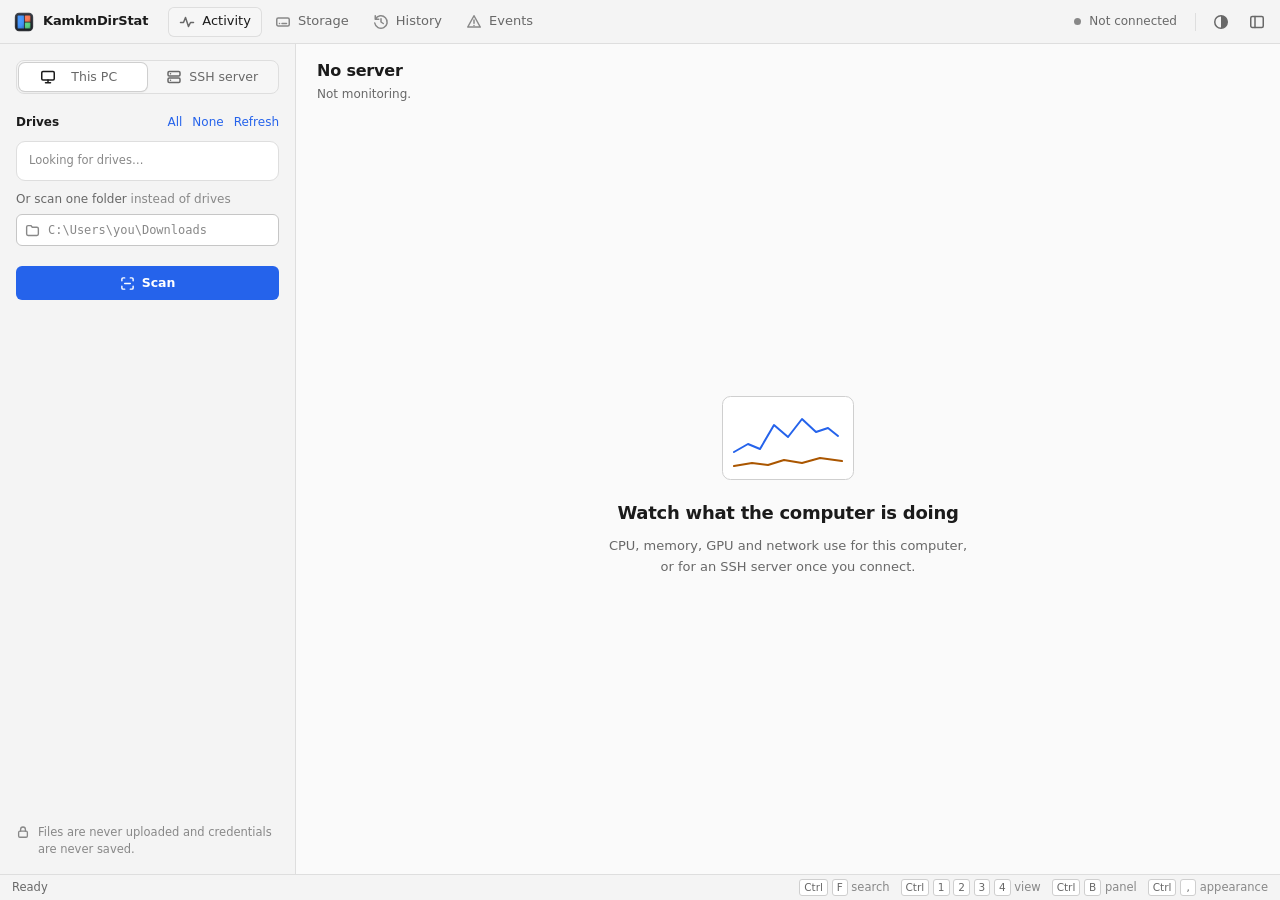
==== index.html @ d2753df7 "Polish the interface and fix the History and Events headers The History and Events subtitles had no " ====
<!doctype html>
<html lang="en"><head><meta charset="utf-8"><meta name="viewport" content="width=device-width,initial-scale=1"><title>KamkmDirStat</title>
<script id="boot">window.KAMKM_SETTINGS=null;</script>
<style>
:root{
  --font:"Segoe UI Variable Text","Segoe UI",-apple-system,BlinkMacSystemFont,"SF Pro Text",system-ui,Ubuntu,Cantarell,"Noto Sans",sans-serif;
  --mono:"Cascadia Mono","Cascadia Code",ui-monospace,"SF Mono",Menlo,Consolas,"DejaVu Sans Mono",monospace;
  /* Titles and large figures use the display cut of the system face where one exists. */
  --font-display:"Segoe UI Variable Display","Segoe UI",-apple-system,BlinkMacSystemFont,"SF Pro Display",system-ui,Ubuntu,Cantarell,"Noto Sans",sans-serif;
  --r-sm:4px;--r:6px;--r-lg:9px;--r-xl:12px;--side:296px;
  font:13px/1.45 var(--font);color:var(--text);background:var(--canvas);
  -webkit-font-smoothing:antialiased;text-rendering:optimizeLegibility;
}
/* The default theme, so the page is styled even before the theme engine runs. ui_test.cjs checks these against the engine. */
:root{--canvas:#0f1012;--chrome:#0c0d0f;--surface:#161719;--surface-raised:#1a1b1d;--surface-overlay:#1c1e20;--hover:#1f2022;--border:#222326;--border-strong:#2e3032;--input:#353638;--input-background:#0c0d0f;--text:#edeef1;--text-muted:#909294;--text-faint:#696b6d;--accent:#2c6be6;--accent-hover:#3e7efb;--accent-foreground:#ffffff;--accent-text:#4383ff;--accent-surface:#061d4b;--focus:#2c6be6;--success:#30c06f;--warning:#fe9a00;--warning-foreground:#ffb900;--warning-surface:#35260f;--error:#f2414a;--error-foreground:#ff6467;--error-surface:#33181b;--chart-1:#2c6be6;--chart-2:#b05a00;--map-background:#070809;--scrollbar:#414244;--scrollbar-hover:#5f6063;--focus-ring:rgba(44,107,230,0.45);--error-solid:#df2c3b;--backdrop:rgba(0,0,0,.58);--shadow:0 18px 48px rgba(0,0,0,.5),0 2px 8px rgba(0,0,0,.35);color-scheme:dark;}
@media (prefers-color-scheme:light){:root{--canvas:#fafafa;--chrome:#f4f4f4;--surface:#ffffff;--surface-raised:#f6f6f6;--surface-overlay:#ffffff;--hover:#f3f3f3;--border:#dedede;--border-strong:#cfcfcf;--input:#c6c6c6;--input-background:#ffffff;--text:#1b1b1b;--text-muted:#686868;--text-faint:#888888;--accent:#2563eb;--accent-hover:#3877ff;--accent-foreground:#ffffff;--accent-text:#2563eb;--accent-surface:#e1ecff;--focus:#2563eb;--success:#15a24a;--warning:#c57e00;--warning-foreground:#b25206;--warning-surface:#faf2e4;--error:#e5313a;--error-foreground:#c10007;--error-surface:#f8e8e9;--chart-1:#2563eb;--chart-2:#aa5600;--map-background:#e9e9e9;--scrollbar:#cdcdcd;--scrollbar-hover:#a8a8a8;--focus-ring:rgba(37,99,235,0.35);--error-solid:#e02a36;--backdrop:rgba(24,24,30,.28);--shadow:0 18px 48px rgba(20,24,40,.14),0 2px 8px rgba(20,24,40,.08);color-scheme:light;}}
*{box-sizing:border-box}
html,body{height:100%}
body{margin:0;display:grid;grid-template-rows:44px minmax(0,1fr) 26px;overflow:hidden;background:var(--canvas);color:var(--text)}
button,input,select,textarea{font:inherit;color:inherit;letter-spacing:inherit}
svg.i{width:16px;height:16px;flex:none;fill:none;stroke:currentColor;stroke-width:1.5;stroke-linecap:round;stroke-linejoin:round}
.hidden{display:none!important}
:focus-visible{outline:2px solid var(--focus);outline-offset:1px}
::selection{background:var(--accent-surface);color:var(--text)}
.no-transitions,.no-transitions *,.no-transitions *::before,.no-transitions *::after{transition:none!important}
code{font-family:var(--mono);font-size:.94em}
@keyframes spin{to{transform:rotate(360deg)}}
@keyframes breathe{50%{opacity:.35}}
@keyframes fade{from{opacity:0}}
@keyframes rise{from{opacity:0;transform:translateY(6px)}}

/* Title bar */
.titlebar{display:flex;align-items:center;gap:6px;padding:0 8px 0 14px;min-width:0;background:var(--chrome);border-bottom:1px solid var(--border)}
.brand{display:flex;align-items:center;gap:9px;flex:none;margin-right:14px}
.logo{width:20px;height:20px;flex:none;display:block}
h1{margin:0;font-size:13px;font-weight:600;letter-spacing:-.01em;white-space:nowrap}
.tabs{display:flex;gap:2px}
.tab{display:inline-flex;align-items:center;gap:7px;height:30px;padding:0 11px;border:0;border-radius:var(--r);background:none;color:var(--text-muted);font-weight:500;white-space:nowrap;cursor:pointer}
.tab svg.i{color:var(--text-faint)}
.tab:hover{color:var(--text);background:var(--hover)}
.tab[aria-selected=true]{color:var(--text);background:var(--surface-raised);box-shadow:inset 0 0 0 1px var(--border)}
.tab[aria-selected=true] svg.i{color:var(--text-muted)}
.tab .live{width:6px;height:6px;border-radius:50%;background:var(--success)}
.spacer{flex:1;min-width:8px}
.conn{display:flex;align-items:center;gap:8px;min-width:0;max-width:42%;padding:0 8px;color:var(--text-muted);font-size:12px}
.conn span{overflow:hidden;text-overflow:ellipsis;white-space:nowrap}
.dot{width:7px;height:7px;border-radius:50%;flex:none;background:var(--text-faint)}
.conn[data-state=busy] .dot{background:var(--accent-text);animation:breathe 1.6s ease-in-out infinite}
.conn[data-state=ok] .dot{background:var(--success)}
.conn[data-state=warn] .dot{background:var(--warning)}
.conn[data-state=error] .dot{background:var(--error)}
.tb-sep{width:1px;height:18px;margin:0 4px;background:var(--border)}
.icon-btn{display:inline-flex;align-items:center;justify-content:center;width:30px;height:30px;flex:none;border:0;border-radius:var(--r);background:none;color:var(--text-muted);cursor:pointer}
.icon-btn:hover{background:var(--hover);color:var(--text)}
.icon-btn.sm{width:24px;height:24px}

/* Layout */
.layout{display:grid;grid-template-columns:var(--side) minmax(0,1fr);min-height:0}
.layout.collapsed{grid-template-columns:0 minmax(0,1fr)}
.layout.collapsed aside{visibility:hidden;border:0}
aside{min-width:0;overflow:auto;background:var(--chrome);border-right:1px solid var(--border)}
.side-inner{display:flex;flex-direction:column;gap:20px;min-height:100%;padding:16px}

/* Form */
#connect.is-local .remote-only,#connect:not(.is-local) .local-only{display:none!important}
.stack{display:flex;flex-direction:column;gap:20px}
.group{display:flex;flex-direction:column;gap:10px}
.group-label{margin:0;font-size:12px;font-weight:600;color:var(--text)}
.field{display:flex;flex-direction:column;gap:6px}
.field-head{display:flex;align-items:baseline;justify-content:space-between;gap:8px}
label{color:var(--text-muted);font-size:12px}
.opt{color:var(--text-faint)}
.pair{display:grid;grid-template-columns:minmax(0,1fr) 72px;gap:8px}
.input{position:relative;display:flex;align-items:center}
.input svg.i{position:absolute;left:9px;width:15px;height:15px;color:var(--text-faint);pointer-events:none}
.input input{padding-left:31px!important}
input:not([type=checkbox]):not([type=radio]):not([type=color]):not([type=file]),select,textarea{width:100%;height:32px;padding:0 10px;border:1px solid var(--input);border-radius:var(--r);background:var(--input-background);color:var(--text);transition:border-color .12s,box-shadow .12s}
textarea{height:auto;min-height:120px;padding:8px 10px;resize:vertical;font-family:var(--mono);font-size:11.5px;line-height:1.5}
input::placeholder,textarea::placeholder{color:var(--text-faint)}
input:hover,select:hover,textarea:hover{border-color:var(--text-faint)}
input:focus,select:focus,textarea:focus{outline:none;border-color:var(--accent-text);box-shadow:0 0 0 3px var(--focus-ring)}
select{appearance:none;-webkit-appearance:none;cursor:pointer;padding-right:30px!important;background-image:linear-gradient(45deg,transparent 50%,var(--text-muted) 50%),linear-gradient(135deg,var(--text-muted) 50%,transparent 50%);background-position:calc(100% - 15px) 14px,calc(100% - 11px) 14px;background-size:4px 4px;background-repeat:no-repeat}
#path,#keyFile,#fingerprint,#target,#localFolder{font-family:var(--mono);font-size:12px}
.hint{margin:0;font-size:11.5px;line-height:1.5;color:var(--text-faint)}
input[type=checkbox]{appearance:none;-webkit-appearance:none;position:relative;flex:none;width:16px;height:16px;margin:0;border:1px solid var(--border-strong);border-radius:4px;background:var(--input-background);cursor:pointer;transition:background .12s,border-color .12s}
input[type=checkbox]:hover{border-color:var(--text-faint)}
input[type=checkbox]:checked{background:var(--accent);border-color:var(--accent)}
input[type=checkbox]:checked::after{content:"";position:absolute;left:4.5px;top:1.5px;width:4px;height:8px;border:solid var(--accent-foreground);border-width:0 2px 2px 0;transform:rotate(45deg)}
.switch{display:flex;align-items:flex-start;gap:10px;cursor:pointer;color:var(--text)}
.switch input[type=checkbox]{width:28px;height:16px;margin-top:1px;border-radius:8px;border:0;background:var(--border-strong)}
.switch input[type=checkbox]::after{content:"";position:absolute;left:2px;top:2px;width:12px;height:12px;border:0;border-radius:50%;background:#fff;transform:none;transition:transform .14s}
.switch input[type=checkbox]:checked{background:var(--accent)}
.switch input[type=checkbox]:checked::after{transform:translateX(12px);background:var(--accent-foreground)}
.switch b{display:block;font-weight:500;font-size:12.5px}
.switch small{display:block;margin-top:1px;color:var(--text-muted);font-size:11.5px;line-height:1.45}
.seg{display:grid;grid-auto-flow:column;grid-auto-columns:1fr;gap:2px;padding:2px;border:1px solid var(--border);border-radius:calc(var(--r) + 2px);background:var(--surface-raised)}
.seg label{display:block;margin:0;cursor:pointer;color:inherit;font-size:inherit}
.seg input{position:absolute;opacity:0;pointer-events:none}
.seg span{display:flex;align-items:center;justify-content:center;gap:7px;height:28px;padding:0 8px;border-radius:var(--r);color:var(--text-muted);font-size:12.5px;font-weight:500;white-space:nowrap}
.seg label:hover span{color:var(--text)}
.seg input:checked+span{background:var(--surface-overlay);color:var(--text);box-shadow:0 0 0 1px var(--border-strong),0 1px 2px rgba(0,0,0,.12)}
.seg input:focus-visible+span{outline:2px solid var(--focus);outline-offset:1px}
.linkbtn{border:0;background:none;padding:0;color:var(--accent-text);font-size:12px;cursor:pointer}
.linkbtn:hover{text-decoration:underline}
.links{display:flex;gap:10px}

.btn{display:inline-flex;align-items:center;justify-content:center;gap:7px;height:30px;padding:0 12px;border:1px solid var(--border-strong);border-radius:var(--r);background:var(--surface);color:var(--text);font-size:12.5px;font-weight:500;white-space:nowrap;cursor:pointer;transition:background .12s,border-color .12s}
.btn:hover:not(:disabled){background:var(--hover)}
.btn svg.i{width:15px;height:15px}
.btn.primary{background:var(--accent);border-color:transparent;color:var(--accent-foreground);font-weight:600}
.btn.primary:hover:not(:disabled){background:var(--accent-hover)}
.btn.block{width:100%;height:34px}
.btn.danger{color:var(--error-foreground)}
.btn.danger:hover:not(:disabled){background:var(--error-surface)}
.btn.primary.danger{background:var(--error-solid);color:#fff}
.btn.primary.danger:hover:not(:disabled){background:var(--error-solid);filter:brightness(1.08)}
.btn.sm{height:26px;padding:0 9px;font-size:12px}
.btn.ghost{border-color:transparent;background:none}
.btn.ghost:hover:not(:disabled){background:var(--hover)}
/* Disabled buttons go quiet in the theme's own colours rather than fading the accent to a muddy
   tint. Listed after every variant so it wins over primary and danger colours. */
.btn:disabled,.btn.primary:disabled,.btn.primary.danger:disabled{cursor:default;color:var(--text-faint);filter:none}
.btn:not(.ghost):disabled,.btn.primary:not(.ghost):disabled{background:color-mix(in srgb,var(--text) 5%,var(--surface));border-color:var(--border)}

/* Drive list */
.drives{display:flex;flex-direction:column;border:1px solid var(--border);border-radius:var(--r-lg);background:var(--surface);overflow:hidden}
.drive{display:grid;grid-template-columns:auto minmax(0,1fr) auto;align-items:center;gap:6px 10px;padding:9px 12px 10px;margin:0;color:var(--text);font-size:13px;cursor:pointer}
.drive+.drive{border-top:1px solid var(--border)}
.drive:hover{background:var(--hover)}
.drive .dname{display:flex;align-items:baseline;gap:7px;min-width:0;white-space:nowrap}
.drive b{font-weight:600;overflow:hidden;text-overflow:ellipsis}
.drive .kind{color:var(--text-faint);font-size:11.5px}
.drive .free{color:var(--text-muted);font-size:11.5px;font-variant-numeric:tabular-nums;white-space:nowrap}
.drive .free.warn{color:var(--warning-foreground)}
.drive .free.crit{color:var(--error-foreground)}
.drive .meter{grid-column:2/4;height:4px}
.drives .hint{padding:10px 12px}

/* Status */
.statusbox{display:flex;flex-direction:column;gap:8px}
.statusbox:empty{display:none}
.status{display:flex;gap:9px;color:var(--text-muted);font-size:12.5px;line-height:1.5;overflow-wrap:anywhere;white-space:pre-line}
.status:empty{display:none}
.status::before{content:"";flex:none;width:7px;height:7px;margin-top:6px;border-radius:50%;background:var(--success)}
.status.busy::before{width:12px;height:12px;margin-top:3px;background:none;border:2px solid var(--border-strong);border-top-color:var(--accent-text);animation:spin .8s linear infinite}
.status.error{color:var(--error-foreground)}
.status.error::before{background:var(--error)}
.progress{position:relative;height:3px;border-radius:2px;background:var(--border);overflow:hidden}
.progress i{display:block;width:0;height:100%;border-radius:2px;background:var(--accent-text);transition:width .4s}
.progress.indeterminate i{position:absolute;width:35%!important;animation:slide 1.3s ease-in-out infinite}
@keyframes slide{from{left:-35%}to{left:100%}}
.privacy{display:flex;gap:8px;align-items:flex-start;margin:auto 0 0;color:var(--text-faint);font-size:11.5px;line-height:1.5}
.privacy svg.i{width:14px;height:14px;margin-top:1px}

/* Workspace */
main{min-width:0;min-height:0;background:var(--canvas)}
#workspace{--list:42%;display:grid;grid-template-rows:auto minmax(120px,var(--list)) 10px minmax(160px,1fr);padding:0 16px 14px}
.toolbar{display:flex;align-items:center;gap:8px;min-width:0;padding:14px 0 12px}
.where{flex:1;min-width:0}
.crumbs{display:flex;flex-wrap:wrap;align-items:center;gap:1px;min-height:26px;font-family:var(--font-display);font-size:16px;font-weight:600;letter-spacing:-.012em}
.crumbs button{display:inline-flex;align-items:center;gap:6px;padding:2px 5px;border:0;border-radius:var(--r-sm);background:none;color:var(--text-muted);font:inherit;cursor:pointer}
.crumbs button:hover{background:var(--hover);color:var(--text)}
.crumbs svg.i{color:var(--text-faint)}
.crumbs .sep{display:inline-flex;color:var(--text-faint)}
.crumbs .sep svg.i{width:12px;height:12px}
.crumbs .here{display:inline-flex;align-items:center;gap:6px;padding:2px 5px;overflow-wrap:anywhere;color:var(--text)}
#subheading{display:flex;flex-wrap:wrap;gap:4px 14px}
/* The line under each view's title: the same place, size and colour on every tab. */
#subheading,#actSub,.view-sub{margin:2px 0 0 5px;color:var(--text-muted);font-size:12px;line-height:1.45}
#subheading b{color:var(--text);font-weight:600;font-variant-numeric:tabular-nums}
.badge{display:inline-flex;align-items:center;height:18px;padding:0 6px;border-radius:var(--r-sm);background:var(--warning-surface);color:var(--warning-foreground);font-size:11px;font-weight:600;white-space:nowrap}

.panel{display:flex;flex-direction:column;min-height:0;background:var(--surface);border:1px solid var(--border);border-radius:var(--r-lg);overflow:hidden}
.listing{flex:1;min-height:0;overflow:auto}
.listing table{width:100%;border-collapse:separate;border-spacing:0;table-layout:fixed}
.listing col.c-size{width:104px}.listing col.c-share{width:180px}.listing col.c-files{width:96px}
.listing th{position:sticky;top:0;z-index:1;height:32px;padding:0 12px;background:var(--surface-raised);border-bottom:1px solid var(--border);color:var(--text-muted);font-size:12px;font-weight:500;text-align:left;white-space:nowrap;cursor:pointer;user-select:none}
.listing th:hover{color:var(--text)}
.listing th[aria-sort]{color:var(--text)}
.listing th .arrow{display:inline-block;margin-left:4px;font-size:8px;vertical-align:1px;color:var(--text-muted)}
.listing td{height:32px;padding:0 12px;border-bottom:1px solid var(--border);white-space:nowrap;overflow:hidden;text-overflow:ellipsis}
.listing th:not(:first-child),.listing td:not(:first-child){text-align:right;font-variant-numeric:tabular-nums}
.listing td.num{color:var(--text-muted)}
.listing tbody tr:hover{background:var(--hover)}
.listing tr[data-click]{cursor:pointer}
.listing tr[data-click]:focus{outline:none;background:var(--accent-surface);box-shadow:inset 2px 0 0 var(--accent-text)}
.listing .more td{color:var(--text-muted);font-style:italic}
.name{display:flex;align-items:center;gap:9px;min-width:0}
.name span{overflow:hidden;text-overflow:ellipsis}
.name .ic{color:var(--text-faint)}
.listing tr:hover .name .ic{color:var(--text-muted)}
.name .sw{flex:none;width:9px;height:9px;margin:0 3.5px;border-radius:2px}
.name .badge{flex:none}
.share{display:flex;align-items:center;justify-content:flex-end;gap:10px;color:var(--text-muted)}
.share .bar{flex:none;width:84px;height:4px;border-radius:2px;background:var(--border);overflow:hidden}
.share .bar i{display:block;height:100%;border-radius:2px;background:var(--accent-text)}

.splitter{display:flex;align-items:center;justify-content:center;cursor:row-resize;touch-action:none}
.splitter::before{content:"";width:36px;height:3px;border-radius:2px;background:var(--border-strong);transition:background .12s,width .12s}
.splitter:hover::before,.splitter.dragging::before,.splitter:focus-visible::before{width:56px;background:var(--accent-text)}
.splitter:focus-visible{outline:none}

.graph-head{display:flex;flex-wrap:wrap;align-items:center;justify-content:space-between;gap:6px 16px;min-height:40px;padding:7px 12px;border-bottom:1px solid var(--border)}
.graph-title{display:flex;align-items:center;gap:7px;margin:0;color:var(--text);font-size:12.5px;font-weight:600}
.graph-title svg.i{color:var(--text-faint)}
.graph-title small{color:var(--text-muted);font-weight:400}
.legend{display:flex;flex-wrap:wrap;gap:4px 12px;color:var(--text-muted);font-family:var(--mono);font-size:11px}
.legend span{display:inline-flex;align-items:center;gap:5px;white-space:nowrap}
.legend i{width:8px;height:8px;border-radius:2px}
.treemap{position:relative;flex:1;min-height:0;overflow:hidden;background:var(--map-background)}
.treemap canvas{position:absolute;left:0;top:0;display:block;cursor:pointer}
.hover{position:absolute;border:2px solid #fff;border-radius:1px;box-shadow:0 0 0 1px rgba(0,0,0,.65),inset 0 0 0 1px rgba(0,0,0,.45);pointer-events:none;transition:left .06s,top .06s,width .06s,height .06s}
.tip{position:absolute;z-index:3;display:flex;flex-direction:column;gap:2px;max-width:420px;padding:8px 10px;border:1px solid var(--border-strong);border-radius:8px;background:var(--surface-overlay);box-shadow:var(--shadow);color:var(--text);font-size:12px;overflow-wrap:anywhere;pointer-events:none}
.tip b{font-size:12.5px;font-weight:600}
.tip .path{color:var(--text-muted);font-family:var(--mono);font-size:11px}
.tip .meta{color:var(--text-muted);font-variant-numeric:tabular-nums}
.treemap .empty{position:absolute;inset:0}
.toggle{display:inline-flex;align-items:center;gap:6px;height:24px;padding:0 9px;border:1px solid var(--border);border-radius:var(--r);background:none;color:var(--text-muted);font-size:12px;font-weight:500;cursor:pointer;white-space:nowrap}
.toggle:hover{color:var(--text);border-color:var(--border-strong)}
.toggle[aria-pressed=true]{background:var(--surface-overlay);border-color:var(--border-strong);color:var(--text)}
.toggle svg.i{width:13px;height:13px}

/* Search and the Files view */
.find{flex:0 1 340px;min-width:170px}
.find input{height:30px!important;padding-right:62px!important}
.find kbd{position:absolute;right:8px;pointer-events:none}
.find input:focus~kbd,.find input:not(:placeholder-shown)~kbd{display:none}
.files-bar{display:flex;flex-wrap:wrap;align-items:center;gap:8px 10px;padding:8px 10px;border-bottom:1px solid var(--border);background:var(--surface-raised)}
.pills{display:flex;flex-wrap:wrap;gap:4px}
.pills button{height:24px;padding:0 10px;border:1px solid var(--border);border-radius:999px;background:var(--surface);color:var(--text-muted);font-size:12px;font-weight:500;white-space:nowrap;cursor:pointer}
.pills button:hover{color:var(--text);border-color:var(--border-strong)}
.pills button[aria-pressed=true]{background:var(--accent-surface);border-color:var(--accent-text);color:var(--accent-text)}
/* A segmented control picks one of a few modes (where to search, how to order, which range),
   so it reads differently from the filter pills beside it. */
.segmented{display:inline-flex;flex:none;gap:2px;padding:2px;border:1px solid var(--border);border-radius:calc(var(--r) + 1px);background:var(--surface-raised)}
.segmented button{height:22px;padding:0 9px;border:0;border-radius:var(--r-sm);background:none;color:var(--text-muted);font-size:12px;font-weight:500;font-variant-numeric:tabular-nums;white-space:nowrap;cursor:pointer}
.segmented button:hover{color:var(--text)}
.segmented button[aria-pressed=true]{background:var(--surface-overlay);color:var(--text);box-shadow:0 0 0 1px var(--border-strong),0 1px 2px rgba(0,0,0,.12)}
.segmented button:focus-visible{outline-offset:-1px}
.files-bar select{width:auto;max-width:230px;height:26px;font-size:12px}
.drive-bar{flex-basis:100%;display:flex;flex-wrap:wrap;align-items:center;gap:6px 8px;padding-top:2px;color:var(--text-muted);font-size:12px}
.drive-bar .chips{display:flex;flex-wrap:wrap;gap:4px}
.drive-bar .chip{display:inline-flex;align-items:center;gap:6px;height:22px;padding:0 8px;border:1px solid var(--border);border-radius:6px;background:var(--surface);white-space:nowrap;cursor:default}
.drive-bar .chip b{color:var(--text);font-weight:600}
.drive-bar .dot{width:7px;height:7px;flex:none;border-radius:50%;background:var(--text-faint)}
.drive-bar .dot.live{background:var(--success)}
.drive-bar .dot.busy{background:var(--accent);animation:breathe 1.2s ease-in-out infinite}
.drive-bar .dot.error{background:var(--error)}
.drive-bar .hint{flex:1 1 200px;min-width:0;line-height:1.4}
.found{flex:1;min-width:90px;color:var(--text-muted);font-size:12px;text-align:right;white-space:nowrap;overflow:hidden;text-overflow:ellipsis}
.found b{color:var(--text);font-weight:600;font-variant-numeric:tabular-nums}
.found.error{color:var(--error-foreground)}
.listing col.c-where{width:38%}.listing col.c-act{width:40px}
.listing td.where{direction:rtl;text-align:left;color:var(--text-muted);font-size:12px}
.listing td.act{padding:0 6px;text-align:center}
.listing td.act .icon-btn{opacity:0}
.listing tr:hover td.act .icon-btn,.listing tr:focus td.act .icon-btn,.listing td.act .icon-btn:focus{opacity:1}
.name mark{background:none;color:var(--accent-text);font-weight:650}
.listing tr.flash{animation:flash 1.8s ease-out}
@keyframes flash{0%,45%{background:var(--accent-surface)}}

/* Context menu and notices */
.menu{position:fixed;z-index:20;min-width:210px;max-width:320px;padding:4px;border:1px solid var(--border-strong);border-radius:var(--r-lg);background:var(--surface-overlay);box-shadow:var(--shadow);animation:fade .08s ease-out}
.menu button{display:flex;align-items:center;gap:9px;width:100%;height:30px;padding:0 10px;border:0;border-radius:var(--r);background:none;color:var(--text);font-size:12.5px;text-align:left;white-space:nowrap;cursor:pointer}
.menu button:hover,.menu button:focus{background:var(--hover);outline:none}
.menu button svg.i{color:var(--text-muted)}
.menu button.main{font-weight:600}
.menu hr{margin:4px 2px;border:0;border-top:1px solid var(--border)}
.menu kbd{margin-left:auto}
.toast{position:fixed;right:16px;bottom:38px;z-index:15;display:flex;flex-direction:column;gap:8px;width:min(380px,calc(100vw - 32px));padding:11px 12px 11px 14px;border:1px solid var(--border-strong);border-radius:var(--r-lg);background:var(--surface-overlay);box-shadow:var(--shadow);animation:rise .14s ease-out}
.toast .row{display:flex;align-items:center;gap:10px}
.toast .msg{flex:1;min-width:0;font-size:12.5px;line-height:1.45;overflow-wrap:anywhere}
.toast.error .msg{color:var(--error-foreground)}
.toast .bar{height:4px;border-radius:2px;background:var(--border);overflow:hidden}
.toast .bar i{display:block;width:0;height:100%;border-radius:2px;background:var(--accent-text);transition:width .15s}
.toast .bar.indeterminate i{width:30%;animation:slide 1.1s ease-in-out infinite}
@keyframes slide{from{transform:translateX(-100%)}to{transform:translateX(340%)}}
.toast .sub{color:var(--text-muted);font-size:11.5px;font-variant-numeric:tabular-nums}

.empty{display:flex;flex-direction:column;align-items:center;justify-content:center;gap:8px;height:100%;padding:24px;color:var(--text-muted);text-align:center}
.scan-detail{color:var(--text);font-size:14px;font-weight:600;font-variant-numeric:tabular-nums}
.empty .spinner{width:22px;height:22px;margin-bottom:4px;border:2px solid var(--border-strong);border-top-color:var(--accent-text);border-radius:50%;animation:spin .8s linear infinite}

/* Welcome */
#workspace.idle{grid-template-rows:auto minmax(0,1fr)}
#workspace.idle .splitter,#workspace.idle .graph{display:none}
#workspace.idle .panel.list{background:none;border:0}
.welcome{max-width:420px;margin:0 auto;gap:10px}
.art{width:132px;height:84px;margin-bottom:10px;color:var(--border-strong)}
.art .a{fill:var(--accent-surface);stroke:var(--accent-text)}
.art .b{fill:var(--surface);stroke:currentColor}
.art .l1{stroke:var(--chart-1)}.art .l2{stroke:var(--chart-2)}
.welcome h2{margin:0;color:var(--text);font-family:var(--font-display);font-size:18px;font-weight:600;letter-spacing:-.015em}
.welcome p{margin:0;color:var(--text-muted);line-height:1.6}
.steps{display:flex;flex-direction:column;gap:7px;align-self:stretch;margin:14px auto 0;padding:14px 0 0;border-top:1px solid var(--border);list-style:none;text-align:left;max-width:340px;width:100%}
.steps li{display:flex;gap:12px;color:var(--text-muted);font-size:12.5px}
.steps li b{width:12px;flex:none;color:var(--text-faint);font-weight:600;font-variant-numeric:tabular-nums}

/* Status bar */
.statusbar{display:flex;align-items:center;gap:16px;min-width:0;padding:0 12px;background:var(--chrome);border-top:1px solid var(--border);color:var(--text-muted);font-size:11.5px}
#footer{flex:1;min-width:0;overflow:hidden;text-overflow:ellipsis;white-space:nowrap}
.keys{color:var(--text-faint);white-space:nowrap}
kbd{display:inline-block;min-width:16px;padding:0 4px;border:1px solid var(--border-strong);border-radius:3px;background:var(--surface);color:var(--text-muted);font-family:var(--font);font-size:10.5px;line-height:15px;text-align:center}

/* Dialogs */
.overlay{position:fixed;inset:0;z-index:10;display:grid;place-items:center;padding:20px;background:var(--backdrop);animation:fade .12s ease-out}
.dialog{width:min(460px,100%);max-height:calc(100vh - 40px);display:flex;flex-direction:column;background:var(--surface-overlay);border:1px solid var(--border-strong);border-radius:var(--r-xl);box-shadow:var(--shadow);overflow:hidden;animation:rise .14s ease-out}
.dialog-body{display:flex;flex-direction:column;gap:12px;padding:20px 20px 18px;overflow:auto}
.dialog .shield{display:grid;place-items:center;width:34px;height:34px;border-radius:9px;background:var(--warning-surface);color:var(--warning-foreground)}
.dialog .shield svg.i{width:19px;height:19px}
.dialog .shield.danger{background:var(--error-surface);color:var(--error-foreground)}
.dialog h2{margin:0;font-family:var(--font-display);font-size:16px;font-weight:600;letter-spacing:-.012em}
.dialog p{margin:0;color:var(--text-muted);line-height:1.55}
.kv{display:flex;flex-direction:column;gap:5px}
.kv span{color:var(--text-muted);font-size:12px}
.kv code{display:block;padding:8px 10px;border:1px solid var(--border);border-radius:var(--r);background:var(--input-background);font-size:12px;line-height:1.5;overflow-wrap:anywhere;white-space:pre-wrap;user-select:all}
.dialog-foot{display:flex;justify-content:flex-end;gap:8px;padding:12px 20px;border-top:1px solid var(--border);background:var(--surface)}
.dialog-head{display:flex;align-items:center;justify-content:space-between;gap:10px;padding:14px 12px 14px 20px;border-bottom:1px solid var(--border)}

/* Appearance */
.dialog.wide{width:min(620px,100%)}
.setting{display:flex;align-items:center;justify-content:space-between;gap:16px}
.setting b,.setting-title{display:block;margin:0;color:var(--text);font-size:13px;font-weight:600}
.setting small{display:block;margin-top:2px;color:var(--text-muted);font-size:12px}
.setting .seg{flex:none;width:260px}
.themes{display:grid;grid-template-columns:repeat(auto-fill,minmax(128px,1fr));gap:10px}
.theme-card{display:flex;flex-direction:column;gap:8px;padding:5px 5px 8px;border:1px solid var(--border);border-radius:var(--r-lg);background:var(--surface);color:var(--text);text-align:left;cursor:pointer;transition:border-color .12s}
.theme-card:hover{border-color:var(--border-strong)}
.theme-card[aria-checked=true]{border-color:var(--accent-text);box-shadow:0 0 0 1px var(--accent-text)}
.theme-name{display:flex;justify-content:space-between;gap:6px;padding:0 4px;font-size:12.5px;font-weight:500}
.theme-name small{color:var(--text-faint);font-size:11px;font-weight:400}
.wire{position:relative;display:block;height:66px;border-radius:5px;background:var(--w-canvas);box-shadow:inset 0 0 0 1px var(--w-border);overflow:hidden}
.wire i{position:absolute;display:block}
.wire .w-top{left:0;right:0;top:0;height:10px;background:var(--w-chrome);border-bottom:1px solid var(--w-border)}
.wire .w-side{left:0;top:10px;bottom:0;width:30%;background:var(--w-chrome);border-right:1px solid var(--w-border)}
.wire .w-row{left:7%;width:16%;height:3px;border-radius:2px;background:var(--w-muted);opacity:.55}
.wire .w-btn{left:5%;bottom:7px;width:20%;height:7px;border-radius:2px;background:var(--w-accent)}
.wire .w-panel{left:36%;right:6%;top:17px;bottom:8px;border:1px solid var(--w-border);border-radius:3px;background:var(--w-surface)}
.wire .w-text{left:8%;top:7px;width:46%;height:3px;border-radius:2px;background:var(--w-text);opacity:.85}
.wire svg{position:absolute;left:6%;right:6%;bottom:4px;width:88%;height:22px;overflow:visible}
.theme-actions{display:flex;flex-wrap:wrap;align-items:center;gap:6px}
.theme-actions .spacer{flex:1}
.pane{display:flex;flex-direction:column;gap:12px;padding:14px;border:1px solid var(--border);border-radius:var(--r-lg);background:var(--surface)}
.pane-title{margin:0;font-size:13px;font-weight:600}
.color-grid{display:grid;grid-template-columns:repeat(3,minmax(0,1fr));gap:10px}
.color{display:flex;flex-direction:column;gap:6px}
.color div{display:flex;align-items:center;gap:6px}
.color input[type=color]{flex:none;width:32px;height:32px;padding:2px;border:1px solid var(--input);border-radius:var(--r);background:var(--input-background);cursor:pointer}
.color input[type=color]::-webkit-color-swatch-wrapper{padding:0}
.color input[type=color]::-webkit-color-swatch{border:0;border-radius:3px}
.color input:not([type=color]){font-family:var(--mono);font-size:12px}
.pane-foot{display:flex;flex-wrap:wrap;align-items:center;justify-content:flex-end;gap:8px}
.pane-foot .msg{flex:1;min-width:0;color:var(--text-muted);font-size:12px;overflow-wrap:anywhere}
.pane-foot .msg.error{color:var(--error-foreground)}

/* Activity monitor */
.activity{display:flex;flex-direction:column;gap:12px;min-width:0;min-height:0;padding:0 16px 16px;overflow:auto}
.activity .toolbar{padding-bottom:0}
.act-title{display:flex;align-items:center;gap:9px;min-height:26px;margin:0;padding:0 5px;font-family:var(--font-display);font-size:16px;font-weight:600;letter-spacing:-.012em}
.act-title .priv{font-family:var(--font)}
.priv{display:inline-flex;align-items:center;height:20px;padding:0 7px;border:1px solid var(--border);border-radius:var(--r-sm);background:var(--surface-raised);color:var(--text-muted);font-size:11.5px;font-weight:500;letter-spacing:0}
.priv[data-level=root],.priv[data-level=sudo],.priv[data-level=sudo-password],.priv[data-level=admin]{border-color:transparent;background:var(--accent-surface);color:var(--accent-text)}
.notice{display:flex;align-items:center;gap:10px;padding:8px 8px 8px 12px;border:1px solid var(--border);border-radius:var(--r-lg);background:var(--surface);color:var(--text-muted);font-size:12.5px}
.notice::before{content:"";flex:none;width:7px;height:7px;border-radius:50%;background:var(--success)}
.notice.busy::before{width:12px;height:12px;background:none;border:2px solid var(--border-strong);border-top-color:var(--accent-text);animation:spin .8s linear infinite}
.notice.error{border-color:var(--error-surface);background:var(--error-surface);color:var(--error-foreground)}
.notice.error::before{background:var(--error)}
.notice span{flex:1;overflow-wrap:anywhere}
.tile{display:flex;flex-direction:column;min-width:0;padding:12px 14px 0;background:var(--surface);border:1px solid var(--border);border-radius:var(--r-lg);overflow:hidden}
.tile h3,.panel-title{display:flex;align-items:center;gap:7px;margin:0;color:var(--text-muted);font-size:12px;font-weight:500}
.tile h3 svg.i,.panel-title svg.i{color:var(--text-faint)}
.tile h3 .keys{display:flex;gap:10px;margin-left:auto}
.tile .big{margin-top:6px;font-family:var(--font-display);font-size:26px;font-weight:600;line-height:1.15;letter-spacing:-.025em;font-variant-numeric:tabular-nums;white-space:nowrap;overflow:hidden;text-overflow:ellipsis}
.tile .sub{margin-top:1px;color:var(--text-muted);font-size:12px;font-variant-numeric:tabular-nums;white-space:nowrap;overflow:hidden;text-overflow:ellipsis}
.tile>:not(.spark){flex-shrink:0}
/* A tile two rows high has room for its figure and graph but not the line under the figure. */
.dash>.tile{container-type:size}
@container (max-height:110px){.tile .sub{display:none}.tile .spark{margin-top:6px}}
.spark{position:relative;flex:1 1 0;min-height:24px;margin:12px -14px 0}
.spark canvas{position:absolute;inset:0;display:block;width:100%;height:100%}
.stip{position:absolute;top:-4px;z-index:2;padding:4px 8px;border:1px solid var(--border-strong);border-radius:6px;background:var(--surface-overlay);box-shadow:var(--shadow);font-size:11.5px;font-variant-numeric:tabular-nums;white-space:nowrap;transform:translate(-50%,-100%);pointer-events:none}
.key{display:inline-flex;align-items:center;gap:5px;color:var(--text-muted);font-size:11.5px;white-space:nowrap}
.key i{flex:none;width:8px;height:8px;border-radius:2px}
/* The activity dashboard: a grid of 12 columns and 44px rows. Sections can be moved, resized
   to cover any number of columns and rows, and hidden. Content fills the size it is given:
   graphs grow and lists scroll. */
.dash{display:grid;grid-template-columns:repeat(12,minmax(0,1fr));grid-auto-rows:44px;gap:12px}
.dash>.card{position:relative;min-width:0;min-height:0}
.dash>.panel{overflow:hidden}
.dash .panel-body{flex:1 1 auto;min-height:0;overflow:auto}
.dash .procs .listing{max-height:none}
.dash>.card.user-hidden{display:none}
.card-tools{position:absolute;top:7px;right:7px;z-index:4;display:none;align-items:center;gap:1px;padding:2px;border:1px solid var(--border-strong);border-radius:var(--r);background:var(--surface-overlay);box-shadow:0 2px 10px rgba(0,0,0,.18)}
.dash.editing .card-tools{display:flex}
.card-tools button{display:inline-flex;align-items:center;justify-content:center;min-width:26px;height:24px;padding:0 6px;border:0;border-radius:var(--r-sm);background:none;color:var(--text-muted);cursor:pointer}
.card-tools button:hover{background:var(--hover);color:var(--text)}
.card-tools button:focus-visible{outline:2px solid var(--focus);outline-offset:-2px}
.card-tools .grip{cursor:grab}
.card-tools svg.i{width:14px;height:14px}
.card-resize{position:absolute;right:2px;bottom:2px;z-index:4;display:none;width:20px;height:20px;border-radius:var(--r-sm);color:var(--text-muted);cursor:nwse-resize;touch-action:none}
.card-resize svg.i{width:20px;height:20px}
.card-resize:hover{background:var(--hover);color:var(--text)}
.dash.editing .card-resize{display:block}
/* The other edges and corners resize too. They are invisible until the pointer is over one. */
.card-edge{position:absolute;z-index:3;display:none;touch-action:none}
.dash.editing .card-edge{display:block}
/* On a narrow view sections only grow down and to the right. */
.dash.editing.narrow .card-edge:is([data-edge=n],[data-edge=w],[data-edge=nw],[data-edge=ne],[data-edge=sw]){display:none}
.card-edge[data-edge=n]{top:0;left:14px;right:14px;height:7px;cursor:ns-resize}
.card-edge[data-edge=s]{bottom:0;left:14px;right:24px;height:7px;cursor:ns-resize}
.card-edge[data-edge=w]{left:0;top:14px;bottom:14px;width:7px;cursor:ew-resize}
.card-edge[data-edge=e]{right:0;top:14px;bottom:24px;width:7px;cursor:ew-resize}
.card-edge[data-edge=nw]{top:0;left:0;width:14px;height:14px;cursor:nwse-resize}
.card-edge[data-edge=ne]{top:0;right:0;width:14px;height:14px;cursor:nesw-resize}
.card-edge[data-edge=sw]{bottom:0;left:0;width:14px;height:14px;cursor:nesw-resize}
.card-edge::after{content:"";position:absolute;opacity:0;transition:opacity .12s;pointer-events:none}
.card-edge:hover::after,.card-edge.active::after{opacity:1}
.card-edge[data-edge=n]::after,.card-edge[data-edge=s]::after{left:0;right:0;height:3px;border-radius:2px;background:var(--accent-text)}
.card-edge[data-edge=n]::after{top:2px}
.card-edge[data-edge=s]::after{bottom:2px}
.card-edge[data-edge=w]::after,.card-edge[data-edge=e]::after{top:0;bottom:0;width:3px;border-radius:2px;background:var(--accent-text)}
.card-edge[data-edge=w]::after{left:2px}
.card-edge[data-edge=e]::after{right:2px}
.card-edge[data-edge=nw]::after,.card-edge[data-edge=ne]::after,.card-edge[data-edge=sw]::after{width:9px;height:9px;border:0 solid var(--accent-text)}
.card-edge[data-edge=nw]::after{top:2px;left:2px;border-width:3px 0 0 3px;border-top-left-radius:6px}
.card-edge[data-edge=ne]::after{top:2px;right:2px;border-width:3px 3px 0 0;border-top-right-radius:6px}
.card-edge[data-edge=sw]::after{bottom:2px;left:2px;border-width:0 0 3px 3px;border-bottom-left-radius:6px}
.dash.editing>.card{cursor:grab;user-select:none;touch-action:none;outline:1px dashed var(--border-strong);outline-offset:3px;transition:outline-color .12s}
.dash.editing>.card:hover,.dash.editing>.card.resizing{outline-color:var(--accent-text)}
.dash.editing>.card>*:not(.card-tools):not(.card-resize):not(.card-edge):not(.size-badge){pointer-events:none}
.dash>.card.dragging{position:fixed;z-index:60;margin:0;outline:0;box-shadow:var(--shadow);cursor:grabbing;pointer-events:none;will-change:transform}
.dash>.card.dropping{transition:transform .2s cubic-bezier(.2,.8,.2,1),width .2s cubic-bezier(.2,.8,.2,1),height .2s cubic-bezier(.2,.8,.2,1),box-shadow .2s}
.dash>.moving{transition:transform .22s cubic-bezier(.2,.8,.2,1)}
.card-slot{min-width:0;min-height:0;border:1.5px dashed var(--accent-text);border-radius:var(--r-lg);background:color-mix(in srgb,var(--accent) 8%,transparent)}
.resize-ghost{position:fixed;z-index:59;border:1.5px dashed var(--accent-text);border-radius:var(--r-lg);background:color-mix(in srgb,var(--accent) 6%,transparent);pointer-events:none}
.size-badge{position:absolute;left:50%;top:50%;z-index:5;padding:5px 10px;border:1px solid var(--border-strong);border-radius:var(--r);background:var(--surface-overlay);box-shadow:var(--shadow);color:var(--text);font-size:12px;font-weight:600;font-variant-numeric:tabular-nums;text-align:center;white-space:nowrap;transform:translate(-50%,-50%);pointer-events:none}
.size-badge small{display:block;margin-top:2px;color:var(--text-muted);font-size:11px;font-weight:500}
body.dragging-card,body.dragging-card *{cursor:grabbing!important;user-select:none}
body.resizing-card,body.resizing-card *{cursor:var(--resize-cursor,nwse-resize)!important;user-select:none}
.layout-bar{display:flex;flex-wrap:wrap;align-items:center;gap:8px 10px;padding:7px 8px 7px 12px;border:1px solid var(--border);border-radius:var(--r-lg);background:var(--surface)}
.layout-bar .hint{color:var(--text-muted);font-size:12.5px}
.hidden-cards{display:flex;flex-wrap:wrap;align-items:center;gap:6px}
.hidden-cards>span{color:var(--text-faint);font-size:12px}
.chip{display:inline-flex;align-items:center;gap:4px;height:24px;padding:0 9px 0 6px;border:1px dashed var(--border-strong);border-radius:999px;background:none;color:var(--text);font:inherit;font-size:12px;cursor:pointer}
.chip:hover{border-style:solid;background:var(--hover)}
.chip svg.i{width:13px;height:13px;color:var(--text-muted)}
.panel-head{display:flex;flex-wrap:wrap;align-items:center;justify-content:space-between;gap:8px 14px;min-height:42px;padding:6px 10px 6px 14px;border-bottom:1px solid var(--border)}
.panel-title{color:var(--text);font-size:12.5px;font-weight:600;min-width:0}
.panel-title small{overflow:hidden;color:var(--text-muted);font-size:12px;font-weight:400;text-overflow:ellipsis;white-space:nowrap}
.panel-body{display:flex;flex-direction:column;gap:14px;padding:12px 14px 14px}
.meter{display:flex;gap:2px;height:6px;border-radius:3px;background:var(--border);overflow:hidden}
.meter i{display:block;height:100%;min-width:0;border-radius:3px;background:var(--chart-1)}
.meter i.s2{background:var(--chart-2)}
.meter i.warn{background:var(--warning)}
.meter i.crit{background:var(--error)}
.keyrow{display:flex;flex-wrap:wrap;gap:4px 14px}
.kvs{display:grid;grid-template-columns:repeat(auto-fill,minmax(118px,1fr));gap:10px 14px}
.kvs div{display:flex;flex-direction:column;gap:1px;min-width:0}
.kvs span{color:var(--text-muted);font-size:11.5px}
.kvs b{overflow:hidden;font-weight:600;font-variant-numeric:tabular-nums;text-overflow:ellipsis;white-space:nowrap}
#cpuStats{grid-template-columns:repeat(auto-fit,minmax(78px,1fr))}
#cpuStats .wide{grid-column:span 2}
.cores{position:relative;flex:1 1 0;min-height:72px}
.cores canvas{position:absolute;inset:0;display:block;width:100%;height:100%}
.cores .stip{top:0}
.gpu{display:flex;flex-direction:column;gap:10px}
.gpu+.gpu{padding-top:14px;border-top:1px solid var(--border)}
.gpu b{font-weight:600}
.meterline{display:grid;grid-template-columns:72px minmax(0,1fr) 124px;align-items:center;gap:10px;color:var(--text-muted);font-size:12px;font-variant-numeric:tabular-nums}
.meterline span:last-child{text-align:right}
.muted{margin:0;color:var(--text-muted)}
.mini{width:100%;border-collapse:collapse;font-variant-numeric:tabular-nums}
.mini th{padding:0 0 7px;color:var(--text-muted);font-size:11.5px;font-weight:500;text-align:right}
.mini td{padding:6px 0;border-top:1px solid var(--border);color:var(--text-muted);text-align:right}
.mini th:first-child,.mini td:first-child{color:var(--text);text-align:left}
.mini th+th,.mini td+td{padding-left:14px;white-space:nowrap}
/* Long interface names end in an ellipsis instead of wrapping out of their row. */
#netPanel .mini td:first-child{max-width:1px;width:100%;overflow:hidden;text-overflow:ellipsis;white-space:nowrap}
.procs .listing{max-height:480px;border-radius:0 0 var(--r-lg) var(--r-lg)}
.procs col.c-pid{width:80px}.procs col.c-user{width:120px}.procs col.c-cpu{width:76px}.procs col.c-mem{width:100px}.procs col.c-act{width:168px}
.procs td.left,.procs th.left{text-align:left!important}
.procs .name{flex-direction:column;align-items:flex-start;justify-content:center;gap:0}
.procs .name span{max-width:100%}
.procs .cmd{color:var(--text-faint);font-family:var(--mono);font-size:11px}
.procs td{height:40px}
.procs .acts{display:flex;justify-content:flex-end;gap:6px;opacity:0;transition:opacity .1s}
.procs tr:hover .acts,.procs tr:focus-within .acts{opacity:1}
.procs .acts .btn{height:26px;padding:0 9px;font-size:12px}
.filter{width:220px}
.filter input{height:28px!important}
.no-gpu .gpu-only{display:none}

/* Local history and the event log share the monitor's compact, data-first layout. */
#history>.toolbar,#events>.toolbar{flex-wrap:wrap;row-gap:8px}
#history .where,#events .where{flex:1 1 280px}
.history-machine{width:auto;max-width:260px;height:28px;font-size:12px;background-position:calc(100% - 15px) 12px,calc(100% - 11px) 12px!important}
.history-grid{display:grid;grid-template-columns:minmax(0,1fr) 310px;gap:12px;min-height:560px;flex:1}
.history-chart-panel,.history-process-panel,.events-panel{min-width:0;overflow:hidden}
.history-chart-panel{display:flex;flex-direction:column}
/* The header and footer stay one line high whatever their text says, so the chart never moves
   when the coverage or the readout changes length (for example to "Loading history…" and back). */
.history-chart-panel>.panel-head{flex-wrap:nowrap}
.history-chart-panel .panel-title{flex:1 1 auto;overflow:hidden;white-space:nowrap}
.timeline-wrap{position:relative;flex:1;min-height:410px;background:var(--surface)}
#historyChart{position:absolute;inset:0;display:block;width:100%;height:100%;cursor:crosshair;touch-action:none}
.history-tip{z-index:3;max-width:290px;line-height:1.55;white-space:normal;pointer-events:none}
.history-empty{position:absolute;inset:0;pointer-events:none;background:var(--surface)}
.history-empty h2{margin:0;color:var(--text);font-size:15px}
.history-empty p{max-width:390px;margin:0;line-height:1.6}
.history-foot{display:flex;align-items:center;gap:16px;height:35px;padding:0 14px;border-top:1px solid var(--border);color:var(--text-muted);font-size:11.5px;font-variant-numeric:tabular-nums;white-space:nowrap}
.history-readout{flex:1 1 auto;min-width:0;overflow:hidden;text-overflow:ellipsis}
.history-foot small{flex:0 1 auto;min-width:0;max-width:55%;overflow:hidden;color:var(--text-faint);font-size:11.5px;text-overflow:ellipsis}
.history-process-panel{display:flex;flex-direction:column}
.history-process-body{min-height:0;padding:12px 14px;overflow:auto}
.history-process-body>.hint{display:block;margin-bottom:12px}
.history-processes{display:flex;flex-direction:column}
.history-process{display:grid;grid-template-columns:minmax(0,1fr) auto;gap:3px 10px;padding:10px 0;border-top:1px solid var(--border)}
.history-process:first-child{border-top:0;padding-top:0}
.history-process .pname{overflow:hidden;color:var(--text);font-weight:600;text-overflow:ellipsis;white-space:nowrap}
.history-process .pcpu{color:var(--text);font-variant-numeric:tabular-nums;text-align:right}
.history-process .pmeta{grid-column:1/-1;color:var(--text-muted);font-size:11.5px;font-variant-numeric:tabular-nums}
.history-process .ppath{grid-column:1/-1;color:var(--text-faint);font-family:var(--mono);font-size:10.5px;overflow-wrap:anywhere}
.events-panel{display:flex;flex-direction:column;min-height:0;flex:1}
.event-filters{display:flex;flex-wrap:wrap;align-items:center;gap:8px;padding:10px 12px;border-bottom:1px solid var(--border)}
.event-filters select{width:190px}
.event-more{align-self:center;margin:10px auto}
.event-search{flex:1;min-width:230px;max-width:430px}
.event-filters .found{margin-left:auto}
.alert-preferences{display:flex;flex-wrap:wrap;align-items:center;gap:8px 18px;padding:9px 14px;border-bottom:1px solid var(--border);background:var(--surface-raised);color:var(--text-muted);font-size:12px}
.alert-preferences>span:first-child{color:var(--text);font-weight:600}
.alert-preferences>.hint{margin-left:auto}
.check{display:inline-flex;align-items:center;gap:7px;color:var(--text-muted);cursor:pointer}
.event-list{min-height:0;overflow:auto;flex:1}
/* Events are a dense log: two lines for routine process starts and exits, three for alerts,
   which also carry a mark in their severity's colour along the left edge. */
.event-row{position:relative;display:grid;grid-template-columns:112px minmax(0,1fr);gap:14px;width:100%;padding:9px 16px 10px;border:0;border-bottom:1px solid var(--border);background:var(--surface);color:var(--text);text-align:left;cursor:pointer}
.event-row:hover{background:var(--hover)}
.event-row:focus-visible{z-index:1;outline-offset:-2px}
.event-row.sev-warning::before,.event-row.sev-notice::before{content:"";position:absolute;left:0;top:8px;bottom:8px;width:3px;border-radius:0 2px 2px 0;background:var(--warning)}
.event-row.sev-notice::before{background:var(--accent-text)}
.event-when{padding-top:1px;color:var(--text-muted);font-size:11.5px;font-variant-numeric:tabular-nums;white-space:nowrap}
.event-when span{display:block;margin-top:3px;overflow:hidden;color:var(--text-faint);text-overflow:ellipsis}
.event-body{min-width:0}
.event-title{display:flex;flex-wrap:wrap;align-items:center;gap:8px;font-weight:600}
.severity{display:inline-flex;align-items:center;height:18px;padding:0 6px;border-radius:var(--r-sm);background:var(--surface-raised);color:var(--text-muted);font-size:10.5px;font-weight:600;text-transform:capitalize}
.severity.sev-warning{background:var(--warning-surface);color:var(--warning-foreground)}
.severity.sev-notice{background:var(--accent-surface);color:var(--accent-text)}
.event-message{margin-top:2px;color:var(--text-muted);line-height:1.5;overflow-wrap:anywhere}
.event-meta{display:flex;align-items:baseline;gap:12px;min-width:0;margin-top:3px;color:var(--text-faint);font-size:11.5px;white-space:nowrap}
.event-details{flex:0 0 auto;max-width:100%;overflow:hidden;text-overflow:ellipsis;font-variant-numeric:tabular-nums}
.event-path{flex:0 1 auto;min-width:0;overflow:hidden;font-family:var(--mono);font-size:11px;text-overflow:ellipsis;user-select:text}
.event-empty{padding:40px 20px}
@media (max-width:1100px){.history-grid{grid-template-columns:minmax(0,1fr)}.history-process-panel{max-height:310px}.alert-preferences>.hint{margin-left:0;flex-basis:100%}}
@media (max-width:900px){.event-row{grid-template-columns:96px minmax(0,1fr);gap:10px}.event-filters select{width:160px}.event-path{display:none}}
@media (max-width:1040px){#history .where{flex-basis:100%}}
@media (max-width:760px){.history-foot small{display:none}}

::-webkit-scrollbar{width:10px;height:10px}
::-webkit-scrollbar-thumb{background:var(--scrollbar);border:2px solid transparent;border-radius:6px;background-clip:padding-box}
::-webkit-scrollbar-thumb:hover{background-color:var(--scrollbar-hover)}
::-webkit-scrollbar-track,::-webkit-scrollbar-corner{background:transparent}

@media (max-width:900px){:root{--side:264px}.side-inner{padding:14px}.listing col.c-share{width:120px}.share .bar{width:44px}.keys,.brand h1{display:none}.setting{flex-direction:column;align-items:stretch}.setting .seg{width:auto}.color-grid{grid-template-columns:1fr}}
@media (prefers-reduced-motion:reduce){*,*::before,*::after{animation-duration:.01ms!important;animation-iteration-count:1!important;transition:none!important}}
</style>
<script id="theme">
// Themes. A theme gives a background (canvas) and an accent colour for the light and dark
// appearances; every other colour is derived from them in OKLCH, with text lightness solved
// for contrast, as in T3 Code's theme engine. Colours a theme names explicitly win. Theme
// files use T3 Code's format, so T3 Code themes can be imported.
(function(){
'use strict';
const ROLES=['canvas','chrome','surface','surfaceRaised','surfaceOverlay','hover','border','borderStrong','input','inputBackground','text','textMuted','textFaint','accent','accentHover','accentForeground','accentText','accentSurface','focus','success','warning','warningForeground','warningSurface','error','errorForeground','errorSurface','chart1','chart2','mapBackground','scrollbar','scrollbarHover'];
const ROLE_SET=new Set(ROLES);
const cssVar=role=>'--'+role.replace(/[A-Z0-9]/g,c=>'-'+c.toLowerCase());
// T3 Code roles with the same meaning under another name.
const T3_ALIASES={sidebar:'chrome',placeholder:'textFaint',terminalScrollbar:'scrollbar',terminalScrollbarHover:'scrollbarHover'};
const FILE_VERSION=1;
const SEEDS={light:{canvas:'#fafafa',accent:'#2563eb'},dark:{canvas:'#0f1012',accent:'#2c6be6'}};
const BUILT_IN=[
  {id:'graphite',label:'Graphite',light:{},dark:{}},
  {id:'mono',label:'Mono',light:{canvas:'#fafafa',accent:'#18181b'},dark:{canvas:'#0e0e0f',accent:'#e4e4e7'}},
  {id:'grove',label:'Grove',light:{canvas:'oklch(0.972 0.0055 157.2)',accent:'oklch(0.523 0.112 158.1)'},dark:{canvas:'oklch(0.235 0.018 162.8)',accent:'oklch(0.796 0.133 157.3)'}},
  {id:'ocean',label:'Ocean',light:{canvas:'oklch(0.974 0.0029 241.6)',accent:'oklch(0.537 0.12 247)'},dark:{canvas:'oklch(0.225 0.022 250.6)',accent:'oklch(0.759 0.106 241.5)'}},
  {id:'ember',label:'Ember',light:{canvas:'oklch(0.977 0.0027 60.7)',accent:'oklch(0.553 0.129 44.7)'},dark:{canvas:'oklch(0.225 0.016 42)',accent:'oklch(0.762 0.124 52.1)'}},
  {id:'iris',label:'Iris',light:{canvas:'oklch(0.977 0.0039 303.2)',accent:'oklch(0.525 0.154 294.2)'},dark:{canvas:'oklch(0.215 0.028 293.7)',accent:'oklch(0.672 0.169 293.9)'}},
];
const RESERVED=new Set(['system','light','dark',...BUILT_IN.map(t=>t.id)]);

// ---- Colour maths. RGB channels are 0-255 floats; OKLCH lightness is 0-1. ----
const clamp=(v,lo,hi)=>Math.min(hi,Math.max(lo,v));
const toLinear=c=>{c/=255;return c<=0.04045?c/12.92:((c+0.055)/1.055)**2.4};
const fromLinear=c=>255*clamp(c<=0.0031308?c*12.92:1.055*c**(1/2.4)-0.055,0,1);
function rgbToOklch({r,g,b}){
  r=toLinear(r);g=toLinear(g);b=toLinear(b);
  const l=Math.cbrt(0.4122214708*r+0.5363325363*g+0.0514459929*b),m=Math.cbrt(0.2119034982*r+0.6806995451*g+0.1073969566*b),s=Math.cbrt(0.0883024619*r+0.2817188376*g+0.6299787005*b);
  const L=0.2104542553*l+0.793617785*m-0.0040720468*s,A=1.9779984951*l-2.428592205*m+0.4505937099*s,B=0.0259040371*l+0.7827717662*m-0.808675766*s;
  const C=Math.hypot(A,B);return {L,C,h:C<1e-6?0:(Math.atan2(B,A)*180/Math.PI+360)%360};
}
function oklchLinear({L,C,h}){
  const a=C*Math.cos(h*Math.PI/180),b=C*Math.sin(h*Math.PI/180);
  const l=(L+0.3963377774*a+0.2158037573*b)**3,m=(L-0.1055613458*a-0.0638541728*b)**3,s=(L-0.0894841775*a-1.291485548*b)**3;
  return [4.0767416621*l-3.3077115913*m+0.2309699292*s,-1.2684380046*l+2.6097574011*m-0.3413193965*s,-0.0041960863*l-0.7034186147*m+1.707614701*s];
}
// Out-of-gamut colours keep their lightness and hue and lose chroma.
function oklchToRgb(c){
  const inGamut=C=>oklchLinear({...c,C}).every(v=>v>=-1e-4&&v<=1+1e-4);
  let C=Math.max(0,c.C);
  if(!inGamut(C)){let lo=0,hi=C;for(let i=0;i<20;i++){const mid=(lo+hi)/2;if(inGamut(mid))lo=mid;else hi=mid}C=lo}
  const [r,g,b]=oklchLinear({L:clamp(c.L,0,1),C,h:c.h});
  return {r:fromLinear(r),g:fromLinear(g),b:fromLinear(b)};
}
function parseColor(value){
  if(typeof value!=='string')return null;
  const s=value.trim().toLowerCase();let m;
  if((m=/^#([0-9a-f]{3,8})$/.exec(s))){
    let h=m[1];if(h.length<5)h=[...h].map(c=>c+c).join('');if(h.length!==6&&h.length!==8)return null;
    const n=i=>parseInt(h.slice(i,i+2),16);return {r:n(0),g:n(2),b:n(4),a:h.length===8?n(6)/255:1};
  }
  const num=(t,scale)=>t==='none'?0:t.endsWith('%')?parseFloat(t)/100*scale:parseFloat(t);
  if((m=/^rgba?\(([^)]*)\)$/.exec(s))){
    const p=m[1].split(/[\s,/]+/).filter(Boolean);if(p.length<3||p.length>4)return null;
    const c={r:num(p[0],255),g:num(p[1],255),b:num(p[2],255),a:p[3]===undefined?1:num(p[3],1)};
    if(![c.r,c.g,c.b,c.a].every(Number.isFinite))return null;
    return {r:clamp(c.r,0,255),g:clamp(c.g,0,255),b:clamp(c.b,0,255),a:clamp(c.a,0,1)};
  }
  if((m=/^oklch\(([^)]*)\)$/.exec(s))){
    const [main,alpha]=m[1].split('/'),p=main.trim().split(/[\s,]+/);if(p.length!==3)return null;
    const L=num(p[0],1),C=num(p[1],0.4),h=p[2]==='none'?0:parseFloat(p[2]),a=alpha===undefined?1:num(alpha.trim(),1);
    if(![L,C,h,a].every(Number.isFinite))return null;
    return {...oklchToRgb({L:clamp(L,0,1),C:Math.max(0,C),h}),a:clamp(a,0,1)};
  }
  return null;
}
const hex=c=>'#'+[c.r,c.g,c.b].map(v=>Math.round(clamp(v,0,255)).toString(16).padStart(2,'0')).join('');
const mix=(a,b,t)=>({r:a.r+(b.r-a.r)*t,g:a.g+(b.g-a.g)*t,b:a.b+(b.b-a.b)*t});
const rgba=(c,a)=>`rgba(${Math.round(c.r)},${Math.round(c.g)},${Math.round(c.b)},${a})`;
function luminance(c){return 0.2126*toLinear(c.r)+0.7152*toLinear(c.g)+0.0722*toLinear(c.b)}
// Contrast is measured on the 8-bit colours CSS will paint.
const round8=c=>({r:Math.round(c.r),g:Math.round(c.g),b:Math.round(c.b)});
function contrast(a,b){const x=luminance(round8(a)),y=luminance(round8(b));return (Math.max(x,y)+0.05)/(Math.min(x,y)+0.05)}
const worst=(c,on)=>Math.min(...on.map(s=>contrast(c,s)));
// At this luminance black and white text contrast equally.
const isDark=c=>luminance(c)<0.179;
// Moves only lightness, so a colour that is too faint keeps its hue.
function solve(base,on,target,lighter){
  if(worst(oklchToRgb(base),on)>=target)return oklchToRgb(base);
  let lo=lighter?base.L:0,hi=lighter?1:base.L;
  for(let i=0;i<24;i++){const mid=(lo+hi)/2,ok=worst(oklchToRgb({...base,L:mid}),on)>=target;if(ok===lighter)hi=mid;else lo=mid}
  return oklchToRgb({...base,L:lighter?hi:lo});
}
// The largest step from fg towards bg that still reads at the target contrast.
function soften(fg,bg,on,target){
  let lo=0,hi=1;for(let i=0;i<20;i++){const mid=(lo+hi)/2;if(worst(mix(fg,bg,mid),on)>=target)lo=mid;else hi=mid}
  return mix(fg,bg,lo);
}
function readableOn(bg){
  const light={r:255,g:255,b:255},dark={r:17,g:17,b:19};
  return contrast(light,bg)>=contrast(dark,bg)?light:dark;
}

// ---- Palette generation ----
// Lightness offsets from the canvas. Dark themes layer surfaces lighter, light themes put white
// panels on an off-white canvas with darker lines.
const STEPS={
  dark:{chrome:-0.012,surface:0.03,surfaceRaised:0.05,surfaceOverlay:0.06,hover:0.07,border:0.085,borderStrong:0.135,input:0.16,inputBackground:-0.016,mapBackground:-0.04},
  light:{chrome:-0.018,surface:0.03,surfaceRaised:-0.012,surfaceOverlay:0.03,hover:-0.022,border:-0.085,borderStrong:-0.13,input:-0.16,inputBackground:0.03,mapBackground:-0.05},
};
const STATUS={
  dark:{success:['#30c06f','#4ade80'],warning:['#fe9a00','#ffb900'],error:['#f2414a','#ff6467']},
  light:{success:['#16a34a','#15803d'],warning:['#f59e0b','#b45309'],error:['#e5313a','#c10007']},
};
function generate(appearance,canvasValue,accentValue){
  const dark=appearance==='dark';
  const given=parseColor(canvasValue)||parseColor(SEEDS[appearance].canvas);
  const accentRgb=parseColor(accentValue)||parseColor(SEEDS[appearance].accent);
  const base=rgbToOklch(given),acc=rgbToOklch(accentRgb);
  // Keep the background within the range its appearance can carry readable text on.
  const L0=clamp(base.L,dark?0.1:0.9,dark?0.32:1),hue=base.C>0.006?base.h:acc.h,tint=Math.min(0.05,base.C);
  const S=STEPS[appearance],at=(d,C=tint,h=hue)=>oklchToRgb({L:clamp(L0+d,0,1),C,h});
  const canvas=L0===base.L?given:at(0),out={};
  const set=(role,c)=>{out[role]=hex(c);return c};
  set('canvas',canvas);
  for(const role in S)set(role,at(S[role]));
  const surfaces=['canvas','chrome','surface','surfaceRaised','hover'].map(r=>parseColor(out[r]));
  const panels=surfaces.slice(0,4);
  const text=set('text',solve({L:dark?0.95:0.22,C:Math.min(0.012,tint),h:hue},panels,7,dark));
  const away=parseColor(out[dark?'chrome':'canvas']);
  set('textMuted',soften(text,away,surfaces,dark?5.2:5));
  set('textFaint',soften(text,away,panels,3.2));
  set('accent',accentRgb);
  set('accentHover',oklchToRgb({...acc,L:clamp(acc.L+(isDark(accentRgb)?0.06:-0.06),0,1)}));
  set('accentForeground',readableOn(accentRgb));
  const accentText=set('accentText',solve(acc,surfaces,4.6,dark));
  set('accentSurface',oklchToRgb({L:clamp(L0+(dark?0.075:-0.045),0,1),C:Math.min(0.09,acc.C*0.5),h:acc.h}));
  set('focus',solve(acc,surfaces,3,dark));
  for(const kind of ['success','warning','error']){
    const [b,f]=STATUS[appearance][kind],bc=parseColor(b),surface=mix(canvas,bc,dark?0.16:0.09);
    set(kind,solve(rgbToOklch(bc),panels,3,dark));
    if(kind==='success')continue;
    set(kind+'Surface',surface);
    set(kind+'Foreground',solve(rgbToOklch(parseColor(f)),[surface,...panels],4.6,dark));
  }
  // Two chart series that stay apart for colour-blind readers: blue against orange, whichever
  // is not the accent's family.
  const neutral=acc.C<=0.04,warm=!neutral&&acc.h>15&&acc.h<120;
  const chart1=set('chart1',solve(neutral?{L:dark?0.72:0.55,C:0.14,h:255}:{...acc,C:Math.max(acc.C,0.11)},panels,3,dark));
  set('chart2',solve({L:rgbToOklch(chart1).L,C:0.15,h:warm?250:55},panels,3,dark));
  const surface=parseColor(out.surface);
  set('scrollbar',mix(surface,text,dark?0.2:0.22));
  set('scrollbarHover',mix(surface,text,dark?0.34:0.38));
  return out;
}
// Extra values CSS needs that are not part of a theme.
function derived(colors,appearance){
  const dark=appearance==='dark',focus=parseColor(colors.focus),error=parseColor(colors.error);
  const solid=solve(rgbToOklch(error),[{r:255,g:255,b:255}],4.6,false);
  return {
    '--focus-ring':rgba(focus,dark?0.45:0.35),
    '--error-solid':hex(solid),
    '--backdrop':dark?'rgba(0,0,0,.58)':'rgba(24,24,30,.28)',
    '--shadow':dark?'0 18px 48px rgba(0,0,0,.5),0 2px 8px rgba(0,0,0,.35)':'0 18px 48px rgba(20,24,40,.14),0 2px 8px rgba(20,24,40,.08)',
  };
}

// ---- Theme definitions: {id, label, light:{role:colour}, dark:{role:colour}} ----
function resolve(theme,appearance){
  const spec=theme[appearance]||{},other=theme[appearance==='dark'?'light':'dark']||{};
  const colors=generate(appearance,spec.canvas||SEEDS[appearance].canvas,spec.accent||other.accent||SEEDS[appearance].accent);
  const canvas=parseColor(colors.canvas);
  for(const role of ROLES){
    if(role==='canvas'||role==='accent'||!spec[role])continue;
    const c=parseColor(spec[role]);if(c)colors[role]=hex(mix(canvas,c,c.a));
  }
  return colors;
}
function cleanColors(colors,strict){
  const out={};
  if(!colors||typeof colors!=='object'||Array.isArray(colors))throw new Error('Theme colours must be an object.');
  for(const [key,value] of Object.entries(colors)){
    const role=ROLE_SET.has(key)?key:T3_ALIASES[key];
    if(!role){if(strict)throw new Error(`"${key}" is not a theme colour.`);continue}
    const c=parseColor(value);
    if(!c)throw new Error(`The colour for "${key}" is not a CSS colour such as #3b82f6 or oklch(0.62 0.2 260).`);
    if(ROLE_SET.has(key)||!(role in out))out[role]=c.a<1?value.trim():hex(c);
  }
  return out;
}
function idFromName(name){return name.trim().toLowerCase().replace(/[^a-z0-9]+/g,'-').replace(/^-+|-+$/g,'').slice(0,48)||'custom-theme'}
// Reads a theme file from this app or from T3 Code. Roles this app does not use are ignored.
function parseFile(input){
  let v=input;
  if(typeof v==='string'){try{v=JSON.parse(v)}catch(e){throw new Error('This is not a theme file: it is not valid JSON.')}}
  if(!v||typeof v!=='object'||Array.isArray(v))throw new Error('Theme files contain a JSON object.');
  if(v.version!==FILE_VERSION)throw new Error(`This theme file uses an unsupported version. Expected version ${FILE_VERSION}.`);
  const name=typeof v.name==='string'?v.name.trim():'';
  if(!name||name.length>48)throw new Error('Theme files need a name of 48 characters or fewer.');
  if(v.appearance!=='light'&&v.appearance!=='dark')throw new Error('Theme files need an appearance of "light" or "dark".');
  const theme={id:'',label:name,light:{},dark:{}};
  theme[v.appearance]=cleanColors(v.colors,false);
  if(v.variants!==undefined){
    if(!v.variants||typeof v.variants!=='object')throw new Error('Theme variants must be an object.');
    for(const [ap,colors] of Object.entries(v.variants)){
      if(ap!=='light'&&ap!=='dark')throw new Error('Theme variants are named "light" or "dark".');
      if(ap!==v.appearance)theme[ap]=cleanColors(colors,false);
    }
  }
  if(!Object.keys(theme.light).length&&!Object.keys(theme.dark).length)throw new Error('This theme file has no colours this app can use.');
  let id=typeof v.id==='string'&&/^[a-z0-9][a-z0-9-]{0,47}$/.test(v.id)?v.id:idFromName(name);
  if(RESERVED.has(id))id='custom-'+id;
  theme.id=id;return theme;
}
function toFile(theme){
  const dark=Object.keys(theme.dark||{}).length||!Object.keys(theme.light||{}).length,base=dark?'dark':'light',other=dark?'light':'dark';
  const file={version:FILE_VERSION,id:theme.id,name:theme.label,appearance:base,colors:{...theme[base]}};
  if(Object.keys(theme[other]||{}).length)file.variants={[other]:{...theme[other]}};
  return JSON.stringify(file,null,2)+'\n';
}
// Stored themes are checked like files, so a damaged settings file cannot break the page.
function storedTheme(t){
  try{
    if(!t||typeof t.id!=='string'||!/^[a-z0-9][a-z0-9-]{0,47}$/.test(t.id)||RESERVED.has(t.id))return null;
    const label=typeof t.label==='string'?t.label.trim().slice(0,48):'';if(!label)return null;
    return {id:t.id,label,light:cleanColors(t.light||{},true),dark:cleanColors(t.dark||{},true)};
  }catch(e){return null}
}

// ---- Settings, saved by the app next to its other settings (localStorage in a browser) ----
const Prefs=(function(){
  let data={};
  const injected=window.KAMKM_SETTINGS;
  if(injected&&typeof injected==='object'&&!Array.isArray(injected))data=injected;
  else try{const s=JSON.parse(localStorage.getItem('kamkm.settings')||'{}');if(s&&typeof s==='object')data=s}catch(e){}
  let timer=null,saved=JSON.stringify(data);
  function flush(){
    timer=null;const s=JSON.stringify(data);if(s===saved)return;saved=s;
    if(typeof window.saveSettings==='function')Promise.resolve().then(()=>window.saveSettings(s)).catch(()=>{});
    else try{localStorage.setItem('kamkm.settings',s)}catch(e){}
  }
  return {get:(key,fallback)=>Object.prototype.hasOwnProperty.call(data,key)?data[key]:fallback,set(key,value){data[key]=value;clearTimeout(timer);timer=setTimeout(flush,150)},flush};
})();

// ---- Applying ----
const listeners=new Set();
const media=typeof matchMedia==='function'?matchMedia('(prefers-color-scheme: dark)'):null;
let custom=(Array.isArray(Prefs.get('themes'))?Prefs.get('themes'):[]).map(storedTheme).filter(Boolean);
let themeId=String(Prefs.get('theme','graphite')),mode=['system','light','dark'].includes(Prefs.get('mode'))?Prefs.get('mode'):'system';
let previewing=null,current=null;
const all=()=>[...BUILT_IN,...custom];
const find=id=>all().find(t=>t.id===id)||null;
const appearance=()=>mode==='system'?(media&&!media.matches?'light':'dark'):mode;
function paint(theme,ap){
  const colors=resolve(theme,ap),root=document.documentElement,style=root.style;
  root.classList.add('no-transitions');
  for(const role of ROLES)style.setProperty(cssVar(role),colors[role]);
  const extra=derived(colors,ap);for(const k in extra)style.setProperty(k,extra[k]);
  style.colorScheme=ap;root.dataset.appearance=ap;
  void root.offsetHeight;
  (window.requestAnimationFrame||setTimeout)(()=>root.classList.remove('no-transitions'));
  current={id:theme.id,appearance:ap,colors};
  // The window frame follows the theme where the system allows it.
  const look={dark:ap==='dark',background:colors.canvas,caption:colors.chrome,text:colors.text};
  if(!previewing){const was=Prefs.get('window');if(!was||JSON.stringify(was)!==JSON.stringify(look))Prefs.set('window',look)}
  if(typeof window.setWindowLook==='function')Promise.resolve().then(()=>window.setWindowLook(look.dark,look.caption,look.text)).catch(()=>{});
  for(const fn of listeners)try{fn(current)}catch(e){}
}
function refresh(){const theme=previewing||find(themeId)||BUILT_IN[0];paint(theme,appearance())}
if(media){const onChange=()=>{if(mode==='system')refresh()};if(media.addEventListener)media.addEventListener('change',onChange);else if(media.addListener)media.addListener(onChange)}
function uniqueId(id){let n=1,out=id;while(find(out)||RESERVED.has(out))out=id.slice(0,44)+'-'+(++n);return out}
window.Prefs=Prefs;
window.Theme={
  ROLES,BUILT_IN,cssVar,parseColor,hex,contrast,rgbToOklch,oklchToRgb,generate,resolve,parseFile,toFile,derived,
  list:all,find,get id(){return themeId},get mode(){return mode},get appearance(){return appearance()},get current(){return current},
  isCustom:id=>custom.some(t=>t.id===id),
  setTheme(id){if(!find(id))return;themeId=id;Prefs.set('theme',id);previewing=null;refresh()},
  setMode(m){if(!['system','light','dark'].includes(m))return;mode=m;Prefs.set('mode',m);refresh()},
  preview(theme){previewing=theme||null;refresh()},
  // Adds or replaces a custom theme and returns it as stored.
  save(theme,replaceId){
    const clean=storedTheme({...theme,id:replaceId||uniqueId(theme.id||idFromName(theme.label||''))});
    if(!clean)throw new Error('That theme could not be saved.');
    const i=custom.findIndex(t=>t.id===clean.id);
    if(i>=0)custom[i]=clean;else custom.push(clean);
    Prefs.set('themes',custom);return clean;
  },
  remove(id){custom=custom.filter(t=>t.id!==id);Prefs.set('themes',custom);if(themeId===id){themeId='graphite';Prefs.set('theme',themeId)}refresh()},
  onChange(fn){listeners.add(fn);return()=>listeners.delete(fn)},
};
if(!find(themeId))themeId='graphite';
refresh();
})();
</script>
</head><body>
<svg width="0" height="0" style="position:absolute" aria-hidden="true">
  <defs>
    <linearGradient id="lg-tile" x1="0" y1="0" x2="0" y2="1"><stop offset="0" stop-color="#343841"/><stop offset="1" stop-color="#1a1d23"/></linearGradient>
    <radialGradient id="lg-a" cx=".38" cy=".34" r=".8"><stop offset="0" stop-color="#4c9dff"/><stop offset=".6" stop-color="#4392f7"/><stop offset="1" stop-color="#3171c4"/></radialGradient>
    <radialGradient id="lg-b" cx=".38" cy=".34" r=".8"><stop offset="0" stop-color="#ff7f5c"/><stop offset=".6" stop-color="#f07554"/><stop offset="1" stop-color="#bc5a40"/></radialGradient>
    <radialGradient id="lg-c" cx=".38" cy=".34" r=".8"><stop offset="0" stop-color="#5fd887"/><stop offset=".6" stop-color="#58c97d"/><stop offset="1" stop-color="#429a5f"/></radialGradient>
  </defs>
  <symbol id="i-logo" viewBox="0 0 24 24"><rect x="1" y="1" width="22" height="22" rx="4.95" fill="url(#lg-tile)"/><rect x="1.5" y="1.5" width="21" height="21" rx="4.5" fill="none" stroke="#fff" stroke-opacity=".12"/><rect x="4.3" y="4.3" width="7.83" height="15.4" rx=".6" fill="url(#lg-a)"/><rect x="13.03" y="4.3" width="6.67" height="7.25" rx=".6" fill="url(#lg-b)"/><rect x="13.03" y="12.45" width="6.67" height="7.25" rx=".6" fill="url(#lg-c)"/></symbol>
  <symbol id="i-folder" viewBox="0 0 16 16"><path d="M1.75 4.25c0-.83.67-1.5 1.5-1.5h3l1.5 1.75h5c.83 0 1.5.67 1.5 1.5v5.75c0 .83-.67 1.5-1.5 1.5H3.25c-.83 0-1.5-.67-1.5-1.5z"/></symbol>
  <symbol id="i-server" viewBox="0 0 16 16"><rect x="2" y="2.5" width="12" height="4.5" rx="1.2"/><rect x="2" y="9" width="12" height="4.5" rx="1.2"/><path d="M4.5 4.75h.01M4.5 11.25h.01"/></symbol>
  <symbol id="i-user" viewBox="0 0 16 16"><circle cx="8" cy="5.5" r="2.75"/><path d="M2.75 13.75c.6-2.4 2.7-3.75 5.25-3.75s4.65 1.35 5.25 3.75"/></symbol>
  <symbol id="i-chev" viewBox="0 0 16 16"><path d="m6 3.5 4.5 4.5L6 12.5"/></symbol>
  <symbol id="i-up" viewBox="0 0 16 16"><path d="M8 13V3.5M3.75 7.5 8 3.25l4.25 4.25"/></symbol>
  <symbol id="i-drive" viewBox="0 0 16 16"><rect x="1.75" y="4" width="12.5" height="8" rx="1.5"/><path d="M4.5 9.5h.01M7 9.5h4.5"/></symbol>
  <symbol id="i-lock" viewBox="0 0 16 16"><rect x="3" y="7" width="10" height="7" rx="1.5"/><path d="M5.25 7V5a2.75 2.75 0 0 1 5.5 0v2"/></symbol>
  <symbol id="i-shield" viewBox="0 0 16 16"><path d="M8 1.75 2.75 3.75v4c0 3.1 2.2 5.4 5.25 6.5 3.05-1.1 5.25-3.4 5.25-6.5v-4z"/><path d="M8 5.25v3M8 10.75h.01"/></symbol>
  <symbol id="i-panel" viewBox="0 0 16 16"><rect x="1.75" y="2.5" width="12.5" height="11" rx="1.5"/><path d="M6 2.5v11"/></symbol>
  <symbol id="i-scan" viewBox="0 0 16 16"><path d="M2 5V3.25C2 2.56 2.56 2 3.25 2H5M11 2h1.75c.69 0 1.25.56 1.25 1.25V5M14 11v1.75c0 .69-.56 1.25-1.25 1.25H11M5 14H3.25C2.56 14 2 13.44 2 12.75V11M5 8h6"/></symbol>
  <symbol id="i-pc" viewBox="0 0 16 16"><rect x="1.75" y="2.5" width="12.5" height="8.5" rx="1.2"/><path d="M5.5 13.75h5M8 11v2.75"/></symbol>
  <symbol id="i-pulse" viewBox="0 0 16 16"><path d="M1.5 8.5h3l2-5 3 9 2-4h3"/></symbol>
  <symbol id="i-cpu" viewBox="0 0 16 16"><rect x="3.5" y="3.5" width="9" height="9" rx="1.5"/><rect x="6" y="6" width="4" height="4" rx=".5"/><path d="M6 1.5v2M10 1.5v2M6 12.5v2M10 12.5v2M1.5 6h2M1.5 10h2M12.5 6h2M12.5 10h2"/></symbol>
  <symbol id="i-mem" viewBox="0 0 16 16"><rect x="1.75" y="4.5" width="12.5" height="6" rx="1"/><path d="M4.5 10.5v2M7 10.5v2M9.5 10.5v2M12 10.5v2M4.5 6.75v1.5M7 6.75v1.5M9.5 6.75v1.5"/></symbol>
  <symbol id="i-gpu" viewBox="0 0 16 16"><rect x="1.75" y="4" width="12.5" height="7.5" rx="1.2"/><circle cx="9.5" cy="7.75" r="2"/><path d="M4 6.5v2.5M3.5 11.5v2"/></symbol>
  <symbol id="i-net" viewBox="0 0 16 16"><path d="M5 2.5v10M2.5 10 5 12.5 7.5 10M11 13.5v-10M8.5 6 11 3.5 13.5 6"/></symbol>
  <symbol id="i-list" viewBox="0 0 16 16"><path d="M5.5 4h8M5.5 8h8M5.5 12h8M2.5 4h.01M2.5 8h.01M2.5 12h.01"/></symbol>
  <symbol id="i-map" viewBox="0 0 16 16"><rect x="1.75" y="1.75" width="12.5" height="12.5" rx="1.5"/><path d="M8.5 1.75v12.5M8.5 8h5.75M1.75 9.5H8.5M11.5 8v6.25"/></symbol>
  <symbol id="i-theme" viewBox="0 0 16 16"><circle cx="8" cy="8" r="6.25"/><path d="M8 1.75a6.25 6.25 0 0 1 0 12.5z" fill="currentColor" stroke="none"/></symbol>
  <symbol id="i-grip" viewBox="0 0 16 16"><path stroke-width="2.4" d="M6 3.5h.01M10 3.5h.01M6 8h.01M10 8h.01M6 12.5h.01M10 12.5h.01"/></symbol>
  <symbol id="i-eye-off" viewBox="0 0 16 16"><path d="M6.6 3.4A6.6 6.6 0 0 1 8 3.25c3.5 0 5.75 3.25 6.25 4.75-.2.6-.7 1.5-1.45 2.35M4.1 4.6C2.9 5.5 2.1 6.8 1.75 8c.5 1.5 2.75 4.75 6.25 4.75 1.2 0 2.3-.4 3.2-1M6.6 6.6a2 2 0 0 0 2.8 2.8M2.25 2.25l11.5 11.5"/></symbol>
  <symbol id="i-layout" viewBox="0 0 16 16"><rect x="1.75" y="1.75" width="5.25" height="5.25" rx="1.2"/><rect x="9" y="1.75" width="5.25" height="5.25" rx="1.2"/><rect x="1.75" y="9" width="12.5" height="5.25" rx="1.2"/></symbol>
  <symbol id="i-resize" viewBox="0 0 16 16"><path d="M13 7.5 7.5 13M13 11l-2 2"/></symbol>
  <symbol id="i-x" viewBox="0 0 16 16"><path d="m4 4 8 8M12 4l-8 8"/></symbol>
  <symbol id="i-search" viewBox="0 0 16 16"><circle cx="7" cy="7" r="4.25"/><path d="m10.25 10.25 3.25 3.25"/></symbol>
  <symbol id="i-plus" viewBox="0 0 16 16"><path d="M8 3.25v9.5M3.25 8h9.5"/></symbol>
  <symbol id="i-copy" viewBox="0 0 16 16"><rect x="5.5" y="5.5" width="8" height="8" rx="1.5"/><path d="M10.5 5.5V3.75c0-.69-.56-1.25-1.25-1.25h-5.5c-.69 0-1.25.56-1.25 1.25v5.5c0 .69.56 1.25 1.25 1.25H5.5"/></symbol>
  <symbol id="i-download" viewBox="0 0 16 16"><path d="M8 2.5v8M4.75 7.5 8 10.75l3.25-3.25M2.75 13.25h10.5"/></symbol>
  <symbol id="i-import" viewBox="0 0 16 16"><path d="M8 10.75v-8.5M4.75 5.5 8 2.25l3.25 3.25M2.75 13.25h10.5"/></symbol>
  <symbol id="i-trash" viewBox="0 0 16 16"><path d="M2.75 4.25h10.5M6.25 4.25V3c0-.41.34-.75.75-.75h2c.41 0 .75.34.75.75v1.25M4 4.25l.6 8.4c.05.62.57 1.1 1.2 1.1h4.4c.63 0 1.15-.48 1.2-1.1l.6-8.4"/></symbol>
  <symbol id="i-pen" viewBox="0 0 16 16"><path d="M10.5 2.75 13.25 5.5 5.75 13H3v-2.75z"/></symbol>
  <symbol id="i-sun" viewBox="0 0 16 16"><circle cx="8" cy="8" r="2.75"/><path d="M8 1.5v1.25M8 13.25v1.25M1.5 8h1.25M13.25 8h1.25M3.4 3.4l.9.9M11.7 11.7l.9.9M3.4 12.6l.9-.9M11.7 4.3l.9-.9"/></symbol>
  <symbol id="i-moon" viewBox="0 0 16 16"><path d="M13.25 9.5A5.75 5.75 0 0 1 6.5 2.75a5.75 5.75 0 1 0 6.75 6.75z"/></symbol>
  <symbol id="i-history" viewBox="0 0 16 16"><path d="M2.25 5.25V1.75m0 3.5h3.5M2.4 5.1A6.25 6.25 0 1 1 1.75 9"/><path d="M8 4.75V8l2.25 1.5"/></symbol>
  <symbol id="i-refresh" viewBox="0 0 16 16"><path d="M13.25 3.25v3h-3M13 6.25A5.25 5.25 0 1 0 13.25 9"/></symbol>
  <symbol id="i-alert" viewBox="0 0 16 16"><path d="M8 1.75 14.25 13H1.75z"/><path d="M8 6v3.25M8 11.5h.01"/></symbol>
</svg>

<header class="titlebar">
  <div class="brand"><svg class="logo" viewBox="0 0 24 24" aria-hidden="true"><use href="#i-logo"/></svg><h1>KamkmDirStat</h1></div>
  <nav class="tabs" role="tablist" aria-label="View">
    <button class="tab" id="tabActivity" type="button" role="tab" aria-selected="true" aria-controls="activity" title="Activity (Ctrl+2)"><svg class="i"><use href="#i-pulse"/></svg>Activity<i class="live hidden" id="liveDot" title="Monitoring"></i></button>
    <button class="tab" id="tabStorage" type="button" role="tab" aria-selected="false" aria-controls="workspace" title="Storage (Ctrl+1)"><svg class="i"><use href="#i-drive"/></svg>Storage</button>
    <button class="tab" id="tabHistory" type="button" role="tab" aria-selected="false" aria-controls="history" title="History (Ctrl+3)"><svg class="i"><use href="#i-history"/></svg>History</button>
    <button class="tab" id="tabEvents" type="button" role="tab" aria-selected="false" aria-controls="events" title="Events (Ctrl+4)"><svg class="i"><use href="#i-alert"/></svg>Events</button>
  </nav>
  <div class="spacer"></div>
  <div class="conn" id="conn" data-state="idle" title="Connection"><i class="dot"></i><span id="connText">Not connected</span></div>
  <span class="tb-sep" aria-hidden="true"></span>
  <button class="icon-btn" id="openAppearance" type="button" title="Appearance (Ctrl+,)" aria-label="Appearance"><svg class="i"><use href="#i-theme"/></svg></button>
  <button class="icon-btn" id="toggleSide" type="button" aria-pressed="true" aria-controls="side" title="Show or hide the connection panel (Ctrl+B)" aria-label="Connection panel"><svg class="i"><use href="#i-panel"/></svg></button>
</header>

<div class="layout" id="layout">
<aside id="side"><div class="side-inner">
  <form id="connect" class="stack">
    <div class="seg" role="radiogroup" aria-label="Computer to inspect">
      <label><input type="radio" name="target" id="targetLocal" value="local" checked><span><svg class="i"><use href="#i-pc"/></svg><span id="localTargetName">This PC</span></span></label>
      <label><input type="radio" name="target" id="targetRemote" value="remote"><span><svg class="i"><use href="#i-server"/></svg>SSH server</span></label>
    </div>
    <div class="group remote-only" id="serverSection">
      <h2 class="group-label">Server</h2>
      <div class="field"><label for="host">Host</label>
        <div class="pair"><div class="input"><svg class="i"><use href="#i-server"/></svg><input id="host" placeholder="SSH alias or hostname" required autocomplete="off" spellcheck="false"></div><input id="port" aria-label="Port override" placeholder="Port" inputmode="numeric"></div></div>
      <div class="field"><label for="user">Username <span class="opt">optional</span></label>
        <div class="input"><svg class="i"><use href="#i-user"/></svg><input id="user" placeholder="From SSH config" autocomplete="username" spellcheck="false"></div></div>
    </div>
    <div class="group remote-only" id="authSection">
      <h2 class="group-label">Authentication</h2>
      <div class="field"><label for="method">Method</label><select id="method"><option value="auto">SSH config and agent</option><option value="password">Password</option><option value="key">Private key file</option></select></div>
      <div id="passwordFields" class="field hidden"><label for="password">Password</label><input id="password" type="password" autocomplete="current-password"></div>
      <div id="keyFields" class="group hidden">
        <div class="field"><label for="keyFile">Private key file</label><input id="keyFile" placeholder="C:\Users\you\.ssh\id_ed25519" spellcheck="false"><p class="hint">Full path to the key on this PC.</p></div>
        <div class="field"><label for="passphrase">Passphrase <span class="opt">if encrypted</span></label><input id="passphrase" type="password"></div>
      </div>
    </div>
    <div id="scanFields" class="group">
      <div class="group local-only" id="localFields">
        <div class="field-head"><h2 class="group-label" id="drivesLabel">Drives</h2><span class="links"><button class="linkbtn" id="allDrives" type="button">All</button><button class="linkbtn" id="noDrives" type="button">None</button><button class="linkbtn" id="refreshDrives" type="button" title="Look for drives again">Refresh</button></span></div>
        <div class="drives" id="drives" role="group" aria-labelledby="drivesLabel"><p class="hint">Looking for drives…</p></div>
        <div class="field"><label for="localFolder">Or scan one folder <span class="opt">instead of drives</span></label><div class="input"><svg class="i"><use href="#i-folder"/></svg><input id="localFolder" placeholder="C:\Users\you\Downloads" spellcheck="false"></div></div>
      </div>
      <div class="group remote-only">
        <h2 class="group-label">Scan</h2>
        <p class="hint">Connecting starts monitoring. Files are scanned only when you choose Scan files.</p>
        <div class="field"><label for="path">Remote folder</label><div class="input"><svg class="i"><use href="#i-folder"/></svg><input id="path" value="/" spellcheck="false"></div></div>
        <label class="switch"><input id="skipVirtual" type="checkbox" checked><span><b>Stay on this file system</b><small>Skips /proc, /sys, /dev and other mounts</small></span></label>
        <label class="switch"><input id="serverHelper" type="checkbox" checked><span><b>Fast server scan</b><small>Keeps a 1 MB scanner in ~/.cache/kamkmdirstat on Linux servers; several times faster</small></span></label>
      </div>
    </div>
    <div class="group" style="gap:8px">
      <button class="btn primary block" id="submit" type="submit"><svg class="i"><use href="#i-scan"/></svg><span id="submitLabel">Scan</span></button>
      <button class="btn danger block hidden" id="cancelScanButton" type="button">Cancel scan</button>
      <button class="btn block hidden" id="scanServerButton" type="button"><svg class="i"><use href="#i-scan"/></svg><span id="scanServerLabel">Scan files</span></button>
    </div>
  </form>
  <div class="statusbox"><div id="status" class="status" role="status" aria-live="polite"></div><div id="progress" class="progress hidden" aria-hidden="true"><i id="progressFill"></i></div></div>
  <p class="privacy"><svg class="i"><use href="#i-lock"/></svg><span>Files are never uploaded and credentials are never saved.</span></p>
</div></aside>

<main id="workspace" class="idle hidden" role="tabpanel" aria-labelledby="tabStorage">
  <div class="toolbar">
    <div class="where">
      <nav class="crumbs" id="heading" aria-label="Current folder"><span class="here">No scan yet</span></nav>
      <p id="subheading">Connect to a machine to see its storage.</p>
    </div>
    <div class="input find hidden" id="find"><svg class="i"><use href="#i-search"/></svg><input id="search" type="search" placeholder="Search files and folders" aria-label="Search files and folders in this scan" spellcheck="false" autocomplete="off"><kbd id="findKey">Ctrl F</kbd></div>
    <button class="btn sm hidden" id="up" type="button" title="Up one folder (Backspace)"><svg class="i"><use href="#i-up"/></svg>Up</button>
    <button class="btn sm hidden" id="clearResults" type="button" title="Forget these results and give their memory back to the system">Clear results</button>
  </div>
  <section class="panel list"><div class="files-bar hidden" id="filesBar">
    <div class="segmented hidden" id="scopes" role="group" aria-label="Search in"><button type="button" data-scope="" aria-pressed="true">This scan</button><button type="button" data-scope="drives" aria-pressed="false">All drives</button></div>
    <div class="pills" id="kinds" role="group" aria-label="Type"><button type="button" data-kind="all" aria-pressed="true">All</button><button type="button" data-kind="folders" aria-pressed="false">Folders</button><button type="button" data-kind="images" aria-pressed="false">Images</button><button type="button" data-kind="videos" aria-pressed="false">Videos</button><button type="button" data-kind="audio" aria-pressed="false">Audio</button><button type="button" data-kind="documents" aria-pressed="false">Documents</button><button type="button" data-kind="archives" aria-pressed="false">Archives</button></div>
    <select id="extFilter" aria-label="File extension"><option value="">Any extension</option></select>
    <div class="segmented hidden" id="sorts" role="group" aria-label="Order"><button type="button" data-sort="" aria-pressed="true">Best match</button><button type="button" data-sort="size" aria-pressed="false">Largest</button></div>
    <span class="found" id="found" aria-live="polite"></span>
    <button class="icon-btn sm" id="closeFiles" type="button" title="Back to folders (Esc)" aria-label="Back to folders"><svg class="i"><use href="#i-x"/></svg></button>
    <div class="drive-bar hidden" id="driveBar" aria-live="polite"><span class="chips" id="driveChips"></span><span class="hint" id="driveHint"></span><button class="btn sm hidden" id="driveRefresh" type="button" title="Read the folders of drives without a live index again">Refresh</button><button class="btn sm hidden" id="driveAdmin" type="button">Restart as administrator</button><button class="btn sm hidden" id="driveService" type="button">Set up background indexer</button><button class="btn sm ghost hidden" id="driveRemove" type="button">Remove background indexer</button></div>
  </div><div class="listing" id="listing">
    <div class="empty welcome">
      <svg class="art" viewBox="0 0 132 84" aria-hidden="true" fill="none" stroke-width="1"><rect class="b" x=".5" y=".5" width="131" height="83" rx="8"/><rect class="a" x="8.5" y="8.5" width="62" height="67" rx="4"/><rect class="b" x="76.5" y="8.5" width="47" height="36" rx="4"/><rect class="b" x="76.5" y="50.5" width="26" height="25" rx="4"/><rect class="b" x="108.5" y="50.5" width="15" height="25" rx="3"/></svg>
      <h2>See what is filling your drives</h2>
      <p>Choose drives on this PC, or connect to an SSH server, in the panel on the left. Then browse folders by size and explore the storage map.</p>
      <ol class="steps"><li><b>1</b>Choose This PC and its drives, or an SSH server.</li><li><b>2</b>For a server, check its host-key fingerprint.</li><li><b>3</b>Click folders in the list or the map to open them.</li></ol>
    </div>
  </div></section>
  <div class="splitter" id="splitter" role="separator" aria-orientation="horizontal" aria-label="Resize list and map" tabindex="0"></div>
  <section class="panel graph">
    <div class="graph-head"><p class="graph-title"><svg class="i"><use href="#i-map"/></svg>Storage map <small>Click to open a folder · double-click a file to open it</small></p><div class="legend" id="legend"></div><button class="toggle" id="mapLabels" type="button" aria-pressed="true" title="Show folder and file names on the map">Names</button></div>
    <div class="treemap" id="treemap"><canvas id="map" aria-label="Storage map"></canvas><div id="hoverBox" class="hover hidden"></div><div id="tip" class="tip hidden"></div><div class="empty" id="mapEmpty">The map will show how space is distributed.</div></div>
  </section>
</main>

<main id="activity" class="activity" role="tabpanel" aria-labelledby="tabActivity">
  <div class="toolbar">
    <div class="where">
      <h2 class="act-title"><span id="actHost">No server</span><span class="priv hidden" id="actPriv"></span></h2>
      <p id="actSub">Not monitoring.</p>
    </div>
    <button class="btn sm hidden" id="elevateButton" type="button" title="Opens a new window with administrator rights and closes this one. Current results are not kept."><svg class="i"><use href="#i-shield"/></svg>Restart as administrator</button>
    <button class="btn sm ghost hidden" id="layoutButton" type="button" title="Move, resize or hide sections"><svg class="i"><use href="#i-layout"/></svg>Customize</button>
    <button class="btn sm hidden" id="stopMonitorButton" type="button">Stop monitoring</button>
  </div>
  <div class="notice hidden" id="actNotice" role="status" aria-live="polite"><span id="actNoticeText"></span><button class="icon-btn sm" id="actNoticeClose" type="button" title="Dismiss" aria-label="Dismiss"><svg class="i"><use href="#i-x"/></svg></button></div>
  <div class="empty welcome" id="actEmpty">
    <svg class="art" viewBox="0 0 132 84" aria-hidden="true" fill="none" stroke-width="1"><rect class="b" x=".5" y=".5" width="131" height="83" rx="8"/><path class="l1" stroke-width="2" stroke-linecap="round" stroke-linejoin="round" d="M12 56 26 48l12 5 14-24 14 12 14-18 14 13 12-4 10 8"/><path class="l2" stroke-width="2" stroke-linecap="round" stroke-linejoin="round" d="M12 70l18-3 16 2 16-5 18 3 18-5 22 3"/></svg>
    <h2>Watch what the computer is doing</h2>
    <p>CPU, memory, GPU and network use for this computer, or for an SSH server once you connect.</p>
  </div>
  <div id="actBody" class="hidden" style="display:flex;flex-direction:column;gap:12px">
    <div class="layout-bar hidden" id="layoutBar" role="region" aria-label="Customize the layout">
      <span class="hint">Drag a section to move it, or drag any edge or corner to resize it. The others adjust to fit; hold Shift to resize only that one.</span>
      <div class="hidden-cards" id="hiddenCards"></div>
      <span class="spacer"></span>
      <button class="btn sm ghost" id="layoutReset" type="button">Reset layout</button>
      <button class="btn sm primary" id="layoutDone" type="button">Done</button>
    </div>
    <div class="dash" id="dash">
      <div class="tile card" data-card="tile-cpu" data-size="s"><h3><svg class="i"><use href="#i-cpu"/></svg>CPU</h3><div class="big" id="tCpu">–</div><div class="sub" id="tCpuSub"></div><div class="spark"><canvas id="sCpu" aria-label="CPU use over the last minute"></canvas><div class="stip hidden"></div></div></div>
      <div class="tile card" data-card="tile-mem" data-size="s"><h3><svg class="i"><use href="#i-mem"/></svg>Memory</h3><div class="big" id="tMem">–</div><div class="sub" id="tMemSub"></div><div class="spark"><canvas id="sMem" aria-label="Memory use over the last minute"></canvas><div class="stip hidden"></div></div></div>
      <div class="tile card gpu-only" data-card="tile-gpu" data-size="s"><h3><svg class="i"><use href="#i-gpu"/></svg>GPU</h3><div class="big" id="tGpu">–</div><div class="sub" id="tGpuSub"></div><div class="spark"><canvas id="sGpu" aria-label="GPU use over the last minute"></canvas><div class="stip hidden"></div></div></div>
      <div class="tile card" data-card="tile-net" data-size="s"><h3><svg class="i"><use href="#i-net"/></svg>Network<span class="keys"><span class="key"><i style="background:var(--chart-1)"></i>In</span><span class="key"><i style="background:var(--chart-2)"></i>Out</span></span></h3><div class="big" id="tNet">–</div><div class="sub" id="tNetSub"></div><div class="spark"><canvas id="sNet" aria-label="Network traffic over the last minute"></canvas><div class="stip hidden"></div></div></div>
      <section class="panel card" data-card="cpu" data-size="m"><div class="panel-head"><h3 class="panel-title"><svg class="i"><use href="#i-cpu"/></svg>Processor <small id="cpuModel"></small></h3></div><div class="panel-body" id="cpuPanel"><div class="kvs" id="cpuStats"></div><div class="cores"><canvas id="coreChart" aria-label="Use of each logical processor over the last minute"></canvas><div class="stip hidden"></div></div></div></section>
      <section class="panel card" data-card="mem" data-size="m"><div class="panel-head"><h3 class="panel-title"><svg class="i"><use href="#i-mem"/></svg>Memory</h3><button class="btn sm hidden" id="freeCacheButton" type="button">Free cache</button></div><div class="panel-body" id="memPanel"></div></section>
      <section class="panel card gpu-only" data-card="gpu" data-size="m"><div class="panel-head"><h3 class="panel-title"><svg class="i"><use href="#i-gpu"/></svg>Graphics</h3></div><div class="panel-body" id="gpuPanel"></div></section>
      <section class="panel card net-panel" data-card="net" data-size="m"><div class="panel-head"><h3 class="panel-title"><svg class="i"><use href="#i-net"/></svg>Network interfaces</h3></div><div class="panel-body" id="netPanel"></div></section>
    <section class="panel card procs" data-card="procs" data-size="l">
      <div class="panel-head"><h3 class="panel-title"><svg class="i"><use href="#i-list"/></svg>Processes <small id="procCount"></small></h3><div class="input filter"><svg class="i"><use href="#i-search"/></svg><input id="procFilter" type="search" placeholder="Filter by name, user or PID" aria-label="Filter processes" spellcheck="false"></div></div>
      <div class="listing" id="procList"></div>
    </section>
    </div>
  </div>
</main>

<main id="history" class="activity hidden" role="tabpanel" aria-labelledby="tabHistory" aria-hidden="true">
  <div class="toolbar">
    <div class="where"><h2 class="act-title">History</h2><p class="view-sub" id="historySub">Resource use on this computer, kept for up to 72 hours.</p></div>
    <select class="history-machine" id="historyMachine" aria-label="Computer whose history is shown"><option value="local">This computer</option></select>
    <button class="btn sm ghost" id="historyRefresh" type="button"><svg class="i"><use href="#i-refresh"/></svg>Refresh</button>
    <button class="btn sm ghost danger" id="historyClear" type="button"><svg class="i"><use href="#i-trash"/></svg>Clear history</button>
  </div>
  <div class="notice error hidden" id="historyStorage" role="status" aria-live="polite"><span id="historyStorageText"></span></div>
  <div class="history-grid">
    <section class="panel history-chart-panel" aria-labelledby="historyChartTitle">
      <div class="panel-head"><h3 class="panel-title" id="historyChartTitle"><svg class="i"><use href="#i-history"/></svg>Resource timeline</h3>
        <div class="segmented" id="historyRanges" role="group" aria-label="History range">
          <button type="button" data-seconds="300" aria-pressed="false" aria-label="5 minutes" title="Last 5 minutes">5m</button><button type="button" data-seconds="900" aria-pressed="false" aria-label="15 minutes" title="Last 15 minutes">15m</button><button type="button" data-seconds="3600" aria-pressed="true" aria-label="1 hour" title="Last hour">1h</button><button type="button" data-seconds="10800" aria-pressed="false" aria-label="3 hours" title="Last 3 hours">3h</button><button type="button" data-seconds="21600" aria-pressed="false" aria-label="6 hours" title="Last 6 hours">6h</button><button type="button" data-seconds="86400" aria-pressed="false" aria-label="24 hours" title="Last 24 hours">24h</button><button type="button" data-seconds="259200" aria-pressed="false" aria-label="72 hours" title="Last 72 hours">72h</button>
        </div></div>
      <div class="timeline-wrap" id="historyChartWrap">
        <canvas id="historyChart" tabindex="0" aria-label="CPU, memory, GPU and network history. Use the left and right arrow keys to inspect samples."></canvas>
        <div class="tip history-tip hidden" id="historyTip"></div>
        <div class="empty history-empty" id="historyEmpty"><h2>No local history yet</h2><p>Keep local monitoring running to record resource use. History does not advance while the app is closed.</p></div>
      </div>
      <div class="history-foot"><div class="history-readout" id="historyReadout" aria-live="polite">Hover over the timeline to inspect a time, or drag across it to zoom.</div><small id="historyCoverage">No samples loaded</small></div>
    </section>
    <section class="panel history-process-panel" aria-labelledby="historyProcessesTitle">
      <div class="panel-head"><h3 class="panel-title" id="historyProcessesTitle"><svg class="i"><use href="#i-list"/></svg>Processes at that time</h3></div>
      <div class="history-process-body"><p class="hint" id="historyProcessTime">Hover over the timeline to see the busiest processes at that time. Snapshots are taken every 10 seconds.</p><div id="historyProcesses" class="history-processes"></div></div>
    </section>
  </div>
</main>

<main id="events" class="activity hidden" role="tabpanel" aria-labelledby="tabEvents" aria-hidden="true">
  <div class="toolbar">
    <div class="where"><h2 class="act-title">Events</h2><p class="view-sub" id="eventsSub">Process activity and alerts from monitoring this computer.</p></div>
    <select class="history-machine" id="eventsMachine" aria-label="Computer whose events are shown"><option value="local">This computer</option></select>
    <button class="btn sm ghost" id="eventsRefresh" type="button"><svg class="i"><use href="#i-refresh"/></svg>Refresh</button>
  </div>
  <div class="notice error hidden" id="eventsStorage" role="status" aria-live="polite"><span id="eventsStorageText"></span></div>
  <section class="panel events-panel">
    <div class="event-filters">
      <div class="input filter event-search"><svg class="i"><use href="#i-search"/></svg><input id="eventSearch" type="search" placeholder="Search process, path, publisher or PID" aria-label="Search events" spellcheck="false"></div>
      <select id="eventType" aria-label="Event type"><option value="">All event types</option><option value="alerts">All alerts</option><option value="processes">Process starts and exits</option><option value="process_new">First-run alerts</option><option value="process_unsigned">Signature alerts</option><option value="resource_cpu">CPU alerts</option><option value="resource_memory">Memory alerts</option><option value="resource_gpu">GPU alerts</option></select>
      <select id="eventSeverity" aria-label="Event severity"><option value="">Any severity</option><option value="warning">Warning</option><option value="notice">Notice</option><option value="info">Info</option></select>
      <span class="found" id="eventCount" aria-live="polite"></span>
    </div>
    <div class="alert-preferences" aria-label="Alert pop-up preferences">
      <span>Show alert pop-ups</span>
      <label class="check"><input id="alertFirstRun" type="checkbox"><span>First run</span></label>
      <label class="check"><input id="alertUnsigned" type="checkbox"><span>Unverified signature</span></label>
      <label class="check"><input id="alertResource" type="checkbox"><span>Sustained high use</span></label>
      <span class="hint">Events are recorded even when pop-ups are off.</span>
    </div>
    <div class="event-list" id="eventList"></div>
  </section>
</main>
</div>

<div id="menu" class="menu hidden" role="menu"></div>
<div id="toast" class="toast hidden" role="status" aria-live="polite"><div class="row"><span class="msg" id="toastMsg"></span><button class="btn sm hidden" id="toastAct" type="button"></button><button class="icon-btn sm" id="toastClose" type="button" title="Dismiss" aria-label="Dismiss"><svg class="i"><use href="#i-x"/></svg></button></div><div class="bar hidden" id="toastBar"><i id="toastFill"></i></div><div class="sub hidden" id="toastSub"></div></div>
<footer class="statusbar"><span id="footer">Ready</span><span class="keys" id="footerKeys"><kbd>Ctrl</kbd> <kbd>F</kbd> search &nbsp; <kbd>Ctrl</kbd> <kbd>1</kbd> <kbd>2</kbd> <kbd>3</kbd> <kbd>4</kbd> view &nbsp; <kbd>Ctrl</kbd> <kbd>B</kbd> panel &nbsp; <kbd>Ctrl</kbd> <kbd>,</kbd> appearance</span></footer>

<div id="appearance" class="overlay hidden" role="dialog" aria-modal="true" aria-labelledby="appearanceTitle">
  <div class="dialog wide">
    <div class="dialog-head"><h2 id="appearanceTitle">Appearance</h2><button class="icon-btn" id="appearanceClose" type="button" title="Close (Esc)" aria-label="Close"><svg class="i"><use href="#i-x"/></svg></button></div>
    <div class="dialog-body">
      <div class="setting"><div><b>Mode</b><small>Follow the system, or always use light or dark.</small></div>
        <div class="seg" role="radiogroup" aria-label="Mode">
          <label><input type="radio" name="mode" value="system"><span><svg class="i"><use href="#i-pc"/></svg>System</span></label>
          <label><input type="radio" name="mode" value="light"><span><svg class="i"><use href="#i-sun"/></svg>Light</span></label>
          <label><input type="radio" name="mode" value="dark"><span><svg class="i"><use href="#i-moon"/></svg>Dark</span></label>
        </div></div>
      <div class="group">
        <h3 class="setting-title">Theme</h3>
        <div class="themes" id="themeGrid" role="radiogroup" aria-label="Theme"></div>
        <div class="theme-actions">
          <button class="btn sm" id="themeNew" type="button"><svg class="i"><use href="#i-plus"/></svg>New theme</button>
          <button class="btn sm" id="themeImport" type="button"><svg class="i"><use href="#i-import"/></svg>Import</button>
          <span class="spacer"></span>
          <button class="btn sm ghost" id="themeEdit" type="button"><svg class="i"><use href="#i-pen"/></svg>Edit</button>
          <button class="btn sm ghost" id="themeExport" type="button"><svg class="i"><use href="#i-download"/></svg>Export</button>
          <button class="btn sm ghost danger" id="themeDelete" type="button"><svg class="i"><use href="#i-trash"/></svg>Delete</button>
        </div>
      </div>
      <form class="pane hidden" id="themeEditor">
        <h3 class="pane-title" id="editorTitle">New theme</h3>
        <div class="field"><label for="edName">Name</label><input id="edName" maxlength="48" required spellcheck="false" autocomplete="off"></div>
        <div class="color-grid">
          <div class="color"><label for="edAccentHex">Accent</label><div><input type="color" id="edAccent" aria-label="Pick the accent colour"><input id="edAccentHex" spellcheck="false" autocomplete="off"></div></div>
          <div class="color"><label for="edLightHex">Light background</label><div><input type="color" id="edLight" aria-label="Pick the light background"><input id="edLightHex" spellcheck="false" autocomplete="off"></div></div>
          <div class="color"><label for="edDarkHex">Dark background</label><div><input type="color" id="edDark" aria-label="Pick the dark background"><input id="edDarkHex" spellcheck="false" autocomplete="off"></div></div>
        </div>
        <p class="hint">Text, lines and every other colour are derived from these and adjusted so text stays readable. The window shows the theme as you edit.</p>
        <div class="pane-foot"><span class="msg" id="editorMsg"></span><button class="btn" id="edCancel" type="button">Cancel</button><button class="btn primary" id="edSave" type="submit">Save theme</button></div>
      </form>
      <div class="pane hidden" id="themeFile">
        <h3 class="pane-title" id="fileTitle">Import a theme</h3>
        <p class="hint" id="fileHint">Paste a theme file, or open one. Themes exported from KamkmDirStat or T3 Code both work.</p>
        <textarea id="fileText" spellcheck="false" aria-labelledby="fileTitle"></textarea>
        <input type="file" id="fileOpen" accept=".json,application/json" class="hidden">
        <div class="pane-foot"><span class="msg" id="fileMsg"></span><button class="btn" id="fileBrowse" type="button">Open file…</button><button class="btn" id="fileCopy" type="button"><svg class="i"><use href="#i-copy"/></svg>Copy</button><button class="btn" id="fileSave" type="button"><svg class="i"><use href="#i-download"/></svg>Save to Downloads</button><button class="btn" id="fileClose" type="button">Close</button><button class="btn primary" id="fileImport" type="button">Import</button></div>
      </div>
    </div>
  </div>
</div>

<div id="confirm" class="overlay hidden" role="dialog" aria-modal="true" aria-labelledby="confirmTitle">
  <form class="dialog" id="confirmForm">
    <div class="dialog-body">
      <div class="shield danger"><svg class="i"><use href="#i-shield"/></svg></div>
      <h2 id="confirmTitle"></h2>
      <p id="confirmText"></p>
      <div class="kv hidden" id="confirmDetailBox"><span>Process</span><code id="confirmDetail"></code></div>
      <div class="field hidden" id="sudoField"><label for="sudoPassword" id="sudoLabel">sudo password</label><input id="sudoPassword" type="password" autocomplete="off"><p class="hint">Sent to <code>sudo</code> on the server for this action only. It is not saved.</p></div>
    </div>
    <div class="dialog-foot"><button class="btn" id="confirmCancel" type="button">Cancel</button><button class="btn primary danger" id="confirmOk" type="submit">Confirm</button></div>
  </form>
</div>

<div id="trust" class="overlay hidden" role="dialog" aria-modal="true" aria-labelledby="trustTitle">
  <div class="dialog">
    <div class="dialog-body">
      <div class="shield"><svg class="i"><use href="#i-shield"/></svg></div>
      <h2 id="trustTitle">Verify the server identity</h2>
      <p>Compare this fingerprint with one you trust, such as from the server administrator, before continuing. Nothing is sent to the server until you confirm.</p>
      <div class="kv"><span>Server</span><code id="target"></code></div>
      <div class="kv"><span>Host key (SHA-256)</span><code id="fingerprint"></code></div>
    </div>
    <div class="dialog-foot"><button class="btn" id="reject" type="button">Cancel</button><button class="btn primary" id="accept" type="button">Trust for this scan</button></div>
  </div>
</div>
<script>
const $=id=>document.getElementById(id);
let pending=null,viewId=null,lastView=null,poll=null,polling=false,refreshing=null,refreshAgain=false,leaves=[],tops=new Map(),mode='',tick=0,resizeTimer=null,sortBy={key:'size',dir:-1},typeColor=new Map();
const prefs=typeof window.Prefs==='object'&&window.Prefs?window.Prefs:null;
const size=n=>{if(!n||n<1)return '0 B';let i=Math.min(4,Math.floor(Math.log(n)/Math.log(1024)));return (n/1024**i).toFixed(i?1:0)+' '+['B','KiB','MiB','GiB','TiB'][i]};
const count=n=>(n||0).toLocaleString();
const pct=(a,b)=>b?(100*a/b).toFixed(1)+'%':'0.0%';
function el(tag,cls,text){const e=document.createElement(tag);if(cls)e.className=cls;if(text!==undefined)e.textContent=text;return e}
function icon(name,cls){const ns='http://www.w3.org/2000/svg',s=document.createElementNS(ns,'svg'),u=document.createElementNS(ns,'use');s.setAttribute('class','i'+(cls?' '+cls:''));u.setAttribute('href','#i-'+name);s.append(u);return s}
function status(message,error=false,busy=false){$('status').textContent=message;$('status').title='';$('status').classList.toggle('error',error);$('status').classList.toggle('busy',busy&&!error)}
function conn(state,text){$('conn').dataset.state=state;$('connText').textContent=text}
function showTrust(on){$('trust').classList.toggle('hidden',!on);if(on)$('reject').focus()}
$('method').onchange=()=>{let key=$('method').value==='key';$('passwordFields').classList.toggle('hidden',$('method').value!=='password');$('keyFields').classList.toggle('hidden',!key)};
let target='local',drives=[],platform='windows';
const localName=()=>platform==='darwin'?'This Mac':platform==='linux'?'This computer':'This PC';
// The page starts with Windows wording and adjusts once the app reports its platform.
function applyPlatform(){
  $('localTargetName').textContent=localName();
  $('localFolder').placeholder=platform==='windows'?'C:\\Users\\you\\Downloads':platform==='darwin'?'/Users/you/Downloads':'/home/you/Downloads';
  if(platform==='darwin'){$('findKey').textContent='⌘F';$('footerKeys').innerHTML='<kbd>⌘</kbd> <kbd>F</kbd> search &nbsp; <kbd>⌘</kbd> <kbd>1</kbd> <kbd>2</kbd> <kbd>3</kbd> <kbd>4</kbd> view &nbsp; <kbd>⌘</kbd> <kbd>B</kbd> panel &nbsp; <kbd>⌘</kbd> <kbd>,</kbd> appearance'}
  syncFind();
}
try{if((prefs?prefs.get('target'):localStorage.getItem('kamkm.target'))==='remote')target='remote'}catch(e){}
function selectedDrives(){return drives.filter(d=>d.checked).map(d=>d.path)}
function connection(){
  if(target==='local'){const folder=$('localFolder').value.trim();return {local:true,paths:folder?[folder]:selectedDrives()}}
  let method=$('method').value,key=method==='key';return {method,host:$('host').value.trim(),port:$('port').value.trim(),user:$('user').value.trim(),password:method==='password'?$('password').value:'',keyFile:key?$('keyFile').value.trim():'',passphrase:key?$('passphrase').value:'',path:$('path').value.trim()||'/',skipVirtual:$('skipVirtual').checked,serverReport:true,serverHelper:!!$('serverHelper').checked}
}
function syncTools(){
  const local=target==='local';
  $('connect').classList.toggle('is-local',local);$('targetLocal').checked=local;$('targetRemote').checked=!local;
  $('path').required=!local;$('host').required=!local;
  $('submitLabel').textContent=local?'Scan':'Connect';
}
function setTarget(t){target=t;try{if(prefs)prefs.set('target',t);else localStorage.setItem('kamkm.target',t)}catch(e){}syncTools();if(t==='local'&&!drives.length)loadDrives()}
$('targetLocal').onchange=()=>setTarget('local');$('targetRemote').onchange=()=>setTarget('remote');
function driveName(d){return d.path.replace(/\\$/,'')+(d.label?' '+d.label:'')}
async function loadDrives(){
  if(typeof listDrives!=='function')return;
  try{
    const list=await listDrives()||[],was=new Map(drives.map(d=>[d.path,d.checked]));
    // Fixed drives start selected; removable, network and optical drives do not.
    drives=list.map(d=>({...d,checked:was.has(d.path)?was.get(d.path):d.kind==='fixed'}));
    renderDrives();
  }catch(e){$('drives').replaceChildren(el('p','hint',String(e)))}
}
function renderDrives(){
  const box=$('drives');
  if(!drives.length){box.replaceChildren(el('p','hint','No drives found. Enter a folder below instead.'));return}
  box.replaceChildren(...drives.map(d=>{
    const row=el('label','drive'),cb=el('input'),name=el('span','dname'),used=d.total-d.free,kind={removable:'Removable',network:'Network',optical:'Disc',ram:'RAM disk',boot:'Boot'}[d.kind];
    cb.type='checkbox';cb.checked=d.checked;cb.onchange=()=>{d.checked=cb.checked};
    name.append(el('b','',driveName(d)));if(kind)name.append(el('span','kind',kind));
    row.title=`${d.path} · ${d.fileSystem||'unknown file system'} · ${size(d.free)} free of ${size(d.total)} · ${pct(used,d.total)} used`;
    // A drive that is nearly full is the likeliest reason to scan, so it stands out.
    const share=d.total?100*used/d.total:0,level=share>=95?'crit':share>=90?'warn':'';
    row.append(cb,name,el('span','free'+(level?' '+level:''),`${size(d.free)} free`),meter([[share,level]]));
    return row;
  }));
}
$('allDrives').onclick=()=>{drives.forEach(d=>d.checked=true);renderDrives()};
$('noDrives').onclick=()=>{drives.forEach(d=>d.checked=false);renderDrives()};
$('refreshDrives').onclick=loadDrives;
$('connect').onsubmit=async e=>{
  e.preventDefault();
  if(target==='local'){
    const c=connection();
    if(!c.paths.length){status('Choose at least one drive, or enter a folder.',true);return}
    $('submit').disabled=true;await begin(c,localName());return;
  }
  showTrust(false);$('submit').disabled=true;
  const req=connection();
  status('Contacting server and checking its host key…',false,true);conn('busy','Connecting to '+req.host+'…');
  try{
    await startResolve(req);let resolved;
    do{await new Promise(resolve=>setTimeout(resolve,200));resolved=await resolveStatus()}while(resolved.running);
    if(resolved.error)throw resolved.error;
    let c=resolved.connection;await startFingerprint(c);let f;
    do{await new Promise(resolve=>setTimeout(resolve,400));f=await fingerprintStatus()}while(f.running);
    if(f.error)throw f.error;
    pending={...c,fingerprint:f.fingerprint};
    $('target').textContent=c.user+'@'+c.host+':'+c.port;$('fingerprint').textContent=f.fingerprint;
    status('Confirm the server fingerprint to continue.');conn('warn','Verify '+c.host);showTrust(true);
  }catch(e){status(String(e),true);conn('error','Connection failed');$('submit').disabled=false}
};
$('reject').onclick=()=>{pending=null;showTrust(false);$('submit').disabled=false;status('Connection cancelled.');conn('idle','Not connected')};
$('accept').onclick=()=>{const c=pending;pending=null;showTrust(false);begin(c,c.user+'@'+c.host+(c.port&&c.port!=='22'?':'+c.port:''))};
// serverConn is the trusted server last connected to. Connecting to a server only starts the
// monitor; its files are scanned when the user asks, using these details. They stay in memory
// for this session and are never saved.
let serverConn=null,serverWho='';
function syncServerScan(){
  const on=!!serverConn&&!poll;
  $('scanServerButton').classList.toggle('hidden',!on);
  if(on)$('scanServerLabel').textContent='Scan files on '+serverWho;
}
// serverScanPrompt fills the Storage view while a server is monitored but not yet scanned.
function serverScanPrompt(){
  if(!serverConn||viewId!==null||poll)return;
  lastView=null;leaves=[];tops=new Map();$('workspace').classList.add('idle');
  $('heading').replaceChildren(el('span','here','No scan yet'));$('subheading').textContent='Monitoring '+serverWho+'. Its files are scanned only when you ask.';$('up').classList.add('hidden');
  const box=el('div','empty welcome'),b=el('button','btn primary');
  box.append(el('h2','','Files on '+serverWho+' have not been scanned'),el('p','','Scanning reads every folder under '+(serverConn.path||'/')+' on the server, which can take a while on large disks. Monitoring keeps running meanwhile.'));
  b.type='button';b.id='scanServerInline';b.append(icon('scan'),'Scan files');b.onclick=scanServer;box.append(b);
  $('listing').replaceChildren(box);drawMap(null);
}
// beginScan starts a scan of c and shows its progress in the Storage view.
async function beginScan(c,who,local){
  await startScan(c);$('password').value='';$('passphrase').value='';$('cancelScanButton').classList.remove('hidden');
  viewId=0;lastView=null;mode='';tick=0;$('clearResults').classList.add('hidden');resetFind();conn('busy','Scanning '+who);
  placeholder(local?'Scanning '+localName().toLowerCase()+'…':'Waiting for the completed report from the server…');$('footer').textContent='Scanning…';
  setTab('storage');poll=setInterval(pollScan,500);syncServerScan();
}
async function scanServer(){
  if(!serverConn||poll)return;
  const c=serverConn,who=serverWho;
  $('submit').disabled=true;$('scanServerButton').disabled=true;status('Connecting and starting the scan…',false,true);
  try{monitorOwnsConn=false;await beginScan(c,who,false)}
  catch(e){$('submit').disabled=false;status(String(e),true);conn('error','Scan failed')}
  finally{$('scanServerButton').disabled=false;syncServerScan()}
}
// begin starts the chosen tools once the computer is chosen and, for a server, trusted.
// This computer is monitored and scanned; a server is only monitored until the user asks for a scan.
async function begin(c,who){
  const local=!!c.local,scanOn=local,monOn=true;
  serverConn=local?null:{...c};serverWho=local?'':who;syncServerScan();
  status(scanOn?(local?'Starting the scan…':'Connecting and starting the scan…'):(local?'Starting the monitor…':'Connecting and starting the monitor…'),false,true);
  $('connText').dataset.who=who;
  try{
    if(monOn){if(!(local&&monitorPoll&&monitorTarget==='local')){await startMonitor(c);beginMonitor(who,local,!scanOn)}else monitorOwnsConn=!scanOn}else if(monitorPoll)await endMonitor('Monitoring stopped.');
    if(!scanOn){
      $('password').value='';$('passphrase').value='';$('submit').disabled=false;status('Monitoring '+who+'. Scan its files when you need them.');conn('busy',(local?'Starting monitor · ':'Connecting monitor · ')+who);
      if(!local)serverScanPrompt();
      syncServerScan();setTab('activity');return;
    }
    await beginScan(c,who,local);
  }catch(e){$('submit').disabled=false;serverConn=null;syncServerScan();status(String(e),true);conn('error',local?'Could not start':'Connection failed')}
}
$('clearResults').onclick=async()=>{
  try{await clearResults()}catch(e){status(String(e),true);return}
  resetFind();viewId=null;placeholder('Results cleared. Their memory was released; scan again to see them.',true);
  $('clearResults').classList.add('hidden');$('footer').textContent='Ready';$('footer').title='';status('Results cleared.');
};
$('scanServerButton').onclick=scanServer;
$('cancelScanButton').onclick=async()=>{try{await cancelScan();status('Cancelling scan…',false,true)}catch(e){status(String(e),true)}};
function goUp(){if(lastView&&lastView.trail.length>1)go(lastView.trail[lastView.trail.length-2].id)}
$('up').onclick=goUp;
function setSide(on){$('layout').classList.toggle('collapsed',!on);$('toggleSide').setAttribute('aria-pressed',String(on))}
$('toggleSide').onclick=()=>{const on=$('layout').classList.contains('collapsed');setSide(on);if(prefs)prefs.set('sidebar',on)};
const dialogOpen=id=>!$(id).classList.contains('hidden');
document.onkeydown=e=>{
  const t=e.target,typing=t&&(t.tagName==='INPUT'||t.tagName==='SELECT'||t.tagName==='TEXTAREA');
  if(dialogOpen('trust')){if(e.key==='Escape')$('reject').click();return}
  if(dialogOpen('confirm')){if(e.key==='Escape')$('confirmCancel').click();return}
  if(dialogOpen('appearance')){if(e.key==='Escape')closeAppearance();return}
  if(!$('menu').classList.contains('hidden')){if(e.key==='Escape'){e.preventDefault();hideMenu()}return}
  if((e.ctrlKey||e.metaKey)&&e.key.toLowerCase()==='f'){e.preventDefault();if(!$('find').classList.contains('hidden')){setTab('storage');$('search').focus();$('search').select()}return}
  if(e.key==='Escape'&&filesMode&&tab==='storage'){e.preventDefault();exitFiles();return}
  if(e.key==='Escape'&&Dash.escape()){e.preventDefault();return}
  if((e.ctrlKey||e.metaKey)&&e.key===','){e.preventDefault();openAppearance();return}
  if((e.ctrlKey||e.metaKey)&&e.key.toLowerCase()==='b'){e.preventDefault();$('toggleSide').click();return}
  if((e.ctrlKey||e.metaKey)&&['1','2','3','4'].includes(e.key)){e.preventDefault();setTab({1:'storage',2:'activity',3:'history',4:'events'}[e.key]);return}
  if(typing)return;
  if(tab==='storage'&&!filesMode&&(e.key==='Backspace'||(e.altKey&&e.key==='ArrowUp'))){e.preventDefault();goUp()}
};
function finishScan(){clearInterval(poll);poll=null;syncServerScan();$('cancelScanButton').classList.add('hidden');$('submit').disabled=false;$('progress').classList.add('hidden')}
// Remote reports publish only on completion. Streaming fallbacks can redraw partial results.
async function pollScan(){
  if(polling)return;polling=true;
  try{
    const s=await scanStatus(),p=s.progress||{};
    mode=s.mode||p.mode||mode;
    if(s.running){
      const pc=p.expectedBytes?Math.min(99,Math.floor(100*(p.bytes||0)/p.expectedBytes)):p.expected?Math.min(99,Math.floor(100*(p.entries||0)/p.expected)):null;
      $('progress').classList.remove('hidden');$('progress').classList.toggle('indeterminate',pc===null);$('progressFill').style.width=(pc===null?0:pc)+'%';
      // Two short lines; the folder being read is shown on hover.
      status(s.cancelling?'Cancelling…':(p.files||p.directories)?`Scanning${pc!==null?' · '+pc+'%':'…'}\n${count(p.files)} files · ${size(p.bytes)}`:mode==='local'||p.mode==='local'?'Starting…':'Waiting for the server…',false,true);
      $('status').title=p.currentPath||'';
      const d=document.getElementById('scanDetail');if(d)d.textContent=(p.files||p.directories)?`${count(p.files)} files · ${count(p.directories)} folders · ${size(p.bytes)}${pc!==null?' · about '+pc+'%':''}`:'';
      if(!mode.startsWith('remote')&&tick++%3===0&&(p.files||p.directories))refresh();
      return;
    }
    finishScan();
    if(s.files||!s.error)await refresh();else placeholder('No results.',true);
    $('clearResults').classList.toggle('hidden',!(s.files||!s.error));scanReady=!!(s.files||!s.error);syncFind();
    if(!mode.startsWith('remote'))setTimeout(noteOnDisk,s.onDisk?0:1000);
    const took=s.seconds?` in ${s.seconds<10?s.seconds.toFixed(1):Math.round(s.seconds)} s`:'',who=$('connText').dataset.who||'server';
    if(s.cancelled){status(mode.startsWith('remote')?'Remote scan cancelled. No completed report was downloaded.':'Scan cancelled. Showing what was found before cancelling.');conn('warn','Cancelled · '+who)}
    else if(s.error){status(s.error+(s.files?'\nShowing partial results.':''),true);conn('error','Scan failed · '+who)}
    else{status((s.errorCount?`Scan finished${took}. ${count(s.errorCount)} paths could not be read.`:`Scan complete${took}.`)+((s.notes||[]).length?'\n'+s.notes.join('\n'):''));conn(s.errorCount?'warn':'ok',who)}
    if(s.files||!s.error){let foot=`${count(s.files)} files · ${size(s.size)} ${mode==='sftp'?'(file sizes, listed over SFTP)':mode==='local-ntfs'?'(file sizes) · read from the NTFS file table':mode==='local'?'(file sizes) · scanned on '+localName().toLowerCase():mode==='remote-native'?'on disk · aggregated on the server by the fast scanner':mode==='remote'?'on disk · aggregated on the server':'on disk · streamed from the server'}`;if((s.skipped||[]).length)foot+=' · Skipped '+s.skipped.join(', ');if((s.errors||[]).length)foot+=' · '+s.errors.slice(0,2).join('; ');$('footer').textContent=foot;$('footer').title=foot}else $('footer').textContent='Ready';
  }catch(e){finishScan();status(String(e),true);conn('error','Disconnected')}
  finally{polling=false}
}
// A finished scan moves from memory to a cache file shortly after it ends.
async function noteOnDisk(){
  if(poll)return;
  try{const s=await scanStatus();if(s.running||s.cleared)return;if(!s.onDisk){if(s.files)setTimeout(noteOnDisk,2000);return}
  const f=$('footer');if(!f.textContent.includes('kept on disk')){f.textContent+=' · kept on disk to save memory';f.title=f.textContent}}catch(e){}
}
async function loadView(id){
  await startView(id);
  let state;
  do{await new Promise(resolve=>setTimeout(resolve,50));state=await viewStatus()}while(state.running);
  if(state.error)throw state.error;
  return state.view;
}
function refresh(){
  if(viewId===null)return Promise.resolve();
  if(refreshing){refreshAgain=true;return refreshing}
  refreshing=(async()=>{try{do{refreshAgain=false;const v=await loadView(viewId);lastView=v;render(v)}while(refreshAgain)}catch(e){status(String(e),true)}finally{refreshing=null}})();
  return refreshing;
}
function go(id){if(id===undefined||id===null)return;viewId=id;refresh()}
function placeholder(text,done=false){
  lastView=null;leaves=[];tops=new Map();$('workspace').classList.add('idle');
  $('heading').replaceChildren(el('span','here',done?'No results':'Scanning…'));$('subheading').textContent='';$('up').classList.add('hidden');
  const box=el('div','empty');if(!done)box.append(el('div','spinner'));box.append(el('div','',text));if(!done){const d=el('div','scan-detail');d.id='scanDetail';box.append(d)}
  $('listing').replaceChildren(box);drawMap(null);
}
function cell(text,cls){const td=document.createElement('td');td.textContent=text;if(cls)td.className=cls;return td}
const SORTS={name:(a,b)=>a.name.localeCompare(b.name,undefined,{numeric:true,sensitivity:'base'}),size:(a,b)=>a.size-b.size,files:(a,b)=>(a.dir?a.files||0:-1)-(b.dir?b.files||0:-1)};
function render(v){
  $('workspace').classList.remove('idle');hideMenu();
  const nav=$('heading');nav.replaceChildren();
  v.trail.forEach((c,i)=>{
    if(i){const sep=el('span','sep');sep.append(icon('chev'));nav.append(sep)}
    const last=i===v.trail.length-1,b=el(last?'span':'button',last?'here':'');
    if(!i)b.append(icon('drive'));b.append(c.name);
    if(!last){b.type='button';b.title='Open '+c.name;b.onclick=()=>go(c.id)}
    nav.append(b);
  });
  const sub=$('subheading');sub.replaceChildren();
  for(const [k,t] of [[size(v.size),'total'],[count(v.items),'items'],[count(v.files),'files']]){const s=el('span');s.append(el('b','',k),' '+t);sub.append(s)}
  if(v.incomplete)sub.append(el('span','badge','Incomplete'));
  $('up').classList.toggle('hidden',v.trail.length<2);
  computeColors(v);
  if(!filesMode)renderList(v);
  drawMap(v);
}
function renderList(v){
  const box=$('listing'),scroll=box.scrollTop,table=el('table'),body=el('tbody'),head=el('thead'),hr=el('tr');
  table.innerHTML='<colgroup><col><col class="c-size"><col class="c-share"><col class="c-files"></colgroup>';
  for(const [key,label] of [['name','Name'],['size','Size'],['size','Share'],['files','Files']]){
    const th=el('th','',label);
    if(sortBy.key===key&&label!=='Share'){th.setAttribute('aria-sort',sortBy.dir<0?'descending':'ascending');th.append(el('span','arrow',sortBy.dir<0?'▼':'▲'))}
    th.onclick=()=>{sortBy=sortBy.key===key?{key,dir:-sortBy.dir}:{key,dir:key==='name'?1:-1};if(lastView)render(lastView)};
    hr.append(th);
  }
  head.append(hr);table.append(head);
  const entries=[...(v.entries||[])].sort((a,b)=>sortBy.dir*SORTS[sortBy.key](a,b)||b.size-a.size);
  for(const n of entries){
    const tr=el('tr'),target={parent:v.id,name:n.name,dir:!!n.dir,id:n.id,size:n.size};
    tr.dataset.click='1';tr.tabIndex=0;tr.dataset.name=n.name;
    if(n.dir){tr.onclick=()=>go(n.id);tr.onkeydown=e=>{if(e.key==='Enter')go(n.id);else rowKeys(e)}}
    else{tr.ondblclick=()=>openEntry(v.id,n.name);tr.onkeydown=e=>{if(e.key==='Enter')openEntry(v.id,n.name);else rowKeys(e)}}
    tr.oncontextmenu=e=>itemMenu(e,target);
    const color=n.dir?null:typeColor.get(ext(n.name))||OTHER_TYPE,share=el('td'),wrap=el('div','share'),bar=el('span','bar'),fill=el('i');
    fill.style.width=Math.min(100,v.size?100*n.size/v.size:0).toFixed(1)+'%';if(color)fill.style.background=color;
    bar.append(fill);wrap.append(pct(n.size,v.size),bar);share.append(wrap);
    const nameTd=el('td'),name=el('div','name');
    if(n.dir)name.append(icon('folder','ic'));else{const sw=el('i','sw');sw.style.background=color;name.append(sw)}
    name.append(el('span','',n.name));if(n.incomplete)name.append(el('span','badge','Incomplete'));
    nameTd.append(name);nameTd.title=n.name;
    tr.append(nameTd,cell(size(n.size)),share,cell(n.dir?count(n.files):'','num'));
    tr.onmouseenter=()=>highlight(tops.get((n.dir?'d:':'f:')+n.name));tr.onmouseleave=()=>highlight(null);
    body.append(tr);
  }
  if(v.moreCount){const tr=el('tr','more');tr.append(cell(`${count(v.moreCount)} more smaller items`),cell(size(v.moreSize)),cell(pct(v.moreSize,v.size)),cell(''));body.append(tr)}
  if(!(v.entries||[]).length){const tr=el('tr','more');tr.append(cell('This folder is empty.'),cell(''),cell(''),cell(''));body.append(tr)}
  table.append(body);box.replaceChildren(table);box.scrollTop=scroll;
  if(flashTarget&&flashTarget.id===v.id){
    const row=[...body.children].find(r=>r.dataset.name===flashTarget.name);flashTarget=null;
    if(row){row.classList.add('flash');row.scrollIntoView({block:'center'});row.focus({preventScroll:true})}
  }
}
// Arrow keys move between rows of the folder list and the search results.
function rowKeys(e){
  if(e.key!=='ArrowDown'&&e.key!=='ArrowUp')return;
  e.preventDefault();let r=e.currentTarget;
  do r=e.key==='ArrowDown'?r.nextElementSibling:r.previousElementSibling;while(r&&r.tabIndex!==0);
  if(r&&r.tabIndex===0)r.focus();else if(e.key==='ArrowUp'&&filesMode)$('search').focus();
}
// Cushion treemap in the style of WinDirStat (van Wijk and van de Wetering): every level adds a
// parabolic ridge, so nesting shows as shading. Files are coloured by extension, from a palette of
// equal lightness so no type stands out only because of its hue.
const PAL=['#539af2','#e6715b','#53be70','#eab532','#00c1d1','#a878db','#f0903c','#6d7cdf','#a2c854','#db6ea5'],OTHER_TYPE='#8f9297',SMALL='#6e7278',FOLDER='#77818c';
function ext(name){const i=name.lastIndexOf('.');return i>0&&name.length-i<=12?name.slice(i+1).toLowerCase():''}
function rgb(hex){return [1,3,5].map(i=>parseInt(hex.slice(i,i+2),16))}
function css(c){return 'rgb('+c.map(x=>Math.round(Math.min(255,x))).join(',')+')'}
let ranked=[],totalTypes=0;
function computeColors(v){
  const totals=new Map(),m=v&&v.map;
  if(m)(function walk(n){if(n.c)n.c.forEach(walk);if(!n.d)totals.set(ext(n.n),(totals.get(ext(n.n))||0)+n.s)})(m);
  ranked=[...totals].sort((a,b)=>b[1]-a[1]).slice(0,PAL.length);totalTypes=totals.size;
  typeColor=new Map(ranked.map(([e],i)=>[e,PAL[i]]));
}
function squarify(items,x0,y0,x1,y1,cb){
  let rest=items.reduce((a,k)=>a+k.s,0),i=0;
  while(i<items.length&&rest>0){
    const w=x1-x0,h=y1-y0;if(w<=0||h<=0)return;
    const scale=w*h/rest,side=Math.min(w,h),side2=side*side;
    let j=i,sum=0,big=0,small=Infinity,worst=Infinity;
    while(j<items.length){const a=items[j].s*scale,ns=sum+a,nb=Math.max(big,a),nm=Math.min(small,a),r=Math.max(side2*nb/(ns*ns),ns*ns/(side2*nm));if(j>i&&r>worst)break;worst=r;sum=ns;big=nb;small=nm;j++}
    const thick=sum/side;let pos=0;
    for(let k=i;k<j;k++){const len=k===j-1?side-pos:items[k].s*scale/thick;if(w>=h)cb(items[k],x0,y0+pos,x0+thick,y0+pos+len);else cb(items[k],x0+pos,y0,x0+pos+len,y0+thick);pos+=len;rest-=items[k].s}
    if(w>=h)x0+=thick;else y0+=thick;i=j;
  }
}
// Folder names sit in a band across the top of each folder big enough to hold one, with its
// contents below, and large files carry their name, in the style of WizTree.
const HEADER=14,LABEL_FONT=11;
let mapLabels=true;try{if(prefs&&prefs.get('mapLabels')===false)mapLabels=false}catch(e){}
function syncLabelToggle(){$('mapLabels').setAttribute('aria-pressed',String(mapLabels))}
syncLabelToggle();
$('mapLabels').onclick=()=>{mapLabels=!mapLabels;syncLabelToggle();if(prefs)prefs.set('mapLabels',mapLabels);redraw()};
const isLocalScan=()=>mode.startsWith('local');
const pathSep=()=>isLocalScan()&&platform==='windows'?'\\':'/';
let colorProbe=null;
function cssRgb(value){
  if(!colorProbe)colorProbe=document.createElement('canvas').getContext('2d');
  colorProbe.fillStyle='#000';colorProbe.fillStyle=value.trim()||'#000';
  const c=colorProbe.fillStyle;if(c[0]==='#')return rgb(c);
  const m=c.match(/[\d.]+/g);return m?m.slice(0,3).map(Number):[0,0,0];
}
function fitLabel(ctx,name,suffix,maxW){
  if(ctx.measureText(name+suffix).width<=maxW)return name+suffix;
  const best=(tail)=>{const fits=k=>ctx.measureText(name.slice(0,k)+'…'+tail).width<=maxW;if(!fits(2))return '';let lo=2,hi=name.length;while(lo<hi){const mid=(lo+hi+1)>>1;if(fits(mid))lo=mid;else hi=mid-1}return name.slice(0,lo)+'…'+tail};
  return (suffix&&best(suffix))||best('');
}
function drawMap(v){
  const canvas=$('map'),box=$('treemap'),m=v&&v.map;
  leaves=[];tops=new Map();$('hoverBox').classList.add('hidden');$('tip').classList.add('hidden');
  const W=box.clientWidth,H=box.clientHeight,empty=!m||!(m.s>0)||W<4||H<4;
  $('mapEmpty').classList.toggle('hidden',!empty);
  if(empty){canvas.width=1;canvas.height=1;$('legend').replaceChildren();$('mapEmpty').textContent=v?'Nothing to draw in this folder.':'The map will show how space is distributed.';return}
  const dpr=Math.min(2,window.devicePixelRatio||1),cw=Math.round(W*dpr),ch=Math.round(H*dpr);
  canvas.width=cw;canvas.height=ch;canvas.style.width=W+'px';canvas.style.height=H+'px';
  const colors=new Map(ranked.map(([e],i)=>[e,rgb(PAL[i])])),grey=rgb(OTHER_TYPE),small=rgb(SMALL),folder=rgb(FOLDER);
  const ctx=canvas.getContext('2d'),img=ctx.createImageData(cw,ch),data=img.data;
  const ld=Math.sqrt(102),Lx=-1/ld,Ly=-1/ld,Lz=10/ld,Ia=0.2,Is=1-Ia,B=1.22;
  const style=getComputedStyle(document.documentElement),back=cssRgb(style.getPropertyValue('--map-background')),dark=(back[0]*.299+back[1]*.587+back[2]*.114)<128;
  const bands=[0,1,2,3,4].map(d=>back.map(c=>c+((dark?255:0)-c)*(dark?.15+.035*d:.09+.03*d))),bandText=dark?'#e8eaed':'#1d1f22',labels=[],sep=pathSep();
  const hdr=HEADER*dpr,inset=Math.max(1,Math.round(dpr));
  function fill(x0,y0,x1,y1,col){
    const X0=Math.max(0,Math.round(x0)),X1=Math.min(cw,Math.round(x1)),Y0=Math.max(0,Math.round(y0)),Y1=Math.min(ch,Math.round(y1));
    for(let y=Y0;y<Y1;y++)for(let x=X0,o=(y*cw+X0)*4;x<X1;x++,o+=4){data[o]=col[0];data[o+1]=col[1];data[o+2]=col[2];data[o+3]=255}
  }
  function paint(x0,y0,x1,y1,s,col){
    const X0=Math.max(0,Math.round(x0)),X1=Math.min(cw,Math.round(x1)),Y0=Math.max(0,Math.round(y0)),Y1=Math.min(ch,Math.round(y1)),r=col[0],g=col[1],b=col[2];
    for(let y=Y0;y<Y1;y++){const ny=-(2*s[1]*(y+.5)+s[3]);let o=(y*cw+X0)*4;for(let x=X0;x<X1;x++,o+=4){const nx=-(2*s[0]*(x+.5)+s[2]);let c=(nx*Lx+ny*Ly+Lz)/Math.sqrt(nx*nx+ny*ny+1);if(c>1)c=1;let p=Is*c;if(p<0)p=0;p=(p+Ia)*B;data[o]=r*p;data[o+1]=g*p;data[o+2]=b*p;data[o+3]=255}}
  }
  function ridge(s,x0,y0,x1,y1,h){const w=x1-x0,hh=y1-y0;if(w>0){const f=4*h/w;s[2]+=f*(x1+x0);s[0]-=f}if(hh>0){const f=4*h/hh;s[3]+=f*(y1+y0);s[1]-=f}}
  function place(n,x0,y0,x1,y1,parent,h,trail,dirId,root,depth){
    const s=parent.slice();if(!root)ridge(s,x0,y0,x1,y1,h);
    const kids=(n.c||[]).filter(k=>k.s>0);if(n.o>0)kids.push({n:'',s:n.o,other:true});kids.sort((a,b)=>b.s-a.s);
    const w=(x1-x0)/dpr,hh=(y1-y0)/dpr,where=trail.join('/');
    if(n.other||!n.d||!kids.length||x1-x0<3||y1-y0<3){
      const kind=n.other?'other':n.d?'dir':'file';
      paint(x0,y0,x1,y1,s,kind==='file'?colors.get(ext(n.n))||grey:kind==='dir'?folder:small);
      leaves.push({x0:x0/dpr,y0:y0/dpr,x1:x1/dpr,y1:y1/dpr,size:n.s,dirId:kind==='dir'?n.i:dirId,parent:dirId,name:kind==='other'?'Smaller items':n.n,kind,label:kind==='other'?(where?where+'/':'')+'(smaller items)':kind==='dir'?where+'/':where});
      if(mapLabels&&kind!=='other'&&w>=44&&hh>=16)labels.push({x:x0+3*dpr,y:y0+8*dpr,w:x1-x0-6*dpr,name:n.n+(kind==='dir'?sep:''),suffix:' ('+size(n.s)+')',file:true});
      return;
    }
    const here=root?v.id:n.i;
    let cx0=x0,cy0=y0,cx1=x1,cy1=y1;
    if(mapLabels&&!root&&w>=30&&hh>=HEADER+12){
      const band=bands[Math.min(depth,bands.length-1)];
      cx0=x0+inset;cx1=x1-inset;cy0=y0+hdr;cy1=y1-inset;
      fill(x0,y0,x1,cy0,band);fill(x0,cy0,cx0,y1,band);fill(cx1,cy0,x1,y1,band);fill(cx0,cy1,cx1,y1,band);
      leaves.push({x0:x0/dpr,y0:y0/dpr,x1:x1/dpr,y1:cy0/dpr,size:n.s,dirId:n.i,parent:dirId,name:n.n,kind:'dir',header:true,label:where+'/'});
      labels.push({x:x0+3*dpr,y:y0+hdr/2,w:x1-x0-6*dpr,name:n.n+sep,suffix:' ('+size(n.s)+')'});
    }
    squarify(kids,cx0,cy0,cx1,cy1,(k,a,b,c,d)=>{
      if(root&&!k.other)tops.set((k.d?'d:':'f:')+k.n,{x0:a/dpr,y0:b/dpr,x1:c/dpr,y1:d/dpr});
      place(k,a,b,c,d,s,h*0.91,k.other?trail:trail.concat(k.n),here,false,depth+1);
    });
  }
  place(m,0,0,cw,ch,[0,0,0,0],0.38,[],v.id,true,0);
  ctx.putImageData(img,0,0);
  if(labels.length){
    ctx.font=(LABEL_FONT*dpr)+'px '+(getComputedStyle(document.body).fontFamily||'sans-serif');ctx.textBaseline='middle';
    for(const l of labels){
      const t=fitLabel(ctx,l.name,l.suffix,l.w);if(!t)continue;
      if(l.file){ctx.fillStyle='rgba(0,0,0,.62)';ctx.fillText(t,l.x+dpr,l.y+dpr);ctx.fillStyle='#fff'}else ctx.fillStyle=bandText;
      ctx.fillText(t,l.x,l.y);
    }
  }
  const chips=ranked.map(([e],i)=>[e?'.'+e:'no extension',PAL[i]]);
  if(totalTypes>ranked.length)chips.push(['other',OTHER_TYPE]);
  chips.push(['small items',SMALL]);
  $('legend').replaceChildren(...chips.map(([label,color])=>{const span=el('span'),sw=el('i');sw.style.background=color;span.append(sw,label);return span}));
}
function highlight(r){const hb=$('hoverBox');if(!r){hb.classList.add('hidden');return}Object.assign(hb.style,{left:r.x0+'px',top:r.y0+'px',width:Math.max(2,r.x1-r.x0)+'px',height:Math.max(2,r.y1-r.y0)+'px'});hb.classList.remove('hidden')}
function redraw(){if(lastView)drawMap(lastView)}
function hit(x,y){for(let i=leaves.length-1;i>=0;i--){const l=leaves[i];if(x>=l.x0&&x<l.x1&&y>=l.y0&&y<l.y1)return l}return null}
function mapPoint(e){const r=$('map').getBoundingClientRect();return [e.clientX-r.left,e.clientY-r.top]}
$('map').onmousemove=e=>{
  const [x,y]=mapPoint(e),l=hit(x,y),tip=$('tip');
  if(!l){highlight(null);tip.classList.add('hidden');return}
  highlight(l);
  const total=lastView&&lastView.size;
  tip.replaceChildren(el('b','',l.kind==='dir'?l.name+'/':l.name),el('span','path',l.label||'/'),el('span','meta',size(l.size)+(total?' · '+pct(l.size,total)+' of this folder':'')));
  tip.classList.remove('hidden');
  const box=$('treemap'),tw=tip.offsetWidth,th=tip.offsetHeight;
  tip.style.left=(x+16+tw>box.clientWidth?Math.max(4,x-tw-12):x+16)+'px';tip.style.top=(y+16+th>box.clientHeight?Math.max(4,y-th-12):y+16)+'px';
};
$('map').onmouseleave=()=>{highlight(null);$('tip').classList.add('hidden')};
// A click on a file opens its folder only after the time for a double-click has passed, so
// that a double-click opens the file instead.
let mapClickTimer=null;
$('map').onclick=e=>{
  if(e.detail>1)return;
  const l=hit(...mapPoint(e));clearTimeout(mapClickTimer);
  if(!l||l.dirId===undefined||l.dirId===null||l.dirId===viewId)return;
  if(l.kind==='file')mapClickTimer=setTimeout(()=>go(l.dirId),260);else go(l.dirId);
};
$('map').ondblclick=e=>{const l=hit(...mapPoint(e));if(l&&l.kind==='file'){clearTimeout(mapClickTimer);openEntry(l.dirId,l.name)}};
$('map').oncontextmenu=e=>{
  const l=hit(...mapPoint(e));if(!l||l.kind==='other'){e.preventDefault();return}
  itemMenu(e,l.kind==='dir'?{parent:l.parent,name:l.name,dir:true,id:l.dirId,size:l.size,nav:l.parent!==viewId}:{parent:l.dirId,name:l.name,dir:false,size:l.size,nav:l.dirId!==viewId});
};
// Drag (or arrow keys on) the splitter to share height between the list and the map.
function setSplit(f,save=true){f=Math.max(.15,Math.min(.8,f));$('workspace').style.setProperty('--list',(f*100).toFixed(1)+'%');clearTimeout(resizeTimer);resizeTimer=setTimeout(redraw,60);if(save&&prefs)prefs.set('split',+f.toFixed(3))}
function splitFraction(){const v=parseFloat(($('workspace').style.getPropertyValue('--list')||'42'));return (isNaN(v)?42:v)/100}
$('splitter').onpointerdown=e=>{
  const sp=$('splitter'),main=$('workspace'),top=$('listing').parentElement.getBoundingClientRect().top,avail=main.getBoundingClientRect().bottom-top-10-14;
  sp.setPointerCapture(e.pointerId);sp.classList.add('dragging');
  sp.onpointermove=ev=>setSplit((ev.clientY-top)/avail,false);
  sp.onpointerup=()=>{sp.classList.remove('dragging');sp.onpointermove=null;sp.onpointerup=null;setSplit(splitFraction())};
};
$('splitter').onkeydown=e=>{if(e.key==='ArrowUp'||e.key==='ArrowDown'){e.preventDefault();setSplit(splitFraction()+(e.key==='ArrowUp'?-.04:.04))}};
if(typeof ResizeObserver!=='undefined')new ResizeObserver(()=>{clearTimeout(resizeTimer);resizeTimer=setTimeout(redraw,80)}).observe($('treemap'));

// ---- Search and the Files view ----
// Typing in the search box, or pressing Ctrl+F, lists matching files and folders from the
// whole scan in place of the folder list. With nothing typed it lists the largest files,
// which the type buttons and the extension list narrow down.
// On Windows the search box also searches every drive, without a scan: "All drives" uses an
// index of each drive that the app, or its background indexer, keeps.
let filesMode=false,flashTarget=null,findKind='all',findSort='',typesLoaded=false,searchSeq=0,searchTimer=null,searchRunning=false;
let findScope='',scanReady=false,savedListing=null,drivePoll=null,driveSeen='',driveSearchAt=0,lastSetupError='';
const sleep=ms=>new Promise(r=>setTimeout(r,ms));
const drivesOK=()=>platform==='windows';
function enterFiles(){
  if(filesMode||$('find').classList.contains('hidden'))return;
  if(!scanReady)findScope='drives';
  savedListing=lastView?null:$('listing').firstElementChild||null;
  filesMode=true;hideMenu();$('filesBar').classList.remove('hidden');syncScope();runSearch();
}
function exitFiles(){
  if(!filesMode)return;
  filesMode=false;searchSeq++;$('filesBar').classList.add('hidden');$('search').blur();stopDrivePoll();
  if(lastView)renderList(lastView);else if(savedListing)$('listing').replaceChildren(savedListing);
}
function resetFind(){
  if(filesMode){filesMode=false;$('filesBar').classList.add('hidden');stopDrivePoll()}
  searchSeq++;typesLoaded=false;scanReady=false;findScope='';$('search').value='';findKind='all';findSort='';syncPills();syncFind();
  $('extFilter').replaceChildren(anyExtension());$('extFilter').value='';
}
// syncFind shows the search box when there is something to search.
function syncFind(){
  $('find').classList.toggle('hidden',!(scanReady||drivesOK()));
  $('search').placeholder=scanReady?'Search files and folders':'Search every drive';
  $('search').setAttribute('aria-label',scanReady?'Search files and folders in this scan':'Search files and folders on every drive');
  if(filesMode)syncScope();
}
function syncScope(){
  if(!scanReady&&findScope!=='drives')findScope='drives';
  $('scopes').classList.toggle('hidden',!(scanReady&&drivesOK()));
  $('driveBar').classList.toggle('hidden',findScope!=='drives');
  syncPills();
  if(filesMode&&findScope==='drives')startDrivePoll();else stopDrivePoll();
}
function syncPills(){
  if(typeof document.querySelectorAll!=='function')return;
  for(const b of document.querySelectorAll('#kinds button'))b.setAttribute('aria-pressed',String(b.dataset.kind===findKind&&!$('extFilter').value));
  for(const b of document.querySelectorAll('#sorts button'))b.setAttribute('aria-pressed',String(b.dataset.sort===findSort));
  for(const b of document.querySelectorAll('#scopes button'))b.setAttribute('aria-pressed',String(b.dataset.scope===findScope));
}
function scheduleSearch(){clearTimeout(searchTimer);searchTimer=setTimeout(runSearch,45)}
async function runSearch(){
  if(!filesMode)return;
  const text=$('search').value.trim(),ext=$('extFilter').value;
  $('sorts').classList.toggle('hidden',!text);
  const scope=findScope,q={text,kind:findKind,exts:ext?[ext]:[],sort:text?findSort:'size',limit:1000,types:!typesLoaded,scope};
  const mine=++searchSeq,started=performance.now();
  if(scope==='drives')driveSearchAt=started;
  const spin=setTimeout(()=>{if(mine===searchSeq){$('found').classList.remove('error');$('found').textContent='Searching…'}},120);
  try{
    const seq=await startSearch(q);
    let s=null;
    for(let wait=4;;wait=Math.min(40,wait*2)){await sleep(wait);if(mine!==searchSeq)return;s=await searchStatus();if(s.seq>=seq)break}
    if(s.seq!==seq||mine!==searchSeq)return;
    if(s.error)throw s.error;
    const r=s.result;
    if(r.types&&r.types.length&&!typesLoaded){typesLoaded=true;fillTypes(r.types)}
    renderHits(r,text,performance.now()-started,scope);
  }catch(e){if(mine===searchSeq){$('found').classList.add('error');$('found').textContent=String(e);$('listing').replaceChildren(el('div','empty',String(e)))}}
  finally{clearTimeout(spin)}
}
function anyExtension(){const o=el('option','','Any extension');o.value='';return o}
function fillTypes(types){
  const sel=$('extFilter'),keep=sel.value,opts=[anyExtension()];
  for(const t of types){if(!t.ext)continue;const o=el('option','','.'+t.ext+'  ·  '+size(t.size)+'  ·  '+count(t.files)+(t.files===1?' file':' files'));o.value=t.ext;opts.push(o);if(opts.length>80)break}
  sel.replaceChildren(...opts);sel.value=keep;
}
// markName highlights the matched characters, given as code point positions.
function markName(name,match){
  const box=el('span');if(!match||!match.length){box.textContent=name;return box}
  const chars=Array.from(name),hits=new Set(match);let run='',on=false;
  const flush=()=>{if(!run)return;box.append(on?el('mark','',run):document.createTextNode(run));run=''};
  chars.forEach((c,i)=>{const m=hits.has(i);if(m!==on){flush();on=m}run+=c});flush();
  return box;
}
function hitLeaf(h){return leaves.find(l=>h.dir?l.kind==='dir'&&l.dirId===h.id:l.kind==='file'&&l.dirId===h.parent&&l.name===h.name)}
function renderHits(r,text,ms,scope=''){
  const drives=scope==='drives';
  const found=$('found');found.classList.remove('error');found.replaceChildren();
  const what=findKind==='folders'?'folders':'files';
  if(r.files&&!text)found.append('Largest files · ');
  found.append(el('b','',count(r.total)),' '+(text?(r.total===1?'match':'matches'):what)+' · ',el('b','',size(r.totalSize)));
  if(ms>=1)found.title=`Searched in ${Math.round(ms)} ms`;
  const box=$('listing'),table=el('table'),body=el('tbody'),head=el('thead'),hr=el('tr');
  table.innerHTML='<colgroup><col><col class="c-where"><col class="c-size"><col class="c-act"></colgroup>';
  for(const [label,sort] of [['Name',''],['Folder',null],['Size','size'],['',null]]){
    const th=el('th','',label);
    if(sort!==null&&(text||sort==='size')){if((text?findSort:'size')===sort){th.setAttribute('aria-sort','descending');th.append(el('span','arrow','▼'))}th.onclick=()=>{if(!text)return;findSort=sort;syncPills();runSearch()}}
    else th.style.cursor='default';
    hr.append(th);
  }
  head.append(hr);table.append(head);
  for(const h of r.hits){
    const tr=el('tr'),nameTd=el('td'),name=el('div','name'),where=el('td','where'),act=el('td','act'),show=el('button','icon-btn sm');
    tr.dataset.click='1';tr.tabIndex=0;
    if(h.dir)name.append(icon('folder','ic'));else{const sw=el('i','sw');sw.style.background=typeColor.get(ext(h.name))||OTHER_TYPE;name.append(sw)}
    name.append(markName(h.name,h.match));nameTd.append(name);nameTd.title=h.name;
    const p=el('span');p.dir='ltr';p.textContent=h.path;where.append(p);where.title=h.path;
    const showTitle=drives?'Show in '+fileManager():'Show in its folder';
    show.type='button';show.title=showTitle;show.setAttribute('aria-label',showTitle+': '+h.name);show.append(icon(drives?'search':'up'));
    show.onclick=e=>{e.stopPropagation();if(drives)openEntry(null,h.name,'reveal',h.path);else showInFolder(h)};show.ondblclick=e=>e.stopPropagation();act.append(show);
    // A drive index does not add up folders, so their size is not shown.
    tr.append(nameTd,where,cell(drives&&h.dir?'':size(h.size)),act);
    const open=()=>drives?openEntry(null,h.name,'open',h.path):openHit(h);
    tr.ondblclick=open;
    tr.onkeydown=e=>{if(e.key==='Enter')open();else rowKeys(e)};
    tr.oncontextmenu=e=>drives?driveMenu(e,h):itemMenu(e,{parent:h.parent,name:h.name,dir:!!h.dir,id:h.id,size:h.size,nav:true});
    if(!drives){tr.onmouseenter=()=>{const l=hitLeaf(h);highlight(l||null)};tr.onmouseleave=()=>highlight(null)}
    body.append(tr);
  }
  if(r.total>r.hits.length){const tr=el('tr','more');tr.append(cell(`${count(r.total-r.hits.length)} more not shown. Type more of the name to narrow the list.`),cell(''),cell(''),cell(''));body.append(tr)}
  if(!r.hits.length){const tr=el('tr','more');tr.append(cell(drives&&driveBusy?'Nothing found yet. The drives are still being indexed.':text?'Nothing matches. Check the spelling, or choose All above.':'No files of this type.'),cell(''),cell(''),cell(''));body.append(tr)}
  table.append(body);box.replaceChildren(table);box.scrollTop=0;
}
function openHit(h){if(h.dir){exitFiles();go(h.id)}else openEntry(h.parent,h.name)}
function showInFolder(t){exitFiles();flashTarget={id:t.parent,name:t.name};if(viewId===t.parent&&lastView){renderList(lastView);return}go(t.parent)}
$('search').onfocus=()=>enterFiles();
$('search').oninput=()=>{enterFiles();scheduleSearch()};
$('search').onkeydown=e=>{
  if(e.key==='Escape'){e.preventDefault();e.stopPropagation();if($('search').value){$('search').value='';scheduleSearch()}else exitFiles();return}
  if(e.key==='ArrowDown'||e.key==='Enter'){const r=$('listing').querySelector('tbody tr[tabindex="0"]');if(r){e.preventDefault();r.focus();if(e.key==='Enter'&&$('search').value.trim())r.dispatchEvent(new KeyboardEvent('keydown',{key:'Enter'}))}}
};
$('kinds').onclick=e=>{const b=e.target.closest&&e.target.closest('button[data-kind]');if(!b)return;findKind=b.dataset.kind;$('extFilter').value='';syncPills();runSearch()};
$('sorts').onclick=e=>{const b=e.target.closest&&e.target.closest('button[data-sort]');if(!b)return;findSort=b.dataset.sort;syncPills();runSearch()};
$('extFilter').onchange=()=>{if($('extFilter').value)findKind='all';syncPills();runSearch()};
$('closeFiles').onclick=()=>exitFiles();
$('scopes').onclick=e=>{
  const b=e.target.closest&&e.target.closest('button[data-scope]');if(!b||b.dataset.scope===findScope)return;
  findScope=b.dataset.scope;typesLoaded=false;$('extFilter').replaceChildren(anyExtension());$('extFilter').value='';syncScope();runSearch();
};
let driveBusy=false;
function startDrivePoll(){if(drivePoll)return;driveSeen='';pollDrives();drivePoll=setInterval(pollDrives,1500)}
function stopDrivePoll(){clearInterval(drivePoll);drivePoll=null}
async function pollDrives(){
  let st;try{st=await driveIndexStatus()}catch(e){return}
  if(!filesMode||findScope!=='drives')return;
  renderDriveBar(st);
  // Search again when a drive's index becomes ready, and every few seconds while indexes are
  // still being made, unless the list has been scrolled.
  const sig=st.source+'|'+st.drives.map(d=>d.root+':'+d.state).join(',');
  driveBusy=st.drives.some(d=>d.state==='building'||d.state==='loading');
  if(driveSeen&&sig!==driveSeen||driveBusy&&performance.now()-driveSearchAt>3000&&$('listing').scrollTop<8)runSearch();
  driveSeen=sig;
}
function ago(ms){
  const s=Math.max(0,(Date.now()-ms)/1000);
  return s<90?'just now':s<5400?Math.round(s/60)+' min ago':s<172800?Math.round(s/3600)+' h ago':Math.round(s/86400)+' days ago';
}
function renderDriveBar(st){
  const chips=$('driveChips'),list=[];
  for(const d of st.drives){
    const c=el('span','chip'),dot=el('i','dot');let note;
    if(d.state==='building'){dot.classList.add('busy');note=d.read?'indexing · '+count(d.read):'indexing…'}
    else if(d.state==='loading'){dot.classList.add('busy');note='loading…'}
    else if(d.state==='error'){dot.classList.add('error');note='not indexed'}
    else if(d.mode==='live'){dot.classList.add('live');note='live'}
    else note=d.built?'read '+ago(d.built):'ready';
    c.append(dot,el('b','',d.root.replace(/\\$/,'')),note);
    c.title=(d.label?d.label+' ('+d.root+')':d.root)+' · '+count(d.entries)+' files and folders'+(d.mode==='live'?' · kept current from the drive\'s change journal':d.built?' · folders read '+new Date(d.built).toLocaleString():'')+(d.error?'\n'+d.error:'');
    list.push(c);
  }
  if(!list.length)list.push(el('span','','Looking for drives…'));
  chips.replaceChildren(...list);
  let hint='';
  if(st.setup)hint=st.setup==='install'?'Setting up the background indexer. Approve the Windows prompt to continue.':'Removing the background indexer. Approve the Windows prompt to continue.';
  else if(st.source==='service')hint=st.outdated?'The background indexer is from another version of this app.':'Kept current by the background indexer.';
  else if(st.service==='unreachable')hint='The background indexer is not answering'+(st.note?': '+st.note:'.');
  else if(!st.admin&&st.drives.some(d=>d.mode!=='live'))hint='Snapshots can miss recent changes. Live indexes need administrator rights or the background indexer.';
  else if(st.admin&&st.drives.some(d=>d.mode==='live'))hint='Kept current while this window is open.';
  $('driveHint').textContent=hint;
  $('driveRefresh').classList.toggle('hidden',!st.drives.some(d=>d.mode==='snapshot'&&d.state==='ready'));
  $('driveAdmin').classList.toggle('hidden',!!(st.admin||st.source==='service'||st.setup));
  const svc=$('driveService');
  svc.textContent=!st.service?'Set up background indexer':st.outdated?'Update background indexer':'Restart background indexer';
  svc.classList.toggle('hidden',!!st.setup||!!st.service&&!st.outdated&&st.service==='running'&&st.source==='service');
  $('driveRemove').classList.toggle('hidden',!st.service||!!st.setup);
  if(st.setupError&&st.setupError!==lastSetupError)toast(st.setupError,{error:true});
  lastSetupError=st.setupError||'';
}
$('driveRefresh').onclick=async()=>{try{await refreshDriveIndex('');toast('Reading the drives\' folders again…');pollDrives()}catch(e){toast(String(e),{error:true})}};
$('driveAdmin').onclick=async()=>{
  const ok=await confirmAction({title:'Restart as administrator?',text:'The app starts again with administrator rights, so it can read each drive\'s file table directly and keep the index current from the drive\'s change journal.'+(scanReady?' The scan results in this window are closed.':''),label:'Restart'});
  if(!ok)return;
  try{await restartElevated()}catch(e){toast(String(e),{error:true})}
};
$('driveService').onclick=async()=>{
  const fresh=!$('driveService').textContent.startsWith('Restart')&&!$('driveService').textContent.startsWith('Update');
  if(fresh){
    const ok=await confirmAction({title:'Set up the background indexer?',text:'A Windows service keeps an index of the name of every file on this PC\'s drives, so searching every drive is instant and current without administrator rights. It is copied to Program Files, runs as the system account and starts with Windows. Only you and administrators can search through it, and its results include the names of files in every account on this PC. Windows asks for administrator approval.',label:'Set up'});
    if(!ok)return;
  }
  try{await setupIndexService(true);pollDrives()}catch(e){toast(String(e),{error:true})}
};
$('driveRemove').onclick=async()=>{
  const ok=await confirmAction({title:'Remove the background indexer?',text:'The service, its copy in Program Files and the indexes it saved are deleted. Windows asks for administrator approval.',label:'Remove'});
  if(!ok)return;
  try{await setupIndexService(false);pollDrives()}catch(e){toast(String(e),{error:true})}
};

// ---- Opening files ----
const fileManager=()=>platform==='windows'?'Explorer':platform==='darwin'?'Finder':'the file manager';
let toastTimer=null;
function toast(text,{error=false,progress,sub,action,stay=false}={}){
  const t=$('toast');clearTimeout(toastTimer);
  $('toastMsg').textContent=text;t.classList.toggle('error',error);
  $('toastBar').classList.toggle('hidden',progress===undefined);$('toastBar').classList.toggle('indeterminate',progress===null);
  if(typeof progress==='number')$('toastFill').style.width=(100*Math.max(0,Math.min(1,progress))).toFixed(1)+'%';
  $('toastSub').classList.toggle('hidden',!sub);$('toastSub').textContent=sub||'';
  $('toastAct').classList.toggle('hidden',!action);if(action){$('toastAct').textContent=action.label;$('toastAct').onclick=action.run}
  t.classList.remove('hidden');
  if(!stay)toastTimer=setTimeout(hideToast,error?9000:3500);
}
function hideToast(){clearTimeout(toastTimer);$('toast').classList.add('hidden')}
$('toastClose').onclick=hideToast;
async function openRequest(req){
  const seq=await startOpen(req);let s,since=performance.now(),last=0,lastAt=since;
  for(let wait=15;;wait=Math.min(150,wait*2)){
    await sleep(wait);s=await openStatus();if(s.seq!==seq)return null;if(!s.running)return s;
    if(s.downloading){
      const now=performance.now(),rate=now>lastAt+400?(s.done-last)/((now-lastAt)/1000):null;if(rate!==null){last=s.done;lastAt=now}
      toast('Copying '+s.name+' to '+localName().toLowerCase()+'…',{progress:s.total?s.done/s.total:null,stay:true,
        sub:size(s.done)+(s.total?' of '+size(s.total):'')+(rate?' · '+size(rate)+'/s':''),action:{label:'Cancel',run:()=>cancelOpen()}});
    }
  }
}
// openEntry opens a file, or a folder in the file manager, given the folder holding it and its
// name; an empty name means the folder itself. It returns the finished status.
// folder, when given, is the folder on this computer holding name, for results of a search of
// every drive.
async function openEntry(dir,name,action='open',folder){
  if(folder===undefined&&(dir===undefined||dir===null))return null;
  const base=folder!==undefined?{dir:0,name,action,path:folder}:{dir,name,action};
  try{
    let s=await openRequest(base);
    if(s&&s.confirm){
      const run=s.confirm==='run';
      const ok=await confirmAction(run?{title:'Run '+s.name+'?',text:'This is a program or script. Opening it runs it with your permissions. Run it only if you trust where it came from.',detail:s.path,detailLabel:'File',label:'Run'}
        :{title:'Copy '+s.name+' to '+localName().toLowerCase()+'?',text:'The file is on the server. It is copied to a temporary folder on '+localName().toLowerCase()+' ('+size(s.size)+') and then opened with its usual program.',detail:s.path,detailLabel:'Server file',label:'Copy and open'});
      if(!ok)return null;
      s=await openRequest(Object.assign({},base,{confirmed:true}));
    }
    if(!s)return null;
    if(s.cancelled){toast('Copy of '+s.name+' cancelled.');return null}
    if(s.error){toast(s.error,{error:true});return null}
    if(action==='open')toast((s.total?'Copied and opened ':'Opened ')+s.name+'.');
    else if(action==='reveal')hideToast();
    return s;
  }catch(e){toast(String(e),{error:true});return null}
}
async function copyPath(dir,name,folder){
  const s=await openEntry(dir,name,'path',folder);if(!s)return;
  try{await navigator.clipboard.writeText(s.path)}catch(e){
    const ta=el('textarea');ta.value=s.path;ta.style.position='fixed';ta.style.opacity='0';document.body.append(ta);ta.select();document.execCommand('copy');ta.remove();
  }
  toast('Copied '+s.path);
}
// Context menu for a file or folder in the list, the search results or the map.
function hideMenu(){const m=$('menu');if(m.classList&&!m.classList.contains('hidden')){m.classList.add('hidden');m.replaceChildren()}}
function itemMenu(e,t){
  e.preventDefault();e.stopPropagation();
  const local=isLocalScan(),items=[];
  if(t.dir){
    items.push(['Open','folder',()=>{exitFiles();go(t.id)},true]);
    if(local)items.push(['Open in '+fileManager(),'up',()=>openEntry(t.id,'')]);
  }else items.push([local?'Open':'Copy to '+localName().toLowerCase()+' and open','scan',()=>openEntry(t.parent,t.name),true]);
  if(t.nav)items.push(['Show in its folder','list',()=>showInFolder(t)]);
  if(local)items.push(['Show in '+fileManager(),'search',()=>openEntry(t.parent,t.name,'reveal')]);
  items.push('-',['Copy path','copy',()=>t.dir?copyPath(t.id,''):copyPath(t.parent,t.name)]);
  showMenu(e,items);
}
// Context menu for a result of a search of every drive, which is opened by its path.
function driveMenu(e,h){
  showMenu(e,[[h.dir?'Open in '+fileManager():'Open',h.dir?'folder':'scan',()=>openEntry(null,h.name,'open',h.path),true],
    ['Show in '+fileManager(),'search',()=>openEntry(null,h.name,'reveal',h.path)],'-',['Copy path','copy',()=>copyPath(null,h.name,h.path)]]);
}
function showMenu(e,items){
  e.preventDefault();e.stopPropagation();
  const m=$('menu');m.replaceChildren();
  for(const it of items){
    if(it==='-'){m.append(el('hr'));continue}
    const [label,ic,run,main]=it,b=el('button',main?'main':'');b.type='button';b.setAttribute('role','menuitem');b.append(icon(ic),label);
    b.onclick=()=>{hideMenu();run()};m.append(b);
  }
  m.classList.remove('hidden');
  const r=m.getBoundingClientRect(),x=Math.min(e.clientX,innerWidth-r.width-6),y=Math.min(e.clientY,innerHeight-r.height-6);
  m.style.left=Math.max(6,x)+'px';m.style.top=Math.max(6,y)+'px';
  m.querySelector('button').focus();
}
$('menu').onkeydown=e=>{
  const bs=[...$('menu').querySelectorAll('button')],i=bs.indexOf(document.activeElement);
  if(e.key==='ArrowDown'||e.key==='ArrowUp'){e.preventDefault();bs[(i+(e.key==='ArrowDown'?1:bs.length-1))%bs.length].focus()}
  else if(e.key==='Tab'){e.preventDefault()}
};
window.addEventListener('mousedown',e=>{if(!$('menu').contains(e.target))hideMenu()},true);
window.addEventListener('blur',hideMenu);window.addEventListener('resize',hideMenu);
if(typeof document.addEventListener==='function')document.addEventListener('scroll',hideMenu,true);

// ---- Activity monitor ----
// The server sends one sample a second. The page keeps the last minute for the sparklines and
// draws the monitor only while it is on screen.
let tab='activity',monitorTarget=null,monitorPoll=null,monitorPollFast=false,monitorPolling=false,monitorReconnecting=false,monitorOwnsConn=false,lastSeq=-1,hello=null,sample=null,activityStale=false,actionId=0,procSort={key:'cpu',dir:-1},procFilter='',confirmResolve=null;
const pendingActions=new Map(),HISTORY=60,hist={cpu:[],mem:[],gpu:[],rx:[],tx:[],cores:[]},sparks={};
const rate=n=>size(n)+'/s';
const pct0=n=>n===null||n===undefined||isNaN(n)?'–':Math.round(n)+'%';
function duration(s){s=Math.floor(s||0);const d=Math.floor(s/86400),h=Math.floor(s%86400/3600),m=Math.floor(s%3600/60);return d?`${d} d ${h} h`:h?`${h} h ${m} min`:`${m} min`}
const PRIVILEGE={root:['Root','Connected as root: you can end any process and free the cache.'],sudo:['Sudo','This account can use sudo without a password: you can end any process and free the cache.'],'sudo-password':['Sudo','This account is an administrator. You are asked for its sudo password to end other users\' processes or free the cache.'],none:['Standard user','You can end your own processes. Connect as root or a sudo user to end others or free the cache.'],admin:['Administrator','Running as administrator: you can end other users\' processes and free the cache.']};
const onWindows=()=>!!hello&&hello.platform==='windows';
function privilegeInfo(){const p=privilegeOf();if(p==='none'&&onWindows())return ['Standard user','You can end your own processes. Restart as administrator to end others or free the cache.'];return PRIVILEGE[p]||PRIVILEGE.none}
function privilegeOf(){return hello&&hello.privilege||'none'}
function canEnd(p,priv){return !!p&&!p.kernel&&!p.protected&&(p.own||priv==='root'||priv==='sudo'||priv==='sudo-password'||priv==='admin')}
function needsSudoPassword(p,priv){return priv==='sudo-password'&&(!p||!p.own)}
function canFreeCache(priv){return priv==='root'||priv==='sudo'||priv==='sudo-password'||priv==='admin'}
function pushHist(k,v){const a=hist[k];a.push(v);if(a.length>HISTORY)a.shift()}
function gpuAverage(s){const u=(s.gpus||[]).map(g=>g.util).filter(v=>typeof v==='number');return u.length?u.reduce((a,b)=>a+b,0)/u.length:null}
function netTotals(s){let rx=0,tx=0;for(const n of s.network||[]){rx+=n.rx||0;tx+=n.tx||0}return [rx,tx]}
function record(s){
  const m=s.memory||{},[rx,tx]=netTotals(s);
  pushHist('cpu',s.cpu?s.cpu.total:0);pushHist('mem',m.total?100*m.used/m.total:0);pushHist('gpu',gpuAverage(s));pushHist('rx',rx);pushHist('tx',tx);
  const cores=s.cpu&&s.cpu.cores||[];
  if(hist.cores.length!==cores.length)hist.cores=cores.map(()=>[]);
  cores.forEach((v,i)=>{const a=hist.cores[i];a.push(v);if(a.length>HISTORY)a.shift()});
}
const activityVisible=()=>tab==='activity'&&!(typeof document.hidden==='boolean'&&document.hidden);
function showActivity(){if(sample&&activityStale&&activityVisible()){activityStale=false;renderActivity()}}
const TAB_VIEWS={storage:['workspace','tabStorage'],activity:['activity','tabActivity'],history:['history','tabHistory'],events:['events','tabEvents']};
function setTab(t){
  if(!TAB_VIEWS[t])return;
  tab=t;
  for(const [name,[panel,button]] of Object.entries(TAB_VIEWS)){
    const selected=name===t;$(panel).classList.toggle('hidden',!selected);$(panel).setAttribute('aria-hidden',String(!selected));
    $(button).setAttribute('aria-selected',String(selected));$(button).tabIndex=selected?0:-1;
  }
  if(t==='storage')setTimeout(redraw,0);
  else if(t==='activity')setTimeout(()=>{showActivity();drawSparks()},0);
  else if(t==='history')setTimeout(()=>{loadHistoryMachineList();loadResourceHistory();drawResourceHistory()},0);
  else setTimeout(()=>{loadHistoryMachineList();if(eventsDirty)renderMonitorEvents();loadMonitorEvents(eventBaseline)},0);
}
const tabButtons=Object.values(TAB_VIEWS).map(([,button])=>button);
for(const [name,[,button]] of Object.entries(TAB_VIEWS)){
  $(button).onclick=()=>setTab(name);
  $(button).onkeydown=e=>{if(!['ArrowLeft','ArrowRight','Home','End'].includes(e.key))return;e.preventDefault();const current=tabButtons.indexOf(button),next=e.key==='Home'?0:e.key==='End'?tabButtons.length-1:(current+(e.key==='ArrowRight'?1:-1)+tabButtons.length)%tabButtons.length;$(tabButtons[next]).click();$(tabButtons[next]).focus()};
}
if(typeof document.addEventListener==='function')document.addEventListener('visibilitychange',showActivity);
function notice(text,kind){const n=$('actNotice');$('actNoticeText').textContent=text;n.classList.toggle('error',kind==='error');n.classList.toggle('busy',kind==='busy');n.classList.toggle('hidden',!text)}
$('actNoticeClose').onclick=()=>notice('');
function beginMonitor(who,local=false,ownsConn=false){
  monitorTarget=local?'local':'remote';
  clearInterval(monitorPoll);hello=null;sample=null;lastSeq=-1;for(const k in hist)hist[k]=[];pendingActions.clear();
  monitorOwnsConn=ownsConn;monitorReconnecting=false;
  $('actHost').textContent=who;$('actPriv').classList.add('hidden');$('elevateButton').classList.add('hidden');$('actSub').textContent='Connecting…';notice('');
  $('actEmpty').classList.add('hidden');$('actBody').classList.add('hidden');Dash.available(false);$('stopMonitorButton').classList.remove('hidden');$('liveDot').classList.remove('hidden');
  // Poll often until the first figures arrive so they show as soon as they exist, then once a second.
  monitorPoll=setInterval(pollMonitor,100);monitorPollFast=true;pollMonitor();
}
async function endMonitor(text,error=false){
  clearInterval(monitorPoll);monitorPoll=null;monitorTarget=null;$('stopMonitorButton').classList.add('hidden');$('liveDot').classList.add('hidden');
  const unanswered=pendingActions.size;pendingActions.clear();
  try{await stopMonitor()}catch(e){}
  $('actSub').textContent=text;
  if(error)notice(text,'error');else if(unanswered)notice('Monitoring stopped before the server confirmed the last action.','error');
  if(!sample){$('actBody').classList.add('hidden');$('actEmpty').classList.remove('hidden');Dash.available(false)}
  if(monitorOwnsConn)conn(error?'error':'idle',error?'Monitor disconnected':'Not connected');
}
$('stopMonitorButton').onclick=()=>endMonitor('Monitoring stopped. The last values are shown.');
$('elevateButton').onclick=async()=>{try{notice('Waiting for Windows to grant administrator access…','busy');await restartElevated()}catch(e){notice(String(e),'error')}};
async function pollMonitor(){
  if(monitorPolling||!monitorPoll)return;monitorPolling=true;
  try{
    const s=await monitorStatus();
    if(!monitorPoll)return;
    if(s.machine&&s.machine!==monitorMachine){monitorMachine=s.machine;selectHistoryMachine(s.machine);loadHistoryMachineList()}
    if(s.hello&&!hello){
      hello=s.hello;const [label,detail]=privilegeInfo(),p=$('actPriv');
      $('elevateButton').classList.toggle('hidden',!(onWindows()&&hello.privilege==='none'));
      p.textContent=label;p.title=detail;p.dataset.level=hello.privilege;p.classList.remove('hidden');
      $('cpuModel').textContent=hello.cpuModel||'';
      if(monitorOwnsConn)conn('ok',$('connText').dataset.who||hello.host);
    }
    for(const raw of s.results||[]){
      if(!pendingActions.has(raw.id))continue;
      pendingActions.delete(raw.id);notice(raw.message,raw.ok?'ok':'error');
    }
    if(s.reconnecting&&!monitorReconnecting){monitorReconnecting=true;notice('The connection stopped responding. Reconnecting…','busy')}
    else if(!s.reconnecting&&monitorReconnecting){monitorReconnecting=false;notice('')}
    if(s.sample&&s.seq!==lastSeq){lastSeq=s.seq;sample=s.sample;record(sample);if(activityVisible())renderActivity();else activityStale=true}
    if(sample&&monitorPollFast){clearInterval(monitorPoll);monitorPollFast=false;monitorPoll=setInterval(pollMonitor,1000)}
    if(!s.running){await endMonitor(s.error||'Monitoring stopped.',!!s.error)}
    else if(hello&&monitorOwnsConn&&$('conn').dataset.state==='busy')conn('ok',$('connText').dataset.who||hello.host);
  }catch(e){await endMonitor(String(e),true)}
  finally{monitorPolling=false}
}
function kv(label,value){const d=el('div');d.append(el('span','',label),el('b','',value));return d}
function meter(parts){const m=el('div','meter');for(const [v,cls] of parts){const i=el('i',cls||'');i.style.width=Math.max(0,Math.min(100,v)).toFixed(2)+'%';m.append(i)}return m}
function keyChip(color,text){const k=el('span','key'),i=el('i');i.style.background=color;k.append(i,text);return k}
function meterLine(label,value,text){const d=el('div','meterline');d.append(el('span','',label),meter([[value]]),el('span','',text));return d}
function renderActivity(){
  const s=sample,m=s.memory||{},cpu=s.cpu||{},cores=cpu.cores||[],priv=privilegeOf(),[rx,tx]=netTotals(s);
  $('actEmpty').classList.add('hidden');$('actBody').classList.remove('hidden');Dash.available(true);
  $('actSub').textContent=[hello&&hello.system,s.uptime?'up '+duration(s.uptime):'',(s.load||[]).length?'load '+s.load.map(v=>v.toFixed(2)).join(' '):'','updated '+new Date(s.time*1000).toLocaleTimeString()].filter(Boolean).join(' · ');
  // Tiles
  $('tCpu').textContent=pct0(cpu.total);$('tCpuSub').textContent=`${cores.length} ${onWindows()?'logical processors':'cores'}${(s.load||[]).length?' · load '+s.load[0].toFixed(2):''}`;
  $('tMem').textContent=pct0(m.total?100*m.used/m.total:0);$('tMemSub').textContent=`${size(m.used)} of ${size(m.total)} in use`;
  const gpus=s.gpus||[],g=gpuAverage(s);
  if($('actBody').classList.contains('no-gpu')!==!gpus.length){$('actBody').classList.toggle('no-gpu',!gpus.length);Dash.spans()}
  $('tGpu').textContent=gpus.length?pct0(g):'None';
  $('tGpuSub').textContent=gpus.length?(gpus.length>1?gpus.length+' GPUs':gpus[0].name)+(gpus[0].memTotal?` · ${size(gpus.reduce((a,x)=>a+(x.memUsed||0),0))} VRAM`:''):(s.gpuNote||'');
  $('tGpuSub').title=$('tGpuSub').textContent;
  $('tNet').textContent='↓ '+rate(rx);$('tNetSub').textContent=`↑ ${rate(tx)} · ${(s.network||[]).length} interfaces`;
  drawSparks();
  // Processor
  const k1=$('cpuStats');
  k1.replaceChildren(kv('Total',pct0(cpu.total)),kv('User',pct0(cpu.user)),kv(onWindows()?'Kernel':'System',pct0(cpu.system)));
  if(cpu.iowait!==undefined)k1.append(kv('I/O wait',pct0(cpu.iowait)));
  if((s.load||[]).length){const l=kv('Load 1 / 5 / 15 min',s.load.map(v=>v.toFixed(2)).join(' / '));l.className='wide';k1.append(l)}
  k1.append(kv('Uptime',s.uptime?duration(s.uptime):'–'));
  // Memory
  const mp=$('memPanel'),cache=(m.cached||0)+(m.buffers||0),keys=el('div','keyrow');
  keys.append(keyChip('var(--chart-1)',`In use ${size(m.used)}`),keyChip('var(--chart-2)',`${onWindows()?'Standby':'Cache'} ${size(cache)}`),keyChip('var(--border-strong)',`Free ${size(m.free)}`));
  const k2=el('div','kvs');k2.append(kv('Total',size(m.total)),kv('Available',size(m.available)));if(m.shmem!==undefined)k2.append(kv('Shared',size(m.shmem)));if(m.dirty!==undefined)k2.append(kv(onWindows()?'Modified':'Waiting to be written',size(m.dirty)));if(m.wired!==undefined)k2.append(kv('Wired',size(m.wired)),kv('Compressed',size(m.compressed)));
  const parts=[meter([[m.total?100*m.used/m.total:0],[m.total?100*Math.min(cache,m.total-m.used)/m.total:0,'s2']]),keys,k2];
  if(m.commitLimit)parts.push(meterLine('Committed',100*m.commitUsed/m.commitLimit,`${size(m.commitUsed)} of ${size(m.commitLimit)}`));
  else parts.push(m.swapTotal?meterLine('Swap',100*m.swapUsed/m.swapTotal,`${size(m.swapUsed)} of ${size(m.swapTotal)}`):el('p','muted','No swap space is configured.'));
  if(!canFreeCache(priv))parts.push(el('p','muted',onWindows()?'Freeing the cache needs administrator rights.':'Freeing the cache needs root or sudo access.'));
  mp.replaceChildren(...parts);
  $('freeCacheButton').classList.toggle('hidden',!canFreeCache(priv));
  // Graphics
  const gp=$('gpuPanel');
  if(!gpus.length)gp.replaceChildren(el('p','muted',s.gpuNote||'No GPU found.'));
  else gp.replaceChildren(...gpus.map(x=>{const d=el('div','gpu'),k=el('div','kvs');d.append(el('b','',x.name));
    d.append(meterLine('Use',x.util||0,typeof x.util==='number'?pct0(x.util):'Not reported'));
    if(x.memTotal)d.append(meterLine('Memory',100*(x.memUsed||0)/x.memTotal,`${size(x.memUsed)} of ${size(x.memTotal)}`));
    k.append(kv('Temperature',typeof x.temp==='number'&&x.temp>0?Math.round(x.temp)+' °C':'–'),kv('Power',typeof x.power==='number'?x.power.toFixed(0)+' W':'–'),kv('Vendor',x.vendor||'–'));d.append(k);return d}));
  // Network
  const np=$('netPanel'),nets=s.network||[];
  if(!nets.length)np.replaceChildren(el('p','muted','No network interfaces reported.'));
  else{const t=el('table','mini'),h=el('tr');for(const x of ['Interface','In','Out','Received','Sent'])h.append(el('th','',x));t.append(h);
    for(const n of [...nets].sort((a,b)=>(b.rx+b.tx)-(a.rx+a.tx))){const r=el('tr'),name=el('td','',n.name);name.title=n.name;r.append(name,el('td','',rate(n.rx)),el('td','',rate(n.tx)),el('td','',size(n.rxTotal)),el('td','',size(n.txTotal)));t.append(r)}
    np.replaceChildren(t)}
  renderProcesses();
}
const PROC_SORTS={name:(a,b)=>a.name.localeCompare(b.name,undefined,{sensitivity:'base'}),pid:(a,b)=>a.pid-b.pid,user:(a,b)=>a.user.localeCompare(b.user),cpu:(a,b)=>a.cpu-b.cpu,rss:(a,b)=>a.rss-b.rss};
function filterProcesses(list,q){q=(q||'').trim().toLowerCase();if(!q)return list;return list.filter(p=>p.name.toLowerCase().includes(q)||String(p.pid)===q||p.user.toLowerCase().includes(q)||(p.cmd||'').toLowerCase().includes(q))}
// The process table keeps one row per process and updates it in place each second, so rows do
// not flicker under the pointer and the page does little work on slow machines.
const procRows=new Map();let procTable=null,procEmpty=null;
function setText(node,text){if(node.textContent!==text)node.textContent=text}
function procHead(){
  if(!procTable){
    procTable=el('table');procTable.innerHTML='<colgroup><col><col class="c-pid"><col class="c-user"><col class="c-cpu"><col class="c-mem"><col class="c-act"></colgroup><thead><tr></tr></thead><tbody></tbody>';
    $('procList').replaceChildren(procTable);
  }
  const key=procSort.key+procSort.dir;if(procTable.dataset.sort===key)return;procTable.dataset.sort=key;
  const hr=procTable.tHead.rows[0];hr.replaceChildren();
  for(const [k,label] of [['name','Name'],['pid','PID'],['user','User'],['cpu','CPU'],['rss','Memory'],['','']]){
    const th=el('th',k==='user'?'left':'',label);
    if(k){if(procSort.key===k){th.setAttribute('aria-sort',procSort.dir<0?'descending':'ascending');th.append(el('span','arrow',procSort.dir<0?'▼':'▲'))}
      th.onclick=()=>{procSort=procSort.key===k?{key:k,dir:-procSort.dir}:{key:k,dir:k==='name'||k==='user'||k==='pid'?1:-1};renderProcesses()}}
    else th.style.cursor='default';
    hr.append(th);
  }
}
function procRow(){
  const r={tr:el('tr'),nameTd:el('td'),n:el('span'),cmd:el('span','cmd'),pid:cell('','num'),user:cell('','left num'),cpu:cell(''),mem:cell(''),end:el('button','btn sm','End'),kill:el('button','btn sm danger','Force end'),p:null};
  const name=el('div','name'),acts=el('td'),wrap=el('div','acts');
  name.append(r.n,r.cmd);r.nameTd.append(name);r.end.type=r.kill.type='button';wrap.append(r.end,r.kill);acts.append(wrap);
  r.end.onclick=e=>{e.stopPropagation();endProcess(r.p,false)};r.kill.onclick=e=>{e.stopPropagation();endProcess(r.p,true)};
  r.tr.append(r.nameTd,r.pid,r.user,r.cpu,r.mem,acts);
  return r;
}
function renderProcesses(){
  if(!sample)return;
  const priv=privilegeOf(),all=sample.processes||[],list=filterProcesses(all,procFilter).sort((a,b)=>procSort.dir*PROC_SORTS[procSort.key](a,b)||b.cpu-a.cpu||b.rss-a.rss);
  $('procCount').textContent=`The busiest ${count(all.length)} of ${count(sample.processCount)}`;
  procHead();
  const body=procTable.tBodies[0],seen=new Set();let prev=null;
  if(procEmpty){procEmpty.remove();procEmpty=null}
  for(const p of list){
    const key=p.pid+':'+(p.start||0);seen.add(key);
    let r=procRows.get(key);if(!r){r=procRow();procRows.set(key,r)}
    r.p=p;setText(r.n,p.name);setText(r.cmd,p.cmd||'');r.cmd.hidden=!p.cmd;
    const title=p.cmd||p.name;if(r.nameTd.title!==title)r.nameTd.title=title;
    setText(r.pid,String(p.pid));setText(r.user,p.user||'–');setText(r.cpu,p.cpu.toFixed(1)+'%');setText(r.mem,size(p.rss));
    const ok=canEnd(p,priv),why=p.kernel?'Kernel threads cannot be ended.':p.protected?'This process runs the system or this monitoring session.':ok?'':'You can only end your own processes. Connect as root or a sudo user to end this one.';
    r.end.disabled=r.kill.disabled=!ok;r.end.title=why||'Ask the process to exit (SIGTERM).';r.kill.title=why||'Stop immediately (SIGKILL); unsaved work is lost.';
    const want=prev?prev.nextSibling:body.firstChild;if(want!==r.tr)body.insertBefore(r.tr,want);
    prev=r.tr;
  }
  for(const [key,r] of procRows)if(!seen.has(key)){r.tr.remove();procRows.delete(key)}
  if(!list.length){procEmpty=el('tr','more');const td=cell(procFilter?'No matching processes among the busiest shown.':'No processes reported.');td.colSpan=6;procEmpty.append(td);body.append(procEmpty)}
}
$('procFilter').oninput=()=>{procFilter=$('procFilter').value;renderProcesses()};
// Confirmation dialog for actions that change the server.
function confirmAction({title,text,detail,password,label,detailLabel}){
  $('confirmTitle').textContent=title;$('confirmText').textContent=text;$('confirmOk').textContent=label;
  $('confirmDetail').textContent=detail||'';$('confirmDetailBox').classList.toggle('hidden',!detail);$('confirmDetailBox').firstElementChild.textContent=detailLabel||'Process';
  $('sudoField').classList.toggle('hidden',!password);$('sudoPassword').value='';$('sudoPassword').required=!!password;
  $('sudoLabel').textContent='sudo password for '+(hello&&hello.user||'this account');
  $('confirm').classList.remove('hidden');(password?$('sudoPassword'):$('confirmCancel')).focus();
  return new Promise(resolve=>{confirmResolve=resolve});
}
function closeConfirm(result){const r=confirmResolve;confirmResolve=null;$('confirm').classList.add('hidden');$('sudoPassword').value='';if(r)r(result)}
$('confirmCancel').onclick=()=>closeConfirm(null);
$('confirmForm').onsubmit=e=>{e.preventDefault();closeConfirm({password:$('sudoPassword').value})};
async function sendAction(action,label){
  const id=++actionId;pendingActions.set(id,label);notice(label,'busy');
  try{await monitorAction({...action,id})}catch(e){pendingActions.delete(id);notice(String(e),'error')}
}
async function endProcess(p,force){
  const priv=privilegeOf(),password=needsSudoPassword(p,priv);
  const r=await confirmAction({title:(force?'Force end ':'End ')+p.name+'?',label:force?'Force end':'End process',password,
    text:(force?'The process is stopped immediately and any unsaved work is lost.':onWindows()?'Its windows are asked to close, so it can save its work first. Programs without a window have to be force-ended.':'The process is asked to exit, so it can save its work first. Some programs ignore this; use Force end if it keeps running.')+(p.own?'':' It belongs to '+(p.user||'another account')+(onWindows()?'.':', so sudo is used.')),
    detail:`PID ${p.pid} · ${p.user} · ${size(p.rss)}\n${p.cmd||p.name}`});
  if(!r)return;
  await sendAction({type:'kill',pid:p.pid,start:p.start,signal:force?'KILL':'TERM',password:password?r.password:''},`${force?'Force-ending':'Ending'} ${p.name} (PID ${p.pid})…`);
}
$('freeCacheButton').onclick=async()=>{
  const priv=privilegeOf(),password=needsSudoPassword(null,priv);
  const r=await confirmAction({title:'Free the memory cache?',label:'Free cache',password,
    text:hello&&hello.platform==='darwin'?'Runs purge, which writes pending data to disk and clears the file cache. Programs keep their memory. The cache refills as files are read again, so the Mac may be slower for a while. macOS frees cached memory by itself whenever programs need it, so this is rarely necessary.':onWindows()?'Modified pages are written to disk, then the standby list (file data Windows keeps in spare memory) is cleared. Programs keep their memory. The cache refills as files are read again, so the PC may be slower for a while. Windows frees standby memory by itself whenever programs need it, so this is rarely necessary.':'Pending writes are saved to disk, then the file cache is cleared (drop_caches). Programs keep their memory. The cache refills as files are read again, so the server may be slower for a while. Linux frees cache by itself when programs need memory, so this is rarely necessary.'});
  if(!r)return;
  await sendAction({type:'dropcaches',password:password?r.password:''},'Freeing the memory cache…');
};
// Sparklines: one value axis per chart, newest sample on the right, with a hover readout.
function drawSparks(){
  if(tab!=='activity'||!sample)return;
  const netMax=Math.max(1024,...hist.rx,...hist.tx);
  sparks.sCpu={series:[{values:hist.cpu,color:'--chart-1'}],max:100,fmt:v=>pct0(v[0])};
  sparks.sMem={series:[{values:hist.mem,color:'--chart-1'}],max:100,fmt:v=>pct0(v[0])};
  sparks.sGpu={series:[{values:hist.gpu,color:'--chart-1'}],max:100,fmt:v=>v[0]===null||v[0]===undefined?'No data':pct0(v[0])};
  sparks.sNet={series:[{values:hist.rx,color:'--chart-1'},{values:hist.tx,color:'--chart-2'}],max:netMax,fmt:v=>`In ${rate(v[0])} · Out ${rate(v[1])}`};
  for(const id in sparks)drawSpark(id);
  drawCores();
}
function withAlpha(color,a){const m=/^#([0-9a-f]{6})$/i.exec(color);return m?'rgba('+[0,2,4].map(i=>parseInt(m[1].slice(i,i+2),16)).join(',')+','+a+')':color}
function drawSpark(id){
  const c=$(id),cfg=sparks[id];if(!c||!cfg||!c.getContext)return;
  const W=c.clientWidth,H=c.clientHeight;if(W<4||H<4)return;
  const dpr=Math.min(2,window.devicePixelRatio||1),st=getComputedStyle(document.documentElement),cv=name=>st.getPropertyValue(name).trim();
  c.width=Math.round(W*dpr);c.height=Math.round(H*dpr);
  const ctx=c.getContext('2d');ctx.setTransform(dpr,0,0,dpr,0,0);ctx.clearRect(0,0,W,H);
  // Faint guides at the middle and the floor give the empty start of the minute a frame.
  ctx.strokeStyle=cv('--border');ctx.lineWidth=1;ctx.setLineDash([2,3]);ctx.beginPath();ctx.moveTo(0,Math.round(H/2)+.5);ctx.lineTo(W,Math.round(H/2)+.5);ctx.stroke();ctx.setLineDash([]);
  const step=W/(HISTORY-1),y=v=>H-1.5-Math.min(1,Math.max(0,v/cfg.max))*(H-6);
  for(const s of cfg.series){
    const col=cv(s.color),off=HISTORY-s.values.length;let started=false,first=0,last=0;
    ctx.beginPath();
    s.values.forEach((v,i)=>{if(v===null||v===undefined)return;const x=(off+i)*step;if(!started){ctx.moveTo(x,y(v));first=x;started=true}else ctx.lineTo(x,y(v));last=x});
    if(!started)continue;
    ctx.lineWidth=1.5;ctx.lineJoin='round';ctx.lineCap='round';ctx.strokeStyle=col;ctx.stroke();
    if(cfg.series.length===1){ctx.lineTo(last,H);ctx.lineTo(first,H);ctx.closePath();const g=ctx.createLinearGradient(0,0,0,H);g.addColorStop(0,withAlpha(col,.26));g.addColorStop(1,withAlpha(col,0));ctx.fillStyle=g;ctx.fill()}
  }
  if(c._hover!==undefined&&c._hover!==null){
    const x=c._hover*step;ctx.strokeStyle=cv('--text-faint');ctx.lineWidth=1;ctx.beginPath();ctx.moveTo(x+.5,0);ctx.lineTo(x+.5,H);ctx.stroke();
    for(const s of cfg.series){const v=s.values[c._hover-(HISTORY-s.values.length)];if(v===null||v===undefined)continue;
      ctx.fillStyle=cv(s.color);ctx.strokeStyle=cv('--surface');ctx.lineWidth=2;ctx.beginPath();ctx.arc(x,y(v),3.5,0,Math.PI*2);ctx.fill();ctx.stroke()}
  }
}
// One small graph per logical processor, all drawn on one canvas so that many cores stay cheap.
// They fill the space the Processor section is given. Past CARD_LIMIT cores, or when the graphs
// would be too short to read, the cores are drawn as a heat map instead: one thin row per core,
// the last minute across, brighter when busier.
const CARD_LIMIT=32,CARD_MIN_HEIGHT=44,coreGrid={mode:'',cells:[],map:null,hover:null};
function coreLayout(W,n,H){
  // Try each number of rows and keep the one whose graphs are closest to a 1.6:1 shape, so they
  // fill the space without turning into slivers. None fits when every choice is too small.
  const gap=8;let best=null;
  for(let rows=1;rows<=n;rows++){
    const cols=Math.ceil(n/rows),w=(W-gap*(cols-1))/cols,h=Math.floor((H-gap*(rows-1))/rows);
    if(w<64)continue;if(h<CARD_MIN_HEIGHT)break;
    const score=Math.abs(Math.log(w/h/1.6))+0.3*(rows*cols-n)/n;
    if(!best||score<best.score)best={gap,cols,rows,w,h,score};
  }
  return best;
}
function heatLayout(W,n,H){
  const left=58,top=30,bottom=20,row=Math.max(.5,Math.min(10,(H-top-bottom)/n));
  return {top,row,x:left,y:top,w:W-left,h:n*row};
}
function roundRect(ctx,x,y,w,h,r){ctx.beginPath();ctx.moveTo(x+r,y);ctx.arcTo(x+w,y,x+w,y+h,r);ctx.arcTo(x+w,y+h,x,y+h,r);ctx.arcTo(x,y+h,x,y,r);ctx.arcTo(x,y,x+w,y,r);ctx.closePath()}
const rgbOf=c=>{const m=/^#([0-9a-f]{6})$/i.exec(c);return m?[0,2,4].map(i=>parseInt(m[1].slice(i,i+2),16)):[128,128,128]};
// Square root, so light load still shows against idle cores.
const heatShade=v=>0.08+0.92*Math.sqrt(v);
let heatImage=null;
function drawCores(){
  const c=$('coreChart');if(!c||!c.getContext||tab!=='activity'||!sample)return;
  const n=hist.cores.length,W=c.clientWidth;
  c.parentElement.classList.toggle('hidden',!n);if(!n||W<40)return;
  const H=c.clientHeight;if(H<20)return;
  const cards=n<=CARD_LIMIT&&coreLayout(W,n,H),heat=!cards,L=heat?heatLayout(W,n,H):cards;
  coreGrid.mode=heat?'heat':'cards';
  const dpr=Math.min(2,window.devicePixelRatio||1),st=getComputedStyle(document.documentElement),cv=name=>st.getPropertyValue(name).trim();
  if(c.width!==Math.round(W*dpr)||c.height!==Math.round(H*dpr)){c.width=Math.round(W*dpr);c.height=Math.round(H*dpr)}
  const ctx=c.getContext('2d');ctx.setTransform(dpr,0,0,dpr,0,0);ctx.clearRect(0,0,W,H);
  const k={font:getComputedStyle(c).fontFamily,line:cv('--chart-1'),border:cv('--border'),raised:cv('--surface-raised'),muted:cv('--text-muted'),text:cv('--text'),warn:cv('--warning-foreground'),faint:cv('--text-faint')};
  if(heat)drawHeat(ctx,L,n,k);else drawCards(ctx,L,n,k);
}
function drawCards(ctx,L,n,k){
  const hv=coreGrid.hover;
  // Narrow graphs show only the core number, so the name never runs into the percentage.
  ctx.font=`600 11px ${k.font}`;const room=L.w-22-ctx.measureText('100%').width;
  ctx.font=`500 11px ${k.font}`;const prefix=ctx.measureText('CPU '+(n-1)).width<=room?'CPU ':'';
  coreGrid.cells=[];
  for(let i=0;i<n;i++){
    const col=i%L.cols,row=Math.floor(i/L.cols),x=col*(L.w+L.gap),y=row*(L.h+L.gap),w=L.w,h=L.h,values=hist.cores[i];
    coreGrid.cells.push({x,y,w,h});
    roundRect(ctx,x+.5,y+.5,w-1,h-1,6);ctx.fillStyle=k.raised;ctx.fill();ctx.strokeStyle=k.border;ctx.lineWidth=1;ctx.stroke();
    const now=values[values.length-1],top=y+(h>=52?22:18),gh=y+h-2-top;
    ctx.font=`500 11px ${k.font}`;ctx.textBaseline='alphabetic';ctx.fillStyle=k.muted;ctx.textAlign='left';ctx.fillText(prefix+i,x+8,top-7);
    ctx.font=`600 11px ${k.font}`;ctx.textAlign='right';ctx.fillStyle=now>=90?k.warn:k.text;ctx.fillText(pct0(now),x+w-8,top-7);
    // The graph sits inside the cell, newest sample on the right.
    ctx.save();roundRect(ctx,x+1,y+1,w-2,h-2,5);ctx.clip();
    const step=(w-2)/(HISTORY-1),off=HISTORY-values.length,px=j=>x+1+(off+j)*step,py=v=>top+gh-Math.min(100,Math.max(0,v||0))/100*gh;
    ctx.strokeStyle=k.border;ctx.setLineDash([2,3]);ctx.beginPath();ctx.moveTo(x+1,Math.round(top+gh/2)+.5);ctx.lineTo(x+w-1,Math.round(top+gh/2)+.5);ctx.stroke();ctx.setLineDash([]);
    if(values.length){
      ctx.beginPath();values.forEach((v,j)=>j?ctx.lineTo(px(j),py(v)):ctx.moveTo(px(j),py(v)));
      ctx.lineWidth=1.25;ctx.lineJoin='round';ctx.strokeStyle=k.line;ctx.stroke();
      ctx.lineTo(px(values.length-1),y+h);ctx.lineTo(px(0),y+h);ctx.closePath();ctx.fillStyle=withAlpha(k.line,.22);ctx.fill();
    }
    if(hv&&hv.cell===i){const j=hv.index-off;if(j>=0&&j<values.length){const hx=px(j);ctx.strokeStyle=k.faint;ctx.beginPath();ctx.moveTo(Math.round(hx)+.5,top);ctx.lineTo(Math.round(hx)+.5,y+h);ctx.stroke();ctx.fillStyle=k.line;ctx.beginPath();ctx.arc(hx,py(values[j]),3,0,Math.PI*2);ctx.fill()}}
    ctx.restore();
  }
}
// The heat map is built as a 60 by n pixel image, one pixel per core and second, then scaled up.
function drawHeat(ctx,L,n,k){
  coreGrid.map=L;
  const base=rgbOf(k.raised),hot=rgbOf(k.line),shade=f=>base.map((b,j)=>b+(hot[j]-b)*f);
  if(!heatImage||heatImage.height!==n){heatImage=document.createElement('canvas');heatImage.width=HISTORY;heatImage.height=n}
  const hc=heatImage.getContext('2d'),img=hc.createImageData(HISTORY,n),d=img.data;
  for(let i=0;i<n;i++){
    const values=hist.cores[i],off=HISTORY-values.length;
    for(let t=0;t<HISTORY;t++){
      const o=(i*HISTORY+t)*4,c=t<off?base:shade(heatShade(Math.min(100,Math.max(0,values[t-off]||0))/100));
      d[o]=c[0];d[o+1]=c[1];d[o+2]=c[2];d[o+3]=255;
    }
  }
  hc.putImageData(img,0,0);
  ctx.imageSmoothingEnabled=false;ctx.drawImage(heatImage,L.x,L.y,L.w,L.h);
  ctx.strokeStyle=k.border;ctx.lineWidth=1;ctx.strokeRect(L.x-.5,L.y-.5,L.w+1,L.h+1);
  // Caption and colour key above, core numbers on the left, time below.
  const mid=L.top/2-2;
  ctx.font=`500 11px ${k.font}`;ctx.textBaseline='middle';ctx.fillStyle=k.muted;ctx.textAlign='left';
  ctx.fillText(`${n} logical processors`,0,mid);
  const hundred=ctx.measureText('100%').width,kw=80,kx=L.x+L.w-hundred-6-kw,g=ctx.createLinearGradient(kx,0,kx+kw,0);
  for(const s of [0,.25,.5,.75,1])g.addColorStop(s,`rgb(${shade(heatShade(s)).map(Math.round).join(',')})`);
  ctx.fillStyle=g;ctx.fillRect(kx,mid-4,kw,8);ctx.strokeStyle=k.border;ctx.strokeRect(kx-.5,mid-4.5,kw+1,9);
  ctx.fillStyle=k.faint;ctx.textAlign='right';ctx.fillText('0%',kx-6,mid);ctx.textAlign='left';ctx.fillText('100%',kx+kw+6,mid);
  ctx.textAlign='right';
  let every=1;while(every*L.row<16)every*=2;
  for(let i=0;i<n;i+=every)ctx.fillText('CPU '+i,L.x-8,L.y+(i+.5)*L.row);
  ctx.textBaseline='alphabetic';ctx.textAlign='left';ctx.fillText('1 min ago',L.x,L.y+L.h+15);ctx.textAlign='right';ctx.fillText('now',L.x+L.w,L.y+L.h+15);
  const hv=coreGrid.hover;
  if(hv){
    const y=L.y+hv.cell*L.row,x=L.x+(hv.index+.5)*L.w/HISTORY;
    ctx.strokeStyle=k.text;ctx.lineWidth=1;ctx.strokeRect(L.x-.5,Math.round(y)-.5,L.w+1,Math.max(1,Math.round(L.row))+1);
    ctx.strokeStyle=withAlpha(k.text,.45);ctx.beginPath();ctx.moveTo(Math.round(x)+.5,L.y);ctx.lineTo(Math.round(x)+.5,L.y+L.h);ctx.stroke();
  }
}
{
  const c=$('coreChart');
  if(c&&c.getBoundingClientRect){
    const tip=c.nextElementSibling,hide=()=>{coreGrid.hover=null;tip.classList.add('hidden');drawCores()};
    const ago=index=>HISTORY-1-index?(HISTORY-1-index)+' s ago':'now';
    c.onmousemove=e=>{
      const r=c.getBoundingClientRect(),mx=e.clientX-r.left,my=e.clientY-r.top;
      let i,index,tx,ty;
      if(coreGrid.mode==='heat'){
        const L=coreGrid.map;
        if(!L||mx<L.x||mx>=L.x+L.w||my<L.y||my>=L.y+L.h){if(coreGrid.hover)hide();return}
        i=Math.min(hist.cores.length-1,Math.floor((my-L.y)/L.row));index=Math.min(HISTORY-1,Math.floor((mx-L.x)/(L.w/HISTORY)));tx=mx;ty=L.y+i*L.row-6;
      }else{
        i=coreGrid.cells.findIndex(q=>mx>=q.x&&mx<q.x+q.w&&my>=q.y&&my<q.y+q.h);
        if(i<0){if(coreGrid.hover)hide();return}
        const q=coreGrid.cells[i];index=Math.max(0,Math.min(HISTORY-1,Math.round((mx-q.x-1)/((q.w-2)/(HISTORY-1)))));tx=q.x+(index/(HISTORY-1))*q.w;ty=q.y-4;
      }
      const values=hist.cores[i]||[],j=index-(HISTORY-values.length);
      if(j<0){if(coreGrid.hover)hide();return}
      coreGrid.hover={cell:i,index};drawCores();
      tip.textContent=`CPU ${i} · ${pct0(values[j])} · ${ago(index)}`;
      tip.style.left=Math.max(60,Math.min(r.width-60,tx))+'px';tip.style.top=ty+'px';tip.classList.remove('hidden');
    };
    c.onmouseleave=hide;
  }
}
for(const id of ['sCpu','sMem','sGpu','sNet']){
  const c=$(id);
  c.onmousemove=e=>{
    const cfg=sparks[id];if(!cfg)return;
    const r=c.getBoundingClientRect(),i=Math.max(0,Math.min(HISTORY-1,Math.round((e.clientX-r.left)/(r.width/(HISTORY-1))))),n=cfg.series[0].values.length,off=HISTORY-n;
    const tip=c.nextElementSibling;
    if(i<off){c._hover=null;tip.classList.add('hidden');drawSpark(id);return}
    c._hover=i;drawSpark(id);
    tip.textContent=cfg.fmt(cfg.series.map(s=>s.values[i-(HISTORY-s.values.length)]))+' · '+(HISTORY-1-i?(HISTORY-1-i)+' s ago':'now');
    tip.style.left=Math.max(60,Math.min(r.width-60,i*r.width/(HISTORY-1)))+'px';tip.classList.remove('hidden');
  };
  c.onmouseleave=()=>{c._hover=null;c.nextElementSibling.classList.add('hidden');drawSpark(id)};
}
// ---- Local resource history and monitoring events ----
let historySeconds=3600,historyCustom=null,historyData=null,historyCursor=null,historyHoverTime=null,historySelectedEvent=null;
let historyRequest=0,historyProcessRequest=0,historyProcessTimer=null,historyDrag=null,historyUpdateTimer=null;
let monitorEvents=[],eventBaseline=false,knownEventIDs=new Set(),eventRequest=0;
// historyMachine is the computer whose history and events are shown: "local", or a server's
// user@host:port key. It follows the monitor when it starts on another computer.
let historyMachine='local',historyMachineList=[],monitorMachine=null;
const historyCanvas=$('historyChart'),historyTip=$('historyTip');
const machineName=k=>!k||k==='local'?'this computer':k;
function renderMachinePickers(){
  const keys=[...new Set(['local',historyMachine,...(monitorMachine?[monitorMachine]:[]),...historyMachineList.map(m=>m.key)])];
  for(const id of ['historyMachine','eventsMachine']){
    const s=$(id);if(!s)continue;
    if(typeof document.createElement==='function'){
      clearElement(s);
      for(const k of keys){const o=document.createElement('option');o.value=k;o.textContent=(k==='local'?'This computer':k)+(k===monitorMachine?' · monitoring':'');s.append(o)}
    }
    s.value=historyMachine;
  }
  $('historySub').textContent='Resource use on '+machineName(historyMachine)+', kept for up to 72 hours.';
  $('eventsSub').textContent='Process activity and alerts from monitoring '+machineName(historyMachine)+'.';
}
async function loadHistoryMachineList(){
  if(typeof historyMachines==='function'){try{const list=await historyMachines();historyMachineList=Array.isArray(list)?list:[]}catch(e){}}
  renderMachinePickers();
}
function selectHistoryMachine(key){
  key=key||'local';if(key===historyMachine){renderMachinePickers();return}
  historyMachine=key;historyRequest++;historyProcessRequest++;eventRequest++;clearTimeout(historyProcessTimer);
  historyData=null;historyCursor=null;historyHoverTime=null;historySelectedEvent=null;historyCustom=null;if(!historySeconds)historySeconds=3600;
  // Events already recorded for the newly shown computer set its baseline instead of popping up.
  monitorEvents=[];knownEventIDs=new Set();eventBaseline=false;
  resetHistoryProcesses();syncHistoryRanges();renderMachinePickers();renderMonitorEvents();
  loadMonitorEvents(true);if(tab==='history')loadResourceHistory();
}
for(const id of ['historyMachine','eventsMachine'])if($(id))$(id).onchange=()=>selectHistoryMachine($(id).value);
const historyNow=()=>Date.now()/1000;
const historyAlert=id=>!prefs||prefs.get(id,true)!==false;
function clearElement(e){if(typeof e.replaceChildren==='function')e.replaceChildren();else e.textContent=''}
function historyRange(){
  if(historyCustom)return {...historyCustom};
  const to=historyNow();return {from:to-historySeconds,to};
}
// The smallest span the chart shows, so a single fresh sample is not stretched into a vertical sliver.
const HISTORY_MIN_SPAN=30;
// Live ranges start at the first recorded sample (or event) in the window instead of at the window's edge,
// so a recording that began minutes ago fills the chart rather than hugging its right side.
function fitHistoryDomain(data){
  if(historyCustom)return data;
  const starts=[];
  if(data.points.length)starts.push(data.points[0].time);
  for(const e of data.events)if(e.time>=data.from&&e.time<=data.to)starts.push(e.time);
  if(!starts.length)return data;
  const to=data.to,from=Math.max(data.from,Math.min(Math.min(...starts),to-HISTORY_MIN_SPAN));
  return {...data,from,to};
}
function historySpanLabel(seconds){
  if(seconds<3600){const m=Math.round(seconds/60);return m+(m===1?' minute':' minutes')}
  const h=Math.round(seconds/360)/10;return h+(h===1?' hour':' hours');
}
function syncHistoryRanges(){
  const box=$('historyRanges');if(!box||typeof box.querySelectorAll!=='function')return;
  for(const b of box.querySelectorAll('button[data-seconds]')){
    const active=!historyCustom&&Number(b.dataset.seconds)===historySeconds;
    b.setAttribute('aria-pressed',String(active));
  }
}
function setHistoryEmpty(title,detail,show=true){
  const box=$('historyEmpty');box.classList.toggle('hidden',!show);if(!show)return;
  if(typeof box.querySelector==='function'){
    const h=box.querySelector('h2'),p=box.querySelector('p');if(h)h.textContent=title;if(p)p.textContent=detail;
  }else box.textContent=title+(detail?' — '+detail:'');
}
function setEventEmpty(title,detail){
  const box=$('eventList');clearElement(box);
  if(typeof document.createElement!=='function'){box.textContent=title+(detail?' — '+detail:'');return}
  const empty=el('div','empty event-empty');empty.append(el('h2','',title),el('p','',detail));box.append(empty);
}
function historyStorageWarning(text){
  $('historyStorageText').textContent=text||'';$('historyStorage').classList.toggle('hidden',!text);
}
function eventsStorageWarning(text){
  $('eventsStorageText').textContent=text||'';$('eventsStorage').classList.toggle('hidden',!text);
}
function historyCoverage(data){
  if(!data.points.length)return data.oldest?'No samples in this range':'No samples loaded';
  const requested=historyCustom?'Custom range':'Last '+historySpanLabel(historySeconds);
  const shown=data.to-data.from,fitted=!historyCustom&&shown<historySeconds-60?' (recorded '+historySpanLabel(shown)+')':'';
  return requested+fitted+' · '+count(data.points.length)+' samples · '+new Date(data.points[0].time*1000).toLocaleTimeString()+'–'+new Date(data.points[data.points.length-1].time*1000).toLocaleTimeString();
}
async function loadResourceHistory(background=false){
  if(typeof monitorHistory!=='function'){
    $('historyCoverage').textContent='History is unavailable';setHistoryEmpty('History is unavailable','The local monitoring history service could not be started.');return null;
  }
  const seq=++historyRequest,range=historyRange();
  if(!background||!historyData){$('historyCoverage').textContent='Loading history…';if(!historyData)setHistoryEmpty('Loading local history…','Resource samples will appear here.')}
  try{
    const data=await monitorHistory({...range,machine:historyMachine,points:Math.max(200,Math.min(1600,historyCanvas.clientWidth||900)),eventType:'alerts',eventLimit:1000});
    if(seq!==historyRequest)return null;
    historyData=fitHistoryDomain({...data,points:Array.isArray(data.points)?data.points:[],events:Array.isArray(data.events)?data.events:[]});
    if(historyCursor!==null&&(historyCursor<historyData.from||historyCursor>historyData.to))historyCursor=null;
    if(historySelectedEvent&&(historySelectedEvent.time<historyData.from||historySelectedEvent.time>historyData.to))historySelectedEvent=null;
    $('historyCoverage').textContent=historyCoverage(historyData);$('historyCoverage').title=$('historyCoverage').textContent;
    setHistoryEmpty('No samples in this range',historyData.oldest?'Recording has gaps. Choose another range or inspect a different time.':'Keep monitoring '+machineName(historyMachine)+' to record resource use. History only advances while the app is monitoring it.',!historyData.points.length);
    if(!historyData.points.length)resetHistoryProcesses();
    historyStorageWarning(data.storageWarning||'');
    drawResourceHistory();
    if(historyCursor!==null){updateHistoryInspection(historyCursor);queueHistoryProcesses(historyCursor)}
    return historyData;
  }catch(e){
    if(seq!==historyRequest)return null;
    const message=String(e);$('historyCoverage').textContent='Could not load history';
    if(!historyData||!historyData.points.length)setHistoryEmpty('Could not load history',message);
    historyStorageWarning(message);if(!background||tab==='history')toast(message,{error:true});return null;
  }
}
function nearestHistoryPoint(time){
  const a=historyData&&historyData.points||[];if(!a.length)return null;
  let lo=0,hi=a.length-1;
  while(lo<hi){const mid=Math.floor((lo+hi)/2);if(a[mid].time<time)lo=mid+1;else hi=mid}
  if(lo>0&&Math.abs(a[lo-1].time-time)<=Math.abs(a[lo].time-time))return a[lo-1];
  return a[lo];
}
function historyGap(){
  const a=historyData&&historyData.points||[];if(a.length<3)return 15;
  const deltas=[];for(let i=1;i<a.length;i++){const d=a[i].time-a[i-1].time;if(d>0)deltas.push(d)}
  deltas.sort((x,y)=>x-y);const median=deltas.length?deltas[Math.floor(deltas.length/2)]:1;
  return Math.max(15,median*3);
}
function historyEventsNear(time){
  if(!historyData)return [];
  const tolerance=Math.max(1,(historyData.to-historyData.from)/150);
  return historyData.events.filter(e=>Math.abs(e.time-time)<=tolerance).slice(0,3);
}
function historyReadoutText(time){
  const p=nearestHistoryPoint(time),when=new Date(time*1000).toLocaleString();
  if(!p)return when+' · No resource sample';
  const gpu=p.gpu===null||p.gpu===undefined?'no GPU data':pct0(p.gpu);
  const events=historyEventsNear(time),suffix=events.length?' · '+events.map(e=>e.title).join(' · '):'';
  return when+' · CPU '+pct0(p.cpu)+' · Memory '+pct0(p.memory)+' · GPU '+gpu+' · In '+rate(p.rx)+' · Out '+rate(p.tx)+suffix;
}
function updateHistoryInspection(time){
  $('historyReadout').textContent=historyReadoutText(time);
}
function inspectHistoryTime(time,tip=false,x=0){
  if(!historyData)return;
  time=Math.max(historyData.from,Math.min(historyData.to,time));
  historyCursor=time;historySelectedEvent=null;updateHistoryInspection(time);queueHistoryProcesses(time);
  if(tip)showHistoryTip(time,x);drawResourceHistory();
}
function showHistoryTip(time,x){
  historyTip.textContent=historyReadoutText(time);
  const rect=historyCanvas.getBoundingClientRect(),width=rect.width||historyCanvas.clientWidth||600;
  historyTip.style.left=Math.max(90,Math.min(width-90,x))+'px';historyTip.style.top='34px';historyTip.classList.remove('hidden');
}
function queueHistoryProcesses(time){
  historyProcessRequest++;
  clearTimeout(historyProcessTimer);
  historyProcessTimer=setTimeout(()=>loadHistoryProcesses(time),180);
}
async function loadHistoryProcesses(time){
  if(typeof monitorHistory!=='function'||!historyData)return;
  const seq=++historyProcessRequest,range=historyRange();
  $('historyProcessTime').textContent='Finding the nearest process snapshot…';
  try{
    const data=await monitorHistory({...range,machine:historyMachine,points:1,processTime:time,eventType:'',eventLimit:1});
    if(seq!==historyProcessRequest||time!==historyCursor)return;
    if(!data.processTime){renderHistoryProcesses([],null);return}
    renderHistoryProcesses(Array.isArray(data.processes)?data.processes:[],data.processTime);
  }catch(e){
    if(seq!==historyProcessRequest)return;
    $('historyProcessTime').textContent='Could not load the process snapshot.';clearElement($('historyProcesses'));
  }
}
function resetHistoryProcesses(){
  historyProcessRequest++;clearTimeout(historyProcessTimer);clearElement($('historyProcesses'));
  $('historyProcessTime').textContent='Hover over the timeline to see the busiest processes at that time. Snapshots are taken every 10 seconds.';
}
function renderHistoryProcesses(processes,time){
  const list=$('historyProcesses');clearElement(list);
  if(!time){
    $('historyProcessTime').textContent='No process snapshot within 30 seconds of this time.';
    if(typeof document.createElement==='function')list.append(el('p','hint','Hover over a recorded sample to find its nearest snapshot.'));
    return;
  }
  $('historyProcessTime').textContent='Nearest snapshot: '+new Date(time*1000).toLocaleString();
  const sorted=[...processes].sort((a,b)=>(b.cpu||0)-(a.cpu||0)||(b.rss||0)-(a.rss||0)||String(a.name).localeCompare(String(b.name)));
  if(!sorted.length){list.append(el('p','hint','The snapshot contains no process details.'));return}
  for(const p of sorted){
    const row=el('div','history-process'),name=el('span','pname',p.name||'Unknown process'),cpu=el('span','pcpu',(Number(p.cpu)||0).toFixed(1)+'%');
    name.title=p.cmd||p.name||'';row.append(name,cpu);
    const meta=['PID '+p.pid,p.user||'',size(p.rss),p.mem===undefined?'':pct0(p.mem)+' of memory',p.publisher||'',p.signed===false?'Unverified signature':''].filter(Boolean);
    row.append(el('div','pmeta',meta.join(' · ')));
    if(p.cmd)row.append(el('div','ppath',p.cmd));
    list.append(row);
  }
}
function historyChartLayout(W,H){
  const left=66,right=Math.max(left+1,W-14),top=20,bottom=Math.max(top+4,H-27),gap=9,laneH=(bottom-top-gap*3)/4;
  return {left,right,top,bottom,gap,laneH,lanes:[0,1,2,3].map(i=>({y:top+i*(laneH+gap),h:laneH}))};
}
function historyNiceMax(value){
  if(!isFinite(value)||value<=0)return 1;
  const power=10**Math.floor(Math.log10(value)),scaled=value/power;
  return (scaled<=1?1:scaled<=2?2:scaled<=5?5:10)*power;
}
function drawHistorySeries(ctx,points,lane,get,color,x,y,gap){
  // Segments break at gaps; a segment with a single sample is drawn as a dot so it stays visible.
  let segment=0,previous=null,lone=null;
  const dot=p=>{ctx.fillStyle=color;ctx.beginPath();ctx.arc(p[0],p[1],2.2,0,Math.PI*2);ctx.fill()};
  const end=()=>{if(segment>1)ctx.stroke();else if(segment===1)dot(lone);segment=0;ctx.beginPath()};
  ctx.strokeStyle=color;ctx.lineWidth=1.45;ctx.lineJoin='round';ctx.lineCap='round';ctx.beginPath();
  for(const p of points){
    const value=get(p),missing=value===null||value===undefined||!isFinite(value);
    if(missing||previous!==null&&p.time-previous>gap)end();
    previous=p.time;if(missing)continue;
    const px=x(p.time),py=y(value);
    if(!segment){ctx.moveTo(px,py);lone=[px,py]}else ctx.lineTo(px,py);
    segment++;
  }
  end();
}
// Tick labels adapt to both the visible span and the chart width.
function historyTicks(from,to,width){
  const span=to-from,count=Math.max(2,Math.min(8,Math.floor(width/120)+1)),steps=[5,10,15,30,60,120,300,600,900,1800,3600,7200,10800,21600,43200,86400];
  const step=steps.find(s=>span/s<=count-1)||Math.ceil(span/(count-1)/86400)*86400;
  const offset=new Date().getTimezoneOffset()*60,ticks=[];
  for(let t=Math.ceil((from-offset)/step)*step+offset;t<=to;t+=step)ticks.push(t);
  const fmt=t=>{
    const d=new Date(t*1000);
    if(span<=15*60)return d.toLocaleTimeString([],{hour:'2-digit',minute:'2-digit',second:'2-digit'});
    if(span<=24*3600)return d.toLocaleTimeString([],{hour:'2-digit',minute:'2-digit'});
    return d.toLocaleDateString([],{weekday:'short'})+' '+d.toLocaleTimeString([],{hour:'2-digit',minute:'2-digit'});
  };
  return ticks.map(t=>({time:t,label:fmt(t)}));
}
function drawResourceHistory(){
  const c=historyCanvas;if(!c||typeof c.getContext!=='function'||!historyData)return;
  const W=c.clientWidth,H=c.clientHeight;if(W<120||H<150)return;
  const dpr=Math.min(2,window.devicePixelRatio||1),st=getComputedStyle(document.documentElement),cv=name=>st.getPropertyValue(name).trim();
  if(c.width!==Math.round(W*dpr)||c.height!==Math.round(H*dpr)){c.width=Math.round(W*dpr);c.height=Math.round(H*dpr)}
  const ctx=c.getContext('2d');ctx.setTransform(dpr,0,0,dpr,0,0);ctx.clearRect(0,0,W,H);
  const L=historyChartLayout(W,H),points=historyData.points,span=Math.max(.001,historyData.to-historyData.from),x=t=>L.left+(t-historyData.from)/span*(L.right-L.left),gap=historyGap();
  const font=getComputedStyle(c).fontFamily||'sans-serif',colors={text:cv('--text'),muted:cv('--text-muted'),faint:cv('--text-faint'),border:cv('--border'),line:cv('--chart-1'),second:cv('--chart-2'),accent:cv('--accent'),warning:cv('--warning-foreground'),error:cv('--error-foreground')};
  ctx.font='500 10.5px '+font;ctx.textBaseline='alphabetic';
  for(let i=1;i<points.length;i++){
    const p=points[i];if(p.time-points[i-1].time>gap){
      ctx.strokeStyle=colors.border;ctx.setLineDash([2,4]);ctx.beginPath();ctx.moveTo(x(p.time),L.top);ctx.lineTo(x(p.time),L.bottom);ctx.stroke();ctx.setLineDash([]);
    }
  }
  const netMax=historyNiceMax(Math.max(1,...points.map(p=>Math.max(p.rx||0,p.tx||0))));
  const configs=[
    {label:'CPU',max:100,get:p=>p.cpu,color:colors.line,unit:'100%'},
    {label:'Memory',max:100,get:p=>p.memory,color:colors.line,unit:'100%'},
    {label:'GPU',max:100,get:p=>p.gpu,color:colors.line,unit:'100%'},
    {label:'Network',max:netMax,get:p=>p.rx,color:colors.line,second:p=>p.tx,unit:rate(netMax)}
  ];
  configs.forEach((cfg,i)=>{
    const lane=L.lanes[i],top=lane.y+18,bottom=lane.y+lane.h,h=Math.max(1,bottom-top),y=v=>bottom-Math.max(0,Math.min(1,v/cfg.max))*h;
    ctx.strokeStyle=colors.border;ctx.lineWidth=1;ctx.setLineDash([2,4]);ctx.beginPath();ctx.moveTo(L.left,Math.round((top+bottom)/2)+.5);ctx.lineTo(L.right,Math.round((top+bottom)/2)+.5);ctx.stroke();ctx.setLineDash([]);
    ctx.fillStyle=colors.text;ctx.font='600 11px '+font;ctx.textAlign='left';ctx.fillText(cfg.label,9,lane.y+12);
    // The scale sits under the label, so long labels such as Memory and Network never overlap it.
    ctx.fillStyle=colors.faint;ctx.font='500 10px '+font;ctx.fillText(cfg.unit,9,lane.y+25);
    drawHistorySeries(ctx,points,lane,cfg.get,cfg.color,x,y,gap);
    if(cfg.second)drawHistorySeries(ctx,points,lane,cfg.second,colors.second,x,y,gap);
  });
  // Events stay visible even when their resource series is flat. The selected event gets a full-height rule.
  for(const e of historyData.events){
    if(e.time<historyData.from||e.time>historyData.to)continue;
    const ex=x(e.time),color=e.severity==='warning'?colors.warning:e.severity==='notice'?colors.accent:colors.faint;
    ctx.fillStyle=color;ctx.beginPath();ctx.moveTo(ex,5);ctx.lineTo(ex+3.5,9);ctx.lineTo(ex,13);ctx.lineTo(ex-3.5,9);ctx.closePath();ctx.fill();
  }
  const selected=historySelectedEvent;
  if(selected){ctx.strokeStyle=colors.warning;ctx.lineWidth=1.5;ctx.beginPath();ctx.moveTo(x(selected.time)+.5,L.top);ctx.lineTo(x(selected.time)+.5,L.bottom);ctx.stroke()}
  const cursor=historyHoverTime??historyCursor;
  if(cursor!==null&&cursor>=historyData.from&&cursor<=historyData.to){
    const cx=x(cursor);ctx.strokeStyle=colors.faint;ctx.lineWidth=1;ctx.beginPath();ctx.moveTo(cx+.5,L.top);ctx.lineTo(cx+.5,L.bottom);ctx.stroke();
  }
  if(historyDrag&&historyDrag.moved){
    const a=x(Math.min(historyDrag.startTime,historyDrag.currentTime)),b=x(Math.max(historyDrag.startTime,historyDrag.currentTime));
    ctx.fillStyle=withAlpha(colors.accent,.14);ctx.fillRect(a,L.top,Math.max(1,b-a),L.bottom-L.top);ctx.strokeStyle=colors.accent;ctx.strokeRect(a+.5,L.top+.5,Math.max(1,b-a),L.bottom-L.top-1);
  }
  ctx.font='500 10px '+font;ctx.fillStyle=colors.faint;ctx.textBaseline='alphabetic';
  let lastRight=-Infinity;
  for(const t of historyTicks(historyData.from,historyData.to,L.right-L.left)){
    const tx=x(t.time),w=ctx.measureText(t.label).width,left=Math.max(L.left,Math.min(L.right-w,tx-w/2));
    if(left<lastRight+12)continue;
    ctx.strokeStyle=colors.border;ctx.lineWidth=1;ctx.beginPath();ctx.moveTo(Math.round(tx)+.5,L.bottom);ctx.lineTo(Math.round(tx)+.5,L.bottom+4);ctx.stroke();
    ctx.textAlign='left';ctx.fillText(t.label,left,H-8);lastRight=left+w;
  }
  c._historyLayout=L;
}
function historyPointerTime(e){
  const r=historyCanvas.getBoundingClientRect(),L=historyCanvas._historyLayout||historyChartLayout(r.width,r.height);
  return {time:historyData.from+Math.max(0,Math.min(1,(e.clientX-r.left-L.left)/(L.right-L.left)))*(historyData.to-historyData.from),x:e.clientX-r.left};
}
if(historyCanvas){
  historyCanvas.onpointerdown=e=>{
    if(!historyData||!historyData.points.length||e.button!==0)return;
    const p=historyPointerTime(e);historyDrag={startTime:p.time,currentTime:p.time,startX:p.x,moved:false,pointerId:e.pointerId};
    historyHoverTime=p.time;historyCanvas.focus();if(historyCanvas.setPointerCapture)historyCanvas.setPointerCapture(e.pointerId);e.preventDefault();
  };
  historyCanvas.onpointermove=e=>{
    if(!historyData||!historyData.points.length)return;
    const p=historyPointerTime(e);historyHoverTime=p.time;
    if(historyDrag){
      historyDrag.currentTime=p.time;historyDrag.moved=historyDrag.moved||Math.abs(p.x-historyDrag.startX)>5;
      if(historyDrag.moved){const a=new Date(Math.min(historyDrag.startTime,p.time)*1000).toLocaleTimeString(),b=new Date(Math.max(historyDrag.startTime,p.time)*1000).toLocaleTimeString();$('historyReadout').textContent='Zoom from '+a+' to '+b;historyTip.classList.add('hidden');drawResourceHistory();return}
    }
    inspectHistoryTime(p.time,true,p.x);
  };
  historyCanvas.onpointerup=e=>{
    if(!historyDrag)return;
    const drag=historyDrag,p=historyPointerTime(e);historyDrag=null;historyHoverTime=null;historyTip.classList.add('hidden');
    if(drag.moved&&Math.abs(drag.startTime-p.time)>=1){
      historyCustom={from:Math.min(drag.startTime,p.time),to:Math.max(drag.startTime,p.time)};historySeconds=0;historyCursor=null;historySelectedEvent=null;resetHistoryProcesses();syncHistoryRanges();loadResourceHistory();
    }else inspectHistoryTime(p.time);
    if(historyCanvas.releasePointerCapture&&historyCanvas.hasPointerCapture&&historyCanvas.hasPointerCapture(e.pointerId))historyCanvas.releasePointerCapture(e.pointerId);
  };
  historyCanvas.onpointercancel=()=>{historyDrag=null;historyHoverTime=null;historyTip.classList.add('hidden');drawResourceHistory()};
  historyCanvas.onpointerleave=()=>{if(!historyDrag){historyHoverTime=null;historyTip.classList.add('hidden');drawResourceHistory()}};
  historyCanvas.onkeydown=e=>{
    const points=historyData&&historyData.points||[];if(!points.length||!['ArrowLeft','ArrowRight','Home','End'].includes(e.key))return;
    e.preventDefault();const base=historyCursor??historySelectedEvent?.time??points[points.length-1].time,current=nearestHistoryPoint(base);
    let index=points.indexOf(current);if(e.key==='Home')index=0;else if(e.key==='End')index=points.length-1;else index=Math.max(0,Math.min(points.length-1,index+(e.key==='ArrowRight'?1:-1)));
    historyHoverTime=null;inspectHistoryTime(points[index].time);
  };
}
if($('historyRanges')&&typeof $('historyRanges').querySelectorAll==='function')for(const b of $('historyRanges').querySelectorAll('button[data-seconds]'))b.onclick=()=>{
  historySeconds=Number(b.dataset.seconds);historyCustom=null;historyCursor=null;historySelectedEvent=null;historyHoverTime=null;resetHistoryProcesses();syncHistoryRanges();loadResourceHistory();
};
$('historyRefresh').onclick=()=>loadResourceHistory();
$('historyClear').onclick=async()=>{
  if(typeof clearMonitorHistory!=='function'){toast('History is unavailable.',{error:true});return}
  const machine=historyMachine,name=machineName(machine);
  const ok=await confirmAction({title:'Clear the monitoring history of '+name+'?',text:'All resource samples, process snapshots and events recorded for '+name+' are permanently deleted. Other computers keep their history. Monitoring continues recording new activity.',label:'Clear history'});if(!ok)return;
  $('historyClear').disabled=true;
  try{
    await clearMonitorHistory(machine);if(machine!==historyMachine)return;
    historyRequest++;historyProcessRequest++;eventRequest++;clearTimeout(historyProcessTimer);
    historyData=null;historyCursor=null;historyHoverTime=null;historySelectedEvent=null;historyCustom=null;historySeconds=3600;monitorEvents=[];knownEventIDs=new Set();eventBaseline=false;
    syncHistoryRanges();clearElement($('historyProcesses'));$('historyProcessTime').textContent='Hover over the timeline to see the busiest processes at that time. Snapshots are taken every 10 seconds.';renderMonitorEvents();
    toast('Monitoring history of '+name+' cleared.');await Promise.all([loadResourceHistory(),loadMonitorEvents()]);
  }catch(e){const message=String(e);historyStorageWarning(message);toast(message,{error:true})}
  finally{$('historyClear').disabled=false}
};
function eventGroup(kind){return kind==='process_new'||kind==='process_unsigned'||String(kind).startsWith('resource_')?'alerts':String(kind).startsWith('process_')?'processes':'other'}
function filteredMonitorEvents(){
  const query=$('eventSearch').value.trim().toLowerCase(),type=$('eventType').value,severity=$('eventSeverity').value;
  return monitorEvents.filter(e=>{
    if(type&&e.type!==type&&eventGroup(e.type)!==type)return false;
    if(severity&&e.severity!==severity)return false;
    if(!query)return true;
    const p=e.process||{},haystack=[e.title,e.message,e.type,p.name,p.cmd,p.user,p.publisher,p.pid].filter(v=>v!==undefined&&v!==null).join(' ').toLowerCase();
    return haystack.includes(query);
  });
}
function eventTypeLabel(e){
  return {process_start:'Process start',process_exit:'Process exit',process_new:'First run',process_unsigned:'Signature alert',resource_cpu:'CPU alert',resource_memory:'Memory alert',resource_gpu:'GPU alert'}[e.type]||e.type;
}
// The list shows EVENT_PAGE rows at first and more on request; thousands of rows at once make
// every update slow.
const EVENT_PAGE=200;
let eventRowLimit=EVENT_PAGE;
function renderMonitorEvents(){
  eventsDirty=false;
  const list=$('eventList'),events=filteredMonitorEvents();clearElement(list);
  $('eventCount').textContent=events.length===monitorEvents.length?count(events.length)+' events':count(events.length)+' of '+count(monitorEvents.length)+' events';
  if(!events.length){setEventEmpty(monitorEvents.length?'No matching events':'No events yet',monitorEvents.length?'Change the search or filters to see more events.':'Process starts, exits and alert events are recorded while monitoring runs.');return}
  if(typeof document.createElement!=='function')return;
  const today=new Date().toDateString();
  for(const e of events.slice(0,eventRowLimit)){
    const severity=e.severity||'info',at=new Date(e.time*1000);
    const row=el('button','event-row sev-'+severity);row.type='button';row.setAttribute('aria-label',e.title+', '+at.toLocaleString());row.onclick=()=>inspectMonitorEvent(e);
    // Today's events show the time alone; older ones the date too, with the full time on hover.
    const when=el('div','event-when',at.toDateString()===today?at.toLocaleTimeString():at.toLocaleString(undefined,{month:'short',day:'numeric',hour:'numeric',minute:'2-digit'}));
    when.title=at.toLocaleString();when.append(el('span','',eventTypeLabel(e)));
    // Routine events carry no severity label; their kind is in the left column.
    const body=el('div','event-body'),title=el('div','event-title',e.title);if(severity!=='info')title.append(el('span','severity sev-'+severity,severity));
    body.append(title);
    // A process start or exit message only repeats the title and PID, so it is left out.
    if(e.message&&e.type!=='process_start'&&e.type!=='process_exit')body.append(el('div','event-message',e.message));
    const p=e.process||{},details=[p.pid!==undefined?'PID '+p.pid:'',p.user||'',p.publisher||'',e.metric?e.metric+' '+pct0(e.value)+' (threshold '+pct0(e.threshold)+')':''].filter(Boolean);
    if(details.length||p.cmd){
      const meta=el('div','event-meta');
      if(details.length)meta.append(el('span','event-details',details.join(' · ')));
      if(p.cmd){const path=el('span','event-path',p.cmd);path.title=p.cmd;meta.append(path)}
      body.append(meta);
    }
    row.append(when,body);list.append(row);
  }
  if(events.length>eventRowLimit){
    const more=el('button','btn sm ghost event-more','Show '+count(Math.min(EVENT_PAGE,events.length-eventRowLimit))+' more · '+count(events.length-eventRowLimit)+' not shown');
    more.type='button';more.id='eventMore';more.onclick=()=>{eventRowLimit+=EVENT_PAGE;renderMonitorEvents()};list.append(more);
  }
}
function alertAllowed(e){
  if(e.type==='process_new')return historyAlert('alertFirstRun');
  if(e.type==='process_unsigned')return historyAlert('alertUnsigned');
  if(String(e.type).startsWith('resource_'))return historyAlert('alertResource');
  return false;
}
function announceMonitorEvents(events){
  const alerts=events.filter(e=>eventGroup(e.type)==='alerts'&&alertAllowed(e));if(!alerts.length)return;
  const latest=alerts[0],more=alerts.length-1;
  toast(latest.title,{sub:latest.message+(more?' · '+(more+1)+' new alerts are in the Events tab.':'')});
}
// Busy computers record several process events a second, so background updates only fetch
// events since the newest one already loaded, and the list is rebuilt only while it is visible.
const MAX_MONITOR_EVENTS=5000;
let eventsDirty=false;
async function loadMonitorEvents(background=false){
  if(typeof monitorHistory!=='function'){
    $('eventCount').textContent='Events unavailable';setEventEmpty('Events are unavailable','The local monitoring history service could not be started.');return null;
  }
  const seq=++eventRequest,to=historyNow(),incremental=background&&eventBaseline&&monitorEvents.length>0;
  // The newest event's own second is fetched again; events already known are skipped by ID.
  const from=incremental?monitorEvents[0].time:to-72*3600;
  if(!monitorEvents.length&&!background){$('eventCount').textContent='Loading events…';setEventEmpty('Loading events…','Process activity and alerts will appear here.')}
  try{
    const data=await monitorHistory({from,to,machine:historyMachine,points:1,eventType:'',eventLimit:MAX_MONITOR_EVENTS});
    if(seq!==eventRequest)return null;
    const events=Array.isArray(data.events)?data.events:[],fresh=eventBaseline?events.filter(e=>!knownEventIDs.has(e.id)):[];
    eventsStorageWarning(data.storageWarning||'');
    if(incremental){
      if(!fresh.length)return monitorEvents;
      const cutoff=to-72*3600;
      monitorEvents=fresh.concat(monitorEvents).filter(e=>e.time>=cutoff).slice(0,MAX_MONITOR_EVENTS);
    }else monitorEvents=events;
    knownEventIDs=new Set(monitorEvents.map(e=>e.id));const announce=eventBaseline;eventBaseline=true;
    if(tab==='events'||!background)renderMonitorEvents();else eventsDirty=true;
    if(announce)announceMonitorEvents(fresh);return monitorEvents;
  }catch(e){
    if(seq!==eventRequest)return null;
    const message=String(e);eventsStorageWarning(message);$('eventCount').textContent='Could not load events';
    if(!monitorEvents.length)setEventEmpty('Could not load events',message);if(!background||tab==='events')toast(message,{error:true});return null;
  }
}
function inspectMonitorEvent(e){
  historySelectedEvent=e;historyCursor=e.time;historyHoverTime=null;historySeconds=0;historyCustom={from:e.time-1800,to:e.time+1800};
  clearTimeout(historyProcessTimer);syncHistoryRanges();setTab('history');
}
for(const [id] of [['alertFirstRun'],['alertUnsigned'],['alertResource']]){
  const box=$(id);box.checked=historyAlert(id);box.onchange=()=>{if(prefs)prefs.set(id,box.checked)};
}
// Changing the filters starts again from the first page of rows.
const refilterEvents=()=>{eventRowLimit=EVENT_PAGE;renderMonitorEvents()};
$('eventSearch').oninput=refilterEvents;$('eventType').onchange=refilterEvents;$('eventSeverity').onchange=refilterEvents;
$('eventsRefresh').onclick=()=>loadMonitorEvents();
function startHistoryUpdates(){
  if(historyUpdateTimer!==null||typeof setInterval!=='function'||typeof monitorHistory!=='function')return;
  loadHistoryMachineList();loadMonitorEvents(true);
  historyUpdateTimer=setInterval(()=>{loadMonitorEvents(true);if(tab==='history')loadResourceHistory(true)},5000);
}
syncHistoryRanges();
window.addEventListener('resize',()=>{clearTimeout(resizeTimer);resizeTimer=setTimeout(()=>{redraw();drawSparks();drawResourceHistory()},150)});

// ---- Activity layout ----
// The activity sections sit in a grid of 12 columns and rows of DASH_ROW pixels. In edit mode
// each section can be dragged to a new place, resized from its bottom-right corner to cover any
// number of columns and rows, or hidden. The layout is saved with the other settings. Dragging
// and resizing move transforms only, and the grid is laid out again only when a section changes
// place or size, so it stays smooth on slow machines.
const CARD_INFO={'tile-cpu':'CPU usage','tile-mem':'Memory usage','tile-gpu':'GPU usage','tile-net':'Network traffic',cpu:'Processor',mem:'Memory',gpu:'Graphics',net:'Network interfaces',procs:'Processes'};
const DASH_ROW=44,DASH_GAP=12,DASH_MAX_ROWS=24;
const Dash=(function(){
  const dash=$('dash'),off={apply(){},spans(){},available(){},escape:()=>false,editing:()=>false};
  if(!dash||typeof dash.querySelectorAll!=='function')return off;
  const scroller=$('activity'),cards=new Map([...dash.querySelectorAll('[data-card]')].map(c=>[c.dataset.card,c]));
  const defaultOrder=[...cards.keys()];
  const kind=id=>id.startsWith('tile-')?'tile':id==='procs'?'procs':'panel';
  const MIN={tile:{w:2,h:2},panel:{w:3,h:3},procs:{w:4,h:4}};
  const noGpu=()=>$('actBody').classList.contains('no-gpu');
  // Default sizes fill each row, with or without a GPU.
  function defaultSize(id){
    const g=noGpu();
    return {'tile-cpu':{w:g?4:3,h:3},'tile-mem':{w:g?4:3,h:3},'tile-gpu':{w:3,h:3},'tile-net':{w:g?4:3,h:3},
      cpu:{w:6,h:6},mem:{w:6,h:6},gpu:{w:6,h:5},net:{w:g?12:6,h:5},procs:{w:12,h:9}}[id];
  }
  let state=load(),editing=false,pending=null,drag=null,resize=null,rects=[],narrow=false;
  const size=id=>state.sizes[id]||defaultSize(id);
  // On a narrow view each section takes twice its columns, so two quarter-width cards share a row.
  const cols=id=>narrow?Math.min(12,size(id).w*2):size(id).w;

  function load(){
    const saved=prefs&&prefs.get('activityLayout'),order=[],hidden=new Set(),sizes={};
    if(saved&&typeof saved==='object'){
      if(Array.isArray(saved.order))for(const id of saved.order)if(cards.has(id)&&!order.includes(id))order.push(id);
      if(Array.isArray(saved.hidden))for(const id of saved.hidden)if(cards.has(id))hidden.add(id);
      // Version 1 stored named widths, which are not kept.
      if(saved.v===2&&saved.sizes&&typeof saved.sizes==='object')for(const id in saved.sizes){
        const s=saved.sizes[id],m=cards.has(id)&&MIN[kind(id)];
        if(m&&s&&Number.isInteger(s.w)&&Number.isInteger(s.h))sizes[id]={w:Math.max(m.w,Math.min(12,s.w)),h:Math.max(m.h,Math.min(DASH_MAX_ROWS,s.h))};
      }
    }
    // Sections added in a later version go near where they are by default.
    defaultOrder.forEach((id,i)=>{if(!order.includes(id))order.splice(Math.min(i,order.length),0,id)});
    return {order,hidden,sizes};
  }
  function save(){if(prefs)prefs.set('activityLayout',{v:2,order:state.order,hidden:[...state.hidden],sizes:state.sizes})}
  const shown=c=>!c.classList.contains('user-hidden')&&!(c.classList.contains('gpu-only')&&noGpu());

  // ---- Working out the layout ----
  // The grid puts each section, in order, as far up and then as far left as it fits. layout() does
  // the same with a 12-bit mask per row, so the code below can try a change and keep it only if it
  // works, without laying out the page. The sections are few, so this costs next to nothing.
  const visible=()=>state.order.filter(id=>shown(cards.get(id)));
  const sizesOf=ids=>Object.fromEntries(ids.map(id=>[id,{...size(id)}]));
  const copy=S=>Object.fromEntries(Object.keys(S).map(id=>[id,{...S[id]}]));
  const minOf=id=>MIN[kind(id)];
  function layout(ids,S){
    const occ=[],pos={};let r=0,c=0;
    for(const id of ids){
      const w=Math.min(12,S[id].w),h=S[id].h;let m=0;
      for(;;){
        if(c+w>12){r++;c=0;continue}
        m=((1<<w)-1)<<c;let free=true;
        for(let y=r;y<r+h;y++)if((occ[y]||0)&m){free=false;break}
        if(free)break;c++;
      }
      for(let y=r;y<r+h;y++)occ[y]=(occ[y]||0)|m;
      pos[id]={x:c,y:r,w,h};c+=w;
    }
    let gaps=0;
    for(let y=0;y<occ.length;y++){let m=occ[y]||0;gaps+=12;while(m){m&=m-1;gaps--}}
    return {pos,gaps};
  }
  const sameRows=(ids,a,b)=>ids.every(id=>a.pos[id].y===b.pos[id].y);
  // Only sizes that differ from the defaults are kept.
  function commit(S){
    for(const id in S){const s=S[id],d=defaultSize(id);if(s.w===d.w&&s.h===d.h)delete state.sizes[id];else state.sizes[id]={w:s.w,h:s.h}}
  }
  // Close gaps by widening sections, or else making them taller, a step at a time and taking turns.
  // A step is kept only if it closes some of a gap without moving any section to another row.
  function fill(ids,S,fixed,prefer){
    if(narrow)return S;
    const cand=[...new Set([...prefer,...ids.slice().reverse()])].filter(id=>!fixed.has(id));
    let L=layout(ids,S),turn=0,guard=0;
    while(L.gaps&&cand.length&&guard++<400){
      let next=null;
      for(const k of ['w','h']){
        for(let j=0;j<cand.length&&!next;j++){
          const id=cand[(turn+j)%cand.length],s=S[id];
          if(s[k]>=(k==='w'?12:DASH_MAX_ROWS))continue;
          s[k]++;
          const T=layout(ids,S);
          if(T.gaps<L.gaps&&sameRows(ids,T,L)){next=T;turn=(turn+j+1)%cand.length}else s[k]--;
        }
        if(next)break;
      }
      if(!next)break;
      L=next;
    }
    return S;
  }
  // Nearest in order first, and after before before when equally near.
  const nearest=(ids,i)=>(a,b)=>{const da=ids.indexOf(a)-i,db=ids.indexOf(b)-i;return Math.abs(da)-Math.abs(db)||db-da};
  // Put the shown sections in the order given, leaving hidden ones where they are.
  function setOrder(ids){const q=ids.slice();state.order=state.order.map(id=>shown(cards.get(id))?q.shift():id)}
  // Section A takes the size next, from the sizes in base, and the others make room. Those in the
  // row it shares with ref (A itself when resizing, or the section it was dropped beside) shrink a
  // column at a time, nearest first. If they cannot all fit even at their smallest, the last ones
  // move on to the next row, and share a row of their own if they do not fit there either.
  // Heights are left alone unless follow is set: a section can stand taller than the ones beside
  // it, and the sections after them stack up in the room underneath. With follow, sections beside
  // A that line up with its bottom edge keep lining up. Then any gaps are closed.
  function adjust(ids,base,A,next,ref,follow){
    const S=copy(base);S[A]={...next};
    if(narrow||ids.length<2)return S;
    const before=layout(ref===A?ids:ids.filter(x=>x!==A),base),home=before.pos[ref];
    if(!home)return fill(ids,S,new Set([A]),[]);
    // A section moved into a row takes that row's height.
    if(ref!==A)S[A].h=Math.max(minOf(A).h,Math.min(DASH_MAX_ROWS,home.h));
    const ai=ids.indexOf(A),top=home.y,bottom=home.y+home.h,at=id=>ids.indexOf(id);
    const mates=ids.filter(id=>{const p=before.pos[id];return id!==A&&p&&p.y>=top&&p.y+p.h<=bottom}).sort(nearest(ids,ai));
    const dh=next.h-base[A].h;
    if(follow&&ref===A&&dh)for(const id of mates){
      const p=before.pos[id];
      if(p.y+p.h===bottom)S[id].h=Math.max(minOf(id).h,Math.min(DASH_MAX_ROWS,S[id].h+dh));
    }
    const holds=(L,keep)=>L.pos[A].y===top&&keep.every(id=>L.pos[id].y===before.pos[id].y);
    if(!holds(layout(ids,S),mates)){
      const later=mates.filter(id=>at(id)>ai).sort((a,b)=>at(a)-at(b));
      let fitted=null,out=[];
      for(let drop=0;drop<=later.length&&!fitted;drop++){
        out=later.slice(later.length-drop);
        const keep=mates.filter(id=>!out.includes(id)),T=copy(S);
        for(let more=true;more&&!fitted;){
          more=false;
          for(const id of keep){
            if(holds(layout(ids,T),keep)){fitted=T;break}
            if(T[id].w>minOf(id).w){T[id].w--;more=true}
          }
        }
        if(!fitted&&holds(layout(ids,T),keep))fitted=T;
      }
      if(fitted){
        Object.assign(S,fitted);
        if(out.length){
          // The row the pushed sections land in must keep all of its own sections.
          const after=ids.slice(at(out[out.length-1])+1),rest=ids.filter(x=>!out.includes(x));
          const W=layout(rest,S),L=layout(ids,S),nxt=after[0];
          const fits=nxt&&rest.every(id=>W.pos[id].y!==W.pos[nxt].y||L.pos[id].y===L.pos[out[0]].y);
          if(!fits){
            let left=12;const total=out.reduce((t,id)=>t+S[id].w,0);
            out.forEach((id,i)=>{const w=i===out.length-1?Math.max(minOf(id).w,left):Math.max(minOf(id).w,Math.round(12*S[id].w/total));S[id].w=w;left-=w});
          }
        }
      }
    }
    return fill(ids,S,ref===A?new Set([A]):new Set(),mates);
  }
  // Resize A to next, in the order given. A taller or shorter section first stands on its own, with
  // the sections after it stacking up beside it. If that leaves a gap, the sections beside it that
  // line up with its bottom edge follow it instead, and if that still leaves one, the sections
  // below it give up or take the room, as with tiled windows. Returns the order and sizes.
  function resizeTo(order,S,A,next){
    if(narrow){const T=copy(S);T[A]={...next};return {order,S:T}}
    const was=layout(order,S).gaps,tries=[()=>[order,adjust(order,S,A,next,A)]];
    if(next.h!==S[A].h){
      tries.push(()=>[order,adjust(order,S,A,next,A,true)]);
      tries.push(()=>{const T=copy(S),o=moveEdge(order,T,A,'y',next.h-S[A].h,true);return o&&[o,adjust(o,T,A,{w:next.w,h:T[A].h},A)]});
    }
    let best=null;
    for(const t of tries){
      const r=t();if(!r)continue;
      const g=layout(r[0],r[1]).gaps;
      if(!best||g<best.g)best={order:r[0],S:r[1],g};
      if(g<=was)break;
    }
    return best;
  }
  // Take section A out. First it narrows a column at a time and the sections in its row widen
  // into the room, taking turns from the nearest, so the next row does not move up into the gap.
  function vanish(ids,base,A){
    const S=copy(base);
    if(narrow||!S[A]||ids.length<2){delete S[A];return S}
    const before=layout(ids,base),a=before.pos[A];
    const mates=ids.filter(id=>{const p=before.pos[id];return id!==A&&p.y<a.y+a.h&&p.y+p.h>a.y}).sort(nearest(ids,ids.indexOf(A)));
    let turn=0;
    for(let w=S[A].w-1;w>=0&&mates.length;w--){
      if(w)S[A].w=w;else{delete S[A];ids=ids.filter(x=>x!==A)}
      const G=layout(ids,S);
      for(let j=0;j<mates.length;j++){
        const id=mates[(turn+j)%mates.length];if(S[id].w>=12)continue;
        S[id].w++;
        const M=layout(ids,S);
        if(M.gaps<G.gaps&&sameRows(ids,M,G)){turn=(turn+j+1)%mates.length;break}
        S[id].w--;
      }
    }
    delete S[A];ids=ids.filter(x=>x!==A);
    return fill(ids,S,new Set(),mates);
  }
  // Move one of A's edges by k rows or columns; k>0 grows A. axis is 'y' or 'x', and atEnd picks the
  // bottom or right edge rather than the top or left. As with tiled windows, the sections on the
  // far side of the edge give up the room or take it, those on A's side that meet the same line
  // move with it, and nothing else moves. If k cannot be done it tries less. The grid places
  // sections in order and never goes back up, so a section can only start higher than one in its
  // row by coming before it, or lower by coming after it. Returns the order to use, or null if
  // nothing moved.
  function moveEdge(ids,S,A,axis,k,atEnd){
    const v=axis==='y',L=layout(ids,S),a=L.pos[A];
    const lo=p=>v?p.y:p.x,hi=p=>v?p.y+p.h:p.x+p.w,across=p=>v?p.x:p.y,wide=p=>v?p.w:p.h,key=v?'h':'w';
    const line=atEnd?hi(a):lo(a);
    // The edge runs as far across as sections meet at it without one crossing it.
    let from=across(a),to=from+wide(a),ending=[],starting=[];
    for(let grew=true;grew;){
      grew=false;ending=[];starting=[];
      for(const id of ids){
        const p=L.pos[id];
        if(across(p)>=to||across(p)+wide(p)<=from)continue;
        if(hi(p)===line)ending.push(id);
        else if(lo(p)===line)starting.push(id);
        else if(lo(p)<line&&hi(p)>line)return null;
        else continue;
        if(across(p)<from){from=across(p);grew=true}
        if(across(p)+wide(p)>to){to=across(p)+wide(p);grew=true}
      }
    }
    const near=atEnd?ending:starting,far=atEnd?starting:ending;
    if(!far.length)return null;
    // Nearest places in the order first, so the order changes as little as it can.
    const i=ids.indexOf(A),orders=[ids];
    if(v)for(let d=1;d<ids.length;d++)for(const j of [i-d,i+d])if(j>=0&&j<ids.length){const o=ids.filter(x=>x!==A);o.splice(j,0,A);orders.push(o)}
    const still=(M,id)=>far.includes(id)||near.includes(id)||(M.pos[id].x===L.pos[id].x&&M.pos[id].y===L.pos[id].y);
    for(let n=k;n;n-=Math.sign(n)){
      const T=copy(S);let ok=true;
      for(const id of far){T[id][key]-=n;if(T[id][key]<minOf(id)[key])ok=false}
      for(const id of near){T[id][key]+=n;if(T[id][key]<minOf(id)[key]||T[id][key]>(v?DASH_MAX_ROWS:12))ok=false}
      if(!ok)continue;
      for(const o of orders){
        const M=layout(o,T),p=M.pos[A];
        if((atEnd?hi(p)!==line+n||lo(p)!==lo(a):lo(p)!==line-n||hi(p)!==hi(a))||M.gaps>L.gaps)continue;
        // Each section at the edge keeps its other edge where it was.
        if(!ending.every(id=>lo(M.pos[id])===lo(L.pos[id]))||!starting.every(id=>hi(M.pos[id])===hi(L.pos[id])))continue;
        if(!ids.every(id=>still(M,id)))continue;
        Object.assign(S,T);return o;
      }
    }
    return null;
  }

  function spans(){
    narrow=dash.clientWidth>0&&dash.clientWidth<820;dash.classList.toggle('narrow',narrow);
    for(const c of dash.children){
      const id=c.classList.contains('card-slot')?drag&&drag.card.dataset.card:c.dataset.card;if(!id)continue;
      const col='span '+cols(id),row='span '+size(id).h;
      if(c.style.gridColumn!==col)c.style.gridColumn=col;
      if(c.style.gridRow!==row)c.style.gridRow=row;
    }
  }
  function apply(){
    for(const id of state.order){const c=cards.get(id);if(dash.lastElementChild!==c)dash.append(c)}
    for(const [id,c] of cards)c.classList.toggle('user-hidden',state.hidden.has(id));
    spans();
  }
  let settleTimer=0;
  const settle=(ms=240)=>{clearTimeout(settleTimer);settleTimer=setTimeout(()=>{if(typeof drawSparks==='function')drawSparks()},ms)};

  // FLIP: note where everything is, change the layout, then slide each section from its old
  // place to its new one. skip is a section that is placed by hand, such as one being resized.
  function flip(change,skip){
    const fixed=c=>c===(drag&&drag.card)||c===skip;
    const els=[...dash.children].filter(c=>!fixed(c));
    const first=new Map(els.map(c=>[c,c.getBoundingClientRect()]));
    for(const c of els){c.classList.remove('moving');c.style.transform=''}
    change();
    const moved=[],top=scroller.scrollTop;rects=[];
    for(const c of [...dash.children]){
      if(fixed(c))continue;
      const b=c.getBoundingClientRect();if(!b.width)continue;
      rects.push({el:c,l:b.left,r:b.right,t:b.top+top,b:b.bottom+top});
      const a=first.get(c);if(!a||!a.width)continue;
      const dx=a.left-b.left,dy=a.top-b.top;
      if(Math.abs(dx)>.5||Math.abs(dy)>.5){c.style.transform=`translate(${dx}px,${dy}px)`;moved.push(c)}
    }
    if(!moved.length)return;
    void dash.offsetWidth;
    for(const c of moved){c.classList.add('moving');c.style.transform=''}
  }
  function measure(){
    const top=scroller.scrollTop;rects=[];
    for(const c of dash.children){if(c===(drag&&drag.card))continue;const b=c.getBoundingClientRect();if(b.width)rects.push({el:c,l:b.left,r:b.right,t:b.top+top,b:b.bottom+top})}
  }
  // Scroll when the pointer nears the top or bottom of the activity view.
  function autoScroll(y){
    const v=scroller.getBoundingClientRect(),edge=56;
    if(y<v.top+edge){scroller.scrollTop-=Math.ceil(14*(v.top+edge-y)/edge);return true}
    if(y>v.bottom-edge){scroller.scrollTop+=Math.ceil(14*(y-v.bottom+edge)/edge);return true}
    return false;
  }

  // ---- Moving ----
  function begin(e){
    const card=pending.card,r=card.getBoundingClientRect(),slot=el('div','card-slot');
    card.before(slot);
    const ids=visible(),base=sizesOf(ids);
    // The sizes with this section taken out, so its old row has closed up wherever it goes.
    drag={card,slot,home:state.order.slice(),base,closed:{...vanish(ids,base,card.dataset.card),[card.dataset.card]:base[card.dataset.card]},x:e.clientX,y:e.clientY,startX:e.clientX,startY:e.clientY,left:r.left,top:r.top,raf:0};
    card.classList.add('dragging');
    Object.assign(card.style,{left:r.left+'px',top:r.top+'px',width:r.width+'px',height:r.height+'px'});
    document.body.classList.add('dragging-card');
    spans();measure();
    drag.raf=requestAnimationFrame(frame);
  }
  function frame(){
    if(!drag||drag.dropping)return;
    autoScroll(drag.y);
    drag.card.style.transform=`translate(${drag.x-drag.startX}px,${drag.y-drag.startY}px) scale(1.012)`;
    place();
    drag.raf=requestAnimationFrame(frame);
  }
  function place(){
    const x=drag.x,y=drag.y+scroller.scrollTop,q=rects.find(q=>x>=q.l&&x<q.r&&y>=q.t&&y<q.b);
    if(!q||q.el===drag.slot)return;
    const wide=q.r-q.l>dash.clientWidth*.6,before=wide?y<(q.t+q.b)/2:x<(q.l+q.r)/2;
    const items=[...dash.children].filter(c=>c!==drag.card),from=items.indexOf(drag.slot);
    let to=items.indexOf(q.el)+(before?0:1);if(to>from)to--;
    if(to===from)return;
    flip(()=>{
      items.splice(from,1);
      const ref=items[to];
      if(ref)ref.before(drag.slot);else dash.append(drag.slot);
      // The section joins the row of the one it was dropped beside, and the rest make room.
      const A=drag.card.dataset.card;
      commit(adjust(flow(),drag.closed,A,drag.base[A],q.el.dataset.card));
      spans();
    });
  }
  // The shown sections in the order they are on the page, with the drop slot standing in for the
  // section being dragged.
  const flow=()=>[...dash.children].filter(c=>c!==(drag&&drag.card))
    .map(c=>c===(drag&&drag.slot)?drag.card.dataset.card:c.dataset.card).filter(id=>id&&shown(cards.get(id)));
  function finish(cancel){
    const d=drag;if(!d||d.dropping)return;
    cancelAnimationFrame(d.raf);d.dropping=true;
    if(cancel)flip(()=>{
      const after=d.home.slice(d.home.indexOf(d.card.dataset.card)+1).map(id=>cards.get(id)).find(c=>c.parentNode===dash);
      if(after)after.before(d.slot);else dash.append(d.slot);
      commit(d.base);spans();
    });
    const r=d.slot.getBoundingClientRect();
    d.card.classList.add('dropping');
    d.card.style.transform=`translate(${r.left-d.left}px,${r.top-d.top}px)`;
    d.card.style.width=r.width+'px';d.card.style.height=r.height+'px';
    let done=false;
    const land=()=>{
      if(done)return;done=true;
      d.card.classList.remove('dragging','dropping');
      for(const k of ['left','top','width','height','transform'])d.card.style[k]='';
      d.slot.replaceWith(d.card);
      document.body.classList.remove('dragging-card');
      drag=null;
      state.order=[...dash.children].map(c=>c.dataset.card).filter(Boolean);
      spans();if(!cancel)save();settle();
    };
    d.card.addEventListener('transitionend',e=>{if(e.target===d.card&&e.propertyName==='transform')land()});
    setTimeout(land,300);
  }

  // ---- Resizing from an edge or corner ----
  // The outline follows the pointer and the section snaps to whole columns and rows under it. The
  // others adjust as described above adjust() and moveEdge(). With Shift held, dragging the bottom
  // or right edge changes only this section and leaves any gap for the user to fill.
  const CURSOR={n:'ns',s:'ns',e:'ew',w:'ew',nw:'nwse',se:'nwse',ne:'nesw',sw:'nesw'};
  function beginResize(card,handle,e){
    const id=card.dataset.card,edge=handle.dataset.edge,r=card.getBoundingClientRect(),ghost=el('div','resize-ghost'),badge=el('div','size-badge');
    Object.assign(ghost.style,{left:r.left+'px',top:r.top+'px',width:r.width+'px',height:r.height+'px'});
    document.body.append(ghost);card.append(badge);
    const ids=visible(),base=sizesOf(ids),home=layout(ids,base).pos[id],s=size(id);
    resize={card,id,edge,handle,ghost,badge,ids,base,home,order:state.order.slice(),raf:0,px:e.clientX,py:e.clientY,free:e.shiftKey};
    resize.key=narrow?`${s.w},${s.h}`:[home.y,home.y+home.h,home.x,home.x+home.w,resize.free].join();
    handle.classList.add('active');card.classList.add('resizing');
    document.body.classList.add('resizing-card');document.body.style.setProperty('--resize-cursor',CURSOR[edge]+'-resize');
    showSize();
    resize.raf=requestAnimationFrame(resizeFrame);
  }
  function showSize(){
    const z=resize,s=size(z.id);
    z.badge.replaceChildren(`${s.w} of 12 columns × ${s.h} rows`);
    if(/[se]/.test(z.edge)&&!narrow)z.badge.append(el('small','',z.free?'Only this section':'Hold Shift to resize only this one'));
  }
  function resizeFrame(){
    const z=resize;if(!z)return;
    autoScroll(z.py);
    const r=z.card.getBoundingClientRect(),d=dash.getBoundingClientRect(),e=z.edge;
    // Grid lines nearest the pointer. Line j is where column j starts, so a right edge sits a gap
    // before it; rounding from the middle of the gap treats both alike.
    const m=minOf(z.id),colP=(d.width+DASH_GAP)/12,rowP=DASH_ROW+DASH_GAP;
    const lineX=x=>Math.max(0,Math.min(12,Math.round((x-d.left+DASH_GAP/2)/colP)));
    const lineY=y=>Math.max(0,Math.round((y-d.top+DASH_GAP/2)/rowP));
    if(narrow){
      const gr=e.includes('e')?Math.max(z.px,r.left+40):r.right,gb=e.includes('s')?Math.max(z.py,r.top+40):r.bottom;
      Object.assign(z.ghost.style,{left:r.left+'px',top:r.top+'px',width:gr-r.left+'px',height:gb-r.top+'px'});
      // Each section takes twice its columns here, and only its own size changes.
      const s={...size(z.id)};
      if(e.includes('e'))s.w=Math.max(m.w,Math.min(12,Math.ceil((lineX(gr)-lineX(r.left))/2)));
      if(e.includes('s'))s.h=Math.max(m.h,Math.min(DASH_MAX_ROWS,lineY(gb)-lineY(r.top)));
      const key=`${s.w},${s.h}`;
      if(key!==z.key){z.key=key;commit({...copy(z.base),[z.id]:s});flip(spans,z.card);showSize();settle(80)}
    }else{
      const a=z.home,v=e.includes('n')?-1:e.includes('s')?1:0,h=e.includes('w')?-1:e.includes('e')?1:0;
      // Where the section should span on one axis, as grid lines. Dragging an edge towards the
      // opposite one shrinks the section to its smallest; once the pointer crosses that opposite
      // edge, the section grows out past it instead, the way a stretched rectangle flips over.
      const span=(side,lo,hi,p,min,max,end)=>{
        if(side>0)return p<lo?[Math.max(0,p,lo+min-max),lo+min]:[lo,Math.min(end,lo+max,Math.max(lo+min,p))];
        if(side<0)return p>hi?[hi-min,Math.min(end,p,hi-min+max)]:[Math.max(0,hi-max,Math.min(hi-min,p)),hi];
        return [lo,hi];
      };
      const [top,bottom]=span(v,a.y,a.y+a.h,lineY(z.py),m.h,DASH_MAX_ROWS,Infinity);
      const [left,right]=span(h,a.x,a.x+a.w,lineX(z.px),m.w,12,12);
      // The outline, with the same flip: the dragged edge follows the pointer.
      const ghost=(side,lo,hi,p,min,start,pitch,now)=>{
        const L=start+lo*pitch,H=start+hi*pitch-DASH_GAP;
        if(side>0)return p<L?[p,start+(lo+min)*pitch-DASH_GAP]:[L,Math.max(p,L+40)];
        if(side<0)return p>H?[start+(hi-min)*pitch,p]:[Math.min(p,H-40),H];
        return now;
      };
      const [gt,gb]=ghost(v,a.y,a.y+a.h,z.py,m.h,d.top,rowP,[r.top,r.bottom]);
      const [gl,gr]=ghost(h,a.x,a.x+a.w,z.px,m.w,d.left,colP,[r.left,r.right]);
      Object.assign(z.ghost.style,{left:gl+'px',top:gt+'px',width:gr-gl+'px',height:gb-gt+'px'});
      const key=[top,bottom,left,right,z.free].join();
      if(key!==z.key){
        z.key=key;
        let S=copy(z.base),order=z.ids;
        if(top!==a.y)order=moveEdge(order,S,z.id,'y',a.y-top)||order;
        if(left!==a.x)order=moveEdge(order,S,z.id,'x',a.x-left)||order;
        const p=layout(order,S).pos[z.id];
        const next={w:Math.max(m.w,Math.min(12,right-p.x)),h:Math.max(m.h,Math.min(DASH_MAX_ROWS,bottom-p.y))};
        if(z.free)S[z.id]=next;else({order,S}=resizeTo(order,S,z.id,next));
        commit(S);setOrder(order);flip(apply,z.card);showSize();settle(80);
      }
    }
    z.raf=requestAnimationFrame(resizeFrame);
  }
  function endResize(cancel){
    const z=resize;if(!z)return;
    cancelAnimationFrame(z.raf);resize=null;
    if(cancel){state.order=z.order;commit(z.base);flip(apply,z.card)}
    z.ghost.remove();z.badge.remove();z.handle.classList.remove('active');z.card.classList.remove('resizing');
    document.body.classList.remove('resizing-card');
    if(!cancel)save();settle();
  }

  // ---- Pointer handling ----
  dash.addEventListener('pointerdown',e=>{
    if(!editing||drag||resize||e.button!==0||e.target.closest('[data-act]'))return;
    const card=e.target.closest('[data-card]');if(!card||card.parentNode!==dash)return;
    e.preventDefault();pending={card,x:e.clientX,y:e.clientY};
  });
  window.addEventListener('pointermove',e=>{
    if(resize){resize.px=e.clientX;resize.py=e.clientY;resize.free=e.shiftKey;return}
    if(drag){drag.x=e.clientX;drag.y=e.clientY;return}
    if(pending&&Math.hypot(e.clientX-pending.x,e.clientY-pending.y)>4){begin(e);pending=null}
  });
  window.addEventListener('pointerup',()=>{pending=null;if(resize)endResize(false);if(drag)finish(false)});
  const cancelAll=()=>{pending=null;if(resize)endResize(true);if(drag)finish(true)};
  window.addEventListener('pointercancel',cancelAll);
  const shiftKey=e=>{if(resize&&e.key==='Shift')resize.free=e.type==='keydown'};
  window.addEventListener('keydown',shiftKey);window.addEventListener('keyup',shiftKey);
  window.addEventListener('blur',cancelAll);

  // ---- Controls on each section, also usable from the keyboard ----
  for(const [id,c] of cards){
    const label=CARD_INFO[id],tools=el('div','card-tools');
    const grip=el('button','grip');grip.type='button';grip.dataset.act='move';
    grip.title='Drag to move. Arrow keys move it; Shift with the arrow keys resizes it.';grip.setAttribute('aria-label',`Move or resize ${label}`);grip.append(icon('grip'));
    const hide=el('button');hide.type='button';hide.dataset.act='hide';hide.title='Hide';hide.setAttribute('aria-label',`Hide ${label}`);hide.append(icon('eye-off'));
    tools.append(grip,hide);
    // A handle on every edge and corner. Only the bottom-right one is drawn; the others show when
    // the pointer is over them.
    const handles=['n','s','e','w','nw','ne','sw','se'].map(edge=>{
      const h=el('div',edge==='se'?'card-resize':'card-edge');h.dataset.act='resize';h.dataset.edge=edge;
      if(edge==='se'){h.title='Drag to resize';h.append(icon('resize'))}
      h.addEventListener('pointerdown',e=>{if(!editing||drag||resize||e.button!==0)return;e.preventDefault();e.stopPropagation();beginResize(c,h,e)});
      return h;
    });
    c.append(tools,...handles);
    grip.addEventListener('pointerdown',e=>{if(!editing||e.button!==0)return;e.preventDefault();e.stopPropagation();pending={card:c,x:e.clientX,y:e.clientY}});
    grip.addEventListener('keydown',e=>{
      const step={ArrowLeft:-1,ArrowUp:-1,ArrowRight:1,ArrowDown:1}[e.key];if(!step)return;
      e.preventDefault();
      const ids=visible(),base=sizesOf(ids);
      if(e.shiftKey){
        // Shift resizes from the bottom-right corner; with Alt as well, only this section changes.
        const s={...base[id]},m=minOf(id);
        if(e.key==='ArrowLeft'||e.key==='ArrowRight')s.w=Math.max(m.w,Math.min(12,s.w+step));else s.h=Math.max(m.h,Math.min(DASH_MAX_ROWS,s.h+step));
        if(e.altKey)commit({...base,[id]:s});else{const r=resizeTo(ids,base,id,s);commit(r.S);setOrder(r.order)}
        flip(apply);save();settle();grip.focus();
        grip.title=`${s.w} of 12 columns × ${s.h} rows`;return;
      }
      const i=ids.indexOf(id),other=ids[i+step];if(!other)return;
      flip(()=>{
        const a=state.order.indexOf(id);state.order.splice(a,1);state.order.splice(state.order.indexOf(other)+(step>0?1:0),0,id);
        commit(adjust(visible(),{...vanish(ids,base,id),[id]:base[id]},id,base[id],other));apply();
      });
      save();settle();grip.focus();
    });
    hide.addEventListener('click',()=>{
      const was=visible();
      state.hidden.add(id);
      // The sections nearest the hidden one take up its room first.
      commit(vanish(was,sizesOf(was),id));flip(apply);
      save();renderHidden();settle();
      const next=[...cards.values()].find(x=>shown(x));if(next)next.querySelector('[data-act=move]').focus();else $('layoutDone').focus();
    });
  }
  // A section shown again goes back into the row before or after it, whichever changes the
  // layout less: sizes count a little, and sections moved to another row count a lot.
  function reveal(id){
    state.hidden.delete(id);
    flip(()=>{
      apply();
      const ids=visible(),i=ids.indexOf(id),base=sizesOf(ids),was=layout(ids.filter(x=>x!==id),base);
      let best=null,least=Infinity;
      for(const ref of [ids[i-1],ids[i+1]]){
        if(!ref)continue;
        const S=adjust(ids,base,id,base[id],ref),L=layout(ids,S);
        const cost=L.gaps*1000+ids.reduce((t,x)=>t+Math.abs(S[x].w-base[x].w)+Math.abs(S[x].h-base[x].h)+(x!==id&&L.pos[x].y!==was.pos[x].y?10:0),0);
        if(cost<least){least=cost;best=S}
      }
      if(best)commit(best);
      spans();
    });
    save();renderHidden();settle();
  }
  function renderHidden(){
    const list=$('hiddenCards'),ids=state.order.filter(id=>state.hidden.has(id));
    if(!ids.length){list.replaceChildren();return}
    list.replaceChildren(el('span','','Hidden:'),...ids.map(id=>{
      const b=el('button','chip');b.type='button';b.title='Show this section again';b.append(icon('plus'),CARD_INFO[id]);
      b.onclick=()=>reveal(id);
      return b;
    }));
  }
  function setEditing(on){
    cancelAll();
    editing=on;dash.classList.toggle('editing',on);
    $('layoutBar').classList.toggle('hidden',!on);$('layoutButton').classList.toggle('hidden',on||$('actBody').classList.contains('hidden'));
    if(on){renderHidden();$('layoutDone').focus()}else $('layoutButton').focus();
  }
  $('layoutButton').onclick=()=>setEditing(true);
  $('layoutDone').onclick=()=>setEditing(false);
  $('layoutReset').onclick=()=>{state={order:defaultOrder.slice(),hidden:new Set(),sizes:{}};flip(apply);save();renderHidden();settle()};
  if(typeof ResizeObserver==='function')new ResizeObserver(()=>{if((dash.clientWidth>0&&dash.clientWidth<820)!==narrow){spans();settle()}}).observe(dash);
  apply();
  return {
    apply,spans,editing:()=>editing,
    available(on){if(!on&&editing)setEditing(false);$('layoutButton').classList.toggle('hidden',!on||editing)},
    // Escape cancels a drag or resize, or else leaves edit mode.
    escape(){if(drag||resize){cancelAll();return true}if(editing){setEditing(false);return true}return false},
  };
})();

// ---- Appearance ----
let editing=null,fileTheme=null,appearanceReturn=null;
const TH=typeof window.Theme==='object'?window.Theme:null;
function themeCard(theme){
  const ap=TH.appearance,c=TH.resolve(theme,ap),b=el('button','theme-card'),w=el('span','wire');
  b.type='button';b.setAttribute('role','radio');b.setAttribute('aria-checked',String(theme.id===TH.id));b.title=theme.label;
  for(const [k,v] of [['canvas',c.canvas],['chrome',c.chrome],['surface',c.surface],['border',c.border],['text',c.text],['muted',c.textMuted],['accent',c.accent],['chart',c.chart1]])w.style.setProperty('--w-'+k,v);
  w.innerHTML='<i class="w-top"></i><i class="w-side"></i><i class="w-row" style="top:17px"></i><i class="w-row" style="top:24px;width:12%"></i><i class="w-row" style="top:31px"></i><i class="w-btn"></i><i class="w-panel"><i class="w-text"></i><svg viewBox="0 0 100 24" preserveAspectRatio="none"><path d="M0 19 14 14 26 17 40 8 54 12 68 4 82 9 100 6" fill="none" stroke="var(--w-chart)" stroke-width="2" vector-effect="non-scaling-stroke" stroke-linejoin="round"/></svg></i>';
  const name=el('span','theme-name');name.append(el('span','',theme.label));if(TH.isCustom(theme.id))name.append(el('small','','Custom'));
  b.append(w,name);
  b.onclick=()=>{closePanes();TH.setTheme(theme.id);renderThemes()};
  return b;
}
function renderThemes(){
  if(!TH)return;
  $('themeGrid').replaceChildren(...TH.list().map(themeCard));
  for(const r of document.querySelectorAll('input[name=mode]'))r.checked=r.value===TH.mode;
  const custom=TH.isCustom(TH.id);
  $('themeEdit').classList.toggle('hidden',!custom);$('themeDelete').classList.toggle('hidden',!custom);
  $('themeEdit').disabled=$('themeDelete').disabled=$('themeExport').disabled=!!editing;
}
function openAppearance(){
  if(!TH)return;
  appearanceReturn=document.activeElement;closePanes();renderThemes();$('appearance').classList.remove('hidden');
  const sel=$('themeGrid').querySelector('[aria-checked=true]');(sel||$('appearanceClose')).focus();
}
function closeAppearance(){closePanes();$('appearance').classList.add('hidden');if(appearanceReturn&&appearanceReturn.focus)appearanceReturn.focus()}
function closePanes(){
  if(editing&&TH){editing=null;TH.preview(null)}
  editing=null;fileTheme=null;$('themeEditor').classList.add('hidden');$('themeFile').classList.add('hidden');
}
$('openAppearance').onclick=openAppearance;$('appearanceClose').onclick=closeAppearance;
$('appearance').onclick=e=>{if(e.target===$('appearance'))closeAppearance()};
if(TH)for(const r of document.querySelectorAll('input[name=mode]'))r.onchange=()=>{TH.setMode(r.value);if(editing)TH.preview(draftTheme());renderThemes()};
// One accent serves both appearances; it is lightened for dark and darkened for light only as far
// as buttons and links need.
function accentFor(value,ap){
  const c=TH.parseColor(value);if(!c)return value;
  const o=TH.rgbToOklch(c),L=ap==='dark'?Math.max(o.L,0.5):Math.min(o.L,0.6);
  return L===o.L?TH.hex(c):TH.hex(TH.oklchToRgb({...o,L}));
}
function draftTheme(){
  const accent=$('edAccentHex').value.trim();
  return {id:editing&&editing.id||'draft',label:$('edName').value.trim()||'Untitled',light:{canvas:$('edLightHex').value.trim(),accent:accentFor(accent,'light')},dark:{canvas:$('edDarkHex').value.trim(),accent:accentFor(accent,'dark')}};
}
function setColorField(name,value){const c=TH.parseColor(value);$('ed'+name+'Hex').value=c?TH.hex(c):value;if(c)$('ed'+name).value=TH.hex(c)}
function openEditor(base,existing){
  closePanes();
  const ap=TH.appearance,light=TH.resolve(base,'light'),dark=TH.resolve(base,'dark');
  editing={id:existing?base.id:null};
  $('editorTitle').textContent=existing?'Edit theme':'New theme';$('edSave').textContent=existing?'Save changes':'Save theme';
  $('edName').value=existing?base.label:base.id==='graphite'?'My theme':base.label+' copy';
  setColorField('Accent',(ap==='dark'?dark:light).accent);setColorField('Light',light.canvas);setColorField('Dark',dark.canvas);
  $('editorMsg').textContent='';$('themeEditor').classList.remove('hidden');renderThemes();
  TH.preview(draftTheme());$('edName').focus();$('edName').select();
}
for(const name of ['Accent','Light','Dark']){
  $('ed'+name).oninput=()=>{$('ed'+name+'Hex').value=$('ed'+name).value;if(editing)TH.preview(draftTheme())};
  $('ed'+name+'Hex').oninput=()=>{const c=TH.parseColor($('ed'+name+'Hex').value);$('ed'+name+'Hex').setAttribute('aria-invalid',String(!c));if(c){$('ed'+name).value=TH.hex(c);if(editing)TH.preview(draftTheme())}};
}
$('themeNew').onclick=()=>openEditor(TH.find(TH.id)||TH.BUILT_IN[0],false);
$('themeEdit').onclick=()=>{const t=TH.find(TH.id);if(t&&TH.isCustom(t.id))openEditor(t,true)};
$('edCancel').onclick=()=>{closePanes();renderThemes()};
$('themeEditor').onsubmit=e=>{
  e.preventDefault();
  const bad=['Accent','Light','Dark'].find(n=>!TH.parseColor($('ed'+n+'Hex').value));
  if(bad){$('editorMsg').textContent='Enter colours as hex, such as #3b82f6, or another CSS colour.';$('editorMsg').className='msg error';$('ed'+bad+'Hex').focus();return}
  try{const saved=TH.save(draftTheme(),editing&&editing.id||undefined);editing=null;TH.setTheme(saved.id);closePanes();renderThemes()}
  catch(err){$('editorMsg').textContent=err.message;$('editorMsg').className='msg error'}
};
$('themeDelete').onclick=async()=>{
  const t=TH.find(TH.id);if(!t||!TH.isCustom(t.id))return;
  const r=await confirmAction({title:`Delete the theme “${t.label}”?`,text:'It is removed from this computer. Export it first if you want to keep a copy.',label:'Delete theme'});
  if(r){TH.remove(t.id);renderThemes()}
  $('themeDelete').focus();
};
function filePane(exporting){
  closePanes();
  const t=exporting?TH.find(TH.id):null;fileTheme=t;
  $('fileTitle').textContent=t?`Export “${t.label}”`:'Import a theme';
  $('fileHint').textContent=t?'Copy this file or save it, then import it on another computer. T3 Code theme files can be imported the same way.':'Paste a theme file, or open one. Themes exported from KamkmDirStat or T3 Code both work.';
  $('fileText').value=t?TH.toFile(t):'';$('fileText').readOnly=!!t;$('fileMsg').textContent='';$('fileMsg').className='msg';
  for(const id of ['fileBrowse','fileImport'])$(id).classList.toggle('hidden',!!t);
  $('fileCopy').classList.toggle('hidden',!t);$('fileSave').classList.toggle('hidden',!t||typeof window.exportTheme!=='function');
  $('themeFile').classList.remove('hidden');(t?$('fileCopy'):$('fileText')).focus();
}
function fileMessage(text,error){$('fileMsg').textContent=text;$('fileMsg').className='msg'+(error?' error':'')}
$('themeImport').onclick=()=>filePane(false);$('themeExport').onclick=()=>filePane(true);$('fileClose').onclick=()=>{closePanes();renderThemes()};
$('fileBrowse').onclick=()=>$('fileOpen').click();
$('fileOpen').onchange=()=>{const f=$('fileOpen').files[0];if(!f)return;if(f.size>262144){fileMessage('That file is too large to be a theme.',true);return}f.text().then(t=>{$('fileText').value=t;fileMessage(f.name)}).catch(e=>fileMessage(String(e),true));$('fileOpen').value=''};
$('fileImport').onclick=()=>{
  try{const theme=TH.parseFile($('fileText').value),saved=TH.save(theme);TH.setTheme(saved.id);closePanes();renderThemes()}
  catch(err){fileMessage(err.message,true)}
};
$('fileCopy').onclick=async()=>{
  const text=$('fileText').value;
  try{await navigator.clipboard.writeText(text);fileMessage('Copied.')}
  catch(e){$('fileText').readOnly=false;$('fileText').select();const ok=document.execCommand&&document.execCommand('copy');$('fileText').readOnly=true;fileMessage(ok?'Copied.':'Select the text and copy it.',!ok)}
};
$('fileSave').onclick=async()=>{try{const where=await window.exportTheme((fileTheme&&fileTheme.id)||'theme',$('fileText').value);fileMessage('Saved to '+where)}catch(e){fileMessage(String(e),true)}};
if(TH)TH.onChange(()=>{drawSparks();drawResourceHistory();if(!$('appearance').classList.contains('hidden')&&!editing)renderThemes()});

syncTools();if(target==='local')loadDrives();
if(prefs){if(prefs.get('sidebar')===false)setSide(false);const f=prefs.get('split');if(typeof f==='number')setSplit(f,false)}
// Monitoring starts locally even when the last selected connection was an SSH server.
async function startLocalMonitoring(){
  if(typeof startMonitor!=='function')return;
  $('submit').disabled=true;
  try{
    await startMonitor({local:true});
    $('connText').dataset.who=localName();conn('busy','Starting monitor: '+localName());
    beginMonitor(localName(),true,true);
  }catch(e){$('actSub').textContent='Could not start monitoring.';notice(String(e),'error');conn('error','Monitor failed to start')}
  finally{$('submit').disabled=false}
}
startLocalMonitoring();
startHistoryUpdates();
if(typeof appPlatform==='function')appPlatform().then(p=>{platform=p;applyPlatform();if(monitorTarget==='local'){$('actHost').textContent=localName();$('connText').dataset.who=localName()}}).catch(()=>{});
</script></body></html>
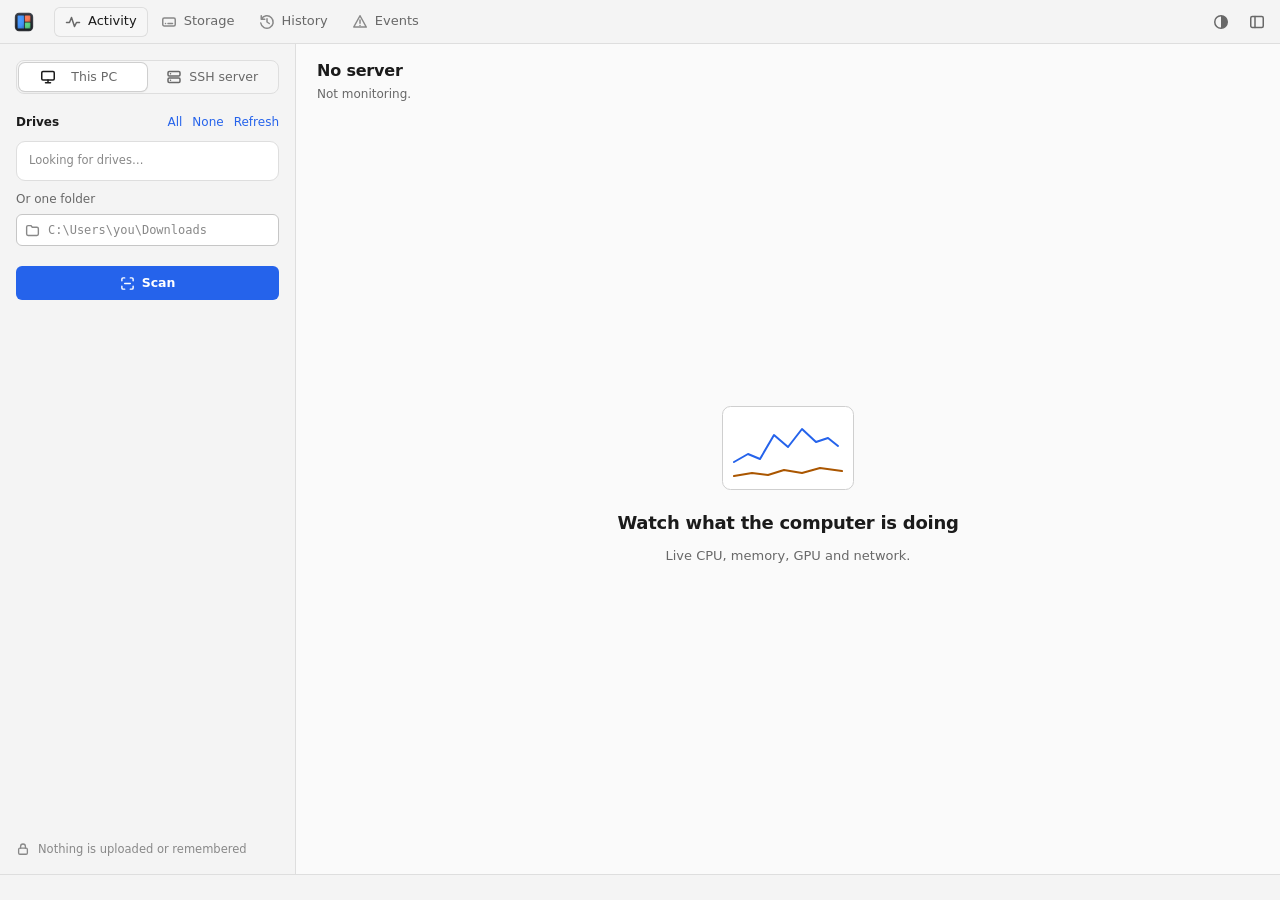
==== commit 3f482402: "Simplify the interface and trust known servers Trim hints, notices and labels across the app, moving" ====
--- a/index.html
+++ b/index.html
@@ -50,6 +50,21 @@
 .conn[data-state=warn] .dot{background:var(--warning)}
 .conn[data-state=error] .dot{background:var(--error)}
 .tb-sep{width:1px;height:18px;margin:0 4px;background:var(--border)}
+/* When all is well the connection is its dot alone; the sidebar already names the computer. */
+.conn[data-state=ok] span{display:none}
+/* The native title bar already names the app, so the page shows only the logo. */
+html:not(.custom-frame) .brand h1{position:absolute;width:1px;height:1px;overflow:hidden;clip-path:inset(50%);white-space:nowrap}
+/* On Windows the bar is the window's title bar: it moves the window and holds its buttons. */
+.win-ctl,.win-resize{display:none}
+.custom-frame .titlebar{padding-right:0;user-select:none;-webkit-user-select:none}
+.custom-frame .win-ctl{display:flex;align-self:stretch;margin:-1px 0 0 6px}
+.win-ctl button{display:flex;align-items:center;justify-content:center;width:46px;padding:0;border:0;background:none;color:var(--text-muted)}
+.win-ctl button:hover{background:var(--hover);color:var(--text)}
+.win-ctl #winClose:hover{background:#c42b1c;color:#fff}
+.win-ctl svg{width:10px;height:10px;fill:none;stroke:currentColor;stroke-width:1;shape-rendering:crispEdges}
+.win-ctl .w-restore,.maximized .win-ctl .w-max{display:none}
+.maximized .win-ctl .w-restore{display:inline}
+.custom-frame:not(.maximized) .win-resize{display:block;position:fixed;top:0;left:0;right:0;height:4px;z-index:1000;cursor:n-resize}
 .icon-btn{display:inline-flex;align-items:center;justify-content:center;width:30px;height:30px;flex:none;border:0;border-radius:var(--r);background:none;color:var(--text-muted);cursor:pointer}
 .icon-btn:hover{background:var(--hover);color:var(--text)}
 .icon-btn.sm{width:24px;height:24px}
@@ -201,6 +216,10 @@
 .splitter:focus-visible{outline:none}
 
 .graph-head{display:flex;flex-wrap:wrap;align-items:center;justify-content:space-between;gap:6px 16px;min-height:40px;padding:7px 12px;border-bottom:1px solid var(--border)}
+.map-lead{display:flex;align-items:center;gap:10px;min-width:0}
+.map-nav{display:flex;gap:2px;padding-right:10px;border-right:1px solid var(--border)}
+.map-nav .icon-btn:disabled{opacity:.35;cursor:default;background:none}
+svg.i.flip{transform:scaleX(-1)}
 .graph-title{display:flex;align-items:center;gap:7px;margin:0;color:var(--text);font-size:12.5px;font-weight:600}
 .graph-title svg.i{color:var(--text-faint)}
 .graph-title small{color:var(--text-muted);font-weight:400}
@@ -237,6 +256,35 @@
 .segmented button:hover{color:var(--text)}
 .segmented button[aria-pressed=true]{background:var(--surface-overlay);color:var(--text);box-shadow:0 0 0 1px var(--border-strong),0 1px 2px rgba(0,0,0,.12)}
 .segmented button:focus-visible{outline-offset:-1px}
+.clean-title{display:inline-flex;align-items:center;gap:7px;font-weight:600}
+.clean-title svg.i{color:var(--text-faint)}
+.clean-list{display:flex;flex-direction:column}
+.clean-list .empty{height:auto;padding:36px 28px}
+.clean-list .empty h2{margin:0;color:var(--text);font-size:14px}
+.clean-list .empty p{max-width:480px;margin:0;line-height:1.55}
+.clean-group{position:sticky;top:0;z-index:1;display:flex;justify-content:space-between;gap:10px;padding:7px 14px 5px;border-bottom:1px solid var(--border);background:var(--surface-raised);color:var(--text-muted);font-size:11px;font-weight:600;letter-spacing:.04em;text-transform:uppercase}
+.clean-group b{font-variant-numeric:tabular-nums;letter-spacing:0}
+.clean-row{display:grid;grid-template-columns:auto minmax(0,1fr) auto auto;align-items:start;gap:3px 10px;padding:8px 8px 8px 14px;border-bottom:1px solid var(--border);cursor:pointer}
+.clean-row:hover{background:var(--hover)}
+.clean-row.on{background:color-mix(in srgb,var(--accent) 9%,var(--surface))}
+.clean-row input{margin:2px 0 0;cursor:pointer}
+.clean-row .nm{display:flex;align-items:center;gap:7px;min-width:0;color:var(--text);font-weight:600}
+.clean-row .nm span{overflow:hidden;text-overflow:ellipsis;white-space:nowrap}
+.clean-row .sz{font-variant-numeric:tabular-nums;font-weight:600;white-space:nowrap}
+.clean-row .more{width:22px;height:22px;margin-top:-2px}
+.clean-row .more svg{transition:transform .12s}
+.clean-row .more[aria-expanded=true] svg{transform:rotate(90deg)}
+.clean-row .dt,.clean-row .note,.clean-row .kept{grid-column:2/4;font-size:12px;line-height:1.45}
+.clean-row .dt{color:var(--text-muted)}
+.clean-row .note{color:var(--warning-foreground)}
+.clean-row .kept{color:var(--text-faint)}
+.clean-row .err{grid-column:2/-1;color:var(--error-foreground);font-size:12px;overflow-wrap:anywhere}
+.clean-row .freed{grid-column:2/-1;color:var(--success);font-size:12px}
+.clean-paths{grid-column:2/-1;display:flex;flex-direction:column;max-height:240px;margin-top:5px;overflow:auto;border:1px solid var(--border);border-radius:var(--r);background:var(--input-background);cursor:default}
+.clean-paths div{display:flex;align-items:center;gap:10px;min-height:26px;padding:2px 8px;color:var(--text-muted);font-family:var(--mono);font-size:11.5px}
+.clean-paths div+div{border-top:1px solid var(--border)}
+.clean-paths .p{flex:1;min-width:0;overflow:hidden;direction:rtl;text-align:left;text-overflow:ellipsis;white-space:nowrap}
+.clean-paths .s{color:var(--text);font-variant-numeric:tabular-nums;white-space:nowrap}
 .files-bar select{width:auto;max-width:230px;height:26px;font-size:12px}
 .drive-bar{flex-basis:100%;display:flex;flex-wrap:wrap;align-items:center;gap:6px 8px;padding-top:2px;color:var(--text-muted);font-size:12px}
 .drive-bar .chips{display:flex;flex-wrap:wrap;gap:4px}
@@ -292,9 +340,6 @@
 .art .l1{stroke:var(--chart-1)}.art .l2{stroke:var(--chart-2)}
 .welcome h2{margin:0;color:var(--text);font-family:var(--font-display);font-size:18px;font-weight:600;letter-spacing:-.015em}
 .welcome p{margin:0;color:var(--text-muted);line-height:1.6}
-.steps{display:flex;flex-direction:column;gap:7px;align-self:stretch;margin:14px auto 0;padding:14px 0 0;border-top:1px solid var(--border);list-style:none;text-align:left;max-width:340px;width:100%}
-.steps li{display:flex;gap:12px;color:var(--text-muted);font-size:12.5px}
-.steps li b{width:12px;flex:none;color:var(--text-faint);font-weight:600;font-variant-numeric:tabular-nums}
 
 /* Status bar */
 .statusbar{display:flex;align-items:center;gap:16px;min-width:0;padding:0 12px;background:var(--chrome);border-top:1px solid var(--border);color:var(--text-muted);font-size:11.5px}
@@ -369,14 +414,21 @@
 .tile{display:flex;flex-direction:column;min-width:0;padding:12px 14px 0;background:var(--surface);border:1px solid var(--border);border-radius:var(--r-lg);overflow:hidden}
 .tile h3,.panel-title{display:flex;align-items:center;gap:7px;margin:0;color:var(--text-muted);font-size:12px;font-weight:500}
 .tile h3 svg.i,.panel-title svg.i{color:var(--text-faint)}
-.tile h3 .keys{display:flex;gap:10px;margin-left:auto}
-.tile .big{margin-top:6px;font-family:var(--font-display);font-size:26px;font-weight:600;line-height:1.15;letter-spacing:-.025em;font-variant-numeric:tabular-nums;white-space:nowrap;overflow:hidden;text-overflow:ellipsis}
-.tile .sub{margin-top:1px;color:var(--text-muted);font-size:12px;font-variant-numeric:tabular-nums;white-space:nowrap;overflow:hidden;text-overflow:ellipsis}
+.tile-head{display:flex;align-items:baseline;gap:8px;min-width:0;white-space:nowrap}
+.tile-head h3{flex:none;align-self:center}
+#tNet{display:flex;gap:12px}
+#tNet b{margin-right:3px;font-weight:600}
+#tNet .rx b{color:var(--chart-1)}
+#tNet .tx b{color:var(--chart-2)}
+.tile .big{flex:none;font-family:var(--font-display);font-size:18px;font-weight:600;line-height:1.15;letter-spacing:-.025em;font-variant-numeric:tabular-nums;white-space:nowrap;overflow:hidden;text-overflow:ellipsis}
+.tile .sub{flex:1 1 auto;min-width:0;color:var(--text-muted);font-size:12px;font-variant-numeric:tabular-nums;white-space:nowrap;overflow:hidden;text-overflow:ellipsis}
 .tile>:not(.spark){flex-shrink:0}
-/* A tile two rows high has room for its figure and graph but not the line under the figure. */
+/* A narrow tile drops the detail beside its figure. */
 .dash>.tile{container-type:size}
-@container (max-height:110px){.tile .sub{display:none}.tile .spark{margin-top:6px}}
-.spark{position:relative;flex:1 1 0;min-height:24px;margin:12px -14px 0}
+@container (max-width:200px){.tile .sub{display:none}}
+/* In a small network card the label gives way to its icon, so both rates stay readable. */
+@container (max-width:340px){[data-card=tile-net] .tile-head h3{font-size:0;gap:0}#tNet{gap:8px;font-size:15px}}
+.spark{position:relative;flex:1 1 0;min-height:24px;margin:8px -14px 0}
 .spark canvas{position:absolute;inset:0;display:block;width:100%;height:100%}
 .stip{position:absolute;top:-4px;z-index:2;padding:4px 8px;border:1px solid var(--border-strong);border-radius:6px;background:var(--surface-overlay);box-shadow:var(--shadow);font-size:11.5px;font-variant-numeric:tabular-nums;white-space:nowrap;transform:translate(-50%,-100%);pointer-events:none}
 .key{display:inline-flex;align-items:center;gap:5px;color:var(--text-muted);font-size:11.5px;white-space:nowrap}
@@ -481,7 +533,7 @@
 .procs td.left,.procs th.left{text-align:left!important}
 .procs .name{flex-direction:column;align-items:flex-start;justify-content:center;gap:0}
 .procs .name span{max-width:100%}
-.procs .cmd{color:var(--text-faint);font-family:var(--mono);font-size:11px}
+.procs .cmd{display:none}
 .procs td{height:40px}
 .procs .acts{display:flex;justify-content:flex-end;gap:6px;opacity:0;transition:opacity .1s}
 .procs tr:hover .acts,.procs tr:focus-within .acts{opacity:1}
@@ -519,7 +571,7 @@
 .history-process .pname{overflow:hidden;color:var(--text);font-weight:600;text-overflow:ellipsis;white-space:nowrap}
 .history-process .pcpu{color:var(--text);font-variant-numeric:tabular-nums;text-align:right}
 .history-process .pmeta{grid-column:1/-1;color:var(--text-muted);font-size:11.5px;font-variant-numeric:tabular-nums}
-.history-process .ppath{grid-column:1/-1;color:var(--text-faint);font-family:var(--mono);font-size:10.5px;overflow-wrap:anywhere}
+.history-process .ppath{display:none}
 .events-panel{display:flex;flex-direction:column;min-height:0;flex:1}
 .event-filters{display:flex;flex-wrap:wrap;align-items:center;gap:8px;padding:10px 12px;border-bottom:1px solid var(--border)}
 .event-filters select{width:190px}
@@ -528,7 +580,6 @@
 .event-filters .found{margin-left:auto}
 .alert-preferences{display:flex;flex-wrap:wrap;align-items:center;gap:8px 18px;padding:9px 14px;border-bottom:1px solid var(--border);background:var(--surface-raised);color:var(--text-muted);font-size:12px}
 .alert-preferences>span:first-child{color:var(--text);font-weight:600}
-.alert-preferences>.hint{margin-left:auto}
 .check{display:inline-flex;align-items:center;gap:7px;color:var(--text-muted);cursor:pointer}
 .event-list{min-height:0;overflow:auto;flex:1}
 /* Events are a dense log: two lines for routine process starts and exits, three for alerts,
@@ -550,7 +601,7 @@
 .event-details{flex:0 0 auto;max-width:100%;overflow:hidden;text-overflow:ellipsis;font-variant-numeric:tabular-nums}
 .event-path{flex:0 1 auto;min-width:0;overflow:hidden;font-family:var(--mono);font-size:11px;text-overflow:ellipsis;user-select:text}
 .event-empty{padding:40px 20px}
-@media (max-width:1100px){.history-grid{grid-template-columns:minmax(0,1fr)}.history-process-panel{max-height:310px}.alert-preferences>.hint{margin-left:0;flex-basis:100%}}
+@media (max-width:1100px){.history-grid{grid-template-columns:minmax(0,1fr)}.history-process-panel{max-height:310px}}
 @media (max-width:900px){.event-row{grid-template-columns:96px minmax(0,1fr);gap:10px}.event-filters select{width:160px}.event-path{display:none}}
 @media (max-width:1040px){#history .where{flex-basis:100%}}
 @media (max-width:760px){.history-foot small{display:none}}
@@ -894,9 +945,12 @@
   <symbol id="i-moon" viewBox="0 0 16 16"><path d="M13.25 9.5A5.75 5.75 0 0 1 6.5 2.75a5.75 5.75 0 1 0 6.75 6.75z"/></symbol>
   <symbol id="i-history" viewBox="0 0 16 16"><path d="M2.25 5.25V1.75m0 3.5h3.5M2.4 5.1A6.25 6.25 0 1 1 1.75 9"/><path d="M8 4.75V8l2.25 1.5"/></symbol>
   <symbol id="i-refresh" viewBox="0 0 16 16"><path d="M13.25 3.25v3h-3M13 6.25A5.25 5.25 0 1 0 13.25 9"/></symbol>
+  <symbol id="i-broom" viewBox="0 0 16 16"><path d="M13.75 2.25 8.5 7.5"/><path d="M7.25 6.75 9.25 8.75 8.5 9.5c-.4 1.9-1.7 3.4-3.6 4.25H1.75c.1-2.4 1.1-4.3 3.1-5.35z"/><path d="M4.25 11.5 6 9.75"/></symbol>
+  <symbol id="i-stop" viewBox="0 0 16 16"><rect x="3.75" y="3.75" width="8.5" height="8.5" rx="1.5"/></symbol>
   <symbol id="i-alert" viewBox="0 0 16 16"><path d="M8 1.75 14.25 13H1.75z"/><path d="M8 6v3.25M8 11.5h.01"/></symbol>
 </svg>
 
+<div class="win-resize" id="winResize" aria-hidden="true"></div>
 <header class="titlebar">
   <div class="brand"><svg class="logo" viewBox="0 0 24 24" aria-hidden="true"><use href="#i-logo"/></svg><h1>KamkmDirStat</h1></div>
   <nav class="tabs" role="tablist" aria-label="View">
@@ -906,18 +960,18 @@
     <button class="tab" id="tabEvents" type="button" role="tab" aria-selected="false" aria-controls="events" title="Events (Ctrl+4)"><svg class="i"><use href="#i-alert"/></svg>Events</button>
   </nav>
   <div class="spacer"></div>
-  <div class="conn" id="conn" data-state="idle" title="Connection"><i class="dot"></i><span id="connText">Not connected</span></div>
-  <span class="tb-sep" aria-hidden="true"></span>
+  <div class="conn hidden" id="conn" data-state="idle" title="Connection"><i class="dot"></i><span id="connText">Not connected</span></div>
   <button class="icon-btn" id="openAppearance" type="button" title="Appearance (Ctrl+,)" aria-label="Appearance"><svg class="i"><use href="#i-theme"/></svg></button>
   <button class="icon-btn" id="toggleSide" type="button" aria-pressed="true" aria-controls="side" title="Show or hide the connection panel (Ctrl+B)" aria-label="Connection panel"><svg class="i"><use href="#i-panel"/></svg></button>
+  <div class="win-ctl" id="winCtl"><button type="button" id="winMin" tabindex="-1" title="Minimize" aria-label="Minimize"><svg viewBox="0 0 10 10" aria-hidden="true"><path d="M0 5.5h10"/></svg></button><button type="button" id="winMax" tabindex="-1" title="Maximize" aria-label="Maximize"><svg viewBox="0 0 10 10" aria-hidden="true"><path class="w-max" d="M.5.5h9v9h-9z"/><path class="w-restore" d="M.5 2.5h7v7h-7zM2.5 2.5v-2h7v7h-2"/></svg></button><button type="button" id="winClose" tabindex="-1" title="Close" aria-label="Close"><svg viewBox="0 0 10 10" aria-hidden="true"><path d="M0 0l10 10M10 0 0 10" style="shape-rendering:auto"/></svg></button></div>
 </header>
 
 <div class="layout" id="layout">
 <aside id="side"><div class="side-inner">
   <form id="connect" class="stack">
-    <div class="seg" role="radiogroup" aria-label="Computer to inspect">
-      <label><input type="radio" name="target" id="targetLocal" value="local" checked><span><svg class="i"><use href="#i-pc"/></svg><span id="localTargetName">This PC</span></span></label>
-      <label><input type="radio" name="target" id="targetRemote" value="remote"><span><svg class="i"><use href="#i-server"/></svg>SSH server</span></label>
+    <div class="seg" role="tablist" aria-label="Computer to inspect">
+      <label><input type="radio" name="target" id="targetLocal" value="local" role="tab" aria-checked="true" checked><span><svg class="i"><use href="#i-pc"/></svg><span id="localTargetName">This PC</span></span></label>
+      <label><input type="radio" name="target" id="targetRemote" value="remote" role="tab" aria-checked="false"><span><svg class="i"><use href="#i-server"/></svg>SSH server</span></label>
     </div>
     <div class="group remote-only" id="serverSection">
       <h2 class="group-label">Server</h2>
@@ -931,7 +985,7 @@
       <div class="field"><label for="method">Method</label><select id="method"><option value="auto">SSH config and agent</option><option value="password">Password</option><option value="key">Private key file</option></select></div>
       <div id="passwordFields" class="field hidden"><label for="password">Password</label><input id="password" type="password" autocomplete="current-password"></div>
       <div id="keyFields" class="group hidden">
-        <div class="field"><label for="keyFile">Private key file</label><input id="keyFile" placeholder="C:\Users\you\.ssh\id_ed25519" spellcheck="false"><p class="hint">Full path to the key on this PC.</p></div>
+        <div class="field"><label for="keyFile">Private key file</label><input id="keyFile" placeholder="C:\Users\you\.ssh\id_ed25519" spellcheck="false"></div>
         <div class="field"><label for="passphrase">Passphrase <span class="opt">if encrypted</span></label><input id="passphrase" type="password"></div>
       </div>
     </div>
@@ -939,14 +993,13 @@
       <div class="group local-only" id="localFields">
         <div class="field-head"><h2 class="group-label" id="drivesLabel">Drives</h2><span class="links"><button class="linkbtn" id="allDrives" type="button">All</button><button class="linkbtn" id="noDrives" type="button">None</button><button class="linkbtn" id="refreshDrives" type="button" title="Look for drives again">Refresh</button></span></div>
         <div class="drives" id="drives" role="group" aria-labelledby="drivesLabel"><p class="hint">Looking for drives…</p></div>
-        <div class="field"><label for="localFolder">Or scan one folder <span class="opt">instead of drives</span></label><div class="input"><svg class="i"><use href="#i-folder"/></svg><input id="localFolder" placeholder="C:\Users\you\Downloads" spellcheck="false"></div></div>
+        <div class="field"><label for="localFolder">Or one folder</label><div class="input"><svg class="i"><use href="#i-folder"/></svg><input id="localFolder" placeholder="C:\Users\you\Downloads" spellcheck="false"></div></div>
       </div>
       <div class="group remote-only">
         <h2 class="group-label">Scan</h2>
-        <p class="hint">Connecting starts monitoring. Files are scanned only when you choose Scan files.</p>
         <div class="field"><label for="path">Remote folder</label><div class="input"><svg class="i"><use href="#i-folder"/></svg><input id="path" value="/" spellcheck="false"></div></div>
-        <label class="switch"><input id="skipVirtual" type="checkbox" checked><span><b>Stay on this file system</b><small>Skips /proc, /sys, /dev and other mounts</small></span></label>
-        <label class="switch"><input id="serverHelper" type="checkbox" checked><span><b>Fast server scan</b><small>Keeps a 1 MB scanner in ~/.cache/kamkmdirstat on Linux servers; several times faster</small></span></label>
+        <label class="switch"><input id="skipVirtual" type="checkbox" checked><span><b>Stay on this file system</b><small>Skip /proc, /sys and other mounts</small></span></label>
+        <label class="switch"><input id="serverHelper" type="checkbox" checked><span><b>Fast server scan</b><small>Keeps a 1 MB scanner in ~/.cache on Linux servers</small></span></label>
       </div>
     </div>
     <div class="group" style="gap:8px">
@@ -954,22 +1007,33 @@
       <button class="btn danger block hidden" id="cancelScanButton" type="button">Cancel scan</button>
       <button class="btn block hidden" id="scanServerButton" type="button"><svg class="i"><use href="#i-scan"/></svg><span id="scanServerLabel">Scan files</span></button>
     </div>
+    <div class="group local-only hidden" id="adminTip" style="gap:8px">
+      <button class="btn block" id="adminRestart" type="button" title="Whole NTFS drives scan several times faster as administrator. Opens a new window and closes this one."><svg class="i"><use href="#i-shield"/></svg>Restart as administrator</button>
+    </div>
   </form>
   <div class="statusbox"><div id="status" class="status" role="status" aria-live="polite"></div><div id="progress" class="progress hidden" aria-hidden="true"><i id="progressFill"></i></div></div>
-  <p class="privacy"><svg class="i"><use href="#i-lock"/></svg><span>Files are never uploaded and credentials are never saved.</span></p>
+  <p class="privacy"><svg class="i"><use href="#i-lock"/></svg><span>Nothing is uploaded or remembered</span></p>
 </div></aside>
 
 <main id="workspace" class="idle hidden" role="tabpanel" aria-labelledby="tabStorage">
   <div class="toolbar">
     <div class="where">
       <nav class="crumbs" id="heading" aria-label="Current folder"><span class="here">No scan yet</span></nav>
-      <p id="subheading">Connect to a machine to see its storage.</p>
+      <p id="subheading"></p>
     </div>
     <div class="input find hidden" id="find"><svg class="i"><use href="#i-search"/></svg><input id="search" type="search" placeholder="Search files and folders" aria-label="Search files and folders in this scan" spellcheck="false" autocomplete="off"><kbd id="findKey">Ctrl F</kbd></div>
-    <button class="btn sm hidden" id="up" type="button" title="Up one folder (Backspace)"><svg class="i"><use href="#i-up"/></svg>Up</button>
-    <button class="btn sm hidden" id="clearResults" type="button" title="Forget these results and give their memory back to the system">Clear results</button>
+    <button class="icon-btn hidden" id="up" type="button" title="Up one folder (Backspace)" aria-label="Up one folder"><svg class="i"><use href="#i-up"/></svg></button>
+    <button class="btn sm hidden" id="cleanButton" type="button" title="Find dependency folders, build output, caches and other files programs make again, and clear them"><svg class="i"><use href="#i-broom"/></svg>Clean up</button>
+    <button class="icon-btn hidden" id="clearResults" type="button" title="Close these results and free their memory" aria-label="Clear results"><svg class="i"><use href="#i-x"/></svg></button>
   </div>
-  <section class="panel list"><div class="files-bar hidden" id="filesBar">
+  <section class="panel list"><div class="files-bar clean-bar hidden" id="cleanBar">
+    <span class="clean-title"><svg class="i"><use href="#i-broom"/></svg>Can be cleared</span>
+    <span class="links"><button class="linkbtn" id="cleanAll" type="button" title="Choose everything that has no warning">Recommended</button><button class="linkbtn" id="cleanNone" type="button">None</button></span>
+    <span class="found" id="cleanChosen" aria-live="polite"></span>
+    <button class="btn sm hidden" id="cleanStop" type="button">Stop</button>
+    <button class="btn sm primary danger" id="cleanGo" type="button" disabled><svg class="i"><use href="#i-trash"/></svg><span id="cleanGoLabel">Clear</span></button>
+    <button class="icon-btn sm" id="closeClean" type="button" title="Back to folders (Esc)" aria-label="Back to folders"><svg class="i"><use href="#i-x"/></svg></button>
+  </div><div class="files-bar hidden" id="filesBar">
     <div class="segmented hidden" id="scopes" role="group" aria-label="Search in"><button type="button" data-scope="" aria-pressed="true">This scan</button><button type="button" data-scope="drives" aria-pressed="false">All drives</button></div>
     <div class="pills" id="kinds" role="group" aria-label="Type"><button type="button" data-kind="all" aria-pressed="true">All</button><button type="button" data-kind="folders" aria-pressed="false">Folders</button><button type="button" data-kind="images" aria-pressed="false">Images</button><button type="button" data-kind="videos" aria-pressed="false">Videos</button><button type="button" data-kind="audio" aria-pressed="false">Audio</button><button type="button" data-kind="documents" aria-pressed="false">Documents</button><button type="button" data-kind="archives" aria-pressed="false">Archives</button></div>
     <select id="extFilter" aria-label="File extension"><option value="">Any extension</option></select>
@@ -981,14 +1045,17 @@
     <div class="empty welcome">
       <svg class="art" viewBox="0 0 132 84" aria-hidden="true" fill="none" stroke-width="1"><rect class="b" x=".5" y=".5" width="131" height="83" rx="8"/><rect class="a" x="8.5" y="8.5" width="62" height="67" rx="4"/><rect class="b" x="76.5" y="8.5" width="47" height="36" rx="4"/><rect class="b" x="76.5" y="50.5" width="26" height="25" rx="4"/><rect class="b" x="108.5" y="50.5" width="15" height="25" rx="3"/></svg>
       <h2>See what is filling your drives</h2>
-      <p>Choose drives on this PC, or connect to an SSH server, in the panel on the left. Then browse folders by size and explore the storage map.</p>
-      <ol class="steps"><li><b>1</b>Choose This PC and its drives, or an SSH server.</li><li><b>2</b>For a server, check its host-key fingerprint.</li><li><b>3</b>Click folders in the list or the map to open them.</li></ol>
+      <p>Pick drives or a server on the left.</p>
     </div>
   </div></section>
   <div class="splitter" id="splitter" role="separator" aria-orientation="horizontal" aria-label="Resize list and map" tabindex="0"></div>
   <section class="panel graph">
-    <div class="graph-head"><p class="graph-title"><svg class="i"><use href="#i-map"/></svg>Storage map <small>Click to open a folder · double-click a file to open it</small></p><div class="legend" id="legend"></div><button class="toggle" id="mapLabels" type="button" aria-pressed="true" title="Show folder and file names on the map">Names</button></div>
-    <div class="treemap" id="treemap"><canvas id="map" aria-label="Storage map"></canvas><div id="hoverBox" class="hover hidden"></div><div id="tip" class="tip hidden"></div><div class="empty" id="mapEmpty">The map will show how space is distributed.</div></div>
+    <div class="graph-head"><div class="map-lead"><div class="map-nav" role="group" aria-label="Folder navigation">
+      <button class="icon-btn sm" id="mapBack" type="button" title="Back (Alt+Left, Alt+click or the mouse's back button)" aria-label="Back" disabled><svg class="i flip"><use href="#i-chev"/></svg></button>
+      <button class="icon-btn sm" id="mapForward" type="button" title="Forward (Alt+Right, Alt+right-click or the mouse's forward button)" aria-label="Forward" disabled><svg class="i"><use href="#i-chev"/></svg></button>
+      <button class="icon-btn sm" id="mapUp" type="button" title="Up one folder (Backspace or Alt+Up)" aria-label="Up one folder" disabled><svg class="i"><use href="#i-up"/></svg></button>
+    </div><p class="graph-title" title="Click to open a folder · double-click a file to open it"><svg class="i"><use href="#i-map"/></svg>Storage map</p></div><div class="legend" id="legend"></div><button class="toggle" id="mapLabels" type="button" aria-pressed="true" title="Show folder and file names on the map">Names</button></div>
+    <div class="treemap" id="treemap"><canvas id="map" aria-label="Storage map"></canvas><div id="hoverBox" class="hover hidden"></div><div id="tip" class="tip hidden"></div><div class="empty" id="mapEmpty"></div></div>
   </section>
 </main>
 
@@ -998,29 +1065,29 @@
       <h2 class="act-title"><span id="actHost">No server</span><span class="priv hidden" id="actPriv"></span></h2>
       <p id="actSub">Not monitoring.</p>
     </div>
-    <button class="btn sm hidden" id="elevateButton" type="button" title="Opens a new window with administrator rights and closes this one. Current results are not kept."><svg class="i"><use href="#i-shield"/></svg>Restart as administrator</button>
-    <button class="btn sm ghost hidden" id="layoutButton" type="button" title="Move, resize or hide sections"><svg class="i"><use href="#i-layout"/></svg>Customize</button>
-    <button class="btn sm hidden" id="stopMonitorButton" type="button">Stop monitoring</button>
+    <button class="icon-btn hidden" id="elevateButton" type="button" title="Restart as administrator to end any process and free the cache. Current results are not kept." aria-label="Restart as administrator"><svg class="i"><use href="#i-shield"/></svg></button>
+    <button class="icon-btn hidden" id="layoutButton" type="button" title="Customize: move, resize or hide sections" aria-label="Customize layout"><svg class="i"><use href="#i-layout"/></svg></button>
+    <button class="icon-btn hidden" id="stopMonitorButton" type="button" title="Stop monitoring" aria-label="Stop monitoring"><svg class="i"><use href="#i-stop"/></svg></button>
   </div>
   <div class="notice hidden" id="actNotice" role="status" aria-live="polite"><span id="actNoticeText"></span><button class="icon-btn sm" id="actNoticeClose" type="button" title="Dismiss" aria-label="Dismiss"><svg class="i"><use href="#i-x"/></svg></button></div>
   <div class="empty welcome" id="actEmpty">
     <svg class="art" viewBox="0 0 132 84" aria-hidden="true" fill="none" stroke-width="1"><rect class="b" x=".5" y=".5" width="131" height="83" rx="8"/><path class="l1" stroke-width="2" stroke-linecap="round" stroke-linejoin="round" d="M12 56 26 48l12 5 14-24 14 12 14-18 14 13 12-4 10 8"/><path class="l2" stroke-width="2" stroke-linecap="round" stroke-linejoin="round" d="M12 70l18-3 16 2 16-5 18 3 18-5 22 3"/></svg>
     <h2>Watch what the computer is doing</h2>
-    <p>CPU, memory, GPU and network use for this computer, or for an SSH server once you connect.</p>
+    <p>Live CPU, memory, GPU and network.</p>
   </div>
   <div id="actBody" class="hidden" style="display:flex;flex-direction:column;gap:12px">
     <div class="layout-bar hidden" id="layoutBar" role="region" aria-label="Customize the layout">
-      <span class="hint">Drag a section to move it, or drag any edge or corner to resize it. The others adjust to fit; hold Shift to resize only that one.</span>
+      <span class="hint" title="The others adjust to fit; hold Shift to resize only one">Drag to move · drag edges to resize</span>
       <div class="hidden-cards" id="hiddenCards"></div>
       <span class="spacer"></span>
-      <button class="btn sm ghost" id="layoutReset" type="button">Reset layout</button>
+      <button class="btn sm ghost" id="layoutReset" type="button">Reset</button>
       <button class="btn sm primary" id="layoutDone" type="button">Done</button>
     </div>
     <div class="dash" id="dash">
-      <div class="tile card" data-card="tile-cpu" data-size="s"><h3><svg class="i"><use href="#i-cpu"/></svg>CPU</h3><div class="big" id="tCpu">–</div><div class="sub" id="tCpuSub"></div><div class="spark"><canvas id="sCpu" aria-label="CPU use over the last minute"></canvas><div class="stip hidden"></div></div></div>
-      <div class="tile card" data-card="tile-mem" data-size="s"><h3><svg class="i"><use href="#i-mem"/></svg>Memory</h3><div class="big" id="tMem">–</div><div class="sub" id="tMemSub"></div><div class="spark"><canvas id="sMem" aria-label="Memory use over the last minute"></canvas><div class="stip hidden"></div></div></div>
-      <div class="tile card gpu-only" data-card="tile-gpu" data-size="s"><h3><svg class="i"><use href="#i-gpu"/></svg>GPU</h3><div class="big" id="tGpu">–</div><div class="sub" id="tGpuSub"></div><div class="spark"><canvas id="sGpu" aria-label="GPU use over the last minute"></canvas><div class="stip hidden"></div></div></div>
-      <div class="tile card" data-card="tile-net" data-size="s"><h3><svg class="i"><use href="#i-net"/></svg>Network<span class="keys"><span class="key"><i style="background:var(--chart-1)"></i>In</span><span class="key"><i style="background:var(--chart-2)"></i>Out</span></span></h3><div class="big" id="tNet">–</div><div class="sub" id="tNetSub"></div><div class="spark"><canvas id="sNet" aria-label="Network traffic over the last minute"></canvas><div class="stip hidden"></div></div></div>
+      <div class="tile card" data-card="tile-cpu" data-size="s"><div class="tile-head"><h3><svg class="i"><use href="#i-cpu"/></svg>CPU</h3><div class="big" id="tCpu">–</div><div class="sub" id="tCpuSub"></div></div><div class="spark"><canvas id="sCpu" aria-label="CPU use over the last minute"></canvas><div class="stip hidden"></div></div></div>
+      <div class="tile card" data-card="tile-mem" data-size="s"><div class="tile-head"><h3><svg class="i"><use href="#i-mem"/></svg>Memory</h3><div class="big" id="tMem">–</div><div class="sub" id="tMemSub"></div></div><div class="spark"><canvas id="sMem" aria-label="Memory use over the last minute"></canvas><div class="stip hidden"></div></div></div>
+      <div class="tile card gpu-only" data-card="tile-gpu" data-size="s"><div class="tile-head"><h3><svg class="i"><use href="#i-gpu"/></svg>GPU</h3><div class="big" id="tGpu">–</div><div class="sub" id="tGpuSub"></div></div><div class="spark"><canvas id="sGpu" aria-label="GPU use over the last minute"></canvas><div class="stip hidden"></div></div></div>
+      <div class="tile card" data-card="tile-net" data-size="s"><div class="tile-head"><h3><svg class="i"><use href="#i-net"/></svg>Network</h3><div class="big" id="tNet"><span class="rx" title="Download (in)"><b>↓</b><span id="tNetRx">–</span></span><span class="tx" title="Upload (out)"><b>↑</b><span id="tNetTx">–</span></span></div><div class="sub" id="tNetSub"></div></div><div class="spark"><canvas id="sNet" aria-label="Network traffic over the last minute"></canvas><div class="stip hidden"></div></div></div>
       <section class="panel card" data-card="cpu" data-size="m"><div class="panel-head"><h3 class="panel-title"><svg class="i"><use href="#i-cpu"/></svg>Processor <small id="cpuModel"></small></h3></div><div class="panel-body" id="cpuPanel"><div class="kvs" id="cpuStats"></div><div class="cores"><canvas id="coreChart" aria-label="Use of each logical processor over the last minute"></canvas><div class="stip hidden"></div></div></div></section>
       <section class="panel card" data-card="mem" data-size="m"><div class="panel-head"><h3 class="panel-title"><svg class="i"><use href="#i-mem"/></svg>Memory</h3><button class="btn sm hidden" id="freeCacheButton" type="button">Free cache</button></div><div class="panel-body" id="memPanel"></div></section>
       <section class="panel card gpu-only" data-card="gpu" data-size="m"><div class="panel-head"><h3 class="panel-title"><svg class="i"><use href="#i-gpu"/></svg>Graphics</h3></div><div class="panel-body" id="gpuPanel"></div></section>
@@ -1035,52 +1102,51 @@
 
 <main id="history" class="activity hidden" role="tabpanel" aria-labelledby="tabHistory" aria-hidden="true">
   <div class="toolbar">
-    <div class="where"><h2 class="act-title">History</h2><p class="view-sub" id="historySub">Resource use on this computer, kept for up to 72 hours.</p></div>
+    <div class="where"><h2 class="act-title">History</h2><p class="view-sub" id="historySub">This computer · last 72 hours</p></div>
     <select class="history-machine" id="historyMachine" aria-label="Computer whose history is shown"><option value="local">This computer</option></select>
-    <button class="btn sm ghost" id="historyRefresh" type="button"><svg class="i"><use href="#i-refresh"/></svg>Refresh</button>
-    <button class="btn sm ghost danger" id="historyClear" type="button"><svg class="i"><use href="#i-trash"/></svg>Clear history</button>
+    <button class="icon-btn" id="historyRefresh" type="button" title="Refresh" aria-label="Refresh"><svg class="i"><use href="#i-refresh"/></svg></button>
+    <button class="btn sm ghost danger" id="historyClear" type="button"><svg class="i"><use href="#i-trash"/></svg>Clear</button>
   </div>
   <div class="notice error hidden" id="historyStorage" role="status" aria-live="polite"><span id="historyStorageText"></span></div>
   <div class="history-grid">
     <section class="panel history-chart-panel" aria-labelledby="historyChartTitle">
-      <div class="panel-head"><h3 class="panel-title" id="historyChartTitle"><svg class="i"><use href="#i-history"/></svg>Resource timeline</h3>
+      <div class="panel-head"><h3 class="panel-title" id="historyChartTitle"><svg class="i"><use href="#i-history"/></svg>Timeline</h3>
         <div class="segmented" id="historyRanges" role="group" aria-label="History range">
           <button type="button" data-seconds="300" aria-pressed="false" aria-label="5 minutes" title="Last 5 minutes">5m</button><button type="button" data-seconds="900" aria-pressed="false" aria-label="15 minutes" title="Last 15 minutes">15m</button><button type="button" data-seconds="3600" aria-pressed="true" aria-label="1 hour" title="Last hour">1h</button><button type="button" data-seconds="10800" aria-pressed="false" aria-label="3 hours" title="Last 3 hours">3h</button><button type="button" data-seconds="21600" aria-pressed="false" aria-label="6 hours" title="Last 6 hours">6h</button><button type="button" data-seconds="86400" aria-pressed="false" aria-label="24 hours" title="Last 24 hours">24h</button><button type="button" data-seconds="259200" aria-pressed="false" aria-label="72 hours" title="Last 72 hours">72h</button>
         </div></div>
       <div class="timeline-wrap" id="historyChartWrap">
         <canvas id="historyChart" tabindex="0" aria-label="CPU, memory, GPU and network history. Use the left and right arrow keys to inspect samples."></canvas>
         <div class="tip history-tip hidden" id="historyTip"></div>
-        <div class="empty history-empty" id="historyEmpty"><h2>No local history yet</h2><p>Keep local monitoring running to record resource use. History does not advance while the app is closed.</p></div>
+        <div class="empty history-empty" id="historyEmpty"><h2>No local history yet</h2><p>Recorded while monitoring runs.</p></div>
       </div>
-      <div class="history-foot"><div class="history-readout" id="historyReadout" aria-live="polite">Hover over the timeline to inspect a time, or drag across it to zoom.</div><small id="historyCoverage">No samples loaded</small></div>
+      <div class="history-foot"><div class="history-readout" id="historyReadout" aria-live="polite">Hover to inspect · drag to zoom</div><small id="historyCoverage">No samples loaded</small></div>
     </section>
     <section class="panel history-process-panel" aria-labelledby="historyProcessesTitle">
-      <div class="panel-head"><h3 class="panel-title" id="historyProcessesTitle"><svg class="i"><use href="#i-list"/></svg>Processes at that time</h3></div>
-      <div class="history-process-body"><p class="hint" id="historyProcessTime">Hover over the timeline to see the busiest processes at that time. Snapshots are taken every 10 seconds.</p><div id="historyProcesses" class="history-processes"></div></div>
+      <div class="panel-head"><h3 class="panel-title" id="historyProcessesTitle"><svg class="i"><use href="#i-list"/></svg>Processes</h3></div>
+      <div class="history-process-body"><p class="hint" id="historyProcessTime">Hover the timeline to see them.</p><div id="historyProcesses" class="history-processes"></div></div>
     </section>
   </div>
 </main>
 
 <main id="events" class="activity hidden" role="tabpanel" aria-labelledby="tabEvents" aria-hidden="true">
   <div class="toolbar">
-    <div class="where"><h2 class="act-title">Events</h2><p class="view-sub" id="eventsSub">Process activity and alerts from monitoring this computer.</p></div>
+    <div class="where"><h2 class="act-title">Events</h2><p class="view-sub" id="eventsSub">This computer</p></div>
     <select class="history-machine" id="eventsMachine" aria-label="Computer whose events are shown"><option value="local">This computer</option></select>
-    <button class="btn sm ghost" id="eventsRefresh" type="button"><svg class="i"><use href="#i-refresh"/></svg>Refresh</button>
+    <button class="icon-btn" id="eventsRefresh" type="button" title="Refresh" aria-label="Refresh"><svg class="i"><use href="#i-refresh"/></svg></button>
   </div>
   <div class="notice error hidden" id="eventsStorage" role="status" aria-live="polite"><span id="eventsStorageText"></span></div>
   <section class="panel events-panel">
     <div class="event-filters">
-      <div class="input filter event-search"><svg class="i"><use href="#i-search"/></svg><input id="eventSearch" type="search" placeholder="Search process, path, publisher or PID" aria-label="Search events" spellcheck="false"></div>
+      <div class="input filter event-search"><svg class="i"><use href="#i-search"/></svg><input id="eventSearch" type="search" placeholder="Search events" aria-label="Search events" spellcheck="false"></div>
       <select id="eventType" aria-label="Event type"><option value="">All event types</option><option value="alerts">All alerts</option><option value="processes">Process starts and exits</option><option value="process_new">First-run alerts</option><option value="process_unsigned">Signature alerts</option><option value="resource_cpu">CPU alerts</option><option value="resource_memory">Memory alerts</option><option value="resource_gpu">GPU alerts</option></select>
       <select id="eventSeverity" aria-label="Event severity"><option value="">Any severity</option><option value="warning">Warning</option><option value="notice">Notice</option><option value="info">Info</option></select>
       <span class="found" id="eventCount" aria-live="polite"></span>
     </div>
-    <div class="alert-preferences" aria-label="Alert pop-up preferences">
-      <span>Show alert pop-ups</span>
+    <div class="alert-preferences" aria-label="Alert pop-up preferences" title="Events are recorded even when pop-ups are off">
+      <span>Pop-ups</span>
       <label class="check"><input id="alertFirstRun" type="checkbox"><span>First run</span></label>
-      <label class="check"><input id="alertUnsigned" type="checkbox"><span>Unverified signature</span></label>
-      <label class="check"><input id="alertResource" type="checkbox"><span>Sustained high use</span></label>
-      <span class="hint">Events are recorded even when pop-ups are off.</span>
+      <label class="check"><input id="alertUnsigned" type="checkbox"><span>Unsigned</span></label>
+      <label class="check"><input id="alertResource" type="checkbox"><span>High use</span></label>
     </div>
     <div class="event-list" id="eventList"></div>
   </section>
@@ -1089,13 +1155,13 @@
 
 <div id="menu" class="menu hidden" role="menu"></div>
 <div id="toast" class="toast hidden" role="status" aria-live="polite"><div class="row"><span class="msg" id="toastMsg"></span><button class="btn sm hidden" id="toastAct" type="button"></button><button class="icon-btn sm" id="toastClose" type="button" title="Dismiss" aria-label="Dismiss"><svg class="i"><use href="#i-x"/></svg></button></div><div class="bar hidden" id="toastBar"><i id="toastFill"></i></div><div class="sub hidden" id="toastSub"></div></div>
-<footer class="statusbar"><span id="footer">Ready</span><span class="keys" id="footerKeys"><kbd>Ctrl</kbd> <kbd>F</kbd> search &nbsp; <kbd>Ctrl</kbd> <kbd>1</kbd> <kbd>2</kbd> <kbd>3</kbd> <kbd>4</kbd> view &nbsp; <kbd>Ctrl</kbd> <kbd>B</kbd> panel &nbsp; <kbd>Ctrl</kbd> <kbd>,</kbd> appearance</span></footer>
+<footer class="statusbar"><span id="footer"></span></footer>
 
 <div id="appearance" class="overlay hidden" role="dialog" aria-modal="true" aria-labelledby="appearanceTitle">
   <div class="dialog wide">
     <div class="dialog-head"><h2 id="appearanceTitle">Appearance</h2><button class="icon-btn" id="appearanceClose" type="button" title="Close (Esc)" aria-label="Close"><svg class="i"><use href="#i-x"/></svg></button></div>
     <div class="dialog-body">
-      <div class="setting"><div><b>Mode</b><small>Follow the system, or always use light or dark.</small></div>
+      <div class="setting"><div><b>Mode</b></div>
         <div class="seg" role="radiogroup" aria-label="Mode">
           <label><input type="radio" name="mode" value="system"><span><svg class="i"><use href="#i-pc"/></svg>System</span></label>
           <label><input type="radio" name="mode" value="light"><span><svg class="i"><use href="#i-sun"/></svg>Light</span></label>
@@ -1121,12 +1187,12 @@
           <div class="color"><label for="edLightHex">Light background</label><div><input type="color" id="edLight" aria-label="Pick the light background"><input id="edLightHex" spellcheck="false" autocomplete="off"></div></div>
           <div class="color"><label for="edDarkHex">Dark background</label><div><input type="color" id="edDark" aria-label="Pick the dark background"><input id="edDarkHex" spellcheck="false" autocomplete="off"></div></div>
         </div>
-        <p class="hint">Text, lines and every other colour are derived from these and adjusted so text stays readable. The window shows the theme as you edit.</p>
+        <p class="hint">Other colours are derived from these.</p>
         <div class="pane-foot"><span class="msg" id="editorMsg"></span><button class="btn" id="edCancel" type="button">Cancel</button><button class="btn primary" id="edSave" type="submit">Save theme</button></div>
       </form>
       <div class="pane hidden" id="themeFile">
         <h3 class="pane-title" id="fileTitle">Import a theme</h3>
-        <p class="hint" id="fileHint">Paste a theme file, or open one. Themes exported from KamkmDirStat or T3 Code both work.</p>
+        <p class="hint" id="fileHint">Paste or open a theme file.</p>
         <textarea id="fileText" spellcheck="false" aria-labelledby="fileTitle"></textarea>
         <input type="file" id="fileOpen" accept=".json,application/json" class="hidden">
         <div class="pane-foot"><span class="msg" id="fileMsg"></span><button class="btn" id="fileBrowse" type="button">Open file…</button><button class="btn" id="fileCopy" type="button"><svg class="i"><use href="#i-copy"/></svg>Copy</button><button class="btn" id="fileSave" type="button"><svg class="i"><use href="#i-download"/></svg>Save to Downloads</button><button class="btn" id="fileClose" type="button">Close</button><button class="btn primary" id="fileImport" type="button">Import</button></div>
@@ -1142,7 +1208,7 @@
       <h2 id="confirmTitle"></h2>
       <p id="confirmText"></p>
       <div class="kv hidden" id="confirmDetailBox"><span>Process</span><code id="confirmDetail"></code></div>
-      <div class="field hidden" id="sudoField"><label for="sudoPassword" id="sudoLabel">sudo password</label><input id="sudoPassword" type="password" autocomplete="off"><p class="hint">Sent to <code>sudo</code> on the server for this action only. It is not saved.</p></div>
+      <div class="field hidden" id="sudoField"><label for="sudoPassword" id="sudoLabel">sudo password</label><input id="sudoPassword" type="password" autocomplete="off"><p class="hint">Used for this action only; not saved.</p></div>
     </div>
     <div class="dialog-foot"><button class="btn" id="confirmCancel" type="button">Cancel</button><button class="btn primary danger" id="confirmOk" type="submit">Confirm</button></div>
   </form>
@@ -1151,13 +1217,12 @@
 <div id="trust" class="overlay hidden" role="dialog" aria-modal="true" aria-labelledby="trustTitle">
   <div class="dialog">
     <div class="dialog-body">
-      <div class="shield"><svg class="i"><use href="#i-shield"/></svg></div>
-      <h2 id="trustTitle">Verify the server identity</h2>
-      <p>Compare this fingerprint with one you trust, such as from the server administrator, before continuing. Nothing is sent to the server until you confirm.</p>
+      <div class="shield" id="trustShield"><svg class="i"><use href="#i-shield"/></svg></div>
+      <h2 id="trustTitle">Trust this server?</h2>
+      <p id="trustText"></p>
       <div class="kv"><span>Server</span><code id="target"></code></div>
-      <div class="kv"><span>Host key (SHA-256)</span><code id="fingerprint"></code></div>
     </div>
-    <div class="dialog-foot"><button class="btn" id="reject" type="button">Cancel</button><button class="btn primary" id="accept" type="button">Trust for this scan</button></div>
+    <div class="dialog-foot"><button class="btn" id="reject" type="button">Cancel</button><button class="btn" id="accept" type="button">Trust once</button><button class="btn primary" id="acceptAlways" type="button">Always trust</button></div>
   </div>
 </div>
 <script>
@@ -1170,16 +1235,18 @@
 function el(tag,cls,text){const e=document.createElement(tag);if(cls)e.className=cls;if(text!==undefined)e.textContent=text;return e}
 function icon(name,cls){const ns='http://www.w3.org/2000/svg',s=document.createElementNS(ns,'svg'),u=document.createElementNS(ns,'use');s.setAttribute('class','i'+(cls?' '+cls:''));u.setAttribute('href','#i-'+name);s.append(u);return s}
 function status(message,error=false,busy=false){$('status').textContent=message;$('status').title='';$('status').classList.toggle('error',error);$('status').classList.toggle('busy',busy&&!error)}
-function conn(state,text){$('conn').dataset.state=state;$('connText').textContent=text}
+function conn(state,text){$('conn').dataset.state=state;$('connText').textContent=text;$('conn').title=text}
 function showTrust(on){$('trust').classList.toggle('hidden',!on);if(on)$('reject').focus()}
 $('method').onchange=()=>{let key=$('method').value==='key';$('passwordFields').classList.toggle('hidden',$('method').value!=='password');$('keyFields').classList.toggle('hidden',!key)};
 let target='local',drives=[],platform='windows';
+function newStorageSession(){return {who:'',viewId:null,lastView:null,poll:null,polling:false,refreshing:null,refreshAgain:false,leaves:[],tops:new Map(),mode:'',tick:0,scanReady:false,status:null,needsFinal:false,footer:'',footerTitle:'',statusText:'Ready',statusError:false,statusBusy:false,filesMode:false,flashTarget:null,findKind:'all',findSort:'',typesLoaded:false,types:[],searchSeq:0,searchTimer:null,findScope:'',savedListing:null,searchValue:'',extValue:'',back:[],fwd:[]}}
+const storageSessions={local:newStorageSession(),remote:newStorageSession()};
 const localName=()=>platform==='darwin'?'This Mac':platform==='linux'?'This computer':'This PC';
 // The page starts with Windows wording and adjusts once the app reports its platform.
 function applyPlatform(){
   $('localTargetName').textContent=localName();
   $('localFolder').placeholder=platform==='windows'?'C:\\Users\\you\\Downloads':platform==='darwin'?'/Users/you/Downloads':'/home/you/Downloads';
-  if(platform==='darwin'){$('findKey').textContent='⌘F';$('footerKeys').innerHTML='<kbd>⌘</kbd> <kbd>F</kbd> search &nbsp; <kbd>⌘</kbd> <kbd>1</kbd> <kbd>2</kbd> <kbd>3</kbd> <kbd>4</kbd> view &nbsp; <kbd>⌘</kbd> <kbd>B</kbd> panel &nbsp; <kbd>⌘</kbd> <kbd>,</kbd> appearance'}
+  if(platform==='darwin'){$('findKey').textContent='⌘F'}
   syncFind();
 }
 try{if((prefs?prefs.get('target'):localStorage.getItem('kamkm.target'))==='remote')target='remote'}catch(e){}
@@ -1191,10 +1258,37 @@
 function syncTools(){
   const local=target==='local';
   $('connect').classList.toggle('is-local',local);$('targetLocal').checked=local;$('targetRemote').checked=!local;
+  $('targetLocal').setAttribute('aria-checked',String(local));$('targetRemote').setAttribute('aria-checked',String(!local));
   $('path').required=!local;$('host').required=!local;
   $('submitLabel').textContent=local?'Scan':'Connect';
 }
-function setTarget(t){target=t;try{if(prefs)prefs.set('target',t);else localStorage.setItem('kamkm.target',t)}catch(e){}syncTools();if(t==='local'&&!drives.length)loadDrives()}
+function saveStorageTarget(t){
+  const s=storageSessions[t];if(!s)return;
+  Object.assign(s,{viewId,lastView,poll,polling,refreshing,refreshAgain,leaves,tops,mode,tick,scanReady,filesMode,flashTarget,findKind,findSort,typesLoaded,searchSeq,searchTimer,findScope,savedListing});
+  s.searchValue=$('search').value;s.extValue=$('extFilter').value;s.footer=$('footer').textContent;s.footerTitle=$('footer').title;
+  s.statusText=$('status').textContent;s.statusError=$('status').classList.contains('error');s.statusBusy=$('status').classList.contains('busy');
+}
+function restoreStorageTarget(t){
+  cleanExit(false);
+  const s=storageSessions[t];
+  ({viewId,lastView,poll,polling,refreshing,refreshAgain,leaves,tops,mode,tick,scanReady,filesMode,flashTarget,findKind,findSort,typesLoaded,searchSeq,searchTimer,findScope,savedListing}=s);
+  $('search').value=s.searchValue;$('extFilter').value=s.extValue;$('footer').textContent=s.footer;$('footer').title=s.footerTitle;
+  fillTypes(s.types||[]);$('extFilter').value=s.extValue;
+  status(s.statusText,s.statusError,s.statusBusy);$('connText').dataset.who=s.who||(t==='local'?localName():serverWho);
+  $('filesBar').classList.toggle('hidden',!filesMode);$('cancelScanButton').classList.toggle('hidden',!poll);$('clearResults').classList.toggle('hidden',!scanReady);
+  syncFind();syncPills();syncServerScan();
+  if(lastView)render(lastView);
+  if(poll){if(!filesMode)placeholder(t==='local'?'Scanning '+localName().toLowerCase()+'…':'Waiting for the completed report from the server…');pollScan()}
+  else if(s.needsFinal)pollScan();
+  else if(!filesMode){if(t==='remote')serverScanPrompt();else placeholder('No scan yet.',true)}
+  if(filesMode)runSearch();
+  if(filesMode&&findScope==='drives')startDrivePoll();else stopDrivePoll();
+}
+function setTarget(t){
+  if(t!=='local'&&t!=='remote')return;
+  if(t!==target){stopDrivePoll();saveStorageTarget(target);saveMonitorTarget(target);target=t;restoreStorageTarget(t);switchMonitorTarget(t)}
+  try{if(prefs)prefs.set('target',t);else localStorage.setItem('kamkm.target',t)}catch(e){}syncTools();if(t==='local'&&!drives.length)loadDrives()
+}
 $('targetLocal').onchange=()=>setTarget('local');$('targetRemote').onchange=()=>setTarget('remote');
 function driveName(d){return d.path.replace(/\\$/,'')+(d.label?' '+d.label:'')}
 async function loadDrives(){
@@ -1240,27 +1334,38 @@
     let c=resolved.connection;await startFingerprint(c);let f;
     do{await new Promise(resolve=>setTimeout(resolve,400));f=await fingerprintStatus()}while(f.running);
     if(f.error)throw f.error;
-    pending={...c,fingerprint:f.fingerprint};
-    $('target').textContent=c.user+'@'+c.host+':'+c.port;$('fingerprint').textContent=f.fingerprint;
-    status('Confirm the server fingerprint to continue.');conn('warn','Verify '+c.host);showTrust(true);
+    const trusted={...c,fingerprint:f.fingerprint};
+    if(f.trust==='known'){begin(trusted,serverLabel(trusted));return}
+    pending=trusted;
+    const changed=f.trust==='changed';
+    $('trustShield').classList.toggle('danger',changed);
+    $('trustTitle').textContent=changed?'This server’s key has changed':'Trust this server?';
+    $('trustText').textContent=changed?'It is not the key you trusted before. That happens when a server is reinstalled, but it can also mean someone is intercepting the connection.':'This is the first connection to it from this computer. Nothing is sent until you choose.';
+    $('target').textContent=c.user+'@'+c.host+':'+c.port;
+    status(changed?'The server’s key has changed.':'Choose whether to trust the server.',changed);conn('warn','Verify '+c.host);showTrust(true);
   }catch(e){status(String(e),true);conn('error','Connection failed');$('submit').disabled=false}
 };
 $('reject').onclick=()=>{pending=null;showTrust(false);$('submit').disabled=false;status('Connection cancelled.');conn('idle','Not connected')};
-$('accept').onclick=()=>{const c=pending;pending=null;showTrust(false);begin(c,c.user+'@'+c.host+(c.port&&c.port!=='22'?':'+c.port:''))};
+function serverLabel(c){return c.user+'@'+c.host+(c.port&&c.port!=='22'?':'+c.port:'')}
+$('accept').onclick=()=>{const c=pending;pending=null;showTrust(false);begin(c,serverLabel(c))};
+// Always trust saves the key, so later connections to this server do not ask.
+$('acceptAlways').onclick=async()=>{const c=pending;pending=null;showTrust(false);
+  try{await trustHostKey(c.fingerprint)}catch(e){toast('The server is trusted for this connection only: '+errorText(e),{error:true})}
+  begin(c,serverLabel(c))};
 // serverConn is the trusted server last connected to. Connecting to a server only starts the
 // monitor; its files are scanned when the user asks, using these details. They stay in memory
 // for this session and are never saved.
 let serverConn=null,serverWho='';
 function syncServerScan(){
-  const on=!!serverConn&&!poll;
+  const on=target==='remote'&&!!serverConn&&!storageSessions.remote.poll;
   $('scanServerButton').classList.toggle('hidden',!on);
   if(on)$('scanServerLabel').textContent='Scan files on '+serverWho;
 }
 // serverScanPrompt fills the Storage view while a server is monitored but not yet scanned.
 function serverScanPrompt(){
-  if(!serverConn||viewId!==null||poll)return;
+  if(target!=='remote'||!serverConn||viewId!==null||poll)return;
   lastView=null;leaves=[];tops=new Map();$('workspace').classList.add('idle');
-  $('heading').replaceChildren(el('span','here','No scan yet'));$('subheading').textContent='Monitoring '+serverWho+'. Its files are scanned only when you ask.';$('up').classList.add('hidden');
+  $('heading').replaceChildren(el('span','here','No scan yet'));$('subheading').textContent='Monitoring '+serverWho;$('up').classList.add('hidden');
   const box=el('div','empty welcome'),b=el('button','btn primary');
   box.append(el('h2','','Files on '+serverWho+' have not been scanned'),el('p','','Scanning reads every folder under '+(serverConn.path||'/')+' on the server, which can take a while on large disks. Monitoring keeps running meanwhile.'));
   b.type='button';b.id='scanServerInline';b.append(icon('scan'),'Scan files');b.onclick=scanServer;box.append(b);
@@ -1268,16 +1373,21 @@
 }
 // beginScan starts a scan of c and shows its progress in the Storage view.
 async function beginScan(c,who,local){
-  await startScan(c);$('password').value='';$('passphrase').value='';$('cancelScanButton').classList.remove('hidden');
-  viewId=0;lastView=null;mode='';tick=0;$('clearResults').classList.add('hidden');resetFind();conn('busy','Scanning '+who);
-  placeholder(local?'Scanning '+localName().toLowerCase()+'…':'Waiting for the completed report from the server…');$('footer').textContent='Scanning…';
-  setTab('storage');poll=setInterval(pollScan,500);syncServerScan();
+  const t=local?'local':'remote',s=storageSessions[t];
+  await startScan(c);$('password').value='';$('passphrase').value='';
+  Object.assign(s,{who,viewId:0,lastView:null,mode:'',tick:0,scanReady:false,status:{running:true},needsFinal:false});
+  clearInterval(s.poll);s.poll=setInterval(()=>pollScanFor(t),500);
+  if(target===t){
+    restoreStorageTarget(t);resetFind();scanReady=false;s.scanReady=false;s.back=[];s.fwd=[];$('cancelScanButton').classList.remove('hidden');$('clearResults').classList.add('hidden');conn('busy','Scanning '+who);
+    placeholder(local?'Scanning '+localName().toLowerCase()+'…':'Waiting for the completed report from the server…');$('footer').textContent='Scanning…';
+  }
+  setTab('storage');syncServerScan();
 }
 async function scanServer(){
-  if(!serverConn||poll)return;
+  if(!serverConn||storageSessions.remote.poll)return;
   const c=serverConn,who=serverWho;
   $('submit').disabled=true;$('scanServerButton').disabled=true;status('Connecting and starting the scan…',false,true);
-  try{monitorOwnsConn=false;await beginScan(c,who,false)}
+  try{await beginScan(c,who,false)}
   catch(e){$('submit').disabled=false;status(String(e),true);conn('error','Scan failed')}
   finally{$('scanServerButton').disabled=false;syncServerScan()}
 }
@@ -1285,28 +1395,47 @@
 // This computer is monitored and scanned; a server is only monitored until the user asks for a scan.
 async function begin(c,who){
   const local=!!c.local,scanOn=local,monOn=true;
-  serverConn=local?null:{...c};serverWho=local?'':who;syncServerScan();
+  if(!local){serverConn={...c};serverWho=who}storageSessions[local?'local':'remote'].who=who;syncServerScan();
   status(scanOn?(local?'Starting the scan…':'Connecting and starting the scan…'):(local?'Starting the monitor…':'Connecting and starting the monitor…'),false,true);
   $('connText').dataset.who=who;
   try{
-    if(monOn){if(!(local&&monitorPoll&&monitorTarget==='local')){await startMonitor(c);beginMonitor(who,local,!scanOn)}else monitorOwnsConn=!scanOn}else if(monitorPoll)await endMonitor('Monitoring stopped.');
+    if(monOn){const t=local?'local':'remote';if(!local||!monitorSessions.local.active){await startMonitor(c);beginMonitor(who,local,!scanOn)}}
     if(!scanOn){
       $('password').value='';$('passphrase').value='';$('submit').disabled=false;status('Monitoring '+who+'. Scan its files when you need them.');conn('busy',(local?'Starting monitor · ':'Connecting monitor · ')+who);
       if(!local)serverScanPrompt();
       syncServerScan();setTab('activity');return;
     }
     await beginScan(c,who,local);
-  }catch(e){$('submit').disabled=false;serverConn=null;syncServerScan();status(String(e),true);conn('error',local?'Could not start':'Connection failed')}
+  }catch(e){$('submit').disabled=false;syncServerScan();status(String(e),true);conn('error',local?'Could not start':'Connection failed')}
 }
 $('clearResults').onclick=async()=>{
-  try{await clearResults()}catch(e){status(String(e),true);return}
-  resetFind();viewId=null;placeholder('Results cleared. Their memory was released; scan again to see them.',true);
-  $('clearResults').classList.add('hidden');$('footer').textContent='Ready';$('footer').title='';status('Results cleared.');
+  try{await clearResults(target)}catch(e){status(String(e),true);return}
+  cleanExit(false);$('cleanButton').classList.add('hidden');
+  resetFind();viewId=null;Object.assign(storageSessions[target],{viewId:null,lastView:null,leaves:[],tops:new Map(),status:{cleared:true},scanReady:false,needsFinal:false,back:[],fwd:[]});syncNav();placeholder('Results cleared. Their memory was released; scan again to see them.',true);
+  $('clearResults').classList.add('hidden');$('footer').textContent='';$('footer').title='';status('Results cleared.');
 };
 $('scanServerButton').onclick=scanServer;
-$('cancelScanButton').onclick=async()=>{try{await cancelScan();status('Cancelling scan…',false,true)}catch(e){status(String(e),true)}};
+$('cancelScanButton').onclick=async()=>{try{await cancelScan(target);status('Cancelling scan…',false,true)}catch(e){status(String(e),true)}};
 function goUp(){if(lastView&&lastView.trail.length>1)go(lastView.trail[lastView.trail.length-2].id)}
 $('up').onclick=goUp;
+$('mapUp').onclick=goUp;$('mapBack').onclick=goBack;$('mapForward').onclick=goForward;
+// The mouse's back and forward buttons, and Alt with a left or right click, go back and
+// forward through the folders opened in Storage. The browser's own back navigation is
+// stopped, as it would leave the page.
+function storageNavClick(e){
+  if(tab!=='storage'||!lastView)return false;
+  const back=e.button===3||(e.altKey&&e.button===0),forward=e.button===4||(e.altKey&&e.button===2);
+  if(!back&&!forward)return false;
+  e.preventDefault();e.stopPropagation();
+  return back?'back':'forward';
+}
+if(typeof document.addEventListener==='function'){
+  document.addEventListener('mousedown',e=>{if(e.button===3||e.button===4)e.preventDefault()},true);
+  document.addEventListener('mouseup',e=>{const way=storageNavClick(e);if(way==='back')goBack();else if(way==='forward')goForward()},true);
+  // The click and context menu that follow are swallowed so the folder under the pointer
+  // is not opened and no menu appears.
+  for(const type of ['click','auxclick','contextmenu'])document.addEventListener(type,e=>{if(tab==='storage'&&lastView&&(e.button===3||e.button===4||(e.altKey&&(e.button===0||e.button===2))))storageNavClick(e)},true);
+}
 function setSide(on){$('layout').classList.toggle('collapsed',!on);$('toggleSide').setAttribute('aria-pressed',String(on))}
 $('toggleSide').onclick=()=>{const on=$('layout').classList.contains('collapsed');setSide(on);if(prefs)prefs.set('sidebar',on)};
 const dialogOpen=id=>!$(id).classList.contains('hidden');
@@ -1318,20 +1447,45 @@
   if(!$('menu').classList.contains('hidden')){if(e.key==='Escape'){e.preventDefault();hideMenu()}return}
   if((e.ctrlKey||e.metaKey)&&e.key.toLowerCase()==='f'){e.preventDefault();if(!$('find').classList.contains('hidden')){setTab('storage');$('search').focus();$('search').select()}return}
   if(e.key==='Escape'&&filesMode&&tab==='storage'){e.preventDefault();exitFiles();return}
+  if(e.key==='Escape'&&cleanOn()&&tab==='storage'){e.preventDefault();cleanExit(true);return}
   if(e.key==='Escape'&&Dash.escape()){e.preventDefault();return}
   if((e.ctrlKey||e.metaKey)&&e.key===','){e.preventDefault();openAppearance();return}
   if((e.ctrlKey||e.metaKey)&&e.key.toLowerCase()==='b'){e.preventDefault();$('toggleSide').click();return}
   if((e.ctrlKey||e.metaKey)&&['1','2','3','4'].includes(e.key)){e.preventDefault();setTab({1:'storage',2:'activity',3:'history',4:'events'}[e.key]);return}
+  if(tab==='storage'&&e.altKey&&!e.ctrlKey&&!e.shiftKey&&!e.metaKey&&(e.key==='ArrowLeft'||e.key==='ArrowRight')){e.preventDefault();if(e.key==='ArrowLeft')goBack();else goForward();return}
   if(typing)return;
   if(tab==='storage'&&!filesMode&&(e.key==='Backspace'||(e.altKey&&e.key==='ArrowUp'))){e.preventDefault();goUp()}
 };
-function finishScan(){clearInterval(poll);poll=null;syncServerScan();$('cancelScanButton').classList.add('hidden');$('submit').disabled=false;$('progress').classList.add('hidden')}
+function finishScan(t=target){
+  const s=storageSessions[t];clearInterval(s.poll);s.poll=null;
+  if(t===target){poll=null;syncServerScan();$('cancelScanButton').classList.add('hidden');$('submit').disabled=false;$('progress').classList.add('hidden')}
+}
+function applyBackgroundScan(t,s){
+  const state=storageSessions[t];state.status=s;state.mode=s.mode||(s.progress&&s.progress.mode)||state.mode;
+  if(s.running)return;
+  clearInterval(state.poll);state.poll=null;state.scanReady=!!(s.files||!s.error);state.needsFinal=true;
+}
+async function pollScanFor(t){
+  if(t===target)return pollScan();
+  const state=storageSessions[t];if(state.polling||!state.poll)return;state.polling=true;
+  try{applyBackgroundScan(t,await scanStatus(t))}
+  catch(e){clearInterval(state.poll);state.poll=null;state.statusText=String(e);state.statusError=true;state.statusBusy=false}
+  finally{state.polling=false}
+}
 // Remote reports publish only on completion. Streaming fallbacks can redraw partial results.
 async function pollScan(){
-  if(polling)return;polling=true;
+  const t=target,state=storageSessions[t];
+  if(state.polling){
+    // A scan can finish while its target is being restored. Reapply the final status after
+    // the in-flight poll releases the session instead of leaving the final view pending.
+    if(state.needsFinal)setTimeout(()=>{if(t===target&&state.needsFinal)pollScan()},0);
+    return;
+  }
+  state.polling=true;polling=true;
   try{
-    const s=await scanStatus(),p=s.progress||{};
-    mode=s.mode||p.mode||mode;
+    const s=await scanStatus(t),p=s.progress||{};
+    if(t!==target){applyBackgroundScan(t,s);return}
+    state.status=s;mode=s.mode||p.mode||mode;state.mode=mode;
     if(s.running){
       const pc=p.expectedBytes?Math.min(99,Math.floor(100*(p.bytes||0)/p.expectedBytes)):p.expected?Math.min(99,Math.floor(100*(p.entries||0)/p.expected)):null;
       $('progress').classList.remove('hidden');$('progress').classList.toggle('indeterminate',pc===null);$('progressFill').style.width=(pc===null?0:pc)+'%';
@@ -1342,41 +1496,57 @@
       if(!mode.startsWith('remote')&&tick++%3===0&&(p.files||p.directories))refresh();
       return;
     }
-    finishScan();
+    finishScan(t);
     if(s.files||!s.error)await refresh();else placeholder('No results.',true);
-    $('clearResults').classList.toggle('hidden',!(s.files||!s.error));scanReady=!!(s.files||!s.error);syncFind();
-    if(!mode.startsWith('remote'))setTimeout(noteOnDisk,s.onDisk?0:1000);
-    const took=s.seconds?` in ${s.seconds<10?s.seconds.toFixed(1):Math.round(s.seconds)} s`:'',who=$('connText').dataset.who||'server';
+    if(t!==target){state.needsFinal=true;return}
+    $('clearResults').classList.toggle('hidden',!(s.files||!s.error));scanReady=!!(s.files||!s.error);state.scanReady=scanReady;state.needsFinal=false;syncFind();
+    if(!mode.startsWith('remote'))setTimeout(()=>noteOnDisk(t),s.onDisk?0:1000);
+    const took=s.seconds?` in ${s.seconds<10?s.seconds.toFixed(1):Math.round(s.seconds)} s`:'',who=state.who||$('connText').dataset.who||'server';
     if(s.cancelled){status(mode.startsWith('remote')?'Remote scan cancelled. No completed report was downloaded.':'Scan cancelled. Showing what was found before cancelling.');conn('warn','Cancelled · '+who)}
     else if(s.error){status(s.error+(s.files?'\nShowing partial results.':''),true);conn('error','Scan failed · '+who)}
     else{status((s.errorCount?`Scan finished${took}. ${count(s.errorCount)} paths could not be read.`:`Scan complete${took}.`)+((s.notes||[]).length?'\n'+s.notes.join('\n'):''));conn(s.errorCount?'warn':'ok',who)}
     if(s.files||!s.error){let foot=`${count(s.files)} files · ${size(s.size)} ${mode==='sftp'?'(file sizes, listed over SFTP)':mode==='local-ntfs'?'(file sizes) · read from the NTFS file table':mode==='local'?'(file sizes) · scanned on '+localName().toLowerCase():mode==='remote-native'?'on disk · aggregated on the server by the fast scanner':mode==='remote'?'on disk · aggregated on the server':'on disk · streamed from the server'}`;if((s.skipped||[]).length)foot+=' · Skipped '+s.skipped.join(', ');if((s.errors||[]).length)foot+=' · '+s.errors.slice(0,2).join('; ');$('footer').textContent=foot;$('footer').title=foot}else $('footer').textContent='Ready';
-  }catch(e){finishScan();status(String(e),true);conn('error','Disconnected')}
-  finally{polling=false}
+  }catch(e){if(t===target){finishScan(t);status(String(e),true);conn('error','Disconnected')}}
+  finally{state.polling=false;if(t===target)polling=false}
 }
 // A finished scan moves from memory to a cache file shortly after it ends.
-async function noteOnDisk(){
-  if(poll)return;
-  try{const s=await scanStatus();if(s.running||s.cleared)return;if(!s.onDisk){if(s.files)setTimeout(noteOnDisk,2000);return}
-  const f=$('footer');if(!f.textContent.includes('kept on disk')){f.textContent+=' · kept on disk to save memory';f.title=f.textContent}}catch(e){}
-}
-async function loadView(id){
-  await startView(id);
+async function noteOnDisk(t=target){
+  const state=storageSessions[t];if(state.poll)return;
+  try{const s=await scanStatus(t);if(s.running||s.cleared)return;if(!s.onDisk){if(s.files)setTimeout(()=>noteOnDisk(t),2000);return}
+  if(t===target){const f=$('footer');if(!f.textContent.includes('kept on disk')){f.textContent+=' · kept on disk to save memory';f.title=f.textContent}state.footer=f.textContent;state.footerTitle=f.title}
+  else if(!state.footer.includes('kept on disk')){state.footer+=' · kept on disk to save memory';state.footerTitle=state.footer}}catch(e){}
+}
+async function loadView(id,t=target){
+  await startView(t,id);
   let state;
-  do{await new Promise(resolve=>setTimeout(resolve,50));state=await viewStatus()}while(state.running);
+  do{await new Promise(resolve=>setTimeout(resolve,50));state=await viewStatus(t)}while(state.running);
   if(state.error)throw state.error;
   return state.view;
 }
 function refresh(){
-  if(viewId===null)return Promise.resolve();
-  if(refreshing){refreshAgain=true;return refreshing}
-  refreshing=(async()=>{try{do{refreshAgain=false;const v=await loadView(viewId);lastView=v;render(v)}while(refreshAgain)}catch(e){status(String(e),true)}finally{refreshing=null}})();
-  return refreshing;
-}
-function go(id){if(id===undefined||id===null)return;viewId=id;refresh()}
+  const t=target,state=storageSessions[t];if(state.viewId===null)return Promise.resolve();
+  if(state.refreshing){state.refreshAgain=true;return state.refreshing}
+  state.refreshing=(async()=>{try{do{state.refreshAgain=false;const v=await loadView(state.viewId,t);state.lastView=v;if(t===target){lastView=v;render(v)}}while(state.refreshAgain)}catch(e){if(t===target)status(String(e),true)}finally{state.refreshing=null;if(t===target)refreshing=null}})();
+  if(t===target)refreshing=state.refreshing;
+  return state.refreshing;
+}
+// go opens a folder of the scan. Folders opened by the user are remembered, so Back and
+// Forward can return to them; going back or forward itself passes fromHistory.
+function go(id,fromHistory){
+  if(id===undefined||id===null)return;
+  const s=storageSessions[target];
+  if(!fromHistory&&viewId!==null&&viewId!==undefined&&id!==viewId){s.back.push(viewId);if(s.back.length>200)s.back.shift();s.fwd.length=0}
+  viewId=id;s.viewId=id;syncNav();refresh();
+}
+function goBack(){const s=storageSessions[target];if(!s.back.length||!lastView)return;s.fwd.push(viewId);go(s.back.pop(),true)}
+function goForward(){const s=storageSessions[target];if(!s.fwd.length||!lastView)return;s.back.push(viewId);go(s.fwd.pop(),true)}
+function syncNav(){
+  const s=storageSessions[target],ready=!!lastView;
+  $('mapBack').disabled=!(ready&&s.back.length);$('mapForward').disabled=!(ready&&s.fwd.length);$('mapUp').disabled=!(ready&&lastView.trail.length>1);
+}
 function placeholder(text,done=false){
   lastView=null;leaves=[];tops=new Map();$('workspace').classList.add('idle');
-  $('heading').replaceChildren(el('span','here',done?'No results':'Scanning…'));$('subheading').textContent='';$('up').classList.add('hidden');
+  $('heading').replaceChildren(el('span','here',done?'No results':'Scanning…'));$('subheading').textContent='';$('up').classList.add('hidden');syncNav();
   const box=el('div','empty');if(!done)box.append(el('div','spinner'));box.append(el('div','',text));if(!done){const d=el('div','scan-detail');d.id='scanDetail';box.append(d)}
   $('listing').replaceChildren(box);drawMap(null);
 }
@@ -1395,9 +1565,9 @@
   const sub=$('subheading');sub.replaceChildren();
   for(const [k,t] of [[size(v.size),'total'],[count(v.items),'items'],[count(v.files),'files']]){const s=el('span');s.append(el('b','',k),' '+t);sub.append(s)}
   if(v.incomplete)sub.append(el('span','badge','Incomplete'));
-  $('up').classList.toggle('hidden',v.trail.length<2);
+  $('up').classList.toggle('hidden',v.trail.length<2);syncNav();
   computeColors(v);
-  if(!filesMode)renderList(v);
+  if(!filesMode&&!cleanOn())renderList(v);
   drawMap(v);
 }
 function renderList(v){
@@ -1414,8 +1584,8 @@
   for(const n of entries){
     const tr=el('tr'),target={parent:v.id,name:n.name,dir:!!n.dir,id:n.id,size:n.size};
     tr.dataset.click='1';tr.tabIndex=0;tr.dataset.name=n.name;
-    if(n.dir){tr.onclick=()=>go(n.id);tr.onkeydown=e=>{if(e.key==='Enter')go(n.id);else rowKeys(e)}}
-    else{tr.ondblclick=()=>openEntry(v.id,n.name);tr.onkeydown=e=>{if(e.key==='Enter')openEntry(v.id,n.name);else rowKeys(e)}}
+    if(n.dir){tr.onclick=()=>go(n.id);tr.onkeydown=e=>{if(e.key==='Enter')go(n.id);else if(!deleteKey(e,target))rowKeys(e)}}
+    else{tr.ondblclick=()=>openEntry(v.id,n.name);tr.onkeydown=e=>{if(e.key==='Enter')openEntry(v.id,n.name);else if(!deleteKey(e,target))rowKeys(e)}}
     tr.oncontextmenu=e=>itemMenu(e,target);
     const color=n.dir?null:typeColor.get(ext(n.name))||OTHER_TYPE,share=el('td'),wrap=el('div','share'),bar=el('span','bar'),fill=el('i');
     fill.style.width=Math.min(100,v.size?100*n.size/v.size:0).toFixed(1)+'%';if(color)fill.style.background=color;
@@ -1573,9 +1743,9 @@
 let mapClickTimer=null;
 $('map').onclick=e=>{
   if(e.detail>1)return;
-  const l=hit(...mapPoint(e));clearTimeout(mapClickTimer);
+  const t=target,l=hit(...mapPoint(e));clearTimeout(mapClickTimer);
   if(!l||l.dirId===undefined||l.dirId===null||l.dirId===viewId)return;
-  if(l.kind==='file')mapClickTimer=setTimeout(()=>go(l.dirId),260);else go(l.dirId);
+  if(l.kind==='file')mapClickTimer=setTimeout(()=>{if(target===t)go(l.dirId)},260);else go(l.dirId);
 };
 $('map').ondblclick=e=>{const l=hit(...mapPoint(e));if(l&&l.kind==='file'){clearTimeout(mapClickTimer);openEntry(l.dirId,l.name)}};
 $('map').oncontextmenu=e=>{
@@ -1606,6 +1776,7 @@
 const drivesOK=()=>platform==='windows';
 function enterFiles(){
   if(filesMode||$('find').classList.contains('hidden'))return;
+  cleanExit(false);
   if(!scanReady)findScope='drives';
   savedListing=lastView?null:$('listing').firstElementChild||null;
   filesMode=true;hideMenu();$('filesBar').classList.remove('hidden');syncScope();runSearch();
@@ -1613,16 +1784,19 @@
 function exitFiles(){
   if(!filesMode)return;
   filesMode=false;searchSeq++;$('filesBar').classList.add('hidden');$('search').blur();stopDrivePoll();
+  storageSessions[target].searchSeq=searchSeq;
   if(lastView)renderList(lastView);else if(savedListing)$('listing').replaceChildren(savedListing);
 }
 function resetFind(){
   if(filesMode){filesMode=false;$('filesBar').classList.add('hidden');stopDrivePoll()}
   searchSeq++;typesLoaded=false;scanReady=false;findScope='';$('search').value='';findKind='all';findSort='';syncPills();syncFind();
+  storageSessions[target].searchSeq=searchSeq;storageSessions[target].types=[];
   $('extFilter').replaceChildren(anyExtension());$('extFilter').value='';
 }
 // syncFind shows the search box when there is something to search.
 function syncFind(){
   $('find').classList.toggle('hidden',!(scanReady||drivesOK()));
+  $('cleanButton').classList.toggle('hidden',!(scanReady&&target==='local'));
   $('search').placeholder=scanReady?'Search files and folders':'Search every drive';
   $('search').setAttribute('aria-label',scanReady?'Search files and folders in this scan':'Search files and folders on every drive');
   if(filesMode)syncScope();
@@ -1640,25 +1814,29 @@
   for(const b of document.querySelectorAll('#sorts button'))b.setAttribute('aria-pressed',String(b.dataset.sort===findSort));
   for(const b of document.querySelectorAll('#scopes button'))b.setAttribute('aria-pressed',String(b.dataset.scope===findScope));
 }
-function scheduleSearch(){clearTimeout(searchTimer);searchTimer=setTimeout(runSearch,45)}
-async function runSearch(){
-  if(!filesMode)return;
+function scheduleSearch(){const t=target;clearTimeout(searchTimer);searchTimer=setTimeout(()=>{if(target===t)runSearch(t)},45)}
+async function runSearch(t=target){
+  if(t!==target||!filesMode)return;
+  const state=storageSessions[t];
   const text=$('search').value.trim(),ext=$('extFilter').value;
   $('sorts').classList.toggle('hidden',!text);
   const scope=findScope,q={text,kind:findKind,exts:ext?[ext]:[],sort:text?findSort:'size',limit:1000,types:!typesLoaded,scope};
-  const mine=++searchSeq,started=performance.now();
+  const mine=++searchSeq;state.searchSeq=mine;const started=performance.now();
   if(scope==='drives')driveSearchAt=started;
-  const spin=setTimeout(()=>{if(mine===searchSeq){$('found').classList.remove('error');$('found').textContent='Searching…'}},120);
+  const spin=setTimeout(()=>{if(mine===state.searchSeq&&t===target){$('found').classList.remove('error');$('found').textContent='Searching…'}},120);
   try{
-    const seq=await startSearch(q);
+    const seq=await startSearch(t,q);
     let s=null;
-    for(let wait=4;;wait=Math.min(40,wait*2)){await sleep(wait);if(mine!==searchSeq)return;s=await searchStatus();if(s.seq>=seq)break}
-    if(s.seq!==seq||mine!==searchSeq)return;
+    for(let wait=4;;wait=Math.min(40,wait*2)){await sleep(wait);if(mine!==state.searchSeq)return;s=await searchStatus(t);if(s.seq>=seq)break}
+    if(s.seq!==seq||mine!==state.searchSeq)return;
     if(s.error)throw s.error;
     const r=s.result;
-    if(r.types&&r.types.length&&!typesLoaded){typesLoaded=true;fillTypes(r.types)}
+    if(r.types&&r.types.length){state.types=r.types;state.typesLoaded=true}
+    if(t!==target)return;
+    typesLoaded=state.typesLoaded;
+    if(state.types.length)fillTypes(state.types);
     renderHits(r,text,performance.now()-started,scope);
-  }catch(e){if(mine===searchSeq){$('found').classList.add('error');$('found').textContent=String(e);$('listing').replaceChildren(el('div','empty',String(e)))}}
+  }catch(e){if(mine===state.searchSeq&&t===target){$('found').classList.add('error');$('found').textContent=String(e);$('listing').replaceChildren(el('div','empty',String(e)))}}
   finally{clearTimeout(spin)}
 }
 function anyExtension(){const o=el('option','','Any extension');o.value='';return o}
@@ -1705,8 +1883,9 @@
     tr.append(nameTd,where,cell(drives&&h.dir?'':size(h.size)),act);
     const open=()=>drives?openEntry(null,h.name,'open',h.path):openHit(h);
     tr.ondblclick=open;
-    tr.onkeydown=e=>{if(e.key==='Enter')open();else rowKeys(e)};
-    tr.oncontextmenu=e=>drives?driveMenu(e,h):itemMenu(e,{parent:h.parent,name:h.name,dir:!!h.dir,id:h.id,size:h.size,nav:true});
+    const item={parent:h.parent,name:h.name,dir:!!h.dir,id:h.id,size:h.size,nav:true};
+    tr.onkeydown=e=>{if(e.key==='Enter')open();else if(drives||!deleteKey(e,item))rowKeys(e)};
+    tr.oncontextmenu=e=>drives?driveMenu(e,h):itemMenu(e,item);
     if(!drives){tr.onmouseenter=()=>{const l=hitLeaf(h);highlight(l||null)};tr.onmouseleave=()=>highlight(null)}
     body.append(tr);
   }
@@ -1732,7 +1911,7 @@
 };
 let driveBusy=false;
 function startDrivePoll(){if(drivePoll)return;driveSeen='';pollDrives();drivePoll=setInterval(pollDrives,1500)}
-function stopDrivePoll(){clearInterval(drivePoll);drivePoll=null}
+function stopDrivePoll(){if(drivePoll)clearInterval(drivePoll);drivePoll=null}
 async function pollDrives(){
   let st;try{st=await driveIndexStatus()}catch(e){return}
   if(!filesMode||findScope!=='drives')return;
@@ -1779,6 +1958,14 @@
   if(st.setupError&&st.setupError!==lastSetupError)toast(st.setupError,{error:true});
   lastSetupError=st.setupError||'';
 }
+// Only the Windows app has isElevated, and only a window without administrator rights offers
+// to restart with them.
+if(typeof isElevated==='function')isElevated().then(admin=>$('adminTip').classList.toggle('hidden',!!admin)).catch(()=>{});
+$('adminRestart').onclick=async()=>{
+  const ok=await confirmAction({title:'Restart as administrator?',text:'The app starts again with administrator rights, so scans of whole NTFS drives read the file table of the drive directly, which takes seconds instead of minutes. It also counts folders closed to your account.'+(scanReady?' The scan results in this window are closed.':''),label:'Restart'});
+  if(!ok)return;
+  try{await restartElevated()}catch(e){toast(String(e),{error:true})}
+};
 $('driveRefresh').onclick=async()=>{try{await refreshDriveIndex('');toast('Reading the drives\' folders again…');pollDrives()}catch(e){toast(String(e),{error:true})}};
 $('driveAdmin').onclick=async()=>{
   const ok=await confirmAction({title:'Restart as administrator?',text:'The app starts again with administrator rights, so it can read each drive\'s file table directly and keep the index current from the drive\'s change journal.'+(scanReady?' The scan results in this window are closed.':''),label:'Restart'});
@@ -1831,7 +2018,8 @@
 // every drive.
 async function openEntry(dir,name,action='open',folder){
   if(folder===undefined&&(dir===undefined||dir===null))return null;
-  const base=folder!==undefined?{dir:0,name,action,path:folder}:{dir,name,action};
+  const t=folder!==undefined?'local':target;
+  const base=folder!==undefined?{target:t,dir:0,name,action,path:folder}:{target:t,dir,name,action};
   try{
     let s=await openRequest(base);
     if(s&&s.confirm){
@@ -1866,10 +2054,157 @@
     if(local)items.push(['Open in '+fileManager(),'up',()=>openEntry(t.id,'')]);
   }else items.push([local?'Open':'Copy to '+localName().toLowerCase()+' and open','scan',()=>openEntry(t.parent,t.name),true]);
   if(t.nav)items.push(['Show in its folder','list',()=>showInFolder(t)]);
+  if(local&&!t.dir&&platform==='windows')items.push(['Open with…','layout',()=>openEntry(t.parent,t.name,'openwith')]);
   if(local)items.push(['Show in '+fileManager(),'search',()=>openEntry(t.parent,t.name,'reveal')]);
   items.push('-',['Copy path','copy',()=>t.dir?copyPath(t.id,''):copyPath(t.parent,t.name)]);
+  if(local&&target==='local'&&scanReady&&t.name)items.push('-',['Move to '+binName(),'trash',()=>deleteEntry(t,false)],['Delete permanently','x',()=>deleteEntry(t,true)]);
   showMenu(e,items);
 }
+// Deleting from a scan of this computer, to the Recycle Bin (Trash) or for good.
+const binName=()=>platform==='windows'?'Recycle Bin':'Trash';
+const errorText=e=>String(e&&e.message||e);
+let deleting=false;
+function deleteKey(e,t){
+  if(e.key!=='Delete'||target!=='local'||!scanReady||!isLocalScan()||!t.name)return false;
+  e.preventDefault();deleteEntry(t,e.shiftKey);return true;
+}
+async function deleteEntry(t,permanent){
+  if(deleting){toast('Still deleting the previous item.');return}
+  const what=t.dir?'folder':'file',bin=binName(),amount=t.size?' ('+size(t.size)+')':'';
+  const ok=await confirmAction(permanent
+    ?{title:'Delete '+t.name+' for good?',text:'This '+what+amount+' is deleted permanently. It does not go to the '+bin+' and cannot be restored.'+(t.dir?' Everything inside it is deleted too.':''),detail:t.name,detailLabel:t.dir?'Folder':'File',label:'Delete permanently'}
+    :{title:'Move '+t.name+' to the '+bin+'?',text:'This '+what+amount+' can be restored from the '+bin+'. It still takes space until the '+bin+' is emptied.',detail:t.name,detailLabel:t.dir?'Folder':'File',label:'Move to '+bin});
+  if(!ok)return;
+  deleting=true;
+  try{
+    const seq=await startDelete({target:'local',dir:t.parent,name:t.name,permanent});
+    toast((permanent?'Deleting ':'Moving ')+t.name+'…',{stay:true,progress:null});
+    let s;
+    for(;;){s=await deleteStatus();if(s.seq===seq&&!s.running)break;await new Promise(r=>setTimeout(r,150))}
+    if(s.error)toast(s.error,{error:true});
+    else toast(permanent?'Deleted '+s.name+'. '+size(s.freed)+' freed.':'Moved '+s.name+' to the '+bin+'.');
+    scanChanged();
+  }catch(e){toast(errorText(e),{error:true})}
+  finally{deleting=false}
+}
+// scanChanged shows the scan of this computer again after files were removed from it.
+function scanChanged(){if(target!=='local'||!lastView)return;if(filesMode)runSearch();refresh()}
+function cleanOn(){return typeof Clean==='object'&&!!Clean&&Clean.on()}
+function cleanExit(restore){if(typeof Clean==='object'&&Clean)Clean.exit(restore)}
+
+// Clean up: what the scan of this computer holds that programs download or build again,
+// listed in place of the folder list. Only what the user chooses and confirms is removed.
+var Clean=(()=>{
+  const GROUPS={projects:'Projects',worktrees:'Agent worktrees',packages:'Package caches',build:'Build and editor caches',devices:'Xcode and Android',browsers:'Browsers',models:'AI models',system:'System'};
+  let on=false,st=null,poll=null,wasBusy=false,listKey='';
+  const chosen=new Set(),opened=new Set();
+  const busy=()=>!!st&&(st.finding||st.cleaning);
+  async function enter(){
+    if(target!=='local'||!scanReady||busy())return;
+    exitFiles();hideMenu();on=true;st=null;listKey='';$('cleanBar').classList.remove('hidden');render();
+    try{await startCleanupFind();wasBusy=true}catch(e){toast(errorText(e),{error:true});exit();return}
+    status();
+  }
+  function exit(restore=true){
+    if(!on)return;
+    on=false;listKey='';$('cleanBar').classList.add('hidden');
+    if(restore&&lastView)renderList(lastView);
+  }
+  async function status(){
+    clearTimeout(poll);poll=null;
+    try{st=await cleanupStatus()}catch(e){return}
+    const b=busy();
+    if(st.cleaning)toast('Clearing… '+size(st.done)+' of '+size(st.total),{stay:true,progress:st.total?st.done/st.total:0,sub:st.current||''});
+    else if(wasBusy){
+      if(st.error)toast(st.error,{error:true});
+      else if(st.cleared){
+        const failed=(st.items||[]).filter(i=>i.failed&&i.failed.length).length;
+        toast('Freed '+size(st.freed)+'.'+(failed?' '+(failed===1?'One item was':count(failed)+' items were')+' not cleared completely; the list says why.':''),{error:!!failed});
+        scanChanged();
+      }
+    }
+    wasBusy=b;
+    const ids=new Set((st.items||[]).map(i=>i.id));for(const id of [...chosen])if(!ids.has(id))chosen.delete(id);
+    if(on)render();
+    if(b)poll=setTimeout(status,300);
+  }
+  function emptyBox(spin,title,text){
+    const e=el('div','empty');if(spin)e.append(el('div','spinner'));
+    if(title)e.append(el('h2','',title));e.append(el('p','',text));return e;
+  }
+  function render(){
+    renderBar();
+    const box=$('listing'),items=st&&st.items||[],key=JSON.stringify([st&&st.seq,st&&st.finding,items,[...chosen],[...opened],busy()]);
+    if(key===listKey)return;
+    listKey=key;
+    const list=el('div','clean-list');
+    if(!st||st.finding)list.append(emptyBox(true,'','Looking for caches and build output…'));
+    else if(!items.length)list.append(emptyBox(false,'Nothing to clear','No caches or build output in this scan.'+(st.homeIn?'':' Scan your user folder to check its caches too.')));
+    else{
+      if(!st.homeIn){const n=el('p','hint','Your user folder was not scanned, so its caches are not listed.');n.style.padding='8px 14px';list.append(n)}
+      let group=null;
+      for(const it of items){
+        if(it.group!==group){
+          group=it.group;const h=el('div','clean-group'),total=items.filter(x=>x.group===group).reduce((a,x)=>a+x.size,0);
+          h.append(el('span','',GROUPS[group]||group),el('b','',size(total)));list.append(h);
+        }
+        list.append(row(it));
+      }
+    }
+    const scroll=box.scrollTop;box.replaceChildren(list);box.scrollTop=scroll;
+  }
+  function row(it){
+    const on=chosen.has(it.id),b=busy(),r=el('div','clean-row'+(on?' on':''));r.dataset.id=it.id;
+    const cb=el('input');cb.type='checkbox';cb.checked=on;cb.disabled=b;cb.setAttribute('aria-label','Choose '+it.name);
+    cb.onclick=e=>{e.stopPropagation();toggle(it.id,cb.checked)};
+    const nm=el('div','nm');nm.append(el('span','',it.name));nm.title=it.name;
+    const expanded=opened.has(it.id),more=el('button','icon-btn sm more');more.type='button';more.setAttribute('aria-expanded',String(expanded));
+    more.title=expanded?'Hide where it is':'Show where it is';more.setAttribute('aria-label',more.title+': '+it.name);more.append(icon('chev'));
+    more.onclick=e=>{e.stopPropagation();if(expanded)opened.delete(it.id);else opened.add(it.id);render()};
+    r.append(cb,nm,el('span','sz',size(it.size)),more,el('div','dt',it.detail));
+    if(it.note)r.append(el('div','note',it.note));
+    if(it.kept)r.append(el('div','kept',it.kept));
+    if(it.freed)r.append(el('div','freed','Freed '+size(it.freed)+(it.size?'; '+size(it.size)+' is left.':'.')));
+    for(const f of it.failed||[])r.append(el('div','err',f));
+    if(expanded){
+      const list=el('div','clean-paths');list.onclick=e=>e.stopPropagation();
+      (it.paths||[]).forEach((p,i)=>{
+        const d=el('div'),path=el('span','p','‎'+p.path);path.title=p.path;d.append(path,el('span','s',size(p.size)));
+        if(/^([A-Za-z]:[\\/]|\/)/.test(p.path)){const s=el('button','linkbtn','Show');s.type='button';s.title='Show in '+fileManager();s.onclick=async()=>{try{await revealCleanupPath(it.id,i)}catch(e){toast(errorText(e),{error:true})}};d.append(s)}
+        list.append(d);
+      });
+      if(it.more)list.append(el('div','','and '+count(it.more)+' smaller'));
+      r.append(list);
+    }
+    r.onclick=()=>{if(!busy())toggle(it.id,!chosen.has(it.id))};
+    return r;
+  }
+  function toggle(id,yes){if(yes)chosen.add(id);else chosen.delete(id);render()}
+  function renderBar(){
+    const items=(st&&st.items||[]).filter(i=>chosen.has(i.id)),total=items.reduce((a,i)=>a+i.size,0),all=(st&&st.items||[]).reduce((a,i)=>a+i.size,0),b=busy(),c=$('cleanChosen');
+    if(items.length)c.replaceChildren(el('b','',size(total)),' chosen of '+size(all));
+    else c.textContent=st&&st.found&&all?size(all)+' can be cleared':'';
+    $('cleanGo').disabled=!items.length||b;$('cleanGoLabel').textContent=items.length?'Clear '+size(total):'Clear';
+    $('cleanStop').classList.toggle('hidden',!b);$('cleanStop').disabled=!!(st&&st.cancelling);
+    $('cleanAll').disabled=b;$('cleanNone').disabled=b;
+  }
+  async function clear(){
+    const items=(st&&st.items||[]).filter(i=>chosen.has(i.id));if(!items.length||busy())return;
+    const total=items.reduce((a,i)=>a+i.size,0),notes=items.filter(i=>i.note).map(i=>i.name+': '+i.note);
+    const ok=await confirmAction({title:'Clear '+size(total)+'?',label:'Clear',detailLabel:items.length===1?'Item':items.length+' items',
+      detail:items.map(i=>i.name+' · '+size(i.size)).join('\n'),
+      text:'These are deleted for good and do not go to the '+binName()+'. Programs download or build them again when they need them.'+(notes.length?' '+notes.join(' '):'')});
+    if(!ok)return;
+    try{await startCleanup(items.map(i=>i.id));wasBusy=true;status()}catch(e){toast(errorText(e),{error:true})}
+  }
+  $('cleanButton').onclick=enter;
+  $('closeClean').onclick=()=>exit();
+  $('cleanStop').onclick=async()=>{try{await cancelCleanup()}catch(e){}status()};
+  $('cleanAll').onclick=()=>{if(!st||busy())return;chosen.clear();for(const i of st.items||[])if(!i.note)chosen.add(i.id);render()};
+  $('cleanNone').onclick=()=>{if(busy())return;chosen.clear();render()};
+  $('cleanGo').onclick=clear;
+  return {on:()=>on,enter,exit,status};
+})();
 // Context menu for a result of a search of every drive, which is opened by its path.
 function driveMenu(e,h){
   showMenu(e,[[h.dir?'Open in '+fileManager():'Open',h.dir?'folder':'scan',()=>openEntry(null,h.name,'open',h.path),true],
@@ -1900,8 +2235,12 @@
 // ---- Activity monitor ----
 // The server sends one sample a second. The page keeps the last minute for the sparklines and
 // draws the monitor only while it is on screen.
-let tab='activity',monitorTarget=null,monitorPoll=null,monitorPollFast=false,monitorPolling=false,monitorReconnecting=false,monitorOwnsConn=false,lastSeq=-1,hello=null,sample=null,activityStale=false,actionId=0,procSort={key:'cpu',dir:-1},procFilter='',confirmResolve=null;
-const pendingActions=new Map(),HISTORY=60,hist={cpu:[],mem:[],gpu:[],rx:[],tx:[],cores:[]},sparks={};
+let tab='activity',monitorTarget=target,monitorPoll=null,monitorPollFast=false,monitorPolling=false,monitorReconnecting=false,monitorOwnsConn=false,lastSeq=-1,hello=null,sample=null,activityStale=false,actionId=0,procSort={key:'cpu',dir:-1},procFilter='',confirmResolve=null;
+const HISTORY=60,sparks={};
+const newMonitorHistory=()=>({cpu:[],mem:[],gpu:[],rx:[],tx:[],cores:[]});
+function newMonitorSession(){return {who:'',active:false,ownsConn:false,poll:null,pollFast:false,polling:false,reconnecting:false,hello:null,sample:null,lastSeq:-1,hist:newMonitorHistory(),pendingActions:new Map(),machine:null,generation:0,stale:false,sub:'Not monitoring',noticeText:'',noticeKind:''}}
+const monitorSessions={local:newMonitorSession(),remote:newMonitorSession()};
+let pendingActions=new Map(),hist=newMonitorHistory();
 const rate=n=>size(n)+'/s';
 const pct0=n=>n===null||n===undefined||isNaN(n)?'–':Math.round(n)+'%';
 function duration(s){s=Math.floor(s||0);const d=Math.floor(s/86400),h=Math.floor(s%86400/3600),m=Math.floor(s%3600/60);return d?`${d} d ${h} h`:h?`${h} h ${m} min`:`${m} min`}
@@ -1912,15 +2251,15 @@
 function canEnd(p,priv){return !!p&&!p.kernel&&!p.protected&&(p.own||priv==='root'||priv==='sudo'||priv==='sudo-password'||priv==='admin')}
 function needsSudoPassword(p,priv){return priv==='sudo-password'&&(!p||!p.own)}
 function canFreeCache(priv){return priv==='root'||priv==='sudo'||priv==='sudo-password'||priv==='admin'}
-function pushHist(k,v){const a=hist[k];a.push(v);if(a.length>HISTORY)a.shift()}
+function pushHist(k,v,h=hist){const a=h[k];a.push(v);if(a.length>HISTORY)a.shift()}
 function gpuAverage(s){const u=(s.gpus||[]).map(g=>g.util).filter(v=>typeof v==='number');return u.length?u.reduce((a,b)=>a+b,0)/u.length:null}
 function netTotals(s){let rx=0,tx=0;for(const n of s.network||[]){rx+=n.rx||0;tx+=n.tx||0}return [rx,tx]}
-function record(s){
+function record(s,h=hist){
   const m=s.memory||{},[rx,tx]=netTotals(s);
-  pushHist('cpu',s.cpu?s.cpu.total:0);pushHist('mem',m.total?100*m.used/m.total:0);pushHist('gpu',gpuAverage(s));pushHist('rx',rx);pushHist('tx',tx);
+  pushHist('cpu',s.cpu?s.cpu.total:0,h);pushHist('mem',m.total?100*m.used/m.total:0,h);pushHist('gpu',gpuAverage(s),h);pushHist('rx',rx,h);pushHist('tx',tx,h);
   const cores=s.cpu&&s.cpu.cores||[];
-  if(hist.cores.length!==cores.length)hist.cores=cores.map(()=>[]);
-  cores.forEach((v,i)=>{const a=hist.cores[i];a.push(v);if(a.length>HISTORY)a.shift()});
+  if(h.cores.length!==cores.length)h.cores=cores.map(()=>[]);
+  cores.forEach((v,i)=>{const a=h.cores[i];a.push(v);if(a.length>HISTORY)a.shift()});
 }
 const activityVisible=()=>tab==='activity'&&!(typeof document.hidden==='boolean'&&document.hidden);
 function showActivity(){if(sample&&activityStale&&activityVisible()){activityStale=false;renderActivity()}}
@@ -1943,53 +2282,82 @@
   $(button).onkeydown=e=>{if(!['ArrowLeft','ArrowRight','Home','End'].includes(e.key))return;e.preventDefault();const current=tabButtons.indexOf(button),next=e.key==='Home'?0:e.key==='End'?tabButtons.length-1:(current+(e.key==='ArrowRight'?1:-1)+tabButtons.length)%tabButtons.length;$(tabButtons[next]).click();$(tabButtons[next]).focus()};
 }
 if(typeof document.addEventListener==='function')document.addEventListener('visibilitychange',showActivity);
-function notice(text,kind){const n=$('actNotice');$('actNoticeText').textContent=text;n.classList.toggle('error',kind==='error');n.classList.toggle('busy',kind==='busy');n.classList.toggle('hidden',!text)}
+function paintNotice(text,kind){const n=$('actNotice');$('actNoticeText').textContent=text;n.classList.toggle('error',kind==='error');n.classList.toggle('busy',kind==='busy');n.classList.toggle('hidden',!text)}
+function notice(text,kind){const s=monitorSessions[target];s.noticeText=text;s.noticeKind=kind||'';paintNotice(text,kind)}
+function monitorNotice(t,text,kind){const s=monitorSessions[t];s.noticeText=text;s.noticeKind=kind||'';if(t===target)paintNotice(text,kind)}
 $('actNoticeClose').onclick=()=>notice('');
+function saveMonitorTarget(t){
+  const s=monitorSessions[t];if(!s||t!==target)return;
+  Object.assign(s,{poll:monitorPoll,pollFast:monitorPollFast,polling:monitorPolling,reconnecting:monitorReconnecting,ownsConn:monitorOwnsConn,lastSeq,hello,sample,hist,pendingActions,stale:activityStale});
+}
+function syncMonitorGlobals(t){
+  const s=monitorSessions[t];monitorTarget=t;monitorPoll=s.poll;monitorPollFast=s.pollFast;monitorPolling=s.polling;monitorReconnecting=s.reconnecting;monitorOwnsConn=s.ownsConn;lastSeq=s.lastSeq;hello=s.hello;sample=s.sample;hist=s.hist;pendingActions=s.pendingActions;activityStale=s.stale;
+}
+function paintMonitorHello(){
+  const p=$('actPriv');p.classList.toggle('hidden',!hello);
+  if(!hello)return;
+  const [label,detail]=privilegeInfo();p.textContent=label;p.title=detail;p.dataset.level=hello.privilege;
+  $('elevateButton').classList.toggle('hidden',!(onWindows()&&hello.privilege==='none'));
+  $('cpuModel').textContent=hello.cpuModel||'';
+  if(monitorTarget==='local'&&hello.system)$('actHost').textContent=hello.system;
+}
+function switchMonitorTarget(t){
+  const s=monitorSessions[t];syncMonitorGlobals(t);
+  $('actHost').textContent=s.who||(t==='local'?localName():serverWho)||'';
+  $('actSub').textContent=s.sub;
+  $('stopMonitorButton').classList.toggle('hidden',!s.active);$('liveDot').classList.toggle('hidden',!s.active);
+  $('actEmpty').classList.toggle('hidden',s.active||!!s.sample);$('actBody').classList.toggle('hidden',!s.sample);Dash.available(!!s.sample);
+  paintNotice(s.noticeText,s.noticeKind);paintMonitorHello();
+  if(s.machine&&s.machine!==monitorMachine){monitorMachine=s.machine;selectHistoryMachine(s.machine);loadHistoryMachineList()}
+  if(s.sample){if(activityVisible()){activityStale=false;s.stale=false;renderActivity()}else activityStale=true}
+}
 function beginMonitor(who,local=false,ownsConn=false){
-  monitorTarget=local?'local':'remote';
-  clearInterval(monitorPoll);hello=null;sample=null;lastSeq=-1;for(const k in hist)hist[k]=[];pendingActions.clear();
-  monitorOwnsConn=ownsConn;monitorReconnecting=false;
-  $('actHost').textContent=who;$('actPriv').classList.add('hidden');$('elevateButton').classList.add('hidden');$('actSub').textContent='Connecting…';notice('');
-  $('actEmpty').classList.add('hidden');$('actBody').classList.add('hidden');Dash.available(false);$('stopMonitorButton').classList.remove('hidden');$('liveDot').classList.remove('hidden');
+  const t=local?'local':'remote',s=monitorSessions[t];
+  clearInterval(s.poll);
+  Object.assign(s,{who,active:true,ownsConn,pollFast:true,polling:false,reconnecting:false,hello:null,sample:null,lastSeq:-1,hist:newMonitorHistory(),pendingActions:new Map(),machine:null,stale:false,sub:'Connecting…',noticeText:'',noticeKind:''});
+  s.generation++;
+  if(t===target)switchMonitorTarget(t);
   // Poll often until the first figures arrive so they show as soon as they exist, then once a second.
-  monitorPoll=setInterval(pollMonitor,100);monitorPollFast=true;pollMonitor();
-}
-async function endMonitor(text,error=false){
-  clearInterval(monitorPoll);monitorPoll=null;monitorTarget=null;$('stopMonitorButton').classList.add('hidden');$('liveDot').classList.add('hidden');
-  const unanswered=pendingActions.size;pendingActions.clear();
-  try{await stopMonitor()}catch(e){}
-  $('actSub').textContent=text;
-  if(error)notice(text,'error');else if(unanswered)notice('Monitoring stopped before the server confirmed the last action.','error');
-  if(!sample){$('actBody').classList.add('hidden');$('actEmpty').classList.remove('hidden');Dash.available(false)}
-  if(monitorOwnsConn)conn(error?'error':'idle',error?'Monitor disconnected':'Not connected');
+  s.poll=setInterval(()=>pollMonitor(t),100);if(t===target)syncMonitorGlobals(t);pollMonitor(t);
+}
+async function endMonitor(text,error=false,t=target){
+  const s=monitorSessions[t];s.generation++;clearInterval(s.poll);s.poll=null;s.active=false;s.polling=false;s.sub=text;
+  const unanswered=s.pendingActions.size;s.pendingActions.clear();
+  if(error){s.noticeText=text;s.noticeKind='error'}else if(unanswered){s.noticeText='Monitoring stopped before the server confirmed the last action.';s.noticeKind='error'}
+  try{await stopMonitor(t)}catch(e){}
+  if(t===target){syncMonitorGlobals(t);switchMonitorTarget(t);$('actSub').textContent=text}
+  if(s.ownsConn&&t===target)conn(error?'error':'idle',error?'Monitor disconnected':'Not connected');
 }
 $('stopMonitorButton').onclick=()=>endMonitor('Monitoring stopped. The last values are shown.');
 $('elevateButton').onclick=async()=>{try{notice('Waiting for Windows to grant administrator access…','busy');await restartElevated()}catch(e){notice(String(e),'error')}};
-async function pollMonitor(){
-  if(monitorPolling||!monitorPoll)return;monitorPolling=true;
+async function pollMonitor(t=target){
+  const state=monitorSessions[t];if(state.polling||!state.poll)return;state.polling=true;
+  const generation=state.generation;
   try{
-    const s=await monitorStatus();
-    if(!monitorPoll)return;
-    if(s.machine&&s.machine!==monitorMachine){monitorMachine=s.machine;selectHistoryMachine(s.machine);loadHistoryMachineList()}
-    if(s.hello&&!hello){
-      hello=s.hello;const [label,detail]=privilegeInfo(),p=$('actPriv');
-      $('elevateButton').classList.toggle('hidden',!(onWindows()&&hello.privilege==='none'));
-      p.textContent=label;p.title=detail;p.dataset.level=hello.privilege;p.classList.remove('hidden');
-      $('cpuModel').textContent=hello.cpuModel||'';
-      if(monitorOwnsConn)conn('ok',$('connText').dataset.who||hello.host);
+    const s=await monitorStatus(t);
+    if(!state.poll||!state.active||state.generation!==generation)return;
+    state.machine=s.machine||state.machine;
+    if(t===target&&state.machine&&state.machine!==monitorMachine){monitorMachine=state.machine;selectHistoryMachine(state.machine);loadHistoryMachineList()}
+    if(s.hello&&!state.hello){
+      state.hello=s.hello;
+      if(t===target){syncMonitorGlobals(t);paintMonitorHello()}
+      if(state.ownsConn&&t===target)conn('ok',$('connText').dataset.who||state.hello.host);
     }
     for(const raw of s.results||[]){
-      if(!pendingActions.has(raw.id))continue;
-      pendingActions.delete(raw.id);notice(raw.message,raw.ok?'ok':'error');
+      if(!state.pendingActions.has(raw.id))continue;
+      state.pendingActions.delete(raw.id);monitorNotice(t,raw.message,raw.ok?'ok':'error');
     }
-    if(s.reconnecting&&!monitorReconnecting){monitorReconnecting=true;notice('The connection stopped responding. Reconnecting…','busy')}
-    else if(!s.reconnecting&&monitorReconnecting){monitorReconnecting=false;notice('')}
-    if(s.sample&&s.seq!==lastSeq){lastSeq=s.seq;sample=s.sample;record(sample);if(activityVisible())renderActivity();else activityStale=true}
-    if(sample&&monitorPollFast){clearInterval(monitorPoll);monitorPollFast=false;monitorPoll=setInterval(pollMonitor,1000)}
-    if(!s.running){await endMonitor(s.error||'Monitoring stopped.',!!s.error)}
-    else if(hello&&monitorOwnsConn&&$('conn').dataset.state==='busy')conn('ok',$('connText').dataset.who||hello.host);
-  }catch(e){await endMonitor(String(e),true)}
-  finally{monitorPolling=false}
+    if(s.reconnecting&&!state.reconnecting){state.reconnecting=true;monitorNotice(t,'The connection stopped responding. Reconnecting…','busy')}
+    else if(!s.reconnecting&&state.reconnecting){state.reconnecting=false;monitorNotice(t,'','')}
+    if(s.sample&&s.seq!==state.lastSeq){
+      state.lastSeq=s.seq;state.sample=s.sample;record(state.sample,state.hist);state.stale=true;
+      if(t===target){syncMonitorGlobals(t);if(activityVisible()){activityStale=false;state.stale=false;renderActivity()}else activityStale=true}
+    }
+    if(state.sample&&state.pollFast){clearInterval(state.poll);state.pollFast=false;state.poll=setInterval(()=>pollMonitor(t),1000);if(t===target)syncMonitorGlobals(t)}
+    if(!s.running){await endMonitor(s.error||'Monitoring stopped.',!!s.error,t)}
+    else if(state.hello&&state.ownsConn&&t===target&&$('conn').dataset.state==='busy')conn('ok',$('connText').dataset.who||state.hello.host);
+  }catch(e){if(state.generation===generation&&state.active)await endMonitor(String(e),true,t)}
+  finally{state.polling=false;if(t===target)monitorPolling=false}
 }
 function kv(label,value){const d=el('div');d.append(el('span','',label),el('b','',value));return d}
 function meter(parts){const m=el('div','meter');for(const [v,cls] of parts){const i=el('i',cls||'');i.style.width=Math.max(0,Math.min(100,v)).toFixed(2)+'%';m.append(i)}return m}
@@ -1998,7 +2366,7 @@
 function renderActivity(){
   const s=sample,m=s.memory||{},cpu=s.cpu||{},cores=cpu.cores||[],priv=privilegeOf(),[rx,tx]=netTotals(s);
   $('actEmpty').classList.add('hidden');$('actBody').classList.remove('hidden');Dash.available(true);
-  $('actSub').textContent=[hello&&hello.system,s.uptime?'up '+duration(s.uptime):'',(s.load||[]).length?'load '+s.load.map(v=>v.toFixed(2)).join(' '):'','updated '+new Date(s.time*1000).toLocaleTimeString()].filter(Boolean).join(' · ');
+  $('actSub').textContent=[monitorTarget!=='local'&&hello&&hello.system,s.uptime?'up '+duration(s.uptime):'',(s.load||[]).length?'load '+s.load.map(v=>v.toFixed(2)).join(' '):'','updated '+new Date(s.time*1000).toLocaleTimeString()].filter(Boolean).join(' · ');
   // Tiles
   $('tCpu').textContent=pct0(cpu.total);$('tCpuSub').textContent=`${cores.length} ${onWindows()?'logical processors':'cores'}${(s.load||[]).length?' · load '+s.load[0].toFixed(2):''}`;
   $('tMem').textContent=pct0(m.total?100*m.used/m.total:0);$('tMemSub').textContent=`${size(m.used)} of ${size(m.total)} in use`;
@@ -2007,7 +2375,7 @@
   $('tGpu').textContent=gpus.length?pct0(g):'None';
   $('tGpuSub').textContent=gpus.length?(gpus.length>1?gpus.length+' GPUs':gpus[0].name)+(gpus[0].memTotal?` · ${size(gpus.reduce((a,x)=>a+(x.memUsed||0),0))} VRAM`:''):(s.gpuNote||'');
   $('tGpuSub').title=$('tGpuSub').textContent;
-  $('tNet').textContent='↓ '+rate(rx);$('tNetSub').textContent=`↑ ${rate(tx)} · ${(s.network||[]).length} interfaces`;
+  $('tNetRx').textContent=rate(rx);$('tNetTx').textContent=rate(tx);$('tNetSub').textContent=`${(s.network||[]).length} interfaces`;
   drawSparks();
   // Processor
   const k1=$('cpuStats');
@@ -2021,8 +2389,7 @@
   const k2=el('div','kvs');k2.append(kv('Total',size(m.total)),kv('Available',size(m.available)));if(m.shmem!==undefined)k2.append(kv('Shared',size(m.shmem)));if(m.dirty!==undefined)k2.append(kv(onWindows()?'Modified':'Waiting to be written',size(m.dirty)));if(m.wired!==undefined)k2.append(kv('Wired',size(m.wired)),kv('Compressed',size(m.compressed)));
   const parts=[meter([[m.total?100*m.used/m.total:0],[m.total?100*Math.min(cache,m.total-m.used)/m.total:0,'s2']]),keys,k2];
   if(m.commitLimit)parts.push(meterLine('Committed',100*m.commitUsed/m.commitLimit,`${size(m.commitUsed)} of ${size(m.commitLimit)}`));
-  else parts.push(m.swapTotal?meterLine('Swap',100*m.swapUsed/m.swapTotal,`${size(m.swapUsed)} of ${size(m.swapTotal)}`):el('p','muted','No swap space is configured.'));
-  if(!canFreeCache(priv))parts.push(el('p','muted',onWindows()?'Freeing the cache needs administrator rights.':'Freeing the cache needs root or sudo access.'));
+  else parts.push(m.swapTotal?meterLine('Swap',100*m.swapUsed/m.swapTotal,`${size(m.swapUsed)} of ${size(m.swapTotal)}`):el('p','muted','No swap'));
   mp.replaceChildren(...parts);
   $('freeCacheButton').classList.toggle('hidden',!canFreeCache(priv));
   // Graphics
@@ -2072,7 +2439,7 @@
 function renderProcesses(){
   if(!sample)return;
   const priv=privilegeOf(),all=sample.processes||[],list=filterProcesses(all,procFilter).sort((a,b)=>procSort.dir*PROC_SORTS[procSort.key](a,b)||b.cpu-a.cpu||b.rss-a.rss);
-  $('procCount').textContent=`The busiest ${count(all.length)} of ${count(sample.processCount)}`;
+  $('procCount').textContent=`Top ${count(all.length)} of ${count(sample.processCount)}`;
   procHead();
   const body=procTable.tBodies[0],seen=new Set();let prev=null;
   if(procEmpty){procEmpty.remove();procEmpty=null}
@@ -2103,24 +2470,24 @@
 function closeConfirm(result){const r=confirmResolve;confirmResolve=null;$('confirm').classList.add('hidden');$('sudoPassword').value='';if(r)r(result)}
 $('confirmCancel').onclick=()=>closeConfirm(null);
 $('confirmForm').onsubmit=e=>{e.preventDefault();closeConfirm({password:$('sudoPassword').value})};
-async function sendAction(action,label){
-  const id=++actionId;pendingActions.set(id,label);notice(label,'busy');
-  try{await monitorAction({...action,id})}catch(e){pendingActions.delete(id);notice(String(e),'error')}
+async function sendAction(action,label,t=target){
+  const state=monitorSessions[t],id=++actionId;state.pendingActions.set(id,label);monitorNotice(t,label,'busy');
+  try{await monitorAction(t,{...action,id})}catch(e){state.pendingActions.delete(id);monitorNotice(t,String(e),'error')}
 }
 async function endProcess(p,force){
-  const priv=privilegeOf(),password=needsSudoPassword(p,priv);
+  const t=target,priv=privilegeOf(),password=needsSudoPassword(p,priv);
   const r=await confirmAction({title:(force?'Force end ':'End ')+p.name+'?',label:force?'Force end':'End process',password,
-    text:(force?'The process is stopped immediately and any unsaved work is lost.':onWindows()?'Its windows are asked to close, so it can save its work first. Programs without a window have to be force-ended.':'The process is asked to exit, so it can save its work first. Some programs ignore this; use Force end if it keeps running.')+(p.own?'':' It belongs to '+(p.user||'another account')+(onWindows()?'.':', so sudo is used.')),
+    text:(force?'It stops immediately; unsaved work is lost.':onWindows()?'Its windows are asked to close so it can save its work.':'It is asked to exit so it can save its work.')+(p.own?'':' It belongs to '+(p.user||'another account')+(onWindows()?'.':', so sudo is used.')),
     detail:`PID ${p.pid} · ${p.user} · ${size(p.rss)}\n${p.cmd||p.name}`});
   if(!r)return;
-  await sendAction({type:'kill',pid:p.pid,start:p.start,signal:force?'KILL':'TERM',password:password?r.password:''},`${force?'Force-ending':'Ending'} ${p.name} (PID ${p.pid})…`);
+  await sendAction({type:'kill',pid:p.pid,start:p.start,signal:force?'KILL':'TERM',password:password?r.password:''},`${force?'Force-ending':'Ending'} ${p.name} (PID ${p.pid})…`,t);
 }
 $('freeCacheButton').onclick=async()=>{
-  const priv=privilegeOf(),password=needsSudoPassword(null,priv);
+  const t=target,priv=privilegeOf(),password=needsSudoPassword(null,priv);
   const r=await confirmAction({title:'Free the memory cache?',label:'Free cache',password,
-    text:hello&&hello.platform==='darwin'?'Runs purge, which writes pending data to disk and clears the file cache. Programs keep their memory. The cache refills as files are read again, so the Mac may be slower for a while. macOS frees cached memory by itself whenever programs need it, so this is rarely necessary.':onWindows()?'Modified pages are written to disk, then the standby list (file data Windows keeps in spare memory) is cleared. Programs keep their memory. The cache refills as files are read again, so the PC may be slower for a while. Windows frees standby memory by itself whenever programs need it, so this is rarely necessary.':'Pending writes are saved to disk, then the file cache is cleared (drop_caches). Programs keep their memory. The cache refills as files are read again, so the server may be slower for a while. Linux frees cache by itself when programs need memory, so this is rarely necessary.'});
+    text:(hello&&hello.platform==='darwin'?'Runs purge.':onWindows()?'Clears the standby list.':'Runs drop_caches.')+' Programs keep their memory, but file access may be slower for a while. Rarely needed: the system frees cache by itself.'});
   if(!r)return;
-  await sendAction({type:'dropcaches',password:password?r.password:''},'Freeing the memory cache…');
+  await sendAction({type:'dropcaches',password:password?r.password:''},'Freeing the memory cache…',t);
 };
 // Sparklines: one value axis per chart, newest sample on the right, with a hover readout.
 function drawSparks(){
@@ -2315,8 +2682,8 @@
     }
     s.value=historyMachine;
   }
-  $('historySub').textContent='Resource use on '+machineName(historyMachine)+', kept for up to 72 hours.';
-  $('eventsSub').textContent='Process activity and alerts from monitoring '+machineName(historyMachine)+'.';
+  $('historySub').textContent=machineName(historyMachine)+' · last 72 hours';
+  $('eventsSub').textContent=machineName(historyMachine);
 }
 async function loadHistoryMachineList(){
   if(typeof historyMachines==='function'){try{const list=await historyMachines();historyMachineList=Array.isArray(list)?list:[]}catch(e){}}
@@ -2391,7 +2758,7 @@
     $('historyCoverage').textContent='History is unavailable';setHistoryEmpty('History is unavailable','The local monitoring history service could not be started.');return null;
   }
   const seq=++historyRequest,range=historyRange();
-  if(!background||!historyData){$('historyCoverage').textContent='Loading history…';if(!historyData)setHistoryEmpty('Loading local history…','Resource samples will appear here.')}
+  if(!background||!historyData){$('historyCoverage').textContent='Loading history…';if(!historyData)setHistoryEmpty('Loading history…','')}
   try{
     const data=await monitorHistory({...range,machine:historyMachine,points:Math.max(200,Math.min(1600,historyCanvas.clientWidth||900)),eventType:'alerts',eventLimit:1000});
     if(seq!==historyRequest)return null;
@@ -2399,7 +2766,7 @@
     if(historyCursor!==null&&(historyCursor<historyData.from||historyCursor>historyData.to))historyCursor=null;
     if(historySelectedEvent&&(historySelectedEvent.time<historyData.from||historySelectedEvent.time>historyData.to))historySelectedEvent=null;
     $('historyCoverage').textContent=historyCoverage(historyData);$('historyCoverage').title=$('historyCoverage').textContent;
-    setHistoryEmpty('No samples in this range',historyData.oldest?'Recording has gaps. Choose another range or inspect a different time.':'Keep monitoring '+machineName(historyMachine)+' to record resource use. History only advances while the app is monitoring it.',!historyData.points.length);
+    setHistoryEmpty('No samples in this range',historyData.oldest?'Try another range.':'Recorded while monitoring runs.',!historyData.points.length);
     if(!historyData.points.length)resetHistoryProcesses();
     historyStorageWarning(data.storageWarning||'');
     drawResourceHistory();
@@ -2664,7 +3031,7 @@
   eventsDirty=false;
   const list=$('eventList'),events=filteredMonitorEvents();clearElement(list);
   $('eventCount').textContent=events.length===monitorEvents.length?count(events.length)+' events':count(events.length)+' of '+count(monitorEvents.length)+' events';
-  if(!events.length){setEventEmpty(monitorEvents.length?'No matching events':'No events yet',monitorEvents.length?'Change the search or filters to see more events.':'Process starts, exits and alert events are recorded while monitoring runs.');return}
+  if(!events.length){setEventEmpty(monitorEvents.length?'No matching events':'No events yet',monitorEvents.length?'Try other filters.':'Recorded while monitoring runs.');return}
   if(typeof document.createElement!=='function')return;
   const today=new Date().toDateString();
   for(const e of events.slice(0,eventRowLimit)){
@@ -2714,7 +3081,7 @@
   const seq=++eventRequest,to=historyNow(),incremental=background&&eventBaseline&&monitorEvents.length>0;
   // The newest event's own second is fetched again; events already known are skipped by ID.
   const from=incremental?monitorEvents[0].time:to-72*3600;
-  if(!monitorEvents.length&&!background){$('eventCount').textContent='Loading events…';setEventEmpty('Loading events…','Process activity and alerts will appear here.')}
+  if(!monitorEvents.length&&!background){$('eventCount').textContent='Loading events…';setEventEmpty('Loading events…','')}
   try{
     const data=await monitorHistory({from,to,machine:historyMachine,points:1,eventType:'',eventLimit:MAX_MONITOR_EVENTS});
     if(seq!==eventRequest)return null;
@@ -3392,7 +3759,7 @@
   closePanes();
   const t=exporting?TH.find(TH.id):null;fileTheme=t;
   $('fileTitle').textContent=t?`Export “${t.label}”`:'Import a theme';
-  $('fileHint').textContent=t?'Copy this file or save it, then import it on another computer. T3 Code theme files can be imported the same way.':'Paste a theme file, or open one. Themes exported from KamkmDirStat or T3 Code both work.';
+  $('fileHint').textContent=t?'Copy or save it to import elsewhere.':'Paste or open a theme file.';
   $('fileText').value=t?TH.toFile(t):'';$('fileText').readOnly=!!t;$('fileMsg').textContent='';$('fileMsg').className='msg';
   for(const id of ['fileBrowse','fileImport'])$(id).classList.toggle('hidden',!!t);
   $('fileCopy').classList.toggle('hidden',!t);$('fileSave').classList.toggle('hidden',!t||typeof window.exportTheme!=='function');
@@ -3414,20 +3781,39 @@
 $('fileSave').onclick=async()=>{try{const where=await window.exportTheme((fileTheme&&fileTheme.id)||'theme',$('fileText').value);fileMessage('Saved to '+where)}catch(e){fileMessage(String(e),true)}};
 if(TH)TH.onChange(()=>{drawSparks();drawResourceHistory();if(!$('appearance').classList.contains('hidden')&&!editing)renderThemes()});
 
-syncTools();if(target==='local')loadDrives();
+setTarget(target);
 if(prefs){if(prefs.get('sidebar')===false)setSide(false);const f=prefs.get('split');if(typeof f==='number')setSplit(f,false)}
 // Monitoring starts locally even when the last selected connection was an SSH server.
 async function startLocalMonitoring(){
   if(typeof startMonitor!=='function')return;
-  $('submit').disabled=true;
+  storageSessions.local.who=localName();if(target==='local')$('submit').disabled=true;
   try{
     await startMonitor({local:true});
-    $('connText').dataset.who=localName();conn('busy','Starting monitor: '+localName());
+    if(target==='local'){$('connText').dataset.who=localName();conn('busy','Starting monitor: '+localName())}
     beginMonitor(localName(),true,true);
-  }catch(e){$('actSub').textContent='Could not start monitoring.';notice(String(e),'error');conn('error','Monitor failed to start')}
-  finally{$('submit').disabled=false}
+  }catch(e){
+    monitorSessions.local.sub='Could not start monitoring.';monitorNotice('local',String(e),'error');
+    if(target==='local'){$('actSub').textContent=monitorSessions.local.sub;conn('error','Monitor failed to start')}
+  }finally{if(target==='local')$('submit').disabled=false}
 }
 startLocalMonitoring();
 startHistoryUpdates();
-if(typeof appPlatform==='function')appPlatform().then(p=>{platform=p;applyPlatform();if(monitorTarget==='local'){$('actHost').textContent=localName();$('connText').dataset.who=localName()}}).catch(()=>{});
+if(typeof appPlatform==='function')appPlatform().then(p=>{platform=p;applyPlatform();storageSessions.local.who=localName();monitorSessions.local.who=localName();if(monitorTarget==='local'){$('actHost').textContent=hello&&hello.system||localName();$('connText').dataset.who=localName()}}).catch(()=>{});
+
+// On Windows the page's bar is the window's title bar (frame_windows.go): pressing an empty
+// part of it moves the window, a double press maximises it, a right press opens the window
+// menu, and the strip along the top edge resizes the window.
+if(typeof windowControl==='function'){
+  const root=document.documentElement,bar=document.querySelector('.titlebar'),strip=$('winResize');
+  const win=action=>windowControl(action).then(max=>{root.classList.toggle('maximized',!!max);const label=max?'Restore':'Maximize';$('winMax').title=label;$('winMax').setAttribute('aria-label',label)}).catch(()=>{});
+  root.classList.add('custom-frame');
+  $('winMin').onclick=()=>win('minimize');$('winMax').onclick=()=>win('maximize');$('winClose').onclick=()=>win('close');
+  const empty=e=>!e.target.closest('button,input,select,a,[role=tab]');
+  bar.addEventListener('mousedown',e=>{if(e.button!==0||!empty(e))return;e.preventDefault();win(e.detail>=2?'maximize':'drag')});
+  bar.addEventListener('contextmenu',e=>{if(!empty(e))return;e.preventDefault();win('menu')});
+  const edge=x=>x<12?'resize-topleft':x>innerWidth-12?'resize-topright':'resize-top';
+  strip.onmousemove=e=>{strip.style.cursor={'resize-topleft':'nw-resize','resize-topright':'ne-resize'}[edge(e.clientX)]||'n-resize'};
+  strip.onmousedown=e=>{if(e.button===0){e.preventDefault();win(edge(e.clientX))}};
+  window.addEventListener('resize',()=>win('state'));win('state');
+}
 </script></body></html>
